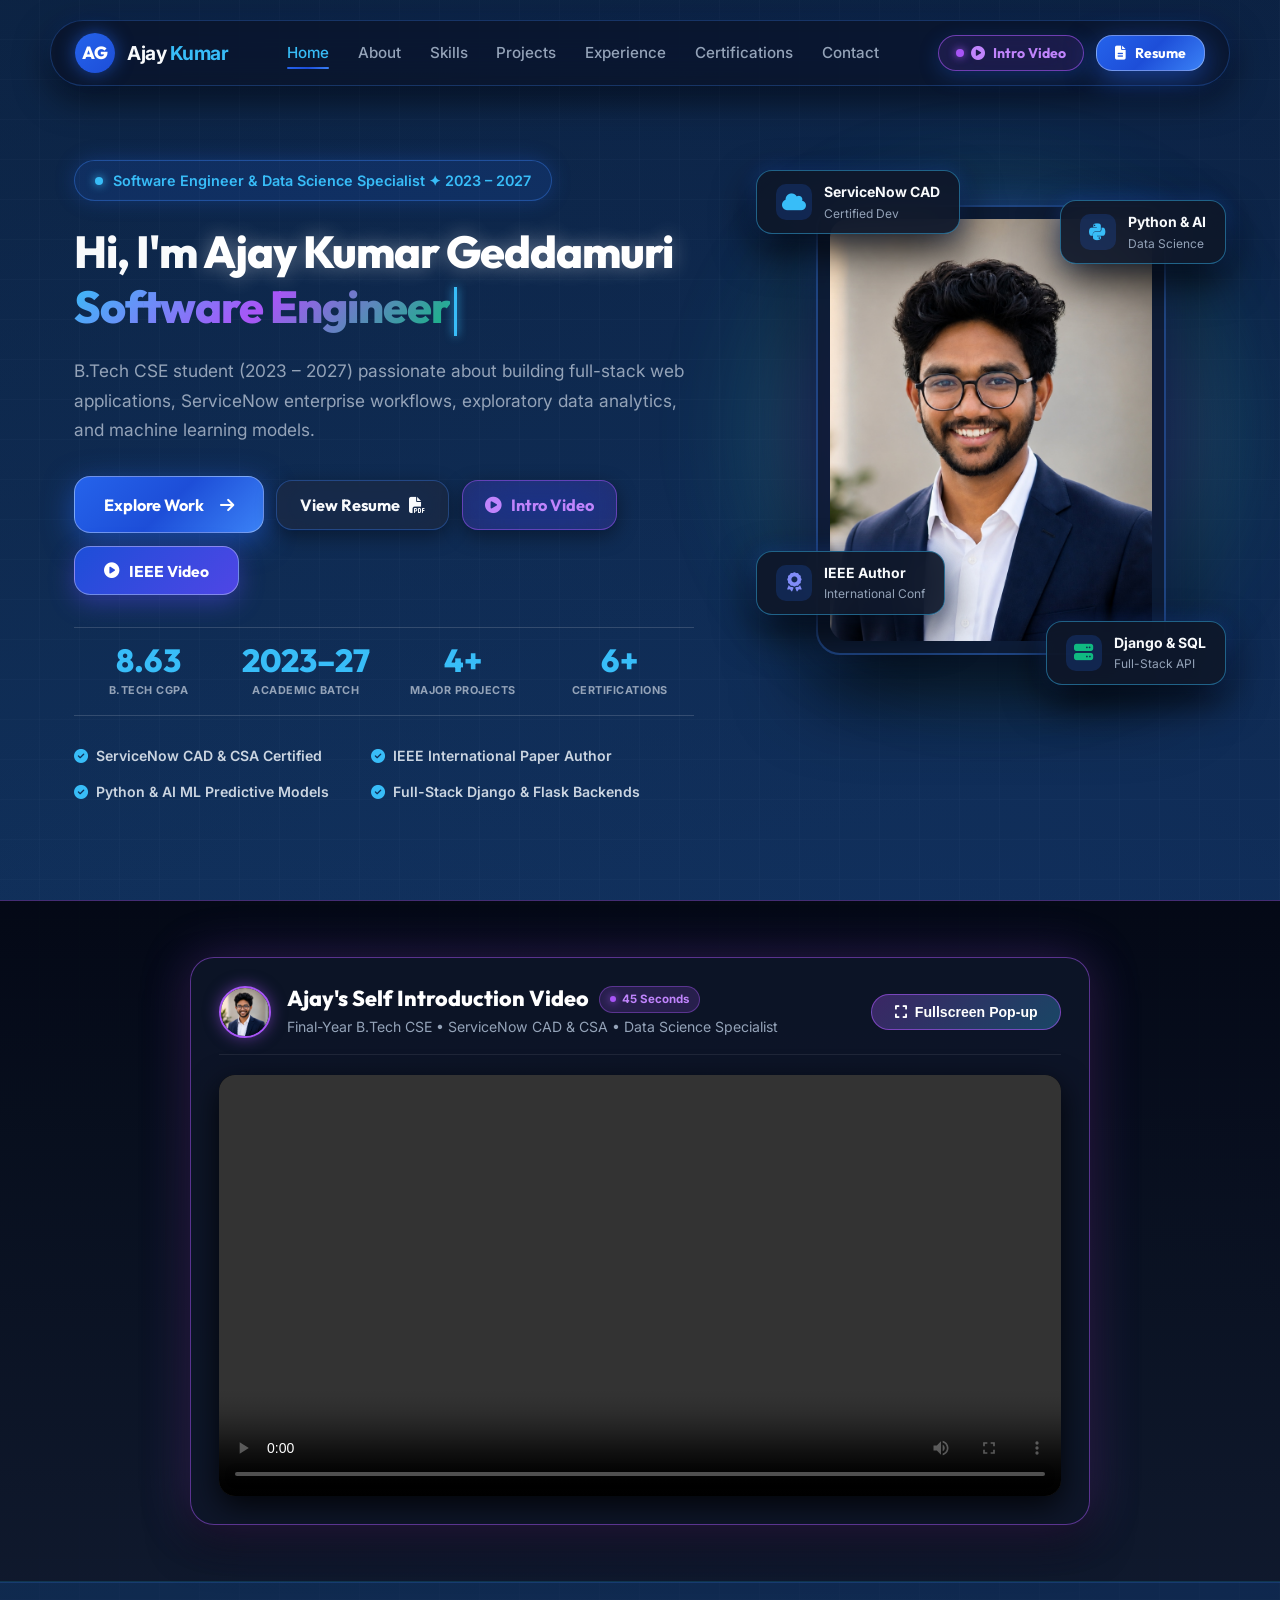
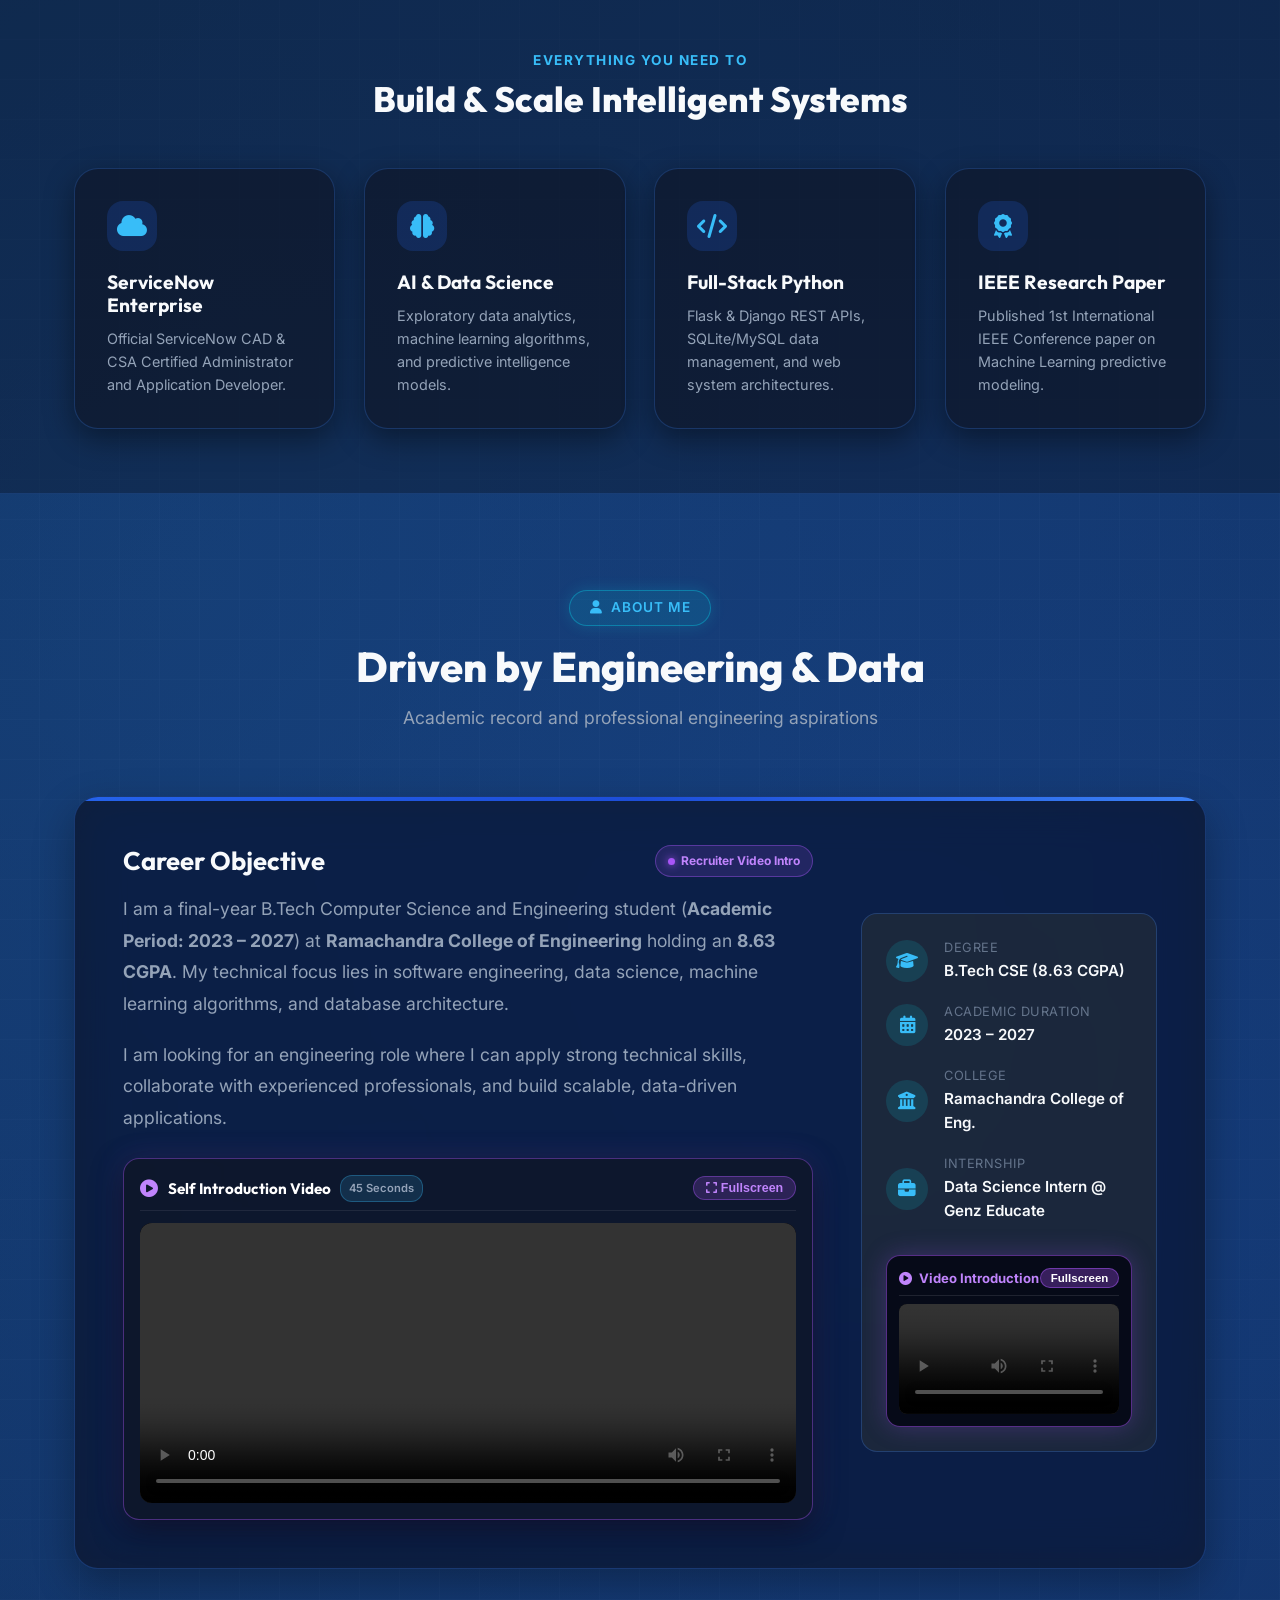
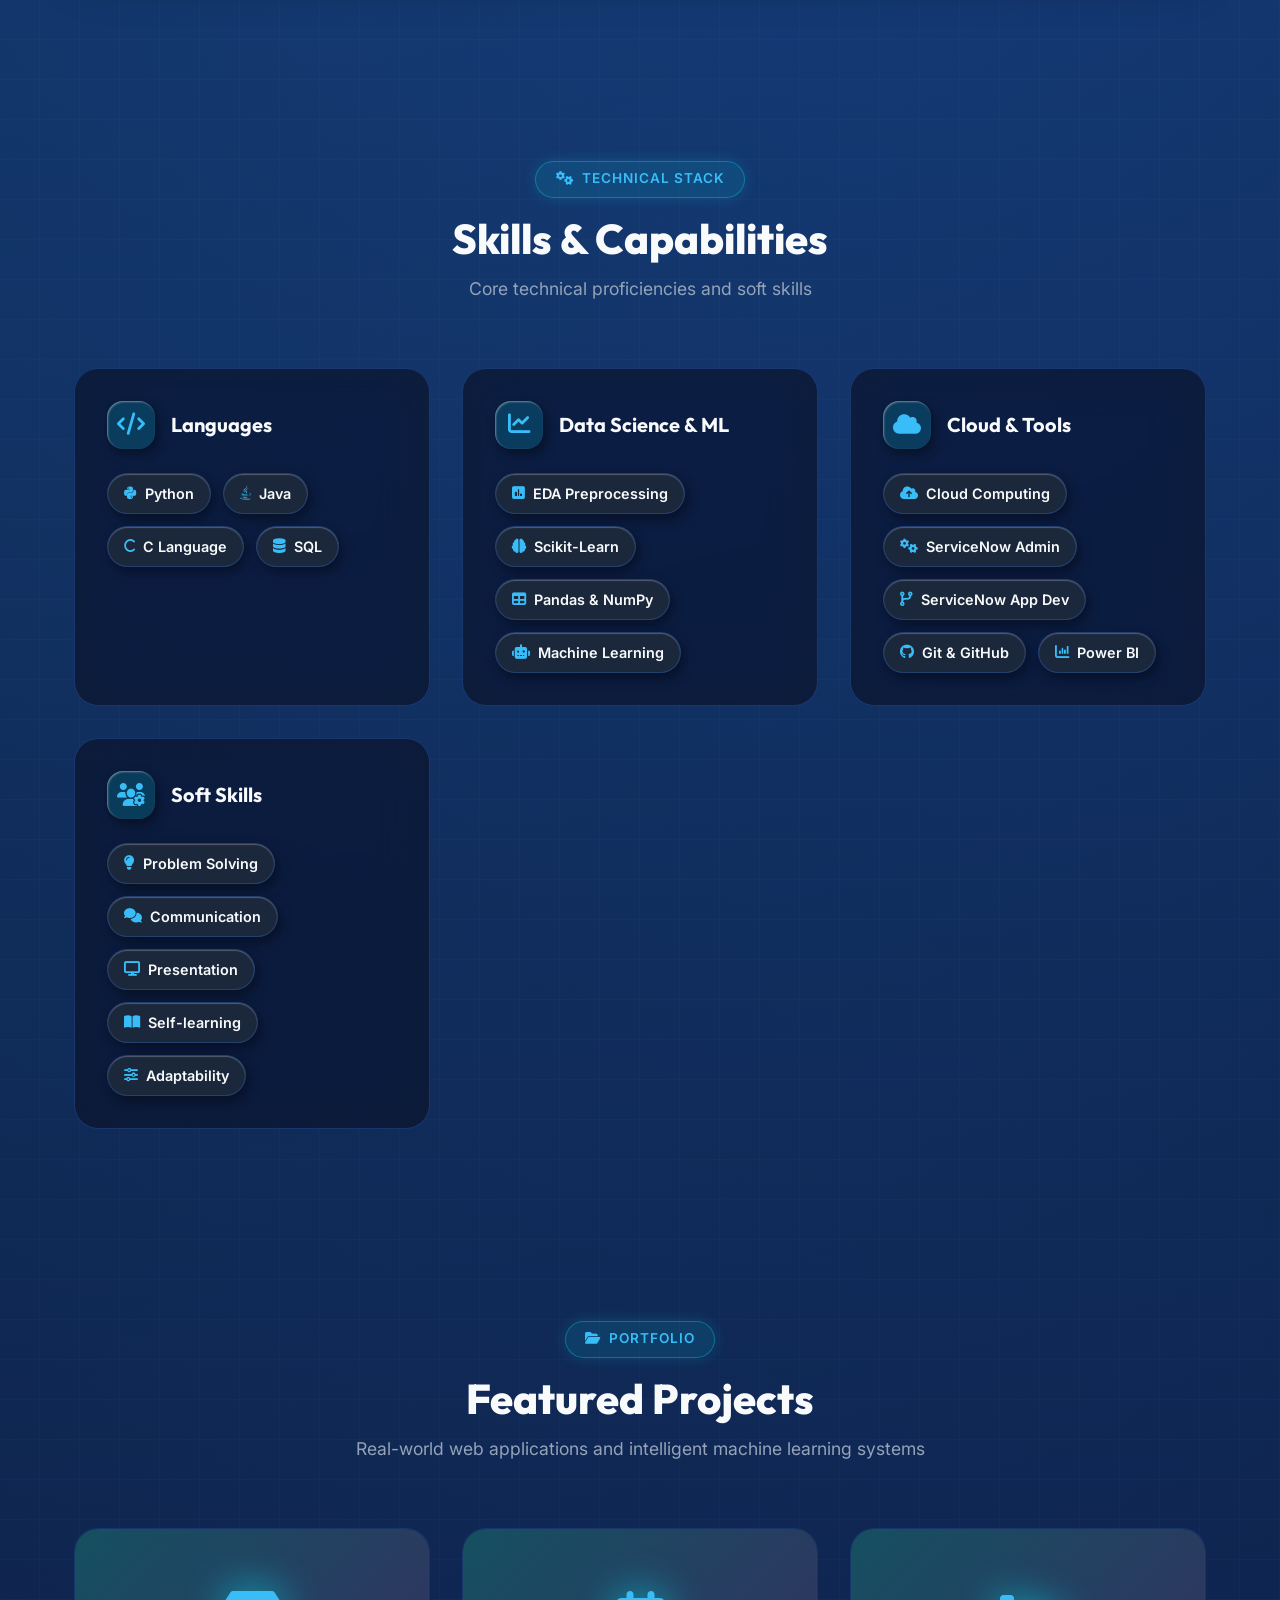
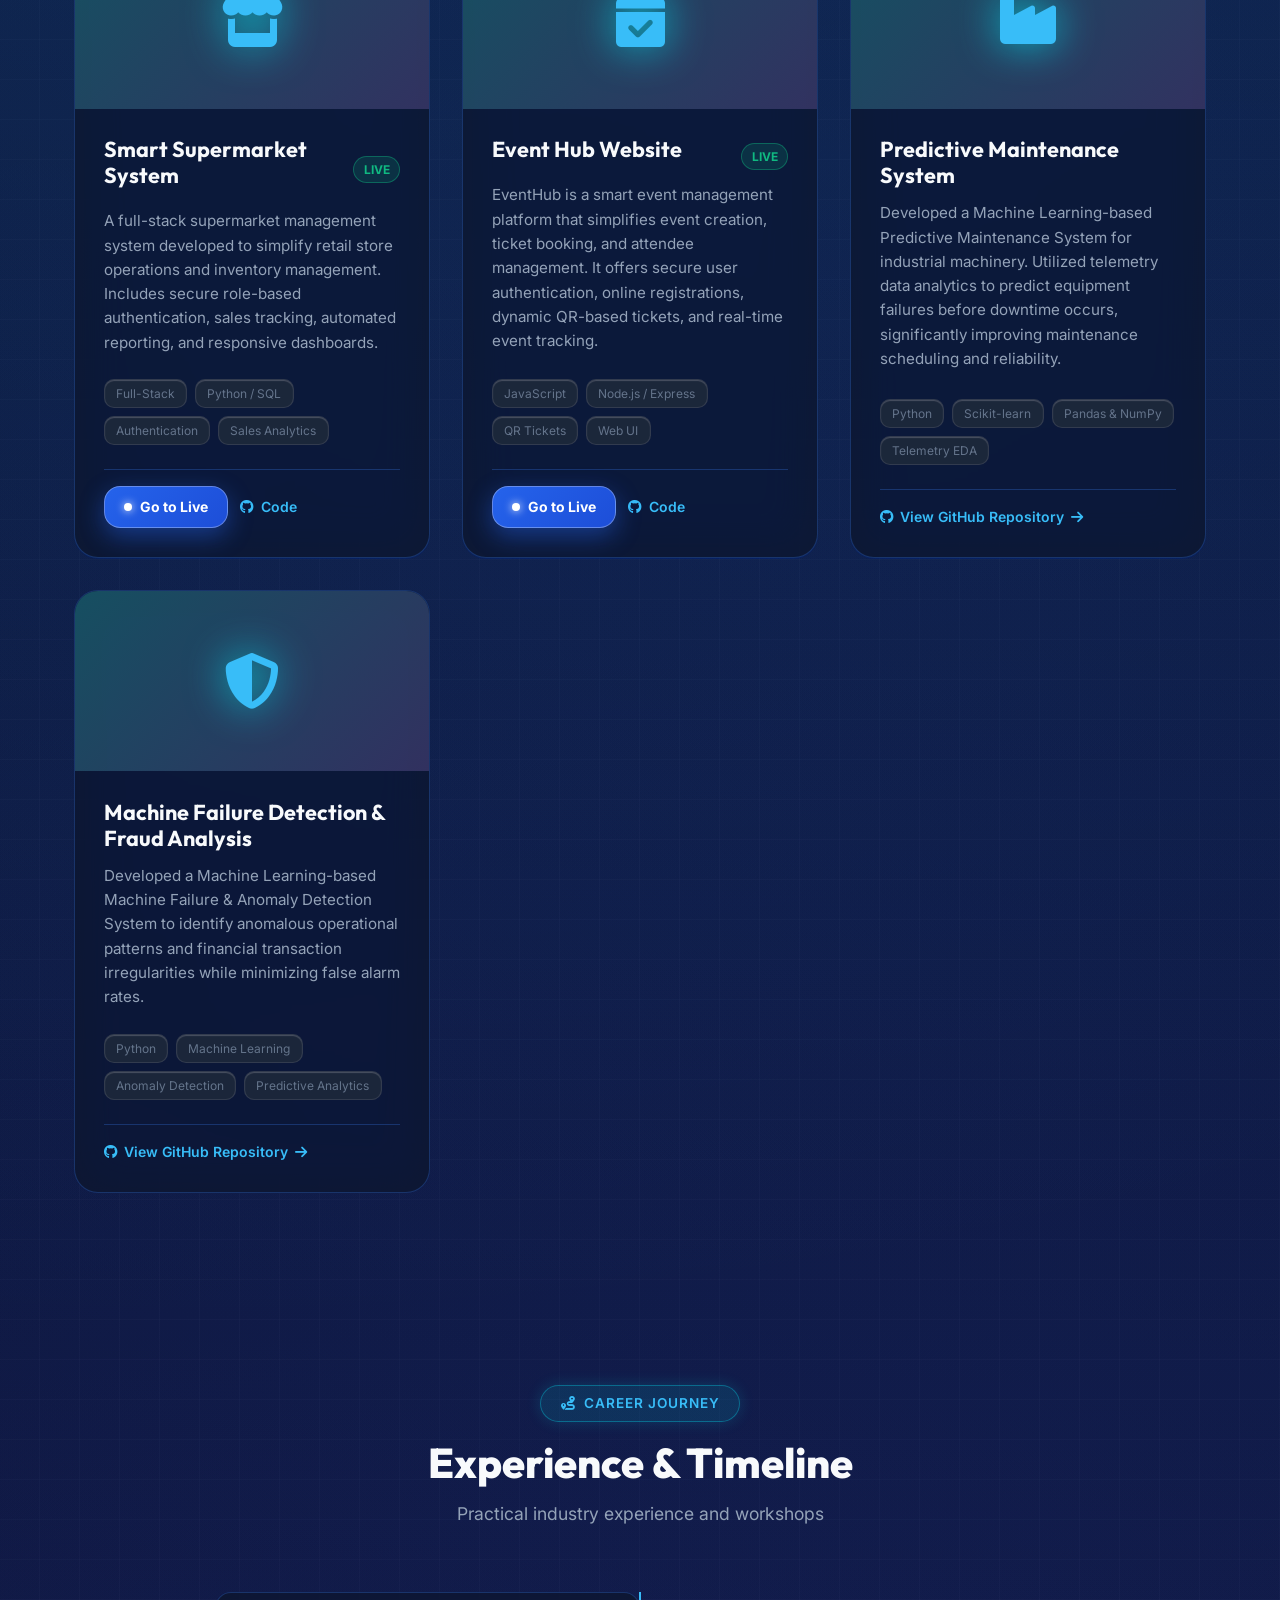
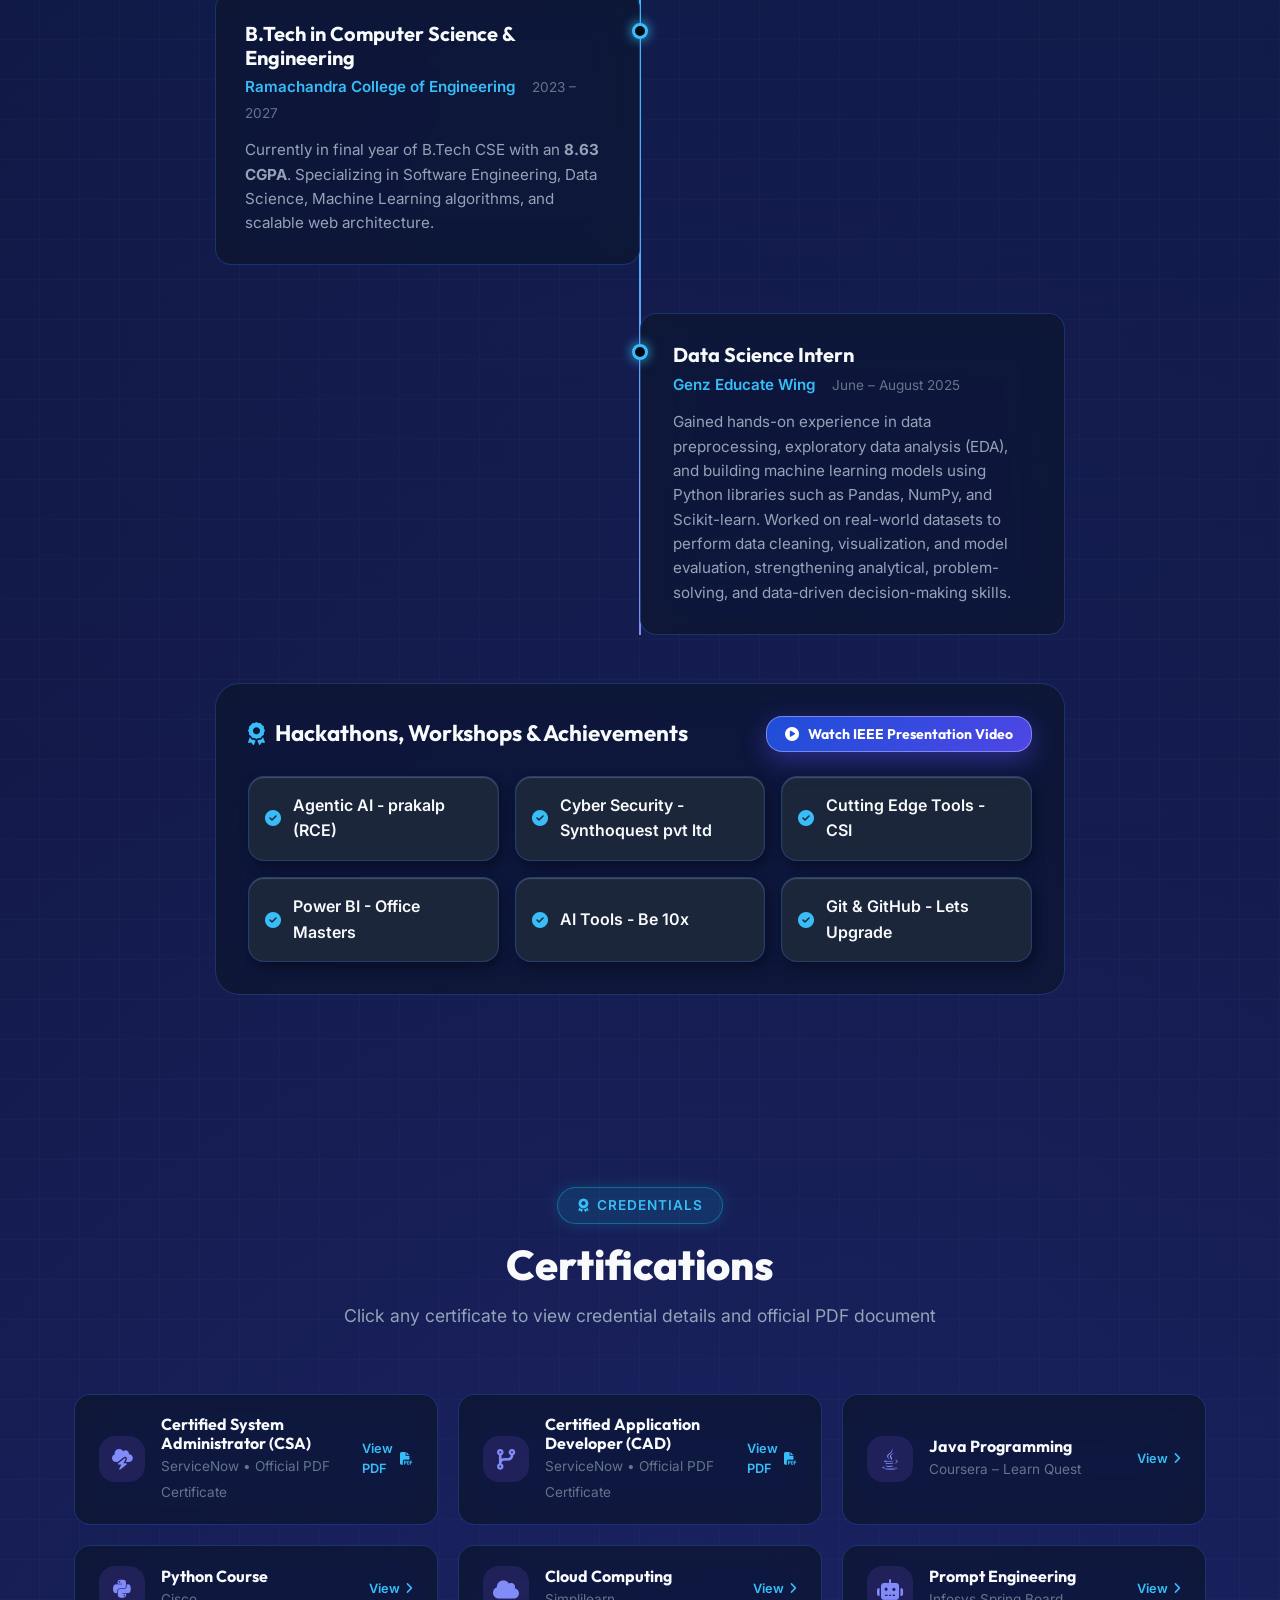
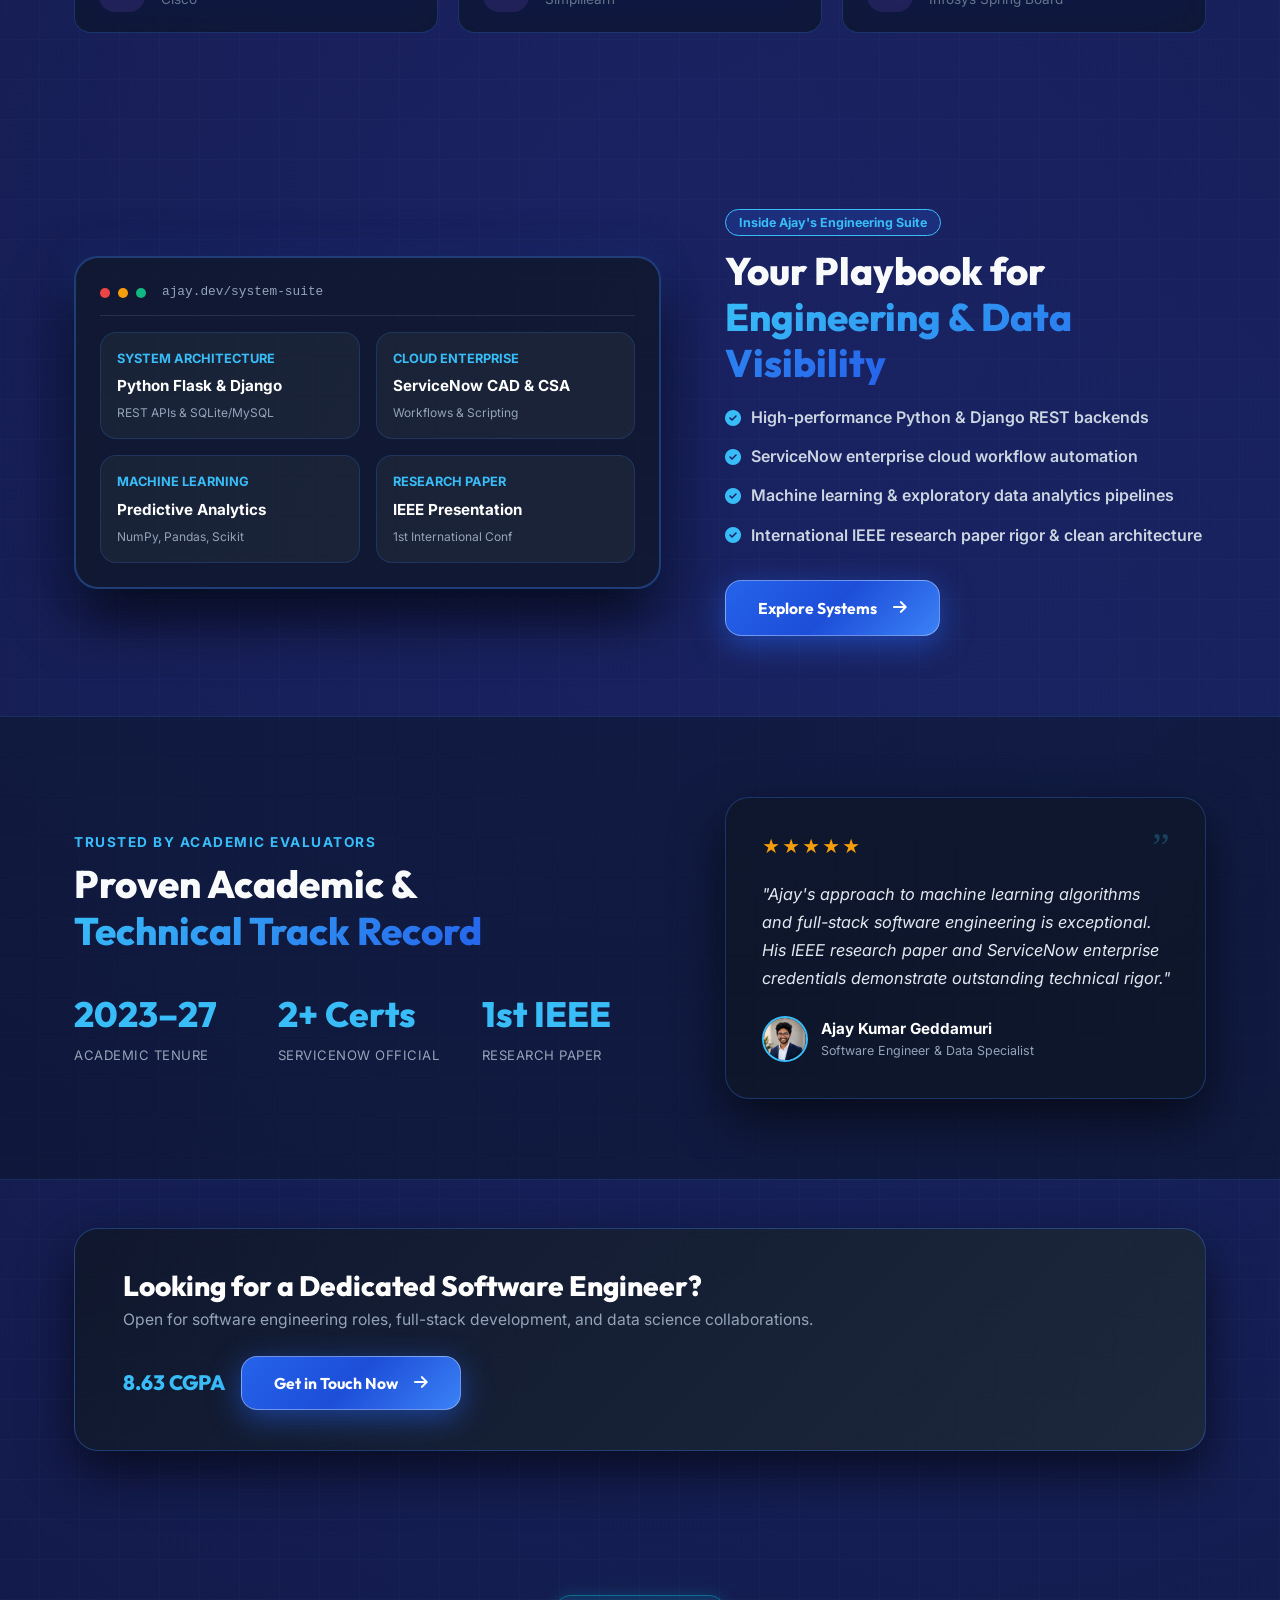
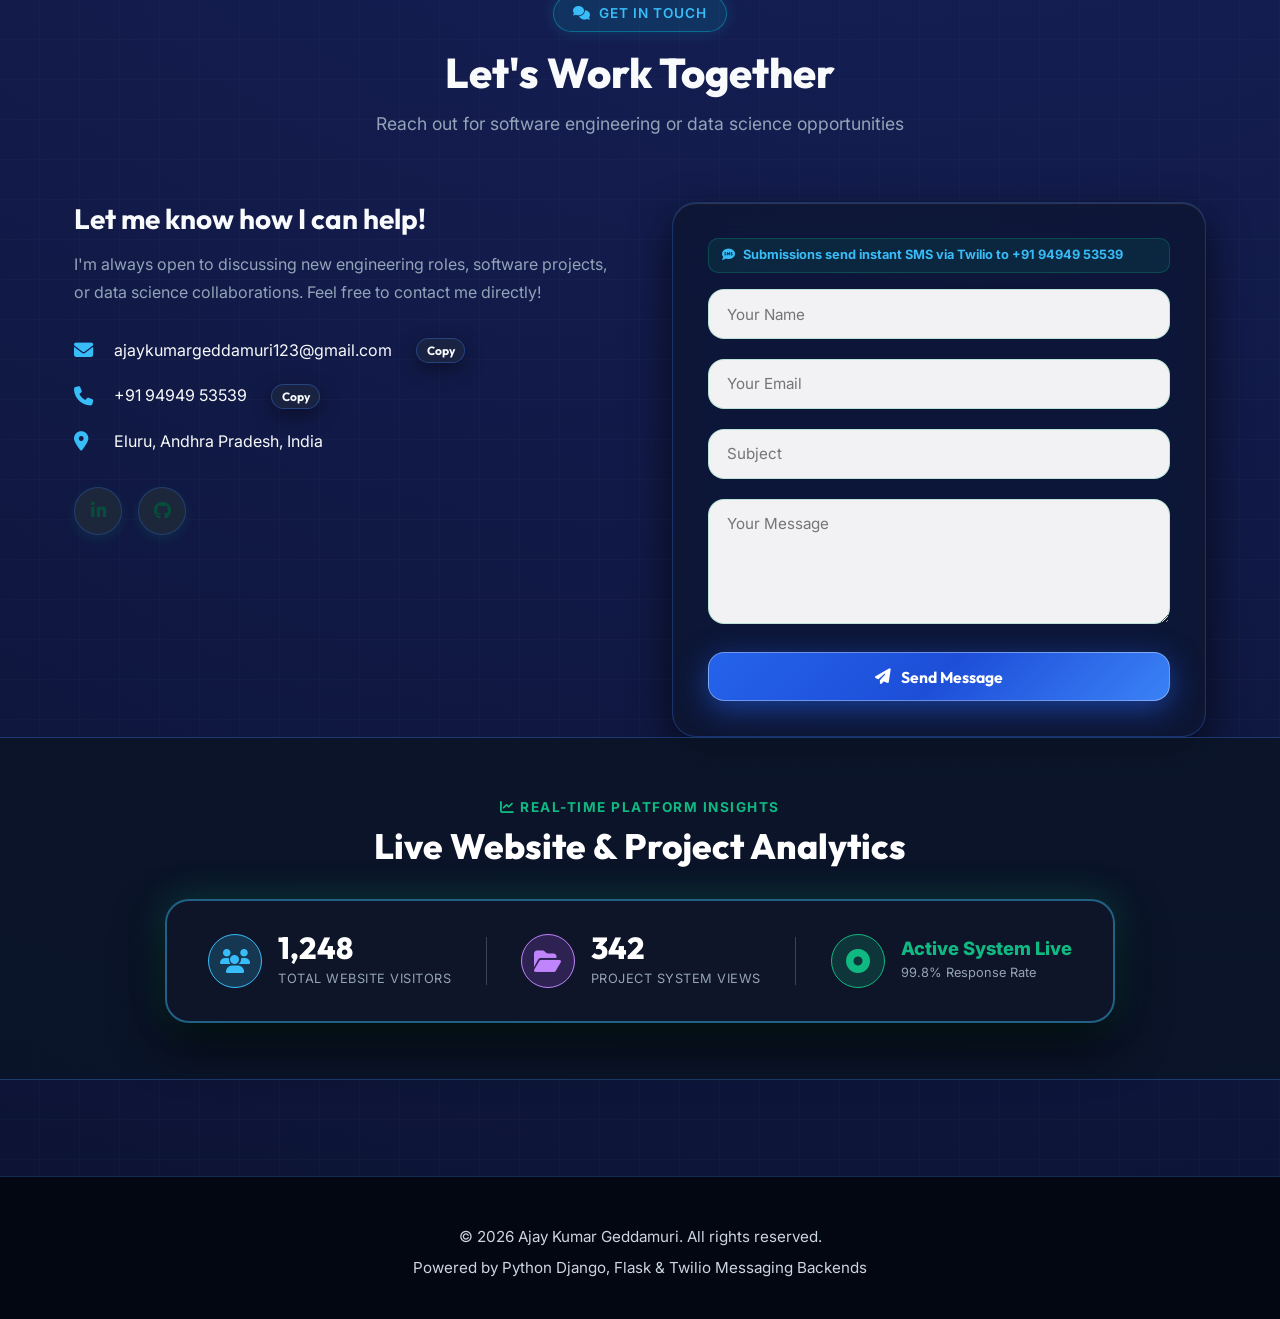
==== index.html @ c43bd8c5 "Add dedicated featured Self Intro Video showcase section right below Hero banner for immediate recru" ====
<!DOCTYPE html>
<html lang="en">
<head>
    <meta charset="UTF-8">
    <meta name="viewport" content="width=device-width, initial-scale=1.0">
    <meta name="description" content="Ajay Kumar Geddamuri - Dynamic Software Engineer & Data Science Specialist Portfolio">
    <meta name="author" content="Ajay Kumar Geddamuri">
    <title>Ajay Kumar Geddamuri | Software Engineer & Data Science Specialist</title>
    
    <!-- Google Fonts -->
    <link rel="preconnect" href="https://fonts.googleapis.com">
    <link rel="preconnect" href="https://fonts.gstatic.com" crossorigin>
    <link href="https://fonts.googleapis.com/css2?family=Inter:wght@300;400;500;600;700&family=Outfit:wght@500;600;700;800&display=swap" rel="stylesheet">
    
    <!-- FontAwesome Icons -->
    <link rel="stylesheet" href="https://cdnjs.cloudflare.com/ajax/libs/font-awesome/6.4.0/css/all.min.css">
    
    <!-- Stylesheet -->
    <link rel="stylesheet" href="/static/styles.css">
</head>
<body>

    <!-- Header Glass Navbar -->
    <header class="header-navbar">
        <div class="nav-container">
            <a href="#home" class="logo-brand">
                <div class="logo-badge">AG</div>
                <span class="logo-text">Ajay <span>Kumar</span></span>
            </a>
            <ul class="nav-menu">
                <li><a href="#home" class="nav-link active">Home</a></li>
                <li><a href="#about" class="nav-link">About</a></li>
                <li><a href="#skills" class="nav-link">Skills</a></li>
                <li><a href="#projects" class="nav-link">Projects</a></li>
                <li><a href="#experience" class="nav-link">Experience</a></li>
                <li><a href="#certifications" class="nav-link">Certifications</a></li>
                <li><a href="#contact" class="nav-link">Contact</a></li>
            </ul>
            <div style="display: flex; align-items: center; gap: 0.75rem;">
                <button class="btn btn-intro-video" onclick="openSelfIntroModal()" id="btn-self-intro"
                    style="display:flex;align-items:center;gap:0.45rem;padding:0.5rem 1.1rem;font-size:0.88rem;font-weight:700;border-radius:50px;border:1.5px solid rgba(168,85,247,0.6);background:rgba(168,85,247,0.12);color:#c084fc;cursor:pointer;transition:all 0.3s;position:relative;overflow:hidden;">
                    <span style="width:8px;height:8px;border-radius:50%;background:#a855f7;box-shadow:0 0 8px #a855f7;animation:pulseDot 2s infinite;flex-shrink:0;"></span>
                    <i class="fa-solid fa-circle-play"></i> Intro Video
                </button>
                <button class="btn btn-primary btn-sm" onclick="openResumeModal()">
                    <i class="fa-solid fa-file-lines"></i> Resume
                </button>
                <button class="hamburger" aria-label="Toggle Menu">
                    <i class="fa-solid fa-bars"></i>
                </button>
            </div>
        </div>
    </header>

    <!-- Self Intro Video Modal -->
    <div id="selfIntroModal" style="display:none;position:fixed;inset:0;z-index:9999;background:rgba(3,7,18,0.92);backdrop-filter:blur(16px);-webkit-backdrop-filter:blur(16px);align-items:center;justify-content:center;">
        <div style="position:relative;width:90%;max-width:860px;background:rgba(15,23,42,0.95);border:1px solid rgba(168,85,247,0.35);border-radius:20px;overflow:hidden;box-shadow:0 0 60px rgba(168,85,247,0.25),0 0 120px rgba(56,189,248,0.1);">
            <!-- Modal Header -->
            <div style="display:flex;align-items:center;justify-content:space-between;padding:1.2rem 1.5rem;border-bottom:1px solid rgba(255,255,255,0.08);background:rgba(168,85,247,0.08);">
                <div style="display:flex;align-items:center;gap:0.75rem;">
                    <div style="width:10px;height:10px;border-radius:50%;background:#a855f7;box-shadow:0 0 10px #a855f7;animation:pulseDot 2s infinite;"></div>
                    <span style="font-family:var(--font-heading);font-weight:700;font-size:1.05rem;color:#fff;">Ajay Kumar Geddamuri</span>
                    <span style="font-size:0.78rem;color:#94a3b8;background:rgba(168,85,247,0.15);border:1px solid rgba(168,85,247,0.3);padding:0.2rem 0.7rem;border-radius:20px;">Self Introduction</span>
                </div>
                <button onclick="closeSelfIntroModal()" style="background:rgba(255,255,255,0.08);border:1px solid rgba(255,255,255,0.15);color:#94a3b8;width:36px;height:36px;border-radius:50%;cursor:pointer;font-size:1.1rem;display:flex;align-items:center;justify-content:center;transition:all 0.2s;" onmouseover="this.style.background='rgba(239,68,68,0.2)';this.style.color='#f87171'" onmouseout="this.style.background='rgba(255,255,255,0.08)';this.style.color='#94a3b8'">
                    <i class="fa-solid fa-xmark"></i>
                </button>
            </div>
            <!-- Video Player -->
            <div style="position:relative;background:#000;">
                <video id="selfIntroVideo" controls style="width:100%;display:block;max-height:520px;outline:none;" preload="metadata">
                    <source src="/static/assets/self_intro.mp4" type="video/mp4">
                    Your browser does not support HTML5 video.
                </video>
            </div>
            <!-- Modal Footer -->
            <div style="padding:1rem 1.5rem;display:flex;align-items:center;gap:1rem;border-top:1px solid rgba(255,255,255,0.06);">
                <div style="display:flex;align-items:center;gap:0.5rem;">
                    <img src="/static/assets/avatar.png" style="width:36px;height:36px;border-radius:50%;object-fit:cover;border:2px solid rgba(168,85,247,0.5);" alt="Ajay">
                    <div>
                        <div style="font-size:0.85rem;font-weight:700;color:#fff;">Ajay Kumar Geddamuri</div>
                        <div style="font-size:0.72rem;color:#94a3b8;">Software Engineer & Data Science Specialist</div>
                    </div>
                </div>
                <div style="margin-left:auto;display:flex;gap:0.6rem;">
                    <a href="#contact" onclick="closeSelfIntroModal()" style="display:flex;align-items:center;gap:0.4rem;padding:0.5rem 1.1rem;border-radius:50px;background:linear-gradient(135deg,#a855f7,#38bdf8);color:#fff;font-size:0.82rem;font-weight:700;text-decoration:none;border:none;cursor:pointer;">
                        <i class="fa-solid fa-envelope"></i> Contact Me
                    </a>
                </div>
            </div>
        </div>
    </div>

    <main>
        <!-- HERO SECTION (SEOWINS.io Cyber Blue UI Layout) -->
        <section id="home" class="hero">
            <div class="container">
                <div class="hero-grid">
                    <div class="hero-content">
                        <div class="status-pill" style="background: rgba(37, 99, 235, 0.15); border-color: rgba(59, 130, 246, 0.4); color: #38bdf8; box-shadow: 0 0 20px rgba(37, 99, 235, 0.25);">
                            <span class="pulse-dot" style="background: #38bdf8; box-shadow: 0 0 10px #38bdf8;"></span>
                            Software Engineer & Data Science Specialist ✦ 2023 – 2027
                        </div>

                        <h1 class="hero-title" style="font-size: 2.8rem; font-weight: 800; letter-spacing: -1px; line-height: 1.22; margin-bottom: 1.25rem;">
                            Hi, I'm <span style="color: #ffffff; text-shadow: 0 0 20px rgba(255,255,255,0.4); white-space: nowrap;">Ajay Kumar Geddamuri</span><br>
                            <span style="display: block; line-height: 1.2;">
                                <span class="typing-text" id="typing-text">Software Engineer</span><span class="typing-cursor"></span>
                            </span>
                        </h1>

                        <p class="hero-description" style="font-size: 1.08rem; color: #94a3b8; line-height: 1.7; margin-bottom: 2rem; max-width: 620px;">
                            B.Tech CSE student (2023 – 2027) passionate about building full-stack web applications, ServiceNow enterprise workflows, exploratory data analytics, and machine learning models.
                        </p>

                        <div class="hero-buttons" style="display: flex; gap: 0.8rem; align-items: center; flex-wrap: wrap; margin-bottom: 2rem;">
                            <a href="#projects" class="btn btn-primary" style="padding: 0.9rem 1.8rem; font-size: 1.02rem;">
                                Explore Work <i class="fa-solid fa-arrow-right" style="margin-left: 0.4rem;"></i>
                            </a>
                            <button class="btn btn-secondary" onclick="openResumeModal()" style="padding: 0.9rem 1.4rem; font-size: 1.02rem;">
                                View Resume <i class="fa-solid fa-file-pdf"></i>
                            </button>
                            <button class="btn btn-secondary" onclick="openSelfIntroModal()" style="padding: 0.9rem 1.4rem; font-size: 1.02rem; background: rgba(168, 85, 247, 0.15); border: 1.5px solid rgba(168, 85, 247, 0.5); color: #c084fc; font-weight: 700; cursor: pointer; transition: all 0.3s;" onmouseover="this.style.background='rgba(168, 85, 247, 0.3)';this.style.color='#fff'" onmouseout="this.style.background='rgba(168, 85, 247, 0.15)';this.style.color='#c084fc'">
                                <i class="fa-solid fa-circle-play" style="color: #c084fc;"></i> Intro Video
                            </button>
                            <button class="btn btn-ieee" onclick="openIEEEVideoModal()">
                                <i class="fa-solid fa-circle-play"></i> IEEE Video
                            </button>
                        </div>

                        <div style="display: grid; grid-template-columns: repeat(4, 1fr); gap: 0.5rem; margin: 1.8rem 0; padding: 1rem 0; border-top: 1px solid rgba(255,255,255,0.15); border-bottom: 1px solid rgba(255,255,255,0.15); max-width: 620px;">
                            <div style="display: flex; flex-direction: column; align-items: center; text-align: center;">
                                <div style="font-size: 2rem; font-weight: 800; color: #38bdf8; font-family: var(--font-heading); line-height: 1;">8.63</div>
                                <div style="font-size: 0.68rem; color: #94a3b8; text-transform: uppercase; letter-spacing: 0.5px; font-weight: 700; margin-top: 0.35rem;">B.TECH CGPA</div>
                            </div>
                            <div style="display: flex; flex-direction: column; align-items: center; text-align: center;">
                                <div style="font-size: 2rem; font-weight: 800; color: #38bdf8; font-family: var(--font-heading); line-height: 1;">2023–27</div>
                                <div style="font-size: 0.68rem; color: #94a3b8; text-transform: uppercase; letter-spacing: 0.5px; font-weight: 700; margin-top: 0.35rem;">ACADEMIC BATCH</div>
                            </div>
                            <div style="display: flex; flex-direction: column; align-items: center; text-align: center;">
                                <div style="font-size: 2rem; font-weight: 800; color: #38bdf8; font-family: var(--font-heading); line-height: 1;">4+</div>
                                <div style="font-size: 0.68rem; color: #94a3b8; text-transform: uppercase; letter-spacing: 0.5px; font-weight: 700; margin-top: 0.35rem;">MAJOR PROJECTS</div>
                            </div>
                            <div style="display: flex; flex-direction: column; align-items: center; text-align: center;">
                                <div style="font-size: 2rem; font-weight: 800; color: #38bdf8; font-family: var(--font-heading); line-height: 1;">6+</div>
                                <div style="font-size: 0.68rem; color: #94a3b8; text-transform: uppercase; letter-spacing: 0.5px; font-weight: 700; margin-top: 0.35rem;">CERTIFICATIONS</div>
                            </div>
                        </div>

                        <div style="display: grid; grid-template-columns: repeat(2, 1fr); gap: 0.85rem; max-width: 580px;">
                            <div style="display: flex; align-items: center; gap: 0.5rem; color: #cbd5e1; font-size: 0.88rem; font-weight: 600;">
                                <i class="fa-solid fa-circle-check" style="color: #38bdf8;"></i> ServiceNow CAD & CSA Certified
                            </div>
                            <div style="display: flex; align-items: center; gap: 0.5rem; color: #cbd5e1; font-size: 0.88rem; font-weight: 600;">
                                <i class="fa-solid fa-circle-check" style="color: #38bdf8;"></i> IEEE International Paper Author
                            </div>
                            <div style="display: flex; align-items: center; gap: 0.5rem; color: #cbd5e1; font-size: 0.88rem; font-weight: 600;">
                                <i class="fa-solid fa-circle-check" style="color: #38bdf8;"></i> Python & AI ML Predictive Models
                            </div>
                            <div style="display: flex; align-items: center; gap: 0.5rem; color: #cbd5e1; font-size: 0.88rem; font-weight: 600;">
                                <i class="fa-solid fa-circle-check" style="color: #38bdf8;"></i> Full-Stack Django & Flask Backends
                            </div>
                        </div>
                    </div>

                    <!-- SEOWINS RIGHT SIDE: AJAY PORTRAIT + FLOATING TECH BADGES -->
                    <div class="hero-image-wrapper">
                        <div class="hero-portrait-aura"></div>

                        <div class="avatar-glass-card">
                            <img src="/static/assets/avatar.png" alt="Ajay Kumar Geddamuri" class="profile-image-img">
                        </div>

                        <!-- Floating SEOWINS Orbiting Tech Badges -->
                        <div class="seowins-badge badge-top-left">
                            <div class="badge-icon"><i class="fa-solid fa-cloud" style="color: #38bdf8;"></i></div>
                            <div>
                                <div class="badge-text-primary">ServiceNow CAD</div>
                                <div class="badge-text-sub">Certified Dev</div>
                            </div>
                        </div>

                        <div class="seowins-badge badge-top-right">
                            <div class="badge-icon"><i class="fa-brands fa-python" style="color: #38bdf8;"></i></div>
                            <div>
                                <div class="badge-text-primary">Python & AI</div>
                                <div class="badge-text-sub">Data Science</div>
                            </div>
                        </div>

                        <div class="seowins-badge badge-bottom-left">
                            <div class="badge-icon"><i class="fa-solid fa-award" style="color: #818cf8;"></i></div>
                            <div>
                                <div class="badge-text-primary">IEEE Author</div>
                                <div class="badge-text-sub">International Conf</div>
                            </div>
                        </div>

                        <div class="seowins-badge badge-bottom-right">
                            <div class="badge-icon"><i class="fa-solid fa-server" style="color: #10b981;"></i></div>
                            <div>
                                <div class="badge-text-primary">Django & SQL</div>
                                <div class="badge-text-sub">Full-Stack API</div>
                            </div>
                        </div>
                    </div>
                </div>
            </div>
        </section>

        <!-- FEATURED RECRUITER VIDEO SHOWCASE SECTION -->
        <section id="video-intro" style="padding: 3.5rem 0; background: linear-gradient(180deg, rgba(3,7,18,0.95) 0%, rgba(15,23,42,0.95) 100%); border-top: 1px solid rgba(168, 85, 247, 0.35); border-bottom: 1px solid rgba(56, 189, 248, 0.25); position: relative;">
            <div class="container">
                <div style="max-width: 900px; margin: 0 auto; background: rgba(15, 23, 42, 0.85); border: 1.5px solid rgba(168, 85, 247, 0.5); border-radius: 24px; padding: 1.75rem; box-shadow: 0 0 50px rgba(168, 85, 247, 0.25), 0 20px 40px rgba(0,0,0,0.6); overflow: hidden;">
                    <div style="display: flex; align-items: center; justify-content: space-between; flex-wrap: wrap; gap: 1rem; margin-bottom: 1.25rem; padding-bottom: 1rem; border-bottom: 1px solid rgba(255,255,255,0.08);">
                        <div style="display: flex; align-items: center; gap: 1rem;">
                            <img src="/static/assets/avatar.png" style="width: 52px; height: 52px; border-radius: 50%; object-fit: cover; border: 2.5px solid #a855f7; box-shadow: 0 0 15px rgba(168,85,247,0.5);" alt="Ajay">
                            <div>
                                <div style="display: flex; align-items: center; gap: 0.6rem; flex-wrap: wrap;">
                                    <h3 style="font-size: 1.35rem; font-weight: 800; color: #ffffff; font-family: var(--font-heading); margin: 0;">Ajay's Self Introduction Video</h3>
                                    <span style="font-size: 0.72rem; color: #c084fc; background: rgba(168,85,247,0.18); border: 1px solid rgba(168,85,247,0.4); padding: 0.2rem 0.65rem; border-radius: 20px; font-weight: 700; display: inline-flex; align-items: center; gap: 0.35rem;">
                                        <span style="width: 6px; height: 6px; border-radius: 50%; background: #a855f7; box-shadow: 0 0 8px #a855f7; animation: pulseDot 2s infinite;"></span>
                                        45 Seconds
                                    </span>
                                </div>
                                <p style="font-size: 0.88rem; color: #94a3b8; margin-top: 0.2rem; margin-bottom: 0;">Final-Year B.Tech CSE • ServiceNow CAD & CSA • Data Science Specialist</p>
                            </div>
                        </div>
                        <button onclick="openSelfIntroModal()" style="background: linear-gradient(135deg, rgba(168,85,247,0.3), rgba(56,189,248,0.3)); border: 1.5px solid rgba(168,85,247,0.6); color: #fff; border-radius: 50px; padding: 0.55rem 1.4rem; font-size: 0.88rem; font-weight: 700; cursor: pointer; transition: all 0.3s; display: flex; align-items: center; gap: 0.5rem;">
                            <i class="fa-solid fa-expand"></i> Fullscreen Pop-up
                        </button>
                    </div>

                    <!-- Embedded Video Player -->
                    <div style="position: relative; border-radius: 16px; overflow: hidden; background: #000; box-shadow: 0 10px 30px rgba(0,0,0,0.8), inset 0 0 30px rgba(0,0,0,0.9);">
                        <video id="featuredHeroVideo" controls preload="metadata" style="width: 100%; display: block; max-height: 480px; outline: none; object-fit: contain;">
                            <source src="/static/assets/self_intro.mp4" type="video/mp4">
                            Your browser does not support HTML5 video.
                        </video>
                    </div>
                </div>
            </div>
        </section>

        <!-- SEOWINS 4-COLUMN FEATURE GRID SECTION -->
        <section style="padding: 4rem 0; background: rgba(11, 20, 38, 0.4); border-top: 1px solid rgba(59, 130, 246, 0.2); border-bottom: 1px solid rgba(59, 130, 246, 0.2);">
            <div class="container">
                <div style="text-align: center; margin-bottom: 3rem;">
                    <span style="font-size: 0.85rem; text-transform: uppercase; letter-spacing: 1.5px; color: #38bdf8; font-weight: 700;">Everything You Need to</span>
                    <h2 style="font-size: 2.2rem; font-weight: 800; margin-top: 0.3rem;">Build & Scale Intelligent Systems</h2>
                </div>

                <div style="display: grid; grid-template-columns: repeat(auto-fit, minmax(240px, 1fr)); gap: 1.8rem;">
                    <div style="background: rgba(15, 23, 42, 0.7); border: 1px solid rgba(59, 130, 246, 0.25); border-radius: var(--radius-lg); padding: 2rem; transition: var(--transition-smooth); box-shadow: 0 10px 30px rgba(0, 0, 0, 0.4);">
                        <div style="width: 50px; height: 50px; border-radius: var(--radius-md); background: rgba(37, 99, 235, 0.2); color: #38bdf8; display: flex; align-items: center; justify-content: center; font-size: 1.5rem; margin-bottom: 1.25rem;">
                            <i class="fa-solid fa-cloud"></i>
                        </div>
                        <h3 style="font-size: 1.2rem; margin-bottom: 0.6rem;">ServiceNow Enterprise</h3>
                        <p style="font-size: 0.9rem; color: #94a3b8; line-height: 1.6;">Official ServiceNow CAD & CSA Certified Administrator and Application Developer.</p>
                    </div>

                    <div style="background: rgba(15, 23, 42, 0.7); border: 1px solid rgba(59, 130, 246, 0.25); border-radius: var(--radius-lg); padding: 2rem; transition: var(--transition-smooth); box-shadow: 0 10px 30px rgba(0, 0, 0, 0.4);">
                        <div style="width: 50px; height: 50px; border-radius: var(--radius-md); background: rgba(37, 99, 235, 0.2); color: #38bdf8; display: flex; align-items: center; justify-content: center; font-size: 1.5rem; margin-bottom: 1.25rem;">
                            <i class="fa-solid fa-brain"></i>
                        </div>
                        <h3 style="font-size: 1.2rem; margin-bottom: 0.6rem;">AI & Data Science</h3>
                        <p style="font-size: 0.9rem; color: #94a3b8; line-height: 1.6;">Exploratory data analytics, machine learning algorithms, and predictive intelligence models.</p>
                    </div>

                    <div style="background: rgba(15, 23, 42, 0.7); border: 1px solid rgba(59, 130, 246, 0.25); border-radius: var(--radius-lg); padding: 2rem; transition: var(--transition-smooth); box-shadow: 0 10px 30px rgba(0, 0, 0, 0.4);">
                        <div style="width: 50px; height: 50px; border-radius: var(--radius-md); background: rgba(37, 99, 235, 0.2); color: #38bdf8; display: flex; align-items: center; justify-content: center; font-size: 1.5rem; margin-bottom: 1.25rem;">
                            <i class="fa-solid fa-code"></i>
                        </div>
                        <h3 style="font-size: 1.2rem; margin-bottom: 0.6rem;">Full-Stack Python</h3>
                        <p style="font-size: 0.9rem; color: #94a3b8; line-height: 1.6;">Flask & Django REST APIs, SQLite/MySQL data management, and web system architectures.</p>
                    </div>

                    <div style="background: rgba(15, 23, 42, 0.7); border: 1px solid rgba(59, 130, 246, 0.25); border-radius: var(--radius-lg); padding: 2rem; transition: var(--transition-smooth); box-shadow: 0 10px 30px rgba(0, 0, 0, 0.4);">
                        <div style="width: 50px; height: 50px; border-radius: var(--radius-md); background: rgba(37, 99, 235, 0.2); color: #38bdf8; display: flex; align-items: center; justify-content: center; font-size: 1.5rem; margin-bottom: 1.25rem;">
                            <i class="fa-solid fa-award"></i>
                        </div>
                        <h3 style="font-size: 1.2rem; margin-bottom: 0.6rem;">IEEE Research Paper</h3>
                        <p style="font-size: 0.9rem; color: #94a3b8; line-height: 1.6;">Published 1st International IEEE Conference paper on Machine Learning predictive modeling.</p>
                    </div>
                </div>
            </div>
        </section>

        <!-- ABOUT SECTION -->
        <section id="about" class="about">
            <div class="container">
                <div class="section-header">
                    <span class="section-tag"><i class="fa-solid fa-user"></i> About Me</span>
                    <h2 class="section-title">Driven by Engineering & Data</h2>
                    <p class="section-subtitle">Academic record and professional engineering aspirations</p>
                </div>

                <div class="about-glass-box">
                    <div class="about-content-grid">
                        <div class="about-text">
                            <div style="display: flex; align-items: center; justify-content: space-between; margin-bottom: 1rem;">
                                <h3 style="font-size: 1.6rem; color: var(--text-main); margin: 0;">Career Objective</h3>
                                <span style="display: inline-flex; align-items: center; gap: 0.4rem; font-size: 0.75rem; background: rgba(168, 85, 247, 0.15); border: 1px solid rgba(168, 85, 247, 0.4); color: #c084fc; padding: 0.25rem 0.75rem; border-radius: 20px; font-weight: 700;">
                                    <span style="width: 7px; height: 7px; border-radius: 50%; background: #a855f7; box-shadow: 0 0 8px #a855f7; animation: pulseDot 2s infinite;"></span>
                                    Recruiter Video Intro
                                </span>
                            </div>
                            <p style="margin-bottom: 1.2rem;">
                                I am a final-year B.Tech Computer Science and Engineering student (<strong>Academic Period: 2023 – 2027</strong>) at <strong>Ramachandra College of Engineering</strong> holding an <strong>8.63 CGPA</strong>. My technical focus lies in software engineering, data science, machine learning algorithms, and database architecture.
                            </p>
                            <p style="margin-bottom: 1.5rem;">
                                I am looking for an engineering role where I can apply strong technical skills, collaborate with experienced professionals, and build scalable, data-driven applications.
                            </p>

                            <!-- EMBEDDED SELF INTRO VIDEO CARD inside About Box -->
                            <div style="background: rgba(15, 23, 42, 0.85); border: 1px solid rgba(168, 85, 247, 0.4); border-radius: 16px; padding: 1rem; box-shadow: 0 10px 30px rgba(0,0,0,0.5), 0 0 30px rgba(168, 85, 247, 0.15); margin-top: 1rem; overflow: hidden; position: relative;">
                                <div style="display: flex; align-items: center; justify-content: space-between; margin-bottom: 0.75rem; padding-bottom: 0.5rem; border-bottom: 1px solid rgba(255,255,255,0.08);">
                                    <div style="display: flex; align-items: center; gap: 0.6rem;">
                                        <i class="fa-solid fa-circle-play" style="color: #c084fc; font-size: 1.1rem;"></i>
                                        <span style="font-weight: 700; font-size: 0.95rem; color: #ffffff; font-family: var(--font-heading);">Self Introduction Video</span>
                                        <span style="font-size: 0.7rem; color: #94a3b8; background: rgba(56,189,248,0.15); border: 1px solid rgba(56,189,248,0.3); padding: 0.15rem 0.5rem; border-radius: 12px; font-weight: 600;">45 Seconds</span>
                                    </div>
                                    <button onclick="openSelfIntroModal()" style="background: rgba(168,85,247,0.2); border: 1px solid rgba(168,85,247,0.4); color: #c084fc; border-radius: 20px; padding: 0.25rem 0.75rem; font-size: 0.78rem; font-weight: 700; cursor: pointer; transition: all 0.2s;" onmouseover="this.style.background='rgba(168,85,247,0.4)';this.style.color='#fff'" onmouseout="this.style.background='rgba(168,85,247,0.2)';this.style.color='#c084fc'">
                                        <i class="fa-solid fa-expand"></i> Fullscreen
                                    </button>
                                </div>

                                <div style="position: relative; border-radius: 12px; overflow: hidden; background: #000; box-shadow: inset 0 0 20px rgba(0,0,0,0.8);">
                                    <video id="aboutEmbeddedVideo" controls preload="metadata" style="width: 100%; display: block; max-height: 280px; object-fit: contain; outline: none;">
                                        <source src="/static/assets/self_intro.mp4" type="video/mp4">
                                        Your browser does not support HTML5 video.
                                    </video>
                                </div>
                            </div>
                        </div>

                        <div class="about-highlight-box">
                            <div class="info-row">
                                <div class="info-icon"><i class="fa-solid fa-graduation-cap"></i></div>
                                <div>
                                    <div class="info-label">Degree</div>
                                    <div class="info-val">B.Tech CSE (8.63 CGPA)</div>
                                </div>
                            </div>

                            <div class="info-row">
                                <div class="info-icon"><i class="fa-solid fa-calendar-days"></i></div>
                                <div>
                                    <div class="info-label">Academic Duration</div>
                                    <div class="info-val">2023 – 2027</div>
                                </div>
                            </div>

                            <div class="info-row">
                                <div class="info-icon"><i class="fa-solid fa-building-columns"></i></div>
                                <div>
                                    <div class="info-label">College</div>
                                    <div class="info-val">Ramachandra College of Eng.</div>
                                </div>
                            </div>

                            <div class="info-row">
                                <div class="info-icon"><i class="fa-solid fa-briefcase"></i></div>
                                <div>
                                    <div class="info-label">Internship</div>
                                    <div class="info-val">Data Science Intern @ Genz Educate</div>
                                </div>
                            </div>

                            <!-- Embedded Video Player inside Right Highlight Card -->
                            <div style="margin-top: 0.75rem; background: rgba(3, 7, 18, 0.85); border: 1.5px solid rgba(168, 85, 247, 0.5); border-radius: 14px; padding: 0.75rem; box-shadow: 0 0 25px rgba(168, 85, 247, 0.25);">
                                <div style="display: flex; align-items: center; justify-content: space-between; margin-bottom: 0.5rem; padding-bottom: 0.4rem; border-bottom: 1px solid rgba(255,255,255,0.1);">
                                    <span style="font-size: 0.82rem; font-weight: 700; color: #c084fc; display: flex; align-items: center; gap: 0.4rem;">
                                        <i class="fa-solid fa-circle-play"></i> Video Introduction
                                    </span>
                                    <button onclick="openSelfIntroModal()" style="background: rgba(168,85,247,0.3); border: 1px solid rgba(168,85,247,0.5); color: #fff; padding: 0.2rem 0.6rem; border-radius: 12px; font-size: 0.72rem; font-weight: 700; cursor: pointer; transition: all 0.2s;" onmouseover="this.style.background='rgba(168,85,247,0.6)'" onmouseout="this.style.background='rgba(168,85,247,0.3)'">
                                        Fullscreen
                                    </button>
                                </div>
                                <video id="highlightEmbeddedVideo" controls preload="metadata" style="width: 100%; border-radius: 8px; display: block; max-height: 220px; outline: none; background: #000;">
                                    <source src="/static/assets/self_intro.mp4" type="video/mp4">
                                    Your browser does not support HTML5 video.
                                </video>
                            </div>
                        </div>
                    </div>
                </div>
            </div>
        </section>

        <!-- SKILLS SECTION -->
        <section id="skills" class="skills">
            <div class="container">
                <div class="section-header">
                    <span class="section-tag"><i class="fa-solid fa-gears"></i> Technical Stack</span>
                    <h2 class="section-title">Skills & Capabilities</h2>
                    <p class="section-subtitle">Core technical proficiencies and soft skills</p>
                </div>

                <div class="skills-grid">
                    <!-- Languages -->
                    <div class="skill-category-card">
                        <div class="skill-card-header">
                            <div class="skill-card-icon"><i class="fa-solid fa-code"></i></div>
                            <h3 class="skill-card-title">Languages</h3>
                        </div>
                        <div class="skills-tags-wrapper">
                            <span class="skill-pill"><i class="fa-brands fa-python"></i> Python</span>
                            <span class="skill-pill"><i class="fa-brands fa-java"></i> Java</span>
                            <span class="skill-pill"><i class="fa-solid fa-c"></i> C Language</span>
                            <span class="skill-pill"><i class="fa-solid fa-database"></i> SQL</span>
                        </div>
                    </div>

                    <!-- Data Science & ML -->
                    <div class="skill-category-card">
                        <div class="skill-card-header">
                            <div class="skill-card-icon"><i class="fa-solid fa-chart-line"></i></div>
                            <h3 class="skill-card-title">Data Science & ML</h3>
                        </div>
                        <div class="skills-tags-wrapper">
                            <span class="skill-pill"><i class="fa-solid fa-square-poll-vertical"></i> EDA Preprocessing</span>
                            <span class="skill-pill"><i class="fa-solid fa-brain"></i> Scikit-Learn</span>
                            <span class="skill-pill"><i class="fa-solid fa-table"></i> Pandas & NumPy</span>
                            <span class="skill-pill"><i class="fa-solid fa-robot"></i> Machine Learning</span>
                        </div>
                    </div>

                    <!-- Cloud & Platforms -->
                    <div class="skill-category-card">
                        <div class="skill-card-header">
                            <div class="skill-card-icon"><i class="fa-solid fa-cloud"></i></div>
                            <h3 class="skill-card-title">Cloud & Tools</h3>
                        </div>
                        <div class="skills-tags-wrapper">
                            <span class="skill-pill"><i class="fa-solid fa-cloud-arrow-up"></i> Cloud Computing</span>
                            <span class="skill-pill"><i class="fa-solid fa-cogs"></i> ServiceNow Admin</span>
                            <span class="skill-pill"><i class="fa-solid fa-code-branch"></i> ServiceNow App Dev</span>
                            <span class="skill-pill"><i class="fa-brands fa-github"></i> Git & GitHub</span>
                            <span class="skill-pill"><i class="fa-solid fa-chart-column"></i> Power BI</span>
                        </div>
                    </div>

                    <!-- Soft Skills -->
                    <div class="skill-category-card">
                        <div class="skill-card-header">
                            <div class="skill-card-icon"><i class="fa-solid fa-users-gear"></i></div>
                            <h3 class="skill-card-title">Soft Skills</h3>
                        </div>
                        <div class="skills-tags-wrapper">
                            <span class="skill-pill"><i class="fa-solid fa-lightbulb"></i> Problem Solving</span>
                            <span class="skill-pill"><i class="fa-solid fa-comments"></i> Communication</span>
                            <span class="skill-pill"><i class="fa-solid fa-display"></i> Presentation</span>
                            <span class="skill-pill"><i class="fa-solid fa-book-open"></i> Self-learning</span>
                            <span class="skill-pill"><i class="fa-solid fa-sliders"></i> Adaptability</span>
                        </div>
                    </div>
                </div>
            </div>
        </section>

        <!-- PROJECTS SECTION -->
        <section id="projects" class="projects">
            <div class="container">
                <div class="section-header">
                    <span class="section-tag"><i class="fa-solid fa-folder-open"></i> Portfolio</span>
                    <h2 class="section-title">Featured Projects</h2>
                    <p class="section-subtitle">Real-world web applications and intelligent machine learning systems</p>
                </div>

                <div class="projects-grid">
                    <!-- Project 1: Smart Supermarket Management System (LIVE) -->
                    <div class="project-card">
                        <div class="project-banner">
                            <div class="project-banner-bg"></div>
                            <i class="fa-solid fa-store project-banner-icon"></i>
                        </div>
                        <div class="project-content">
                            <div style="display: flex; align-items: center; justify-content: space-between; margin-bottom: 0.5rem;">
                                <h3>Smart Supermarket System</h3>
                                <span style="font-size: 0.75rem; padding: 0.2rem 0.6rem; background: rgba(16,185,129,0.15); border: 1px solid rgba(16,185,129,0.4); color: var(--emerald-neon); border-radius: 20px; font-weight: 700;">LIVE</span>
                            </div>
                            <p>A full-stack supermarket management system developed to simplify retail store operations and inventory management. Includes secure role-based authentication, sales tracking, automated reporting, and responsive dashboards.</p>
                            <div class="project-tech">
                                <span>Full-Stack</span>
                                <span>Python / SQL</span>
                                <span>Authentication</span>
                                <span>Sales Analytics</span>
                            </div>
                            <div class="project-links">
                                <a href="https://super-market-management-system-khaki.vercel.app/" target="_blank" rel="noopener noreferrer" class="btn-live">
                                    <span class="pulse-dot-live"></span> Go to Live
                                </a>
                                <a href="https://github.com/ajaykumargeddamuri18" target="_blank" rel="noopener noreferrer" class="project-link">
                                    <i class="fa-brands fa-github"></i> Code
                                </a>
                            </div>
                        </div>
                    </div>

                    <!-- Project 2: Event Hub Website (LIVE) -->
                    <div class="project-card">
                        <div class="project-banner">
                            <div class="project-banner-bg"></div>
                            <i class="fa-solid fa-calendar-check project-banner-icon"></i>
                        </div>
                        <div class="project-content">
                            <div style="display: flex; align-items: center; justify-content: space-between; margin-bottom: 0.5rem;">
                                <h3>Event Hub Website</h3>
                                <span style="font-size: 0.75rem; padding: 0.2rem 0.6rem; background: rgba(16,185,129,0.15); border: 1px solid rgba(16,185,129,0.4); color: var(--emerald-neon); border-radius: 20px; font-weight: 700;">LIVE</span>
                            </div>
                            <p>EventHub is a smart event management platform that simplifies event creation, ticket booking, and attendee management. It offers secure user authentication, online registrations, dynamic QR-based tickets, and real-time event tracking.</p>
                            <div class="project-tech">
                                <span>JavaScript</span>
                                <span>Node.js / Express</span>
                                <span>QR Tickets</span>
                                <span>Web UI</span>
                            </div>
                            <div class="project-links">
                                <a href="https://event-hub-arjx.onrender.com/" target="_blank" rel="noopener noreferrer" class="btn-live">
                                    <span class="pulse-dot-live"></span> Go to Live
                                </a>
                                <a href="https://github.com/ajaykumargeddamuri18" target="_blank" rel="noopener noreferrer" class="project-link">
                                    <i class="fa-brands fa-github"></i> Code
                                </a>
                            </div>
                        </div>
                    </div>

                    <!-- Project 3: Predictive Maintenance for Industrial Equipment -->
                    <div class="project-card">
                        <div class="project-banner">
                            <div class="project-banner-bg"></div>
                            <i class="fa-solid fa-industry project-banner-icon"></i>
                        </div>
                        <div class="project-content">
                            <h3>Predictive Maintenance System</h3>
                            <p>Developed a Machine Learning-based Predictive Maintenance System for industrial machinery. Utilized telemetry data analytics to predict equipment failures before downtime occurs, significantly improving maintenance scheduling and reliability.</p>
                            <div class="project-tech">
                                <span>Python</span>
                                <span>Scikit-learn</span>
                                <span>Pandas & NumPy</span>
                                <span>Telemetry EDA</span>
                            </div>
                            <div class="project-links">
                                <a href="https://github.com/ajaykumargeddamuri18/Machine-Failure-Detection" target="_blank" rel="noopener noreferrer" class="project-link">
                                    <i class="fa-brands fa-github"></i> View GitHub Repository <i class="fa-solid fa-arrow-right"></i>
                                </a>
                            </div>
                        </div>
                    </div>

                    <!-- Project 4: Fraud Detection in Financial Transactions -->
                    <div class="project-card">
                        <div class="project-banner">
                            <div class="project-banner-bg"></div>
                            <i class="fa-solid fa-shield-halved project-banner-icon"></i>
                        </div>
                        <div class="project-content">
                            <h3>Machine Failure Detection & Fraud Analysis</h3>
                            <p>Developed a Machine Learning-based Machine Failure & Anomaly Detection System to identify anomalous operational patterns and financial transaction irregularities while minimizing false alarm rates.</p>
                            <div class="project-tech">
                                <span>Python</span>
                                <span>Machine Learning</span>
                                <span>Anomaly Detection</span>
                                <span>Predictive Analytics</span>
                            </div>
                            <div class="project-links">
                                <a href="https://github.com/ajaykumargeddamuri18/Machine-Failure-Detection" target="_blank" rel="noopener noreferrer" class="project-link">
                                    <i class="fa-brands fa-github"></i> View GitHub Repository <i class="fa-solid fa-arrow-right"></i>
                                </a>
                            </div>
                        </div>
                    </div>
                </div>
            </div>
        </section>

        <!-- EXPERIENCE SECTION -->
        <section id="experience" class="experience">
            <div class="container">
                <div class="section-header">
                    <span class="section-tag"><i class="fa-solid fa-route"></i> Career Journey</span>
                    <h2 class="section-title">Experience & Timeline</h2>
                    <p class="section-subtitle">Practical industry experience and workshops</p>
                </div>

                <div class="timeline">
                    <div class="timeline-item">
                        <div class="timeline-content">
                            <div class="timeline-header">
                                <h3>B.Tech in Computer Science & Engineering</h3>
                                <span class="company">Ramachandra College of Engineering</span>
                                <span class="period">2023 – 2027</span>
                            </div>
                            <p>
                                Currently in final year of B.Tech CSE with an <strong>8.63 CGPA</strong>. Specializing in Software Engineering, Data Science, Machine Learning algorithms, and scalable web architecture.
                            </p>
                        </div>
                    </div>

                    <div class="timeline-item">
                        <div class="timeline-content">
                            <div class="timeline-header">
                                <h3>Data Science Intern</h3>
                                <span class="company">Genz Educate Wing</span>
                                <span class="period">June – August 2025</span>
                            </div>
                            <p>
                                Gained hands-on experience in data preprocessing, exploratory data analysis (EDA), and building machine learning models using Python libraries such as Pandas, NumPy, and Scikit-learn. Worked on real-world datasets to perform data cleaning, visualization, and model evaluation, strengthening analytical, problem-solving, and data-driven decision-making skills.
                            </p>
                        </div>
                    </div>
                </div>

                <div class="workshops-box">
                    <div style="display: flex; align-items: center; justify-content: space-between; flex-wrap: wrap; gap: 1rem; margin-bottom: 1.5rem;">
                        <h3 style="margin-bottom: 0;"><i class="fa-solid fa-award"></i> Hackathons, Workshops & Achievements</h3>
                        <button class="btn btn-ieee btn-sm" onclick="openIEEEVideoModal()">
                            <i class="fa-solid fa-circle-play"></i> Watch IEEE Presentation Video
                        </button>
                    </div>

                    <div class="workshops-grid-items">
                        <div class="workshop-card-item"><i class="fa-solid fa-circle-check"></i> Agentic AI - prakalp (RCE)</div>
                        <div class="workshop-card-item"><i class="fa-solid fa-circle-check"></i> Cyber Security - Synthoquest pvt ltd</div>
                        <div class="workshop-card-item"><i class="fa-solid fa-circle-check"></i> Cutting Edge Tools - CSI</div>
                        <div class="workshop-card-item"><i class="fa-solid fa-circle-check"></i> Power BI - Office Masters</div>
                        <div class="workshop-card-item"><i class="fa-solid fa-circle-check"></i> AI Tools - Be 10x</div>
                        <div class="workshop-card-item"><i class="fa-solid fa-circle-check"></i> Git & GitHub - Lets Upgrade</div>
                    </div>
                </div>
            </div>
        </section>

        <!-- CERTIFICATIONS SECTION (CLICKABLE CARDS) -->
        <section id="certifications" class="certifications">
            <div class="container">
                <div class="section-header">
                    <span class="section-tag"><i class="fa-solid fa-award"></i> Credentials</span>
                    <h2 class="section-title">Certifications</h2>
                    <p class="section-subtitle">Click any certificate to view credential details and official PDF document</p>
                </div>

                <div class="certs-grid-container">
                    <div class="cert-card-clickable" onclick="openCertModal('servicenow_sysadmin')">
                        <div class="cert-badge-icon"><i class="fa-solid fa-cloud-bolt"></i></div>
                        <div>
                            <h4 style="font-size: 1rem; color: var(--text-main);">Certified System Administrator (CSA)</h4>
                            <span style="font-size: 0.85rem; color: var(--text-subtle);">ServiceNow • Official PDF Certificate</span>
                        </div>
                        <div class="cert-view-badge">View PDF <i class="fa-solid fa-file-pdf"></i></div>
                    </div>

                    <div class="cert-card-clickable" onclick="openCertModal('servicenow_appdev')">
                        <div class="cert-badge-icon"><i class="fa-solid fa-code-branch"></i></div>
                        <div>
                            <h4 style="font-size: 1rem; color: var(--text-main);">Certified Application Developer (CAD)</h4>
                            <span style="font-size: 0.85rem; color: var(--text-subtle);">ServiceNow • Official PDF Certificate</span>
                        </div>
                        <div class="cert-view-badge">View PDF <i class="fa-solid fa-file-pdf"></i></div>
                    </div>

                    <div class="cert-card-clickable" onclick="openCertModal('java_coursera')">
                        <div class="cert-badge-icon"><i class="fa-brands fa-java"></i></div>
                        <div>
                            <h4 style="font-size: 1rem; color: var(--text-main);">Java Programming</h4>
                            <span style="font-size: 0.85rem; color: var(--text-subtle);">Coursera – Learn Quest</span>
                        </div>
                        <div class="cert-view-badge">View <i class="fa-solid fa-angle-right"></i></div>
                    </div>

                    <div class="cert-card-clickable" onclick="openCertModal('python_cisco')">
                        <div class="cert-badge-icon"><i class="fa-brands fa-python"></i></div>
                        <div>
                            <h4 style="font-size: 1rem; color: var(--text-main);">Python Course</h4>
                            <span style="font-size: 0.85rem; color: var(--text-subtle);">Cisco</span>
                        </div>
                        <div class="cert-view-badge">View <i class="fa-solid fa-angle-right"></i></div>
                    </div>

                    <div class="cert-card-clickable" onclick="openCertModal('cloud_simplilearn')">
                        <div class="cert-badge-icon"><i class="fa-solid fa-cloud"></i></div>
                        <div>
                            <h4 style="font-size: 1rem; color: var(--text-main);">Cloud Computing</h4>
                            <span style="font-size: 0.85rem; color: var(--text-subtle);">Simplilearn</span>
                        </div>
                        <div class="cert-view-badge">View <i class="fa-solid fa-angle-right"></i></div>
                    </div>

                    <div class="cert-card-clickable" onclick="openCertModal('prompt_infosys')">
                        <div class="cert-badge-icon"><i class="fa-solid fa-robot"></i></div>
                        <div>
                            <h4 style="font-size: 1rem; color: var(--text-main);">Prompt Engineering</h4>
                            <span style="font-size: 0.85rem; color: var(--text-subtle);">Infosys Spring Board</span>
                        </div>
                        <div class="cert-view-badge">View <i class="fa-solid fa-angle-right"></i></div>
                    </div>
                </div>
            </div>
        </section>

        <!-- SEOWINS LAPTOP SHOWCASE MOCKUP SECTION -->
        <section style="padding: 5rem 0;">
            <div class="container">
                <div style="display: grid; grid-template-columns: 1.1fr 0.9fr; gap: 4rem; align-items: center;">
                    <!-- Laptop Mockup Display Container -->
                    <div style="background: rgba(15, 23, 42, 0.8); border: 2px solid rgba(59, 130, 246, 0.35); border-radius: var(--radius-lg); padding: 1.5rem; box-shadow: 0 25px 60px rgba(0, 0, 0, 0.8), 0 0 35px rgba(37, 99, 235, 0.25); position: relative; overflow: hidden;">
                        <div style="display: flex; align-items: center; gap: 0.5rem; margin-bottom: 1rem; padding-bottom: 0.75rem; border-bottom: 1px solid rgba(255, 255, 255, 0.1);">
                            <span style="width: 10px; height: 10px; border-radius: 50%; background: #ef4444; display: inline-block;"></span>
                            <span style="width: 10px; height: 10px; border-radius: 50%; background: #f59e0b; display: inline-block;"></span>
                            <span style="width: 10px; height: 10px; border-radius: 50%; background: #10b981; display: inline-block;"></span>
                            <span style="font-size: 0.8rem; color: #94a3b8; margin-left: 0.5rem; font-family: monospace;">ajay.dev/system-suite</span>
                        </div>

                        <div style="display: grid; grid-template-columns: repeat(2, 1fr); gap: 1rem;">
                            <div style="background: rgba(30, 41, 59, 0.7); border: 1px solid rgba(59, 130, 246, 0.2); border-radius: var(--radius-md); padding: 1rem;">
                                <div style="font-size: 0.8rem; color: #38bdf8; font-weight: 700; margin-bottom: 0.3rem;">SYSTEM ARCHITECTURE</div>
                                <div style="font-size: 0.95rem; font-weight: 700; color: #fff;">Python Flask & Django</div>
                                <div style="font-size: 0.75rem; color: #94a3b8; margin-top: 0.3rem;">REST APIs & SQLite/MySQL</div>
                            </div>

                            <div style="background: rgba(30, 41, 59, 0.7); border: 1px solid rgba(59, 130, 246, 0.2); border-radius: var(--radius-md); padding: 1rem;">
                                <div style="font-size: 0.8rem; color: #38bdf8; font-weight: 700; margin-bottom: 0.3rem;">CLOUD ENTERPRISE</div>
                                <div style="font-size: 0.95rem; font-weight: 700; color: #fff;">ServiceNow CAD & CSA</div>
                                <div style="font-size: 0.75rem; color: #94a3b8; margin-top: 0.3rem;">Workflows & Scripting</div>
                            </div>

                            <div style="background: rgba(30, 41, 59, 0.7); border: 1px solid rgba(59, 130, 246, 0.2); border-radius: var(--radius-md); padding: 1rem;">
                                <div style="font-size: 0.8rem; color: #38bdf8; font-weight: 700; margin-bottom: 0.3rem;">MACHINE LEARNING</div>
                                <div style="font-size: 0.95rem; font-weight: 700; color: #fff;">Predictive Analytics</div>
                                <div style="font-size: 0.75rem; color: #94a3b8; margin-top: 0.3rem;">NumPy, Pandas, Scikit</div>
                            </div>

                            <div style="background: rgba(30, 41, 59, 0.7); border: 1px solid rgba(59, 130, 246, 0.2); border-radius: var(--radius-md); padding: 1rem;">
                                <div style="font-size: 0.8rem; color: #38bdf8; font-weight: 700; margin-bottom: 0.3rem;">RESEARCH PAPER</div>
                                <div style="font-size: 0.95rem; font-weight: 700; color: #fff;">IEEE Presentation</div>
                                <div style="font-size: 0.75rem; color: #94a3b8; margin-top: 0.3rem;">1st International Conf</div>
                            </div>
                        </div>
                    </div>

                    <!-- Right Column Description -->
                    <div>
                        <span style="padding: 0.3rem 0.8rem; background: rgba(37, 99, 235, 0.2); border: 1px solid #38bdf8; color: #38bdf8; border-radius: 20px; font-size: 0.78rem; font-weight: 700;">Inside Ajay's Engineering Suite</span>
                        <h2 style="font-size: 2.4rem; font-weight: 800; margin: 0.8rem 0 1.2rem 0; line-height: 1.2;">
                            Your Playbook for <span style="background: linear-gradient(135deg, #38bdf8 0%, #2563eb 100%); -webkit-background-clip: text; -webkit-text-fill-color: transparent;">Engineering & Data Visibility</span>
                        </h2>

                        <div style="display: flex; flex-direction: column; gap: 0.85rem; margin-bottom: 2rem;">
                            <div style="display: flex; align-items: center; gap: 0.6rem; color: #cbd5e1; font-weight: 600;">
                                <i class="fa-solid fa-circle-check" style="color: #38bdf8;"></i> High-performance Python & Django REST backends
                            </div>
                            <div style="display: flex; align-items: center; gap: 0.6rem; color: #cbd5e1; font-weight: 600;">
                                <i class="fa-solid fa-circle-check" style="color: #38bdf8;"></i> ServiceNow enterprise cloud workflow automation
                            </div>
                            <div style="display: flex; align-items: center; gap: 0.6rem; color: #cbd5e1; font-weight: 600;">
                                <i class="fa-solid fa-circle-check" style="color: #38bdf8;"></i> Machine learning & exploratory data analytics pipelines
                            </div>
                            <div style="display: flex; align-items: center; gap: 0.6rem; color: #cbd5e1; font-weight: 600;">
                                <i class="fa-solid fa-circle-check" style="color: #38bdf8;"></i> International IEEE research paper rigor & clean architecture
                            </div>
                        </div>

                        <a href="#projects" class="btn btn-primary" style="padding: 0.9rem 2rem;">Explore Systems <i class="fa-solid fa-arrow-right" style="margin-left: 0.4rem;"></i></a>
                    </div>
                </div>
            </div>
        </section>

        <!-- SEOWINS TRUST & STATS + TESTIMONIAL GLASS BOX SECTION -->
        <section style="padding: 5rem 0; background: rgba(11, 20, 38, 0.5); border-top: 1px solid rgba(59, 130, 246, 0.2); border-bottom: 1px solid rgba(59, 130, 246, 0.2);">
            <div class="container">
                <div style="display: grid; grid-template-columns: 1.1fr 0.9fr; gap: 4rem; align-items: center;">
                    <!-- Left Side: Header & Stats -->
                    <div>
                        <span style="font-size: 0.85rem; text-transform: uppercase; letter-spacing: 1.5px; color: #38bdf8; font-weight: 700;">Trusted by Academic Evaluators</span>
                        <h2 style="font-size: 2.4rem; font-weight: 800; margin: 0.4rem 0 2rem 0; line-height: 1.2;">
                            Proven Academic & <br><span style="background: linear-gradient(135deg, #38bdf8 0%, #2563eb 100%); -webkit-background-clip: text; -webkit-text-fill-color: transparent;">Technical Track Record</span>
                        </h2>

                        <div style="display: grid; grid-template-columns: repeat(3, 1fr); gap: 1.5rem;">
                            <div>
                                <div style="font-size: 2.2rem; font-weight: 800; color: #38bdf8; font-family: var(--font-heading);">2023–27</div>
                                <div style="font-size: 0.82rem; color: #94a3b8; text-transform: uppercase; letter-spacing: 0.5px; margin-top: 0.2rem;">Academic Tenure</div>
                            </div>
                            <div>
                                <div style="font-size: 2.2rem; font-weight: 800; color: #38bdf8; font-family: var(--font-heading);">2+ Certs</div>
                                <div style="font-size: 0.82rem; color: #94a3b8; text-transform: uppercase; letter-spacing: 0.5px; margin-top: 0.2rem;">ServiceNow Official</div>
                            </div>
                            <div>
                                <div style="font-size: 2.2rem; font-weight: 800; color: #38bdf8; font-family: var(--font-heading);">1st IEEE</div>
                                <div style="font-size: 0.82rem; color: #94a3b8; text-transform: uppercase; letter-spacing: 0.5px; margin-top: 0.2rem;">Research Paper</div>
                            </div>
                        </div>
                    </div>

                    <!-- Right Side: SEOWINS Glass Testimonial Box -->
                    <div style="background: rgba(15, 23, 42, 0.85); border: 1px solid rgba(59, 130, 246, 0.3); border-radius: var(--radius-lg); padding: 2.2rem; position: relative; box-shadow: 0 20px 50px rgba(0, 0, 0, 0.6);">
                        <div style="display: flex; align-items: center; justify-content: space-between; margin-bottom: 1.25rem;">
                            <div style="color: #f59e0b; font-size: 1.1rem; letter-spacing: 2px;">★★★★★</div>
                            <div style="font-size: 2.5rem; color: rgba(56, 189, 248, 0.25); font-family: serif; line-height: 0;">”</div>
                        </div>

                        <p style="font-size: 1.02rem; color: #e2e8f0; line-height: 1.7; margin-bottom: 1.5rem; font-style: italic;">
                            "Ajay's approach to machine learning algorithms and full-stack software engineering is exceptional. His IEEE research paper and ServiceNow enterprise credentials demonstrate outstanding technical rigor."
                        </p>

                        <div style="display: flex; align-items: center; gap: 0.85rem;">
                            <img src="/static/assets/avatar.png" alt="Ajay Kumar Geddamuri" style="width: 46px; height: 46px; border-radius: 50%; object-fit: cover; border: 2px solid #38bdf8;">
                            <div>
                                <div style="font-weight: 700; color: #fff; font-size: 0.95rem;">Ajay Kumar Geddamuri</div>
                                <div style="font-size: 0.78rem; color: #94a3b8;">Software Engineer & Data Specialist</div>
                            </div>
                        </div>
                    </div>
                </div>
            </div>
        </section>

        <!-- SEOWINS BOTTOM CALLOUT BANNER SECTION -->
        <section style="padding: 3rem 0;">
            <div class="container">
                <div style="background: linear-gradient(135deg, rgba(15, 23, 42, 0.9) 0%, rgba(30, 41, 59, 0.95) 100%); border: 1px solid rgba(59, 130, 246, 0.35); border-radius: var(--radius-lg); padding: 2.5rem 3rem; display: flex; align-items: center; justify-content: space-between; flex-wrap: wrap; gap: 1.5rem; box-shadow: 0 20px 50px rgba(0, 0, 0, 0.6);">
                    <div>
                        <h3 style="font-size: 1.75rem; font-weight: 800; color: #fff; margin-bottom: 0.3rem;">Looking for a Dedicated Software Engineer?</h3>
                        <p style="color: #94a3b8; font-size: 0.98rem; margin-bottom: 0;">Open for software engineering roles, full-stack development, and data science collaborations.</p>
                    </div>

                    <div style="display: flex; align-items: center; gap: 1rem;">
                        <span style="font-size: 1.3rem; font-weight: 800; color: #38bdf8; font-family: var(--font-heading);">8.63 CGPA</span>
                        <a href="#contact" class="btn btn-primary" style="padding: 0.85rem 2rem;">Get in Touch Now <i class="fa-solid fa-arrow-right" style="margin-left: 0.4rem;"></i></a>
                    </div>
                </div>
            </div>
        </section>

        <!-- CONTACT SECTION -->
        <section id="contact" class="contact">
            <div class="container">
                <div class="section-header">
                    <span class="section-tag"><i class="fa-solid fa-comments"></i> Get In Touch</span>
                    <h2 class="section-title">Let's Work Together</h2>
                    <p class="section-subtitle">Reach out for software engineering or data science opportunities</p>
                </div>

                <div class="contact-content">
                    <div class="contact-info">
                        <h3>Let me know how I can help!</h3>
                        <p>I'm always open to discussing new engineering roles, software projects, or data science collaborations. Feel free to contact me directly!</p>
                        
                        <div class="contact-details">
                            <div class="contact-item">
                                <i class="fa-solid fa-envelope"></i>
                                <span>ajaykumargeddamuri123@gmail.com</span>
                                <button class="btn btn-secondary" style="padding: 0.25rem 0.6rem; font-size: 0.75rem; margin-left: 0.5rem;" onclick="copyToClipboard('ajaykumargeddamuri123@gmail.com', 'Email')">Copy</button>
                            </div>
                            <div class="contact-item">
                                <i class="fa-solid fa-phone"></i>
                                <span>+91 94949 53539</span>
                                <button class="btn btn-secondary" style="padding: 0.25rem 0.6rem; font-size: 0.75rem; margin-left: 0.5rem;" onclick="copyToClipboard('+919494953539', 'Phone Number')">Copy</button>
                            </div>
                            <div class="contact-item">
                                <i class="fa-solid fa-location-dot"></i>
                                <span>Eluru, Andhra Pradesh, India</span>
                            </div>
                        </div>

                        <div class="social-links-row">
                            <a href="https://linkedin.com/in/ajay-kumar-geddamuri-0a373a348" target="_blank" rel="noopener noreferrer" class="social-link-circle" title="LinkedIn"><i class="fa-brands fa-linkedin-in"></i></a>
                            <a href="https://github.com/ajaykumargeddamuri18" target="_blank" rel="noopener noreferrer" class="social-link-circle" title="GitHub"><i class="fa-brands fa-github"></i></a>
                        </div>
                    </div>

                    <form class="contact-form">
                        <div style="display: flex; align-items: center; gap: 0.5rem; font-size: 0.8rem; color: var(--cyan-electric); font-weight: 700; margin-bottom: 1rem; padding: 0.4rem 0.8rem; background: rgba(16, 185, 129, 0.1); border-radius: var(--radius-sm); border: 1px solid rgba(16, 185, 129, 0.25);">
                            <i class="fa-solid fa-comment-sms"></i> Submissions send instant SMS via Twilio to +91 94949 53539
                        </div>
                        <div class="form-group">
                            <input type="text" id="name" name="name" placeholder="Your Name" required>
                        </div>
                        <div class="form-group">
                            <input type="email" id="email" name="email" placeholder="Your Email" required>
                        </div>
                        <div class="form-group">
                            <input type="text" id="subject" name="subject" placeholder="Subject" required>
                        </div>
                        <div class="form-group">
                            <textarea id="message" name="message" placeholder="Your Message" rows="5" required></textarea>
                        </div>
                        <button type="submit" class="btn btn-primary" style="width: 100%;"><i class="fa-solid fa-paper-plane"></i> Send Message</button>
                    </form>
                </div>
            </div>
        <!-- LIVE VISITOR & ENGAGEMENT ANALYTICS SECTION -->
        <section id="visitor-analytics" style="padding: 3.5rem 0; background: rgba(11, 20, 38, 0.85); border-top: 1px solid rgba(59, 130, 246, 0.35); border-bottom: 1px solid rgba(59, 130, 246, 0.35);">
            <div class="container">
                <div style="text-align: center; margin-bottom: 2rem;">
                    <span style="font-size: 0.85rem; text-transform: uppercase; letter-spacing: 1.5px; color: #10b981; font-weight: 700;">
                        <i class="fa-solid fa-chart-line"></i> Real-Time Platform Insights
                    </span>
                    <h2 style="font-size: 2.2rem; font-weight: 800; margin-top: 0.3rem; color: #fff;">Live Website & Project Analytics</h2>
                </div>

                <div style="padding: 2rem 2.5rem; background: rgba(15, 23, 42, 0.95); border: 2px solid rgba(56, 189, 248, 0.45); border-radius: var(--radius-lg); display: flex; align-items: center; justify-content: space-around; flex-wrap: wrap; gap: 2rem; max-width: 950px; margin: 0 auto; box-shadow: 0 20px 50px rgba(0, 0, 0, 0.8), 0 0 35px rgba(16, 185, 129, 0.3);">
                    <div style="display: flex; align-items: center; gap: 1rem;">
                        <div style="width: 54px; height: 54px; border-radius: 50%; background: rgba(56, 189, 248, 0.2); color: #38bdf8; display: flex; align-items: center; justify-content: center; font-size: 1.5rem; border: 1.5px solid #38bdf8;">
                            <i class="fa-solid fa-users"></i>
                        </div>
                        <div style="text-align: left;">
                            <div style="font-size: 1.9rem; font-weight: 800; color: #fff; line-height: 1; font-family: var(--font-heading);" id="total-visitors-count">1,248</div>
                            <div style="font-size: 0.8rem; color: #94a3b8; text-transform: uppercase; letter-spacing: 0.5px; margin-top: 0.35rem;">Total Website Visitors</div>
                        </div>
                    </div>

                    <div style="height: 48px; width: 1px; background: rgba(255, 255, 255, 0.2);"></div>

                    <div style="display: flex; align-items: center; gap: 1rem;">
                        <div style="width: 54px; height: 54px; border-radius: 50%; background: rgba(168, 85, 247, 0.2); color: #c084fc; display: flex; align-items: center; justify-content: center; font-size: 1.5rem; border: 1.5px solid #c084fc;">
                            <i class="fa-solid fa-folder-open"></i>
                        </div>
                        <div style="text-align: left;">
                            <div style="font-size: 1.9rem; font-weight: 800; color: #fff; line-height: 1; font-family: var(--font-heading);" id="project-views-count">342</div>
                            <div style="font-size: 0.8rem; color: #94a3b8; text-transform: uppercase; letter-spacing: 0.5px; margin-top: 0.35rem;">Project System Views</div>
                        </div>
                    </div>

                    <div style="height: 48px; width: 1px; background: rgba(255, 255, 255, 0.2);"></div>

                    <div style="display: flex; align-items: center; gap: 1rem;">
                        <div style="width: 54px; height: 54px; border-radius: 50%; background: rgba(16, 185, 129, 0.2); color: #10b981; display: flex; align-items: center; justify-content: center; font-size: 1.5rem; border: 1.5px solid #10b981;">
                            <i class="fa-solid fa-circle-dot"></i>
                        </div>
                        <div style="text-align: left;">
                            <div style="font-size: 1.15rem; font-weight: 800; color: #10b981; line-height: 1;">Active System Live</div>
                            <div style="font-size: 0.8rem; color: #94a3b8; margin-top: 0.35rem;">99.8% Response Rate</div>
                        </div>
                    </div>
                </div>
            </div>
        </section>
    </main>

    <!-- FOOTER -->
    <footer class="footer">
        <div class="container">
            <div class="footer-content">
                <p>&copy; 2026 Ajay Kumar Geddamuri. All rights reserved.</p>
                <p>Powered by Python Django, Flask & Twilio Messaging Backends</p>
            </div>
        </div>
    </footer>

    <!-- RESUME VIEWER MODAL -->
    <div id="resume-modal" class="modal-overlay">
        <div class="modal-content-box" style="max-width: 850px;">
            <button class="modal-close-btn" onclick="closeModal('resume-modal')" aria-label="Close Resume Modal"><i class="fa-solid fa-xmark"></i></button>

            <div style="display: flex; align-items: center; justify-content: space-between; flex-wrap: wrap; gap: 1rem; margin-bottom: 1.25rem;">
                <div>
                    <h3 style="font-size: 1.6rem; margin-bottom: 0.2rem;">Ajay Kumar Geddamuri - Resume</h3>
                    <span style="font-size: 0.85rem; color: var(--cyan-electric); font-weight: 600;">Software Engineer & Data Science Specialist</span>
                </div>
                <div style="display: flex; gap: 0.5rem; flex-wrap: wrap;">
                    <a href="/static/assets/resume.png" target="_blank" rel="noopener noreferrer" class="btn btn-secondary btn-sm">
                        <i class="fa-solid fa-expand"></i> Open Full Image
                    </a>
                    <a href="/static/assets/resume.png" download="Ajay_Kumar_Geddamuri_Resume.png" class="btn btn-primary btn-sm">
                        <i class="fa-solid fa-download"></i> Download Resume
                    </a>
                </div>
            </div>

            <div style="background: #000; border-radius: var(--radius-md); overflow: hidden; border: 1px solid var(--border-glass); margin-bottom: 1rem; max-height: 600px; overflow-y: auto;">
                <img src="/static/assets/resume.png" alt="Ajay Kumar Geddamuri Resume" style="width: 100%; display: block; object-fit: contain;">
            </div>
        </div>
    </div>

    <!-- CERTIFICATE VIEWER MODAL -->
    <div id="cert-modal" class="modal-overlay">
        <div class="modal-content-box">
            <button class="modal-close-btn" onclick="closeModal('cert-modal')" aria-label="Close Modal"><i class="fa-solid fa-xmark"></i></button>
            <h3 id="cert-modal-title" style="font-size: 1.5rem; margin-bottom: 0.3rem;">Certificate Title</h3>
            <div id="cert-modal-issuer" style="font-size: 0.9rem; color: var(--cyan-electric); font-weight: 600; margin-bottom: 1.5rem;">Issuer</div>
            <div id="cert-modal-body"></div>
        </div>
    </div>

    <!-- IEEE PRESENTATION VIDEO MODAL -->
    <div id="ieee-video-modal" class="modal-overlay">
        <div class="modal-content-box" style="max-width: 750px;">
            <button class="modal-close-btn" onclick="closeModal('ieee-video-modal')" aria-label="Close Video Modal"><i class="fa-solid fa-xmark"></i></button>
            
            <div style="display: flex; align-items: center; gap: 0.75rem; margin-bottom: 0.5rem;">
                <span style="padding: 0.2rem 0.6rem; background: rgba(139,92,246,0.2); border: 1px solid var(--violet-neon); color: var(--violet-neon); border-radius: 20px; font-size: 0.75rem; font-weight: 700;">IEEE CONFERENCE</span>
                <span style="font-size: 0.85rem; color: var(--text-subtle);">International Research Presentation</span>
            </div>

            <h3 style="font-size: 1.6rem; margin-bottom: 1.25rem;">1st International IEEE Conference Presentation</h3>

            <div class="video-container">
                <video id="ieee-presentation-video" controls width="100%" style="border-radius: var(--radius-md); max-height: 440px; background: #000; width: 100%;">
                    <source src="/static/assets/WhatsApp Video 2026-07-24 at 8.39.20 PM.mp4" type="video/mp4">
                    <source src="/assets/WhatsApp Video 2026-07-24 at 8.39.20 PM.mp4" type="video/mp4">
                    Your browser does not support HTML5 video playback.
                </video>
                <div style="display: flex; align-items: center; justify-content: space-between; gap: 0.75rem; margin-top: 0.75rem; flex-wrap: wrap;">
                    <button class="btn btn-primary btn-sm" onclick="toggleVideoFullScreen('ieee-presentation-video')">
                        <i class="fa-solid fa-expand"></i> Full Screen Video
                    </button>
                    <button class="btn btn-secondary btn-sm" onclick="toggleModalFullScreen('ieee-video-modal')">
                        <i class="fa-solid fa-up-right-and-down-left-from-center"></i> Maximize View
                    </button>
                </div>
            </div>

            <div style="background: var(--bg-surface); border: 1px solid var(--border-glass); border-radius: var(--radius-md); padding: 1.25rem; margin-bottom: 1rem;">
                <h4 style="font-size: 1rem; color: var(--text-main); margin-bottom: 0.4rem;">Presentation Overview</h4>
                <p style="font-size: 0.9rem; color: var(--text-muted); line-height: 1.6;">
                    Paper presentation highlighting machine learning algorithms, data analytics frameworks, and intelligent predictive modeling techniques evaluated before an international panel of IEEE researchers and academicians.
                </p>
            </div>
        </div>
    </div>

    <script src="/static/script.js"></script>
</body>
</html>
---- static/styles.css ----
/* ==========================================================================
   AJAY KUMAR GEDDAMURI - SEOWINS.IO STYLE CYBER ROYAL BLUE DESIGN SYSTEM
   Aesthetics: Deep Midnight Void + Electric Royal Blue Aura + Floating Glass Badges
   ========================================================================== */

/* --------------------------------------------------------------------------
   1. COLOR PALETTE & SEOWINS CYBER BLUE TOKENS
   -------------------------------------------------------------------------- */
:root {
  /* SEOWINS Deep Midnight Void & Translucent Dark Glass Surfaces */
  --bg-dark: #030712;
  --bg-surface: rgba(15, 23, 42, 0.78);
  --bg-surface-elevated: rgba(30, 41, 59, 0.88);
  --bg-glass-card: rgba(37, 99, 235, 0.06);
  --border-glass: rgba(59, 130, 246, 0.28);
  --border-glass-hover: #38bdf8;

  /* SEOWINS Reflections & Neon Glows */
  --shadow-glass-raised: 0 16px 40px 0 rgba(0, 0, 0, 0.65), inset 0 1px 1px 0 rgba(255, 255, 255, 0.15);
  --shadow-glass-hover: 0 20px 55px 0 rgba(37, 99, 235, 0.4), inset 0 1px 2px 0 rgba(255, 255, 255, 0.3);
  --shadow-button-glass: 0 8px 30px rgba(37, 99, 235, 0.55), inset 0 1px 1px rgba(255, 255, 255, 0.4);

  /* SEOWINS Royal Blue & Neon Accents */
  --cyan-electric: #38bdf8;
  --blue-vibrant: #2563eb;
  --indigo-deep: #1d4ed8;
  --violet-neon: #818cf8;
  --pink-neon: #ec4899;
  --emerald-neon: #10b981;
  --amber-neon: #f59e0b;

  /* SEOWINS Royal Blue Gradients */
  --gradient-primary: linear-gradient(135deg, #2563eb 0%, #1d4ed8 50%, #3b82f6 100%);
  --gradient-glass-btn: linear-gradient(135deg, #2563eb 0%, #1d4ed8 100%);
  --gradient-accent: linear-gradient(135deg, #38bdf8 0%, #818cf8 100%);
  --gradient-emerald: linear-gradient(135deg, #10b981 0%, #059669 100%);
  --gradient-amber: linear-gradient(135deg, #f59e0b 0%, #d97706 100%);
  --gradient-live: linear-gradient(135deg, #2563eb 0%, #1d4ed8 100%);
  --gradient-text: linear-gradient(135deg, #ffffff 0%, #e2e8f0 40%, #38bdf8 100%);
  --gradient-hero-title: linear-gradient(135deg, #38bdf8 0%, #2563eb 50%, #60a5fa 100%);

  /* Typography */
  --font-body: 'Inter', -apple-system, BlinkMacSystemFont, sans-serif;
  --font-heading: 'Outfit', 'Inter', sans-serif;

  /* High-Contrast Dark Theme Text Colors */
  --text-main: #f8fafc;
  --text-muted: #94a3b8;
  --text-subtle: #64748b;

  /* Effects */
  --radius-sm: 10px;
  --radius-md: 16px;
  --radius-lg: 24px;
  --radius-full: 9999px;
  --glass-blur: blur(24px) saturate(190%);
  --transition-smooth: 0.35s cubic-bezier(0.16, 1, 0.3, 1);
}

/* --------------------------------------------------------------------------
   2. GLOBAL RESETS & SEOWINS NEON CYBER MESH BACKGROUND
   -------------------------------------------------------------------------- */
*, *::before, *::after {
  box-sizing: border-box;
  margin: 0;
  padding: 0;
}

html {
  scroll-behavior: smooth;
  font-size: 16px;
  color-scheme: dark;
}

body {
  font-family: var(--font-body);
  background-color: var(--bg-dark);
  color: var(--text-main);
  line-height: 1.6;
  overflow-x: hidden;
  position: relative;
  min-height: 100vh;

  /* SEOWINS Ambient Royal Blue Spotlight & Cyber Mesh Background */
  background-image: 
    radial-gradient(circle at 75% 25%, rgba(37, 99, 235, 0.38) 0%, transparent 55%),
    radial-gradient(circle at 15% 20%, rgba(56, 189, 248, 0.22) 0%, transparent 45%),
    radial-gradient(circle at 50% 75%, rgba(79, 70, 229, 0.25) 0%, transparent 50%),
    radial-gradient(circle at 85% 80%, rgba(37, 99, 235, 0.2) 0%, transparent 45%),
    linear-gradient(rgba(255, 255, 255, 0.02) 1px, transparent 1px),
    linear-gradient(90deg, rgba(255, 255, 255, 0.02) 1px, transparent 1px);
  background-size: 100% 100%, 100% 100%, 100% 100%, 100% 100%, 40px 40px, 40px 40px;
  background-position: 0 0, 0 0, 0 0, 0 0, -1px -1px, -1px -1px;
}

.container {
  width: 100%;
  max-width: 1180px;
  margin: 0 auto;
  padding: 0 1.5rem;
  position: relative;
  z-index: 1;
}

section {
  padding: 6rem 0;
  position: relative;
  z-index: 1;
}

/* Headings */
h1, h2, h3, h4, h5 {
  font-family: var(--font-heading);
  color: var(--text-main);
  line-height: 1.2;
}

.gradient-headline {
  background: var(--gradient-primary);
  -webkit-background-clip: text;
  background-clip: text;
  -webkit-text-fill-color: transparent;
  display: inline-block;
}

.gradient-text-alt {
  background: var(--gradient-accent);
  -webkit-background-clip: text;
  background-clip: text;
  -webkit-text-fill-color: transparent;
  display: inline-block;
}

.section-header {
  text-align: center;
  margin-bottom: 4rem;
}

.section-tag {
  display: inline-flex;
  align-items: center;
  gap: 0.5rem;
  padding: 0.4rem 1.2rem;
  background: rgba(0, 242, 254, 0.1);
  border: 1px solid rgba(0, 242, 254, 0.3);
  border-radius: var(--radius-full);
  color: var(--cyan-electric);
  font-size: 0.85rem;
  font-weight: 600;
  letter-spacing: 1px;
  text-transform: uppercase;
  margin-bottom: 1rem;
  box-shadow: 0 0 15px rgba(0, 242, 254, 0.15);
}

.section-title {
  font-size: 2.6rem;
  font-weight: 800;
  margin-bottom: 0.75rem;
}

.section-subtitle {
  color: var(--text-muted);
  font-size: 1.1rem;
  max-width: 600px;
  margin: 0 auto;
}

/* Buttons System - SEOWINS.io Cyber Blue Profiles */
.btn {
  display: inline-flex;
  align-items: center;
  justify-content: center;
  gap: 0.6rem;
  padding: 0.85rem 1.8rem;
  border-radius: var(--radius-md);
  font-family: var(--font-heading);
  font-weight: 700;
  font-size: 0.98rem;
  text-decoration: none;
  cursor: pointer;
  transition: var(--transition-smooth);
  border: 1px solid rgba(59, 130, 246, 0.35);
  position: relative;
  overflow: hidden;
  backdrop-filter: var(--glass-blur);
  -webkit-backdrop-filter: var(--glass-blur);
  box-shadow: 0 6px 20px rgba(37, 99, 235, 0.25);
}

.btn:active {
  transform: translateY(1px) scale(0.98) !important;
}

.btn-primary {
  background: var(--gradient-primary);
  color: #ffffff;
  border-color: rgba(255, 255, 255, 0.35);
  box-shadow: 0 8px 30px rgba(37, 99, 235, 0.55);
}

.btn-primary:hover {
  transform: translateY(-3px) scale(1.02);
  background: linear-gradient(135deg, #3b82f6 0%, #1d4ed8 100%);
  box-shadow: 0 14px 40px rgba(37, 99, 235, 0.75);
}

.btn-secondary {
  background: rgba(30, 41, 59, 0.7);
  border-color: rgba(59, 130, 246, 0.35);
  color: var(--text-main);
  backdrop-filter: var(--glass-blur);
  -webkit-backdrop-filter: var(--glass-blur);
  box-shadow: 0 6px 20px rgba(0, 0, 0, 0.4);
}

.btn-secondary:hover {
  background: rgba(37, 99, 235, 0.25);
  border-color: var(--cyan-electric);
  color: var(--cyan-electric);
  transform: translateY(-3px);
  box-shadow: 0 10px 30px rgba(56, 189, 248, 0.35);
}

/* Glowing "Go to Live" Glass Button */
.btn-live {
  background: linear-gradient(135deg, #2563eb 0%, #1d4ed8 100%);
  color: #ffffff;
  padding: 0.55rem 1.2rem;
  border-radius: var(--radius-md);
  font-size: 0.875rem;
  font-weight: 700;
  text-decoration: none;
  display: inline-flex;
  align-items: center;
  gap: 0.5rem;
  box-shadow: 0 8px 25px rgba(37, 99, 235, 0.45);
  transition: var(--transition-smooth);
  border: 1px solid rgba(255, 255, 255, 0.3);
  backdrop-filter: var(--glass-blur);
  -webkit-backdrop-filter: var(--glass-blur);
  cursor: pointer;
}

.btn-live:hover {
  transform: translateY(-2px);
  box-shadow: 0 12px 35px rgba(37, 99, 235, 0.65);
  background: linear-gradient(135deg, #3b82f6 0%, #2563eb 100%);
}

.pulse-dot-live {
  width: 8px;
  height: 8px;
  border-radius: 50%;
  background: #ffffff;
  box-shadow: 0 0 8px #ffffff;
  animation: pulseDot 1.5s infinite;
}

/* IEEE Video Glass Button */
.btn-ieee {
  background: linear-gradient(135deg, #1d4ed8 0%, #4f46e5 100%);
  color: #ffffff;
  border: 1px solid rgba(255, 255, 255, 0.35);
  backdrop-filter: var(--glass-blur);
  -webkit-backdrop-filter: var(--glass-blur);
  box-shadow: 0 8px 25px rgba(79, 70, 229, 0.45);
}

.btn-ieee:hover {
  transform: translateY(-3px);
  box-shadow: 0 12px 35px rgba(79, 70, 229, 0.65);
}

.btn-sm {
  padding: 0.5rem 1.1rem;
  font-size: 0.875rem;
}

/* --------------------------------------------------------------------------
   3. HEADER & GLASS NAVBAR
   -------------------------------------------------------------------------- */
.header-navbar {
  position: fixed;
  top: 1.25rem;
  left: 50%;
  transform: translateX(-50%);
  width: calc(100% - 3rem);
  max-width: 1180px;
  z-index: 1000;
  background: rgba(11, 20, 38, 0.82);
  backdrop-filter: var(--glass-blur);
  -webkit-backdrop-filter: var(--glass-blur);
  border: 1px solid rgba(59, 130, 246, 0.28);
  border-radius: var(--radius-full);
  padding: 0.75rem 1.5rem;
  transition: var(--transition-smooth);
  box-shadow: 0 12px 35px rgba(0, 0, 0, 0.6), 0 0 20px rgba(37, 99, 235, 0.15);
}

.nav-container {
  display: flex;
  align-items: center;
  justify-content: space-between;
}

.logo-brand {
  display: flex;
  align-items: center;
  gap: 0.75rem;
  text-decoration: none;
  color: var(--text-main);
}

.logo-badge {
  width: 40px;
  height: 40px;
  border-radius: 50%;
  background: linear-gradient(135deg, #2563eb 0%, #1d4ed8 100%);
  display: flex;
  align-items: center;
  justify-content: center;
  color: #ffffff;
  font-family: var(--font-heading);
  font-weight: 800;
  font-size: 1.1rem;
  box-shadow: 0 0 18px rgba(37, 99, 235, 0.6);
}

.logo-text {
  font-size: 1.2rem;
  font-weight: 700;
  letter-spacing: -0.5px;
}

.logo-text span {
  color: var(--cyan-electric);
}

.nav-menu {
  display: flex;
  align-items: center;
  gap: 1.8rem;
  list-style: none;
}

.nav-link {
  color: var(--text-muted);
  text-decoration: none;
  font-weight: 500;
  font-size: 0.95rem;
  transition: var(--transition-smooth);
  position: relative;
  padding: 0.4rem 0;
}

.nav-link:hover,
.nav-link.active {
  color: var(--cyan-electric);
}

.nav-link::after {
  content: '';
  position: absolute;
  bottom: 0;
  left: 0;
  width: 0;
  height: 2px;
  background: var(--gradient-primary);
  transition: var(--transition-smooth);
  border-radius: 2px;
}

.nav-link:hover::after,
.nav-link.active::after {
  width: 100%;
}

.hamburger {
  display: none;
  background: none;
  border: none;
  color: var(--text-main);
  font-size: 1.5rem;
  cursor: pointer;
}

/* --------------------------------------------------------------------------
   4. HERO SECTION
   -------------------------------------------------------------------------- */
.hero {
  padding-top: 10rem;
  padding-bottom: 6rem;
  display: flex;
  align-items: center;
  min-height: 90vh;
}

.hero-grid {
  display: grid;
  grid-template-columns: 1.2fr 0.8fr;
  gap: 4rem;
  align-items: start;
}

.status-pill {
  display: inline-flex;
  align-items: center;
  gap: 0.6rem;
  padding: 0.5rem 1.25rem;
  background: rgba(16, 185, 129, 0.12);
  border: 1px solid rgba(16, 185, 129, 0.35);
  border-radius: var(--radius-full);
  color: var(--emerald-neon);
  font-size: 0.9rem;
  font-weight: 600;
  margin-bottom: 1.5rem;
  box-shadow: 0 0 15px rgba(16, 185, 129, 0.2);
}

.pulse-dot {
  width: 8px;
  height: 8px;
  border-radius: 50%;
  background: var(--emerald-neon);
  box-shadow: 0 0 10px var(--emerald-neon);
  animation: pulseDot 2s infinite;
}

@keyframes pulseDot {
  0% { transform: scale(1); opacity: 1; }
  50% { transform: scale(1.4); opacity: 0.6; }
  100% { transform: scale(1); opacity: 1; }
}

.hero-title {
  font-size: 3.5rem;
  font-weight: 800;
  letter-spacing: -1px;
  margin-bottom: 1rem;
}

.hero-subtitle {
  font-size: 1.35rem;
  color: var(--text-muted);
  font-weight: 500;
  margin-bottom: 1.5rem;
}

.hero-description {
  font-size: 1.05rem;
  color: var(--text-muted);
  line-height: 1.7;
  margin-bottom: 2.5rem;
  max-width: 620px;
}

.hero-stats {
  display: flex;
  gap: 2.5rem;
  margin-bottom: 2.5rem;
  padding: 1.5rem 0;
  border-top: 1px solid var(--border-glass);
  border-bottom: 1px solid var(--border-glass);
}

.stat-item {
  display: flex;
  flex-direction: column;
}

.stat-number {
  font-family: var(--font-heading);
  font-size: 2.2rem;
  font-weight: 800;
  color: var(--cyan-electric);
  line-height: 1;
  margin-bottom: 0.3rem;
  text-shadow: 0 0 15px rgba(0, 242, 254, 0.3);
}

.stat-label {
  font-size: 0.85rem;
  color: var(--text-subtle);
  font-weight: 500;
  text-transform: uppercase;
  letter-spacing: 0.5px;
}

.hero-buttons {
  display: flex;
  align-items: center;
  gap: 1rem;
  flex-wrap: wrap;
}

.social-links {
  display: flex;
  align-items: center;
  gap: 0.8rem;
  margin-left: 0.5rem;
}

.social-btn {
  width: 44px;
  height: 44px;
  border-radius: 50%;
  background: var(--bg-glass-card);
  border: 1px solid var(--border-glass);
  color: var(--text-muted);
  display: flex;
  align-items: center;
  justify-content: center;
  text-decoration: none;
  font-size: 1.1rem;
  transition: var(--transition-smooth);
}

.social-btn:hover {
  background: rgba(0, 242, 254, 0.15);
  border-color: var(--cyan-electric);
  color: var(--cyan-electric);
  transform: translateY(-3px);
  box-shadow: 0 5px 15px rgba(0, 242, 254, 0.3);
}

/* SEOWINS.io Cyber Blue & Fusion Hero Portrait Frame */
.hero-image-wrapper {
  position: relative;
  display: flex;
  justify-content: center;
  align-items: center;
  min-height: 540px;
  z-index: 5;
  overflow: visible;
  padding: 20px 40px;
}

/* Radiant Ocean Blue, Purple Neon & Cyber Green Backlight Spotlight */
.hero-portrait-aura {
  position: absolute;
  width: 480px;
  height: 480px;
  border-radius: 50%;
  background: radial-gradient(circle, rgba(37, 99, 235, 0.5) 0%, rgba(168, 85, 247, 0.35) 40%, rgba(16, 185, 129, 0.25) 65%, transparent 80%);
  filter: blur(45px);
  z-index: 1;
  animation: auraPulse 6s ease-in-out infinite alternate;
}

@keyframes auraPulse {
  0% { transform: scale(0.95); opacity: 0.75; }
  100% { transform: scale(1.1); opacity: 1; }
}

/* Photo Glass Card (350px x 450px) */
.avatar-glass-card {
  position: relative;
  width: 350px;
  height: 450px;
  border-radius: var(--radius-lg);
  background: rgba(15, 23, 42, 0.85);
  backdrop-filter: var(--glass-blur);
  -webkit-backdrop-filter: var(--glass-blur);
  border: 2px solid rgba(59, 130, 246, 0.4);
  padding: 0.75rem;
  box-shadow: 0 35px 80px rgba(0, 0, 0, 0.85), 0 0 35px rgba(37, 99, 235, 0.4);
  overflow: hidden;
  z-index: 3;
  transition: var(--transition-smooth);
}

.profile-image-img {
  width: 100%;
  height: 100%;
  object-fit: cover;
  object-position: top center;
  border-radius: calc(var(--radius-lg) - 6px);
  display: block;
}

/* Floating Tech Badges (100% Visible with z-index: 25) */
.seowins-badge {
  position: absolute;
  padding: 0.65rem 1.2rem;
  background: rgba(15, 23, 42, 0.92);
  backdrop-filter: blur(20px);
  -webkit-backdrop-filter: blur(20px);
  border: 1.5px solid rgba(56, 189, 248, 0.45);
  border-radius: var(--radius-md);
  box-shadow: 0 16px 40px rgba(0, 0, 0, 0.8), 0 0 20px rgba(37, 99, 235, 0.35);
  display: flex;
  align-items: center;
  gap: 0.75rem;
  z-index: 25;
  transition: var(--transition-smooth);
  animation: floatBadge 5s infinite ease-in-out;
}

.seowins-badge:hover {
  transform: translateY(-5px) scale(1.06);
  border-color: #38bdf8;
  box-shadow: 0 20px 50px rgba(56, 189, 248, 0.6);
}

.badge-top-left {
  top: 10px;
  left: -20px;
  animation-delay: 0s;
}

.badge-top-right {
  top: 40px;
  right: -20px;
  animation-delay: -1.5s;
}

.badge-bottom-left {
  bottom: 85px;
  left: -20px;
  animation-delay: -3s;
}

.badge-bottom-right {
  bottom: 15px;
  right: -20px;
  animation-delay: -4.5s;
}

/* Dynamic Typewriter Effect Styling - Fixed 2-line container, photo never moves */
.typing-text {
  background: linear-gradient(135deg, #38bdf8 0%, #a855f7 50%, #10b981 100%);
  -webkit-background-clip: text;
  background-clip: text;
  -webkit-text-fill-color: transparent;
  display: inline;
  word-break: break-word;
  line-height: 1.2;
}

.typing-cursor {
  display: inline-block;
  width: 3px;
  height: 1.1em;
  background-color: #38bdf8;
  margin-left: 4px;
  vertical-align: middle;
  box-shadow: 0 0 10px #38bdf8;
  animation: blinkCursor 0.8s infinite;
}

@keyframes blinkCursor {
  0%, 100% { opacity: 1; }
  50% { opacity: 0; }
}

.badge-icon {
  width: 36px;
  height: 36px;
  border-radius: var(--radius-sm);
  background: rgba(37, 99, 235, 0.2);
  color: var(--cyan-electric);
  display: flex;
  align-items: center;
  justify-content: center;
  font-size: 1.2rem;
}

.badge-text-primary {
  font-size: 0.875rem;
  font-weight: 700;
  color: var(--text-main);
}

.badge-text-sub {
  font-size: 0.75rem;
  color: var(--text-muted);
}

@keyframes floatBadge {
  0%, 100% { transform: translateY(0); }
  50% { transform: translateY(-10px); }
}

/* --------------------------------------------------------------------------
   5. ABOUT SECTION
   -------------------------------------------------------------------------- */
.about-glass-box {
  background: var(--bg-surface);
  backdrop-filter: var(--glass-blur);
  border: 1px solid var(--border-glass);
  border-radius: var(--radius-lg);
  padding: 3rem;
  position: relative;
  overflow: hidden;
  box-shadow: 0 15px 40px rgba(0, 0, 0, 0.3);
}

.about-glass-box::before {
  content: '';
  position: absolute;
  top: 0; left: 0;
  width: 100%;
  height: 4px;
  background: var(--gradient-primary);
}

.about-content-grid {
  display: grid;
  grid-template-columns: 1.4fr 0.6fr;
  gap: 3rem;
  align-items: center;
}

.about-text {
  font-size: 1.1rem;
  line-height: 1.8;
  color: var(--text-muted);
}

.about-highlight-box {
  background: var(--bg-surface-elevated);
  border: 1px solid var(--border-glass);
  border-radius: var(--radius-md);
  padding: 1.5rem;
  display: flex;
  flex-direction: column;
  gap: 1.2rem;
}

.info-row {
  display: flex;
  align-items: center;
  gap: 1rem;
}

.info-icon {
  width: 42px;
  height: 42px;
  border-radius: 50%;
  background: rgba(0, 242, 254, 0.12);
  color: var(--cyan-electric);
  display: flex;
  align-items: center;
  justify-content: center;
  font-size: 1.1rem;
  flex-shrink: 0;
}

.info-label {
  font-size: 0.8rem;
  color: var(--text-subtle);
  text-transform: uppercase;
  letter-spacing: 0.5px;
}

.info-val {
  font-size: 0.95rem;
  font-weight: 600;
  color: var(--text-main);
}

/* --------------------------------------------------------------------------
   6. SKILLS SECTION
   -------------------------------------------------------------------------- */
.skills-grid {
  display: grid;
  grid-template-columns: repeat(auto-fit, minmax(270px, 1fr));
  gap: 2rem;
}

.skill-category-card {
  background: var(--bg-surface);
  backdrop-filter: var(--glass-blur);
  border: 1px solid var(--border-glass);
  border-radius: var(--radius-lg);
  padding: 2rem;
  transition: var(--transition-smooth);
  position: relative;
  overflow: hidden;
  box-shadow: var(--shadow-skeuo-raised);
}

.skill-category-card:hover {
  transform: translateY(-6px);
  border-color: var(--border-glass-hover);
  box-shadow: var(--shadow-skeuo-hover);
}

.skill-card-header {
  display: flex;
  align-items: center;
  gap: 1rem;
  margin-bottom: 1.5rem;
}

.skill-card-icon {
  width: 48px;
  height: 48px;
  border-radius: var(--radius-md);
  background: rgba(0, 242, 254, 0.15);
  color: var(--cyan-electric);
  display: flex;
  align-items: center;
  justify-content: center;
  font-size: 1.4rem;
  box-shadow: inset 1px 1px 2px rgba(255, 255, 255, 0.4), 3px 5px 12px rgba(0, 0, 0, 0.4);
}

.skill-card-title {
  font-size: 1.25rem;
}

.skills-tags-wrapper {
  display: flex;
  flex-wrap: wrap;
  gap: 0.75rem;
}

.skill-pill {
  display: inline-flex;
  align-items: center;
  gap: 0.5rem;
  padding: 0.5rem 1rem;
  background: var(--bg-surface-elevated);
  border: 1px solid var(--border-glass);
  border-radius: var(--radius-full);
  font-size: 0.9rem;
  font-weight: 600;
  color: var(--text-main);
  transition: var(--transition-smooth);
  box-shadow: 3px 5px 12px rgba(0, 0, 0, 0.4), inset 0 1px 1px rgba(255, 255, 255, 0.25);
}

.skill-pill:hover {
  background: rgba(0, 242, 254, 0.15);
  border-color: var(--cyan-electric);
  color: var(--cyan-electric);
  transform: scale(1.05);
  box-shadow: 0 0 15px rgba(0, 242, 254, 0.4);
}

.skill-pill i {
  color: var(--cyan-electric);
}

/* --------------------------------------------------------------------------
   7. PROJECTS SECTION
   -------------------------------------------------------------------------- */
.projects-grid {
  display: grid;
  grid-template-columns: repeat(auto-fit, minmax(340px, 1fr));
  gap: 2rem;
}

.project-card {
  background: var(--bg-surface);
  backdrop-filter: var(--glass-blur);
  border: 1px solid var(--border-glass);
  border-radius: var(--radius-lg);
  overflow: hidden;
  display: flex;
  flex-direction: column;
  transition: var(--transition-smooth);
  box-shadow: var(--shadow-skeuo-raised);
}

.project-card:hover {
  transform: translateY(-8px);
  border-color: var(--border-glass-hover);
  box-shadow: var(--shadow-skeuo-hover);
}

.project-banner {
  height: 180px;
  background: var(--bg-surface-elevated);
  position: relative;
  overflow: hidden;
  display: flex;
  align-items: center;
  justify-content: center;
}

.project-banner-bg {
  position: absolute;
  inset: 0;
  background: linear-gradient(135deg, rgba(0, 242, 254, 0.25) 0%, rgba(139, 92, 246, 0.25) 100%);
  opacity: 0.8;
  transition: var(--transition-smooth);
}

.project-card:hover .project-banner-bg {
  opacity: 1;
  transform: scale(1.05);
}

.project-banner-icon {
  font-size: 3.5rem;
  color: var(--cyan-electric);
  position: relative;
  z-index: 1;
  filter: drop-shadow(0 0 20px rgba(0, 242, 254, 0.7));
}

.project-content {
  padding: 1.8rem;
  display: flex;
  flex-direction: column;
  flex-grow: 1;
}

.project-content h3 {
  font-size: 1.35rem;
  margin-bottom: 0.75rem;
}

.project-content p {
  color: var(--text-muted);
  font-size: 0.95rem;
  line-height: 1.6;
  margin-bottom: 1.5rem;
  flex-grow: 1;
}

.project-tech {
  display: flex;
  flex-wrap: wrap;
  gap: 0.5rem;
  margin-bottom: 1.5rem;
}

.project-tech span {
  font-size: 0.75rem;
  padding: 0.25rem 0.7rem;
  background: var(--bg-surface-elevated);
  border-radius: var(--radius-sm);
  color: var(--text-subtle);
  border: 1px solid rgba(255, 255, 255, 0.1);
  box-shadow: inset 0 1px 1px rgba(255, 255, 255, 0.2);
}

.project-links {
  display: flex;
  align-items: center;
  gap: 0.75rem;
  padding-top: 1rem;
  border-top: 1px solid var(--border-glass);
}

.project-link {
  color: var(--cyan-electric);
  text-decoration: none;
  font-weight: 600;
  font-size: 0.875rem;
  display: inline-flex;
  align-items: center;
  gap: 0.4rem;
  transition: var(--transition-smooth);
}

.project-link:hover {
  color: #ffffff;
}

/* --------------------------------------------------------------------------
   8. EXPERIENCE TIMELINE
   -------------------------------------------------------------------------- */
.timeline {
  position: relative;
  max-width: 850px;
  margin: 0 auto 3rem auto;
}

.timeline::before {
  content: '';
  position: absolute;
  left: 50%;
  top: 0; bottom: 0;
  width: 2px;
  background: linear-gradient(180deg, var(--cyan-electric) 0%, var(--violet-neon) 100%);
  transform: translateX(-50%);
}

.timeline-item {
  position: relative;
  margin-bottom: 3rem;
}

.timeline-item:nth-child(odd) .timeline-content {
  margin-left: 0;
  margin-right: 50%;
  padding-right: 2rem;
}

.timeline-item:nth-child(even) .timeline-content {
  margin-left: 50%;
  margin-right: 0;
  padding-left: 2rem;
}

.timeline-content {
  background: var(--bg-surface);
  backdrop-filter: var(--glass-blur);
  border: 1px solid var(--border-glass);
  padding: 1.8rem;
  border-radius: var(--radius-md);
  box-shadow: var(--shadow-skeuo-raised);
  position: relative;
  transition: var(--transition-smooth);
}

.timeline-content:hover {
  border-color: var(--border-glass-hover);
  box-shadow: var(--shadow-skeuo-hover);
  transform: translateY(-4px);
}

.timeline-content::before {
  content: '';
  position: absolute;
  top: 30px;
  width: 16px;
  height: 16px;
  background: var(--bg-dark);
  border: 3px solid var(--cyan-electric);
  border-radius: 50%;
  box-shadow: 0 0 12px var(--cyan-electric);
}

.timeline-item:nth-child(odd) .timeline-content::before {
  right: -9px;
}

.timeline-item:nth-child(even) .timeline-content::before {
  left: -9px;
}

.timeline-header h3 {
  font-size: 1.25rem;
  margin-bottom: 0.3rem;
}

.company {
  color: var(--cyan-electric);
  font-weight: 600;
  margin-right: 0.8rem;
  font-size: 0.95rem;
}

.period {
  color: var(--text-subtle);
  font-size: 0.85rem;
}

.timeline-content p {
  color: var(--text-muted);
  margin-top: 0.8rem;
  font-size: 0.95rem;
  line-height: 1.6;
}

.workshops-box {
  background: var(--bg-surface);
  backdrop-filter: var(--glass-blur);
  border: 1px solid var(--border-glass);
  border-radius: var(--radius-lg);
  padding: 2rem;
  max-width: 850px;
  margin: 0 auto;
  box-shadow: var(--shadow-skeuo-raised);
}

.workshops-box h3 {
  font-size: 1.4rem;
  margin-bottom: 1.25rem;
  display: flex;
  align-items: center;
  gap: 0.6rem;
}

.workshops-box h3 i {
  color: var(--cyan-electric);
}

.workshops-grid-items {
  display: grid;
  grid-template-columns: repeat(auto-fit, minmax(240px, 1fr));
  gap: 1rem;
}

.workshop-card-item {
  background: var(--bg-surface-elevated);
  border: 1px solid var(--border-glass);
  border-radius: var(--radius-md);
  padding: 1rem;
  display: flex;
  align-items: center;
  gap: 0.75rem;
  font-weight: 600;
  color: var(--text-main);
  transition: var(--transition-smooth);
  box-shadow: 3px 5px 12px rgba(0, 0, 0, 0.4), inset 0 1px 1px rgba(255, 255, 255, 0.2);
}

.workshop-card-item:hover {
  border-color: var(--cyan-electric);
  box-shadow: 0 0 15px rgba(0, 242, 254, 0.3);
}

.workshop-card-item i {
  color: var(--cyan-electric);
}

/* --------------------------------------------------------------------------
   9. CERTIFICATIONS (CLICKABLE CARDS)
   -------------------------------------------------------------------------- */
.certs-grid-container {
  display: grid;
  grid-template-columns: repeat(auto-fit, minmax(300px, 1fr));
  gap: 1.25rem;
}

.cert-card-clickable {
  background: var(--bg-surface);
  backdrop-filter: var(--glass-blur);
  border: 1px solid var(--border-glass);
  border-radius: var(--radius-md);
  padding: 1.25rem 1.5rem;
  display: flex;
  align-items: center;
  gap: 1rem;
  cursor: pointer;
  transition: var(--transition-smooth);
  position: relative;
  box-shadow: var(--shadow-skeuo-raised);
}

.cert-card-clickable:hover {
  background: var(--bg-surface-elevated);
  border-color: var(--cyan-electric);
  transform: translateY(-4px);
  box-shadow: var(--shadow-skeuo-hover);
}

.cert-badge-icon {
  width: 46px;
  height: 46px;
  border-radius: var(--radius-md);
  background: rgba(139, 92, 246, 0.15);
  color: var(--violet-neon);
  display: flex;
  align-items: center;
  justify-content: center;
  font-size: 1.3rem;
  flex-shrink: 0;
}

.cert-view-badge {
  margin-left: auto;
  font-size: 0.8rem;
  color: var(--cyan-electric);
  font-weight: 600;
  display: flex;
  align-items: center;
  gap: 0.3rem;
}

/* --------------------------------------------------------------------------
   10. MODAL POPUPS (CERTIFICATE & VIDEO MODAL)
   -------------------------------------------------------------------------- */
.modal-overlay {
  position: fixed;
  inset: 0;
  background: rgba(6, 78, 59, 0.35);
  backdrop-filter: blur(16px);
  -webkit-backdrop-filter: blur(16px);
  z-index: 2000;
  display: flex;
  align-items: center;
  justify-content: center;
  padding: 1.5rem;
  opacity: 0;
  pointer-events: none;
  transition: opacity 0.3s ease;
}

.modal-overlay.active {
  opacity: 1;
  pointer-events: auto;
}

.modal-content-box {
  background: rgba(255, 255, 255, 0.95);
  border: 1px solid rgba(16, 185, 129, 0.3);
  border-radius: var(--radius-lg);
  max-width: 780px;
  width: 100%;
  max-height: 92vh;
  overflow-y: auto;
  padding: 2.5rem;
  position: relative;
  box-shadow: 0 25px 60px rgba(16, 185, 129, 0.25), 0 8px 24px rgba(0, 0, 0, 0.06);
  color: #0f172a;
  transform: translateY(20px);
  transition: all 0.35s cubic-bezier(0.16, 1, 0.3, 1);
}

.modal-content-box.modal-fullscreen {
  max-width: 96vw !important;
  width: 96vw !important;
  max-height: 96vh !important;
  height: 96vh !important;
  padding: 2rem !important;
  border-radius: var(--radius-md) !important;
}

.modal-content-box.modal-fullscreen .video-container video {
  max-height: calc(96vh - 200px) !important;
  height: 100% !important;
}

.modal-overlay.active .modal-content-box {
  transform: translateY(0);
}

.modal-close-btn {
  position: absolute;
  top: 1.25rem;
  right: 1.25rem;
  background: rgba(16, 185, 129, 0.1);
  border: 1px solid rgba(16, 185, 129, 0.3);
  color: #059669;
  width: 40px;
  height: 40px;
  border-radius: 50%;
  cursor: pointer;
  display: flex;
  align-items: center;
  justify-content: center;
  font-size: 1.1rem;
  box-shadow: 0 4px 12px rgba(16, 185, 129, 0.15);
  transition: var(--transition-smooth);
}

.modal-close-btn:hover {
  background: #10b981;
  color: #ffffff;
  transform: scale(1.1);
}

/* Scmorphisyim Video Chassis Frame */
.video-container {
  width: 100%;
  border-radius: var(--radius-md);
  overflow: hidden;
  background: #020408;
  margin-bottom: 1.5rem;
  padding: 0.5rem;
  border: 3px solid rgba(16, 185, 129, 0.3);
  box-shadow: inset 0 0 25px rgba(0, 0, 0, 0.95), 0 15px 35px rgba(16, 185, 129, 0.2);
  position: relative;
}

.video-container video {
  border-radius: calc(var(--radius-md) - 4px);
  outline: none;
  box-shadow: 0 0 20px rgba(0, 0, 0, 0.9);
}

.video-container video:-webkit-full-screen {
  max-height: 100vh !important;
  border-radius: 0 !important;
}

.video-container video:fullscreen {
  max-height: 100vh !important;
  border-radius: 0 !important;
}

.video-placeholder-poster {
  width: 100%;
  height: 280px;
  background: linear-gradient(135deg, #064e3b 0%, #047857 100%);
  display: flex;
  flex-direction: column;
  align-items: center;
  justify-content: center;
  color: #fff;
  text-align: center;
  padding: 2rem;
  position: relative;
}

.video-placeholder-icon {
  font-size: 4rem;
  color: #10b981;
  margin-bottom: 1rem;
  filter: drop-shadow(0 0 20px rgba(16, 185, 129, 0.6));
  animation: pulseDot 2s infinite;
}

/* --------------------------------------------------------------------------
   11. CONTACT & FOOTER
   -------------------------------------------------------------------------- */
.contact-content {
  display: grid;
  grid-template-columns: 1fr 1fr;
  gap: 4rem;
  align-items: start;
}

.contact-info h3 {
  font-size: 1.75rem;
  margin-bottom: 1rem;
}

.contact-info p {
  color: var(--text-muted);
  margin-bottom: 2rem;
  line-height: 1.7;
}

.contact-details {
  margin-bottom: 2rem;
}

.contact-item {
  display: flex;
  align-items: center;
  gap: 1rem;
  margin-bottom: 1.25rem;
  color: var(--text-main);
}

.contact-item i {
  color: var(--cyan-electric);
  font-size: 1.2rem;
  width: 24px;
}

.social-links-row {
  display: flex;
  gap: 1rem;
}

.social-link-circle {
  width: 48px;
  height: 48px;
  background: var(--bg-surface-elevated);
  border: 1px solid var(--border-glass);
  color: #064e3b;
  border-radius: 50%;
  display: flex;
  align-items: center;
  justify-content: center;
  text-decoration: none;
  font-size: 1.1rem;
  box-shadow: 0 4px 12px rgba(16, 185, 129, 0.12);
  transition: var(--transition-smooth);
}

.social-link-circle:hover {
  background: var(--gradient-primary);
  color: #ffffff;
  border-color: transparent;
  transform: translateY(-3px);
  box-shadow: 0 8px 20px rgba(16, 185, 129, 0.4);
}

.contact-form {
  background: var(--bg-surface);
  backdrop-filter: var(--glass-blur);
  -webkit-backdrop-filter: var(--glass-blur);
  border: 1px solid var(--border-glass);
  padding: 2.2rem;
  border-radius: var(--radius-lg);
  box-shadow: var(--shadow-glass-raised);
}

.form-group {
  margin-bottom: 1.25rem;
}

.form-group input,
.form-group textarea {
  width: 100%;
  padding: 0.9rem 1.1rem;
  background: rgba(255, 255, 255, 0.95);
  border: 1px solid rgba(16, 185, 129, 0.25);
  border-radius: var(--radius-md);
  color: #0f172a;
  font-size: 0.95rem;
  font-family: inherit;
  transition: var(--transition-smooth);
}

.form-group input:focus,
.form-group textarea:focus {
  outline: none;
  border-color: #10b981;
  box-shadow: 0 0 15px rgba(16, 185, 129, 0.3);
}

.form-group textarea {
  resize: vertical;
  min-height: 120px;
}

.footer {
  background: #030712;
  border-top: 1px solid rgba(59, 130, 246, 0.3);
  color: #94a3b8;
  text-align: center;
  padding: 3rem 0 2rem 0;
  position: relative;
  z-index: 10;
}

.footer-content p {
  margin-bottom: 0.4rem;
  font-size: 0.95rem;
  color: #cbd5e1;
}

.toast-msg {
  position: fixed;
  bottom: 2rem;
  right: 2rem;
  background: linear-gradient(135deg, #10b981 0%, #059669 100%);
  color: #ffffff;
  padding: 0.85rem 1.5rem;
  border-radius: var(--radius-md);
  font-weight: 700;
  box-shadow: 0 10px 25px rgba(16, 185, 129, 0.4);
  z-index: 3000;
  transform: translateY(100px);
  opacity: 0;
  transition: all 0.3s cubic-bezier(0.68, -0.55, 0.265, 1.55);
}

.toast-msg.show {
  transform: translateY(0);
  opacity: 1;
}

@media (max-width: 868px) {
  .hamburger {
    display: flex;
    color: #0f172a;
  }

  .nav-menu {
    position: fixed;
    left: -100%;
    top: 5rem;
    flex-direction: column;
    background-color: rgba(255, 255, 255, 0.96);
    backdrop-filter: blur(20px);
    -webkit-backdrop-filter: blur(20px);
    width: calc(100% - 3rem);
    left: 1.5rem;
    right: 1.5rem;
    border-radius: var(--radius-lg);
    border: 1px solid rgba(16, 185, 129, 0.25);
    text-align: center;
    transition: 0.4s ease;
    box-shadow: 0 20px 40px rgba(16, 185, 129, 0.2);
    padding: 2rem 0;
  }

  .nav-menu.active {
    left: 1.5rem;
  }

  .hero-grid {
    grid-template-columns: 1fr;
    text-align: center;
    gap: 3rem;
  }

  .hero-title {
    font-size: 2.5rem;
  }

  .hero-subtitle {
    font-size: 1.2rem;
  }

  .hero-buttons {
    justify-content: center;
  }

  .hero-stats {
    justify-content: center;
  }

  .about-content-grid {
    grid-template-columns: 1fr;
  }

  .contact-content {
    grid-template-columns: 1fr;
    gap: 2.5rem;
  }
}
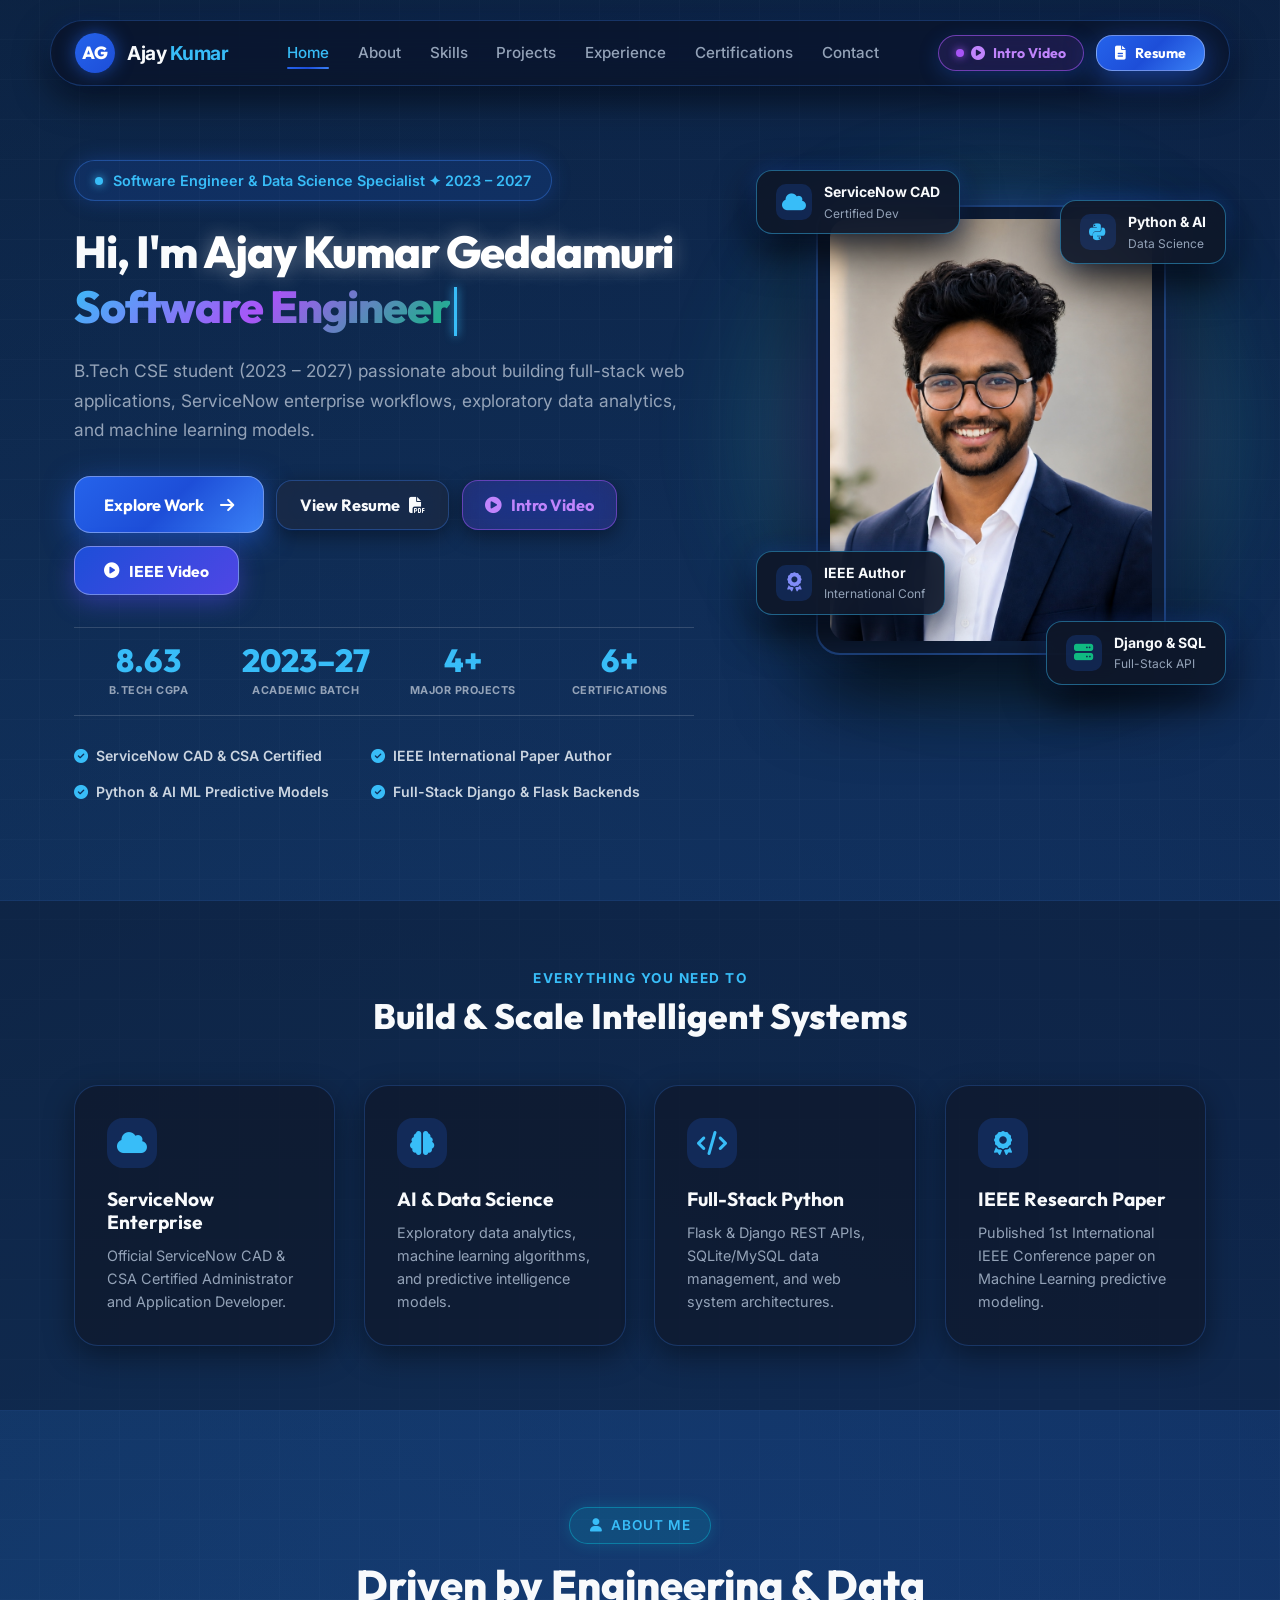
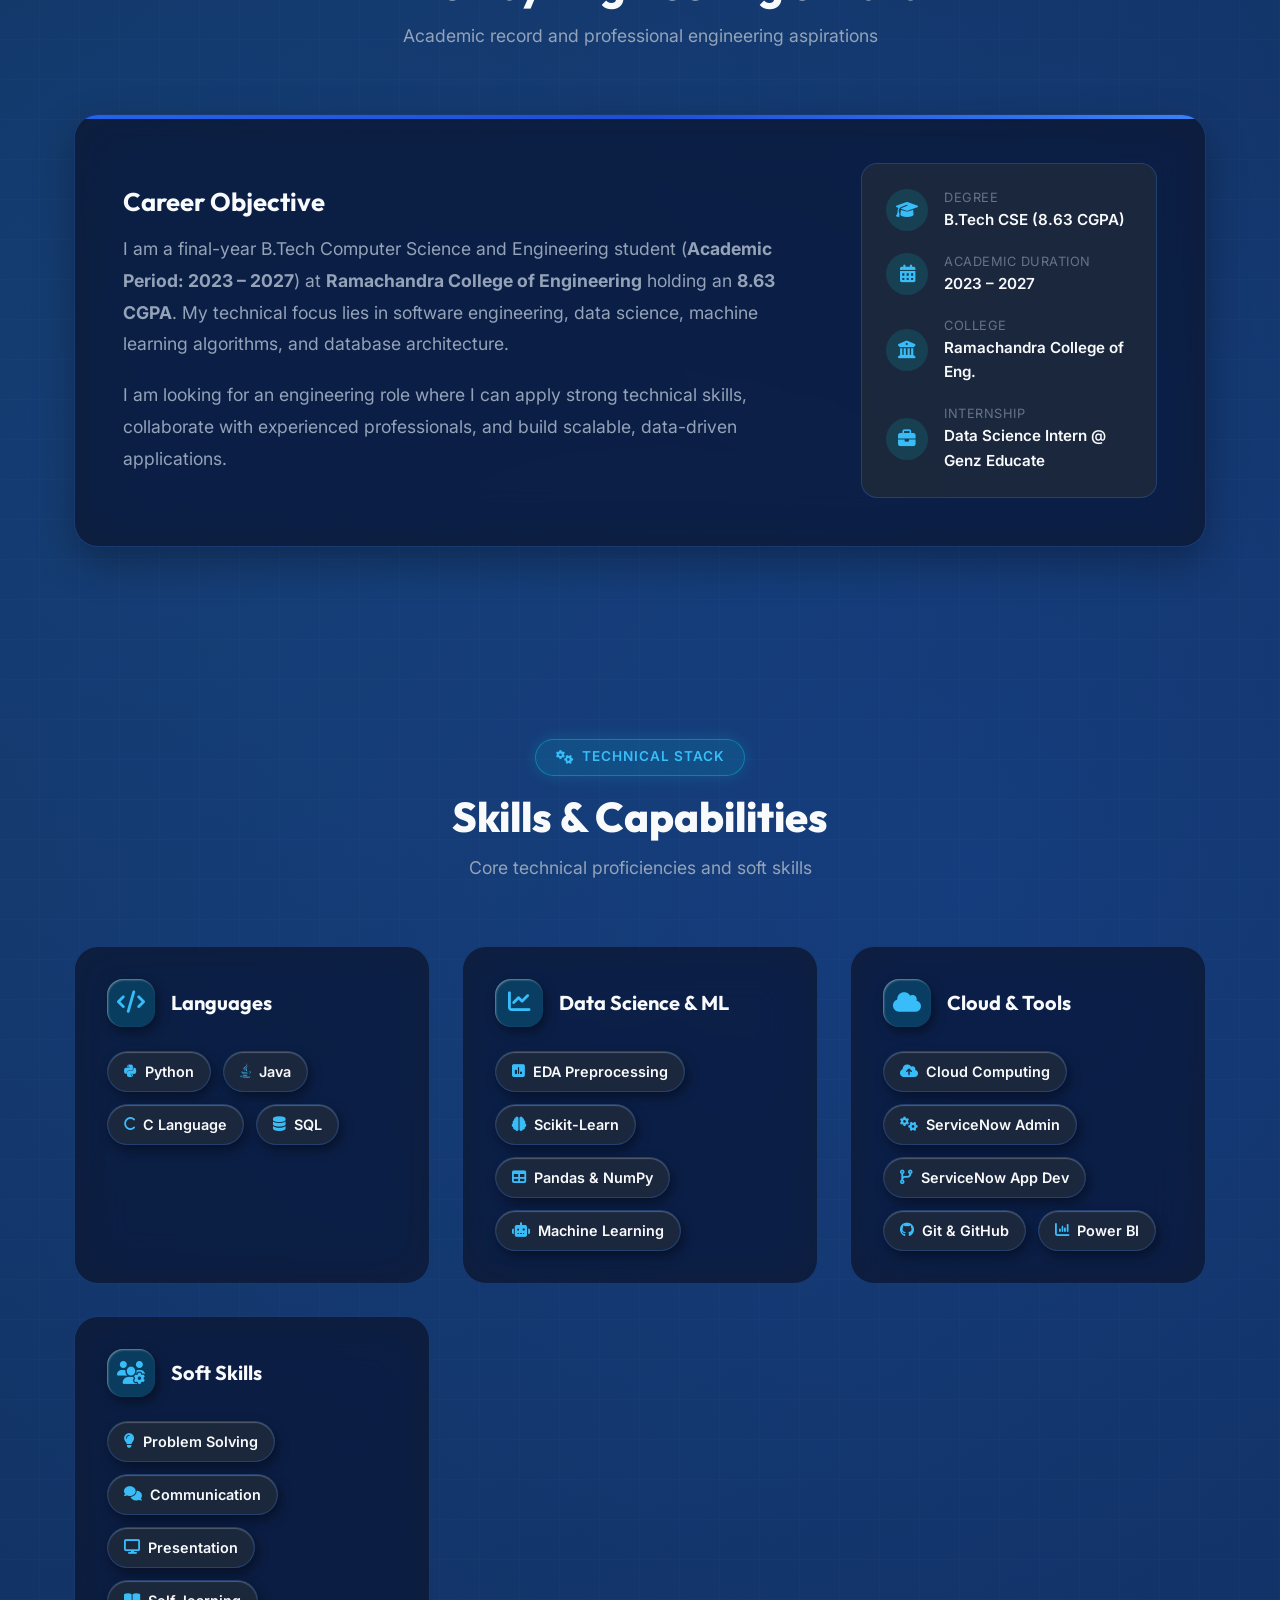
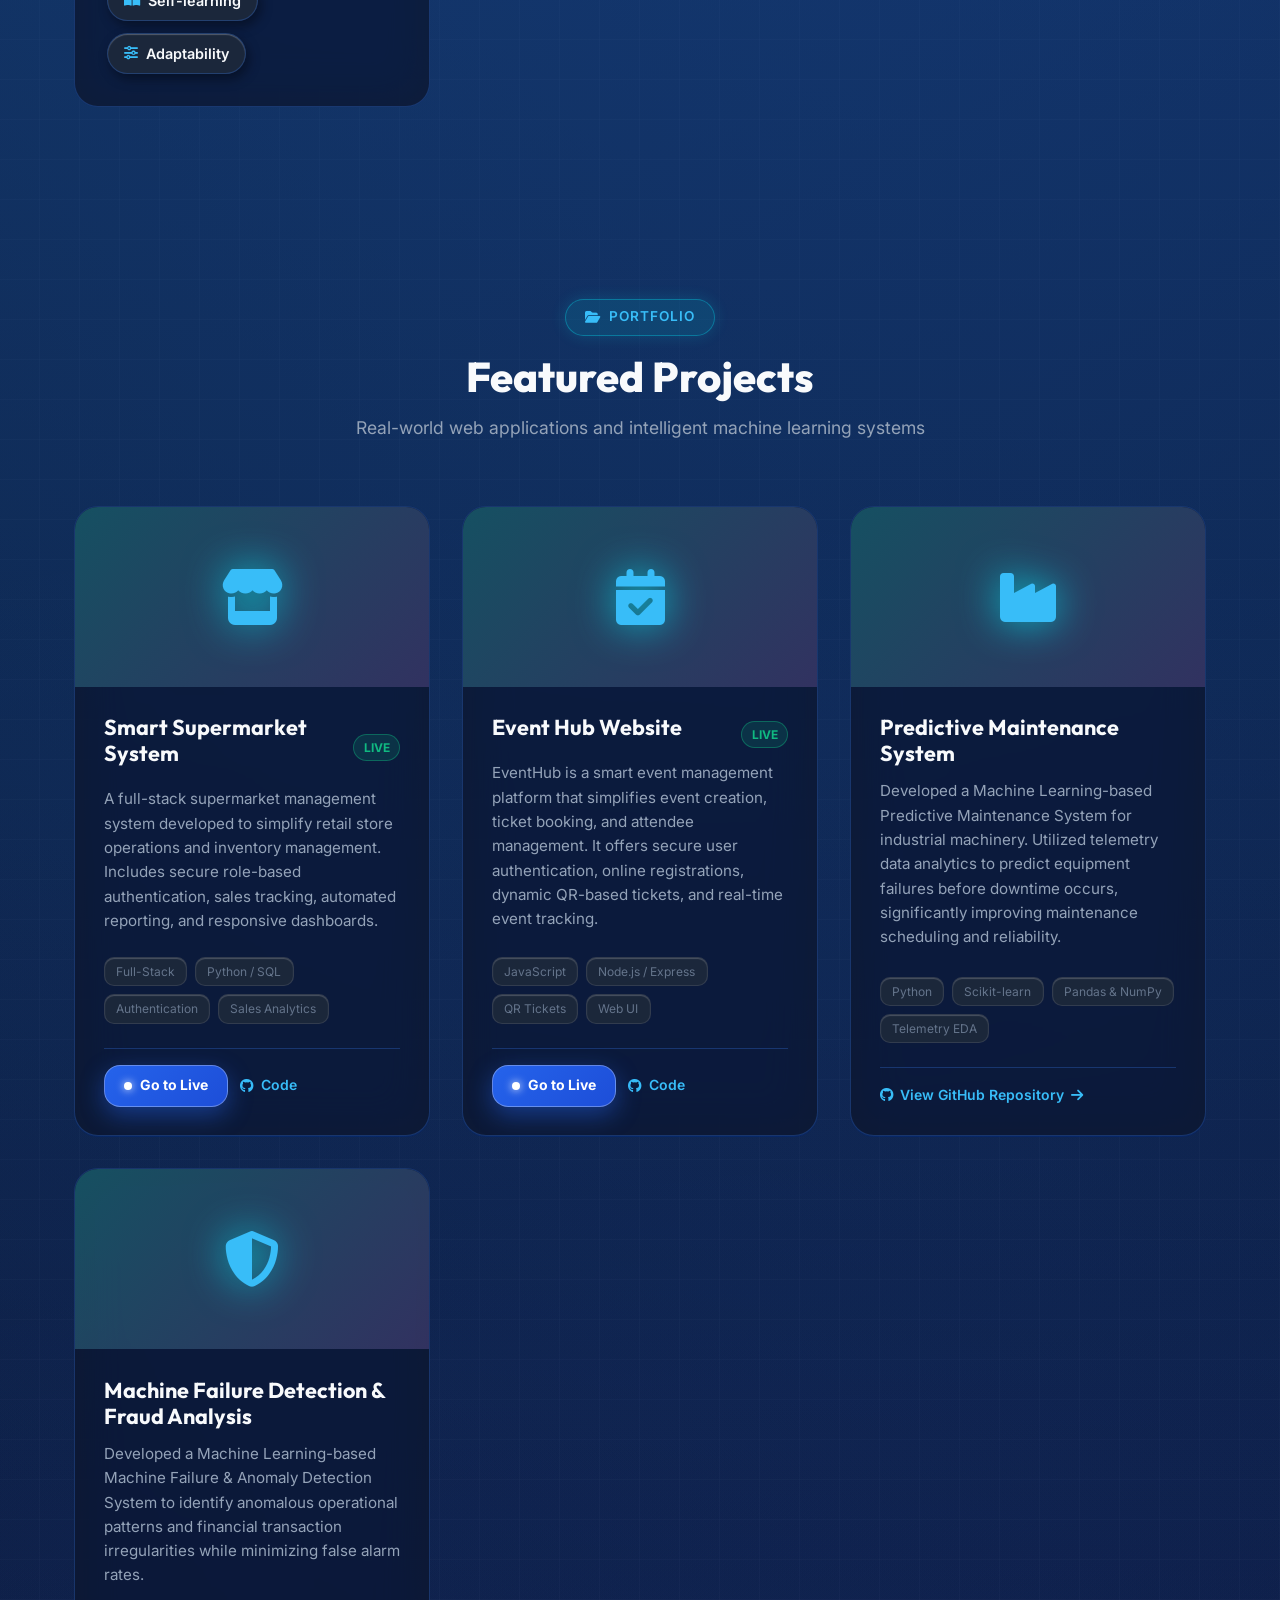
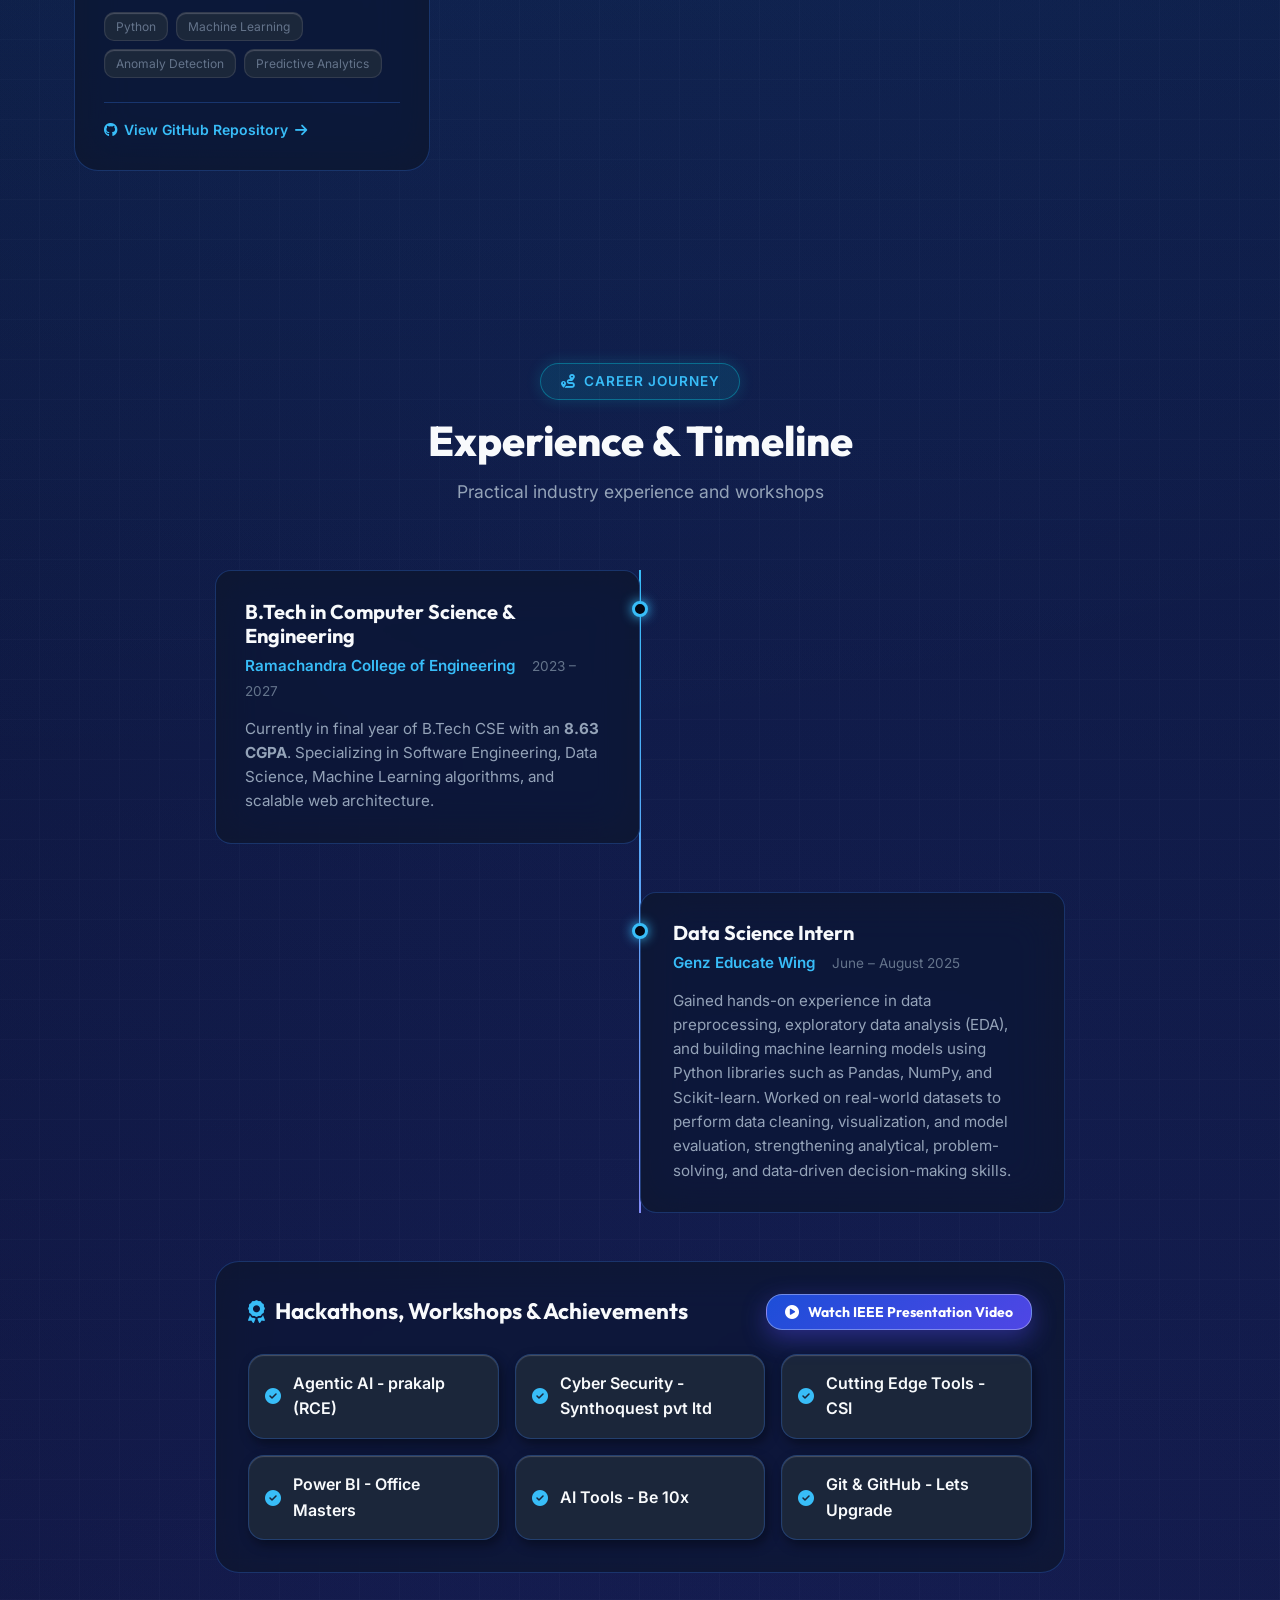
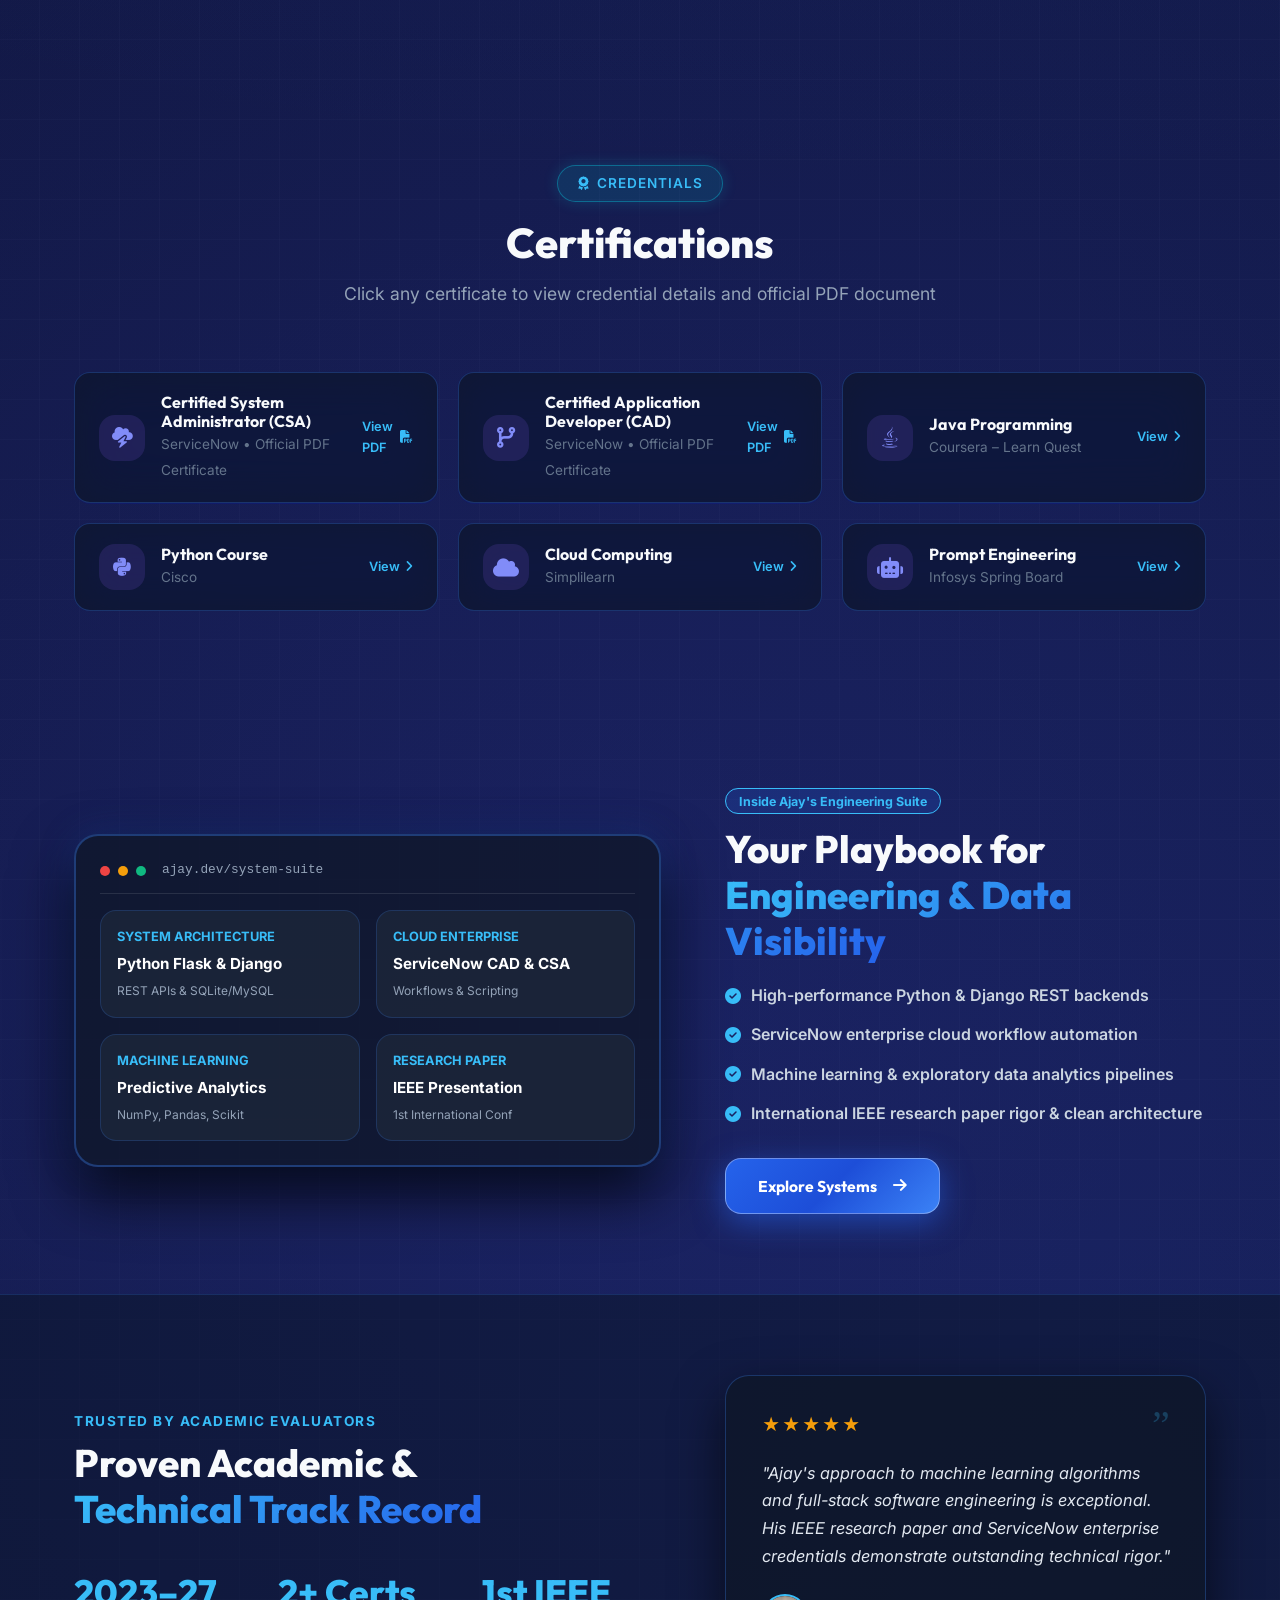
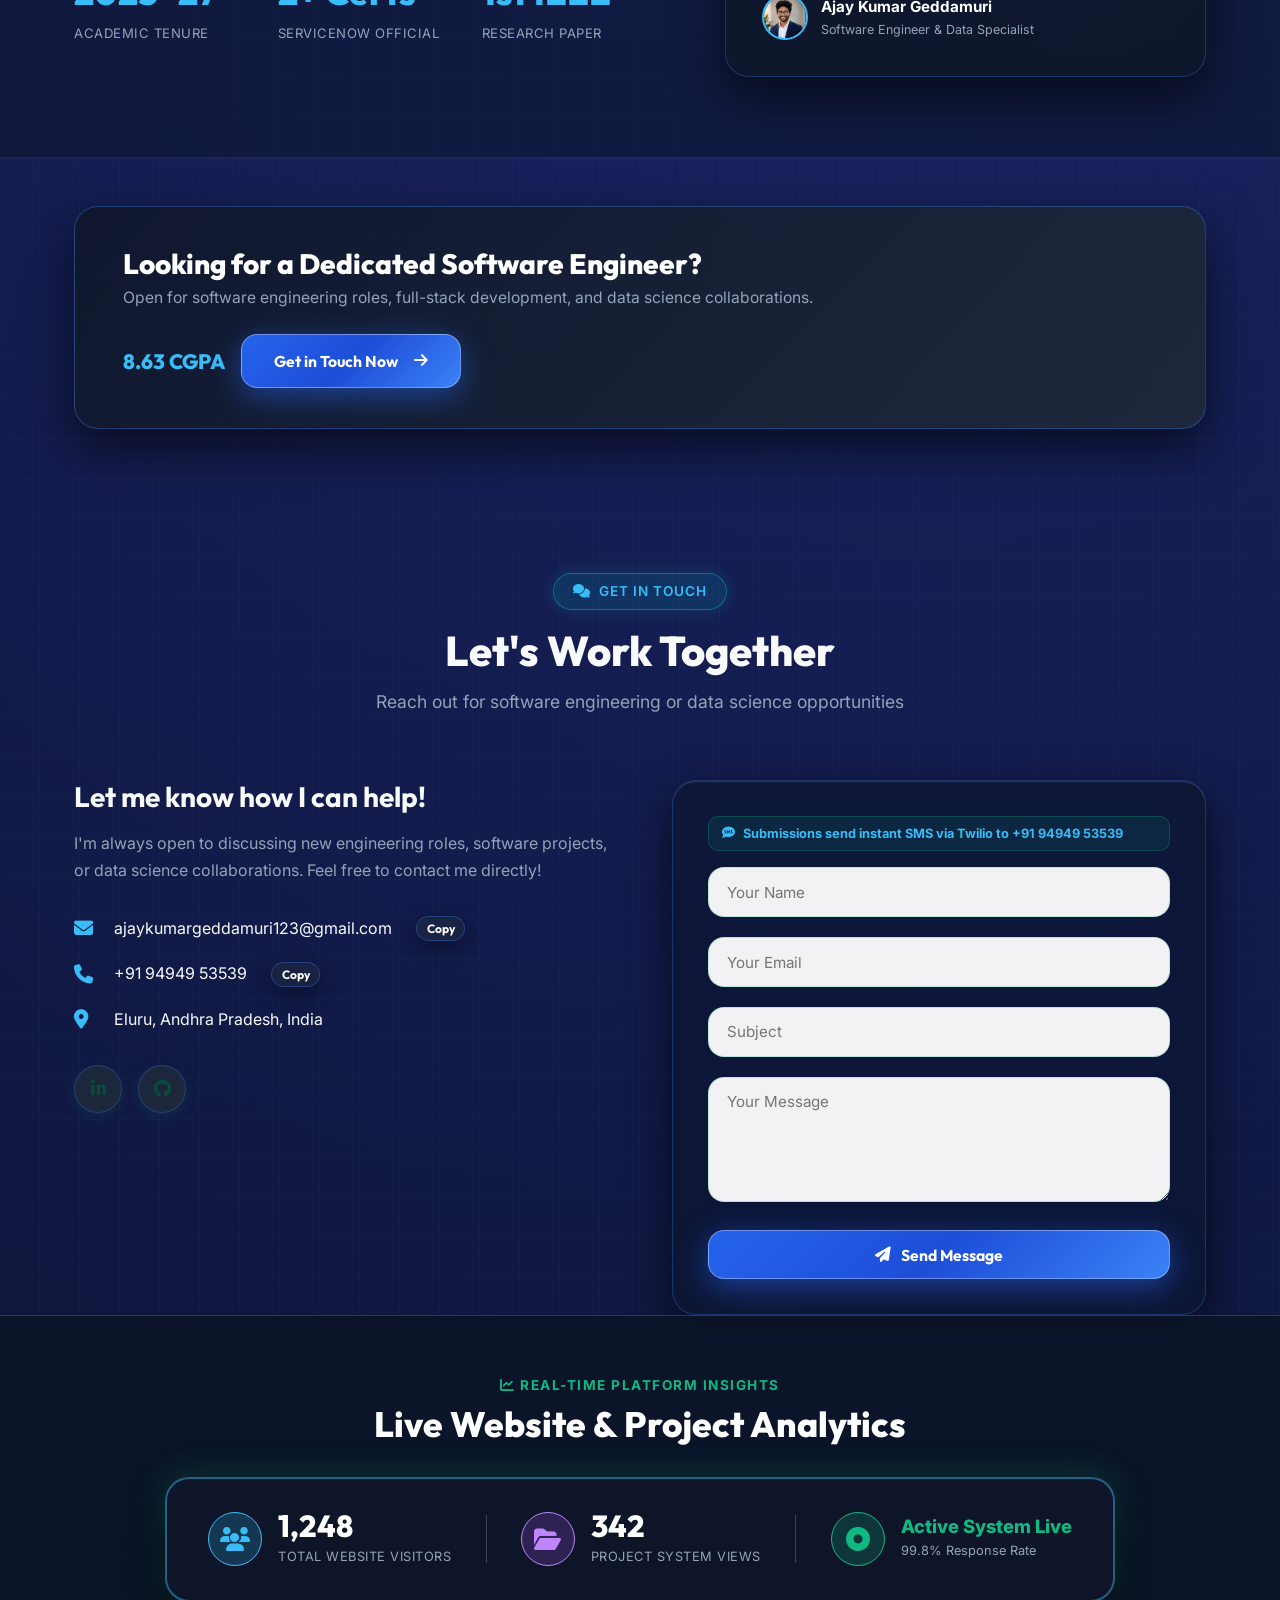
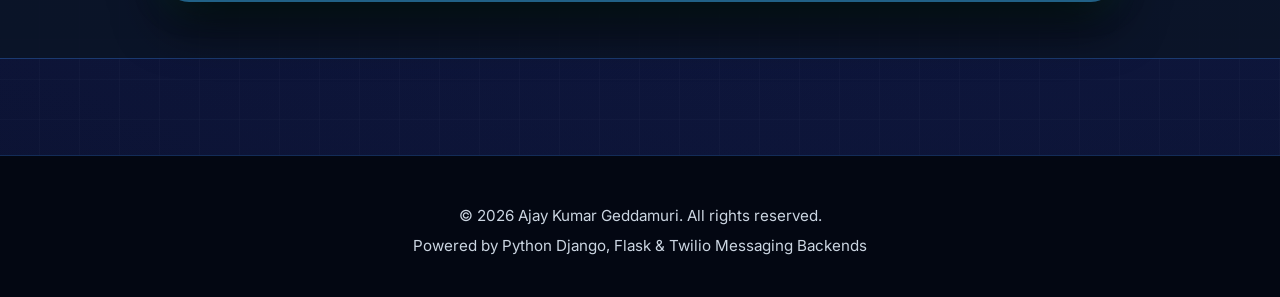
==== commit 96e4a45c: "Remove inline embedded video sections for clean professional layout while keeping top intro video bu" ====
--- a/index.html
+++ b/index.html
@@ -208,39 +208,7 @@
             </div>
         </section>
 
-        <!-- FEATURED RECRUITER VIDEO SHOWCASE SECTION -->
-        <section id="video-intro" style="padding: 3.5rem 0; background: linear-gradient(180deg, rgba(3,7,18,0.95) 0%, rgba(15,23,42,0.95) 100%); border-top: 1px solid rgba(168, 85, 247, 0.35); border-bottom: 1px solid rgba(56, 189, 248, 0.25); position: relative;">
-            <div class="container">
-                <div style="max-width: 900px; margin: 0 auto; background: rgba(15, 23, 42, 0.85); border: 1.5px solid rgba(168, 85, 247, 0.5); border-radius: 24px; padding: 1.75rem; box-shadow: 0 0 50px rgba(168, 85, 247, 0.25), 0 20px 40px rgba(0,0,0,0.6); overflow: hidden;">
-                    <div style="display: flex; align-items: center; justify-content: space-between; flex-wrap: wrap; gap: 1rem; margin-bottom: 1.25rem; padding-bottom: 1rem; border-bottom: 1px solid rgba(255,255,255,0.08);">
-                        <div style="display: flex; align-items: center; gap: 1rem;">
-                            <img src="/static/assets/avatar.png" style="width: 52px; height: 52px; border-radius: 50%; object-fit: cover; border: 2.5px solid #a855f7; box-shadow: 0 0 15px rgba(168,85,247,0.5);" alt="Ajay">
-                            <div>
-                                <div style="display: flex; align-items: center; gap: 0.6rem; flex-wrap: wrap;">
-                                    <h3 style="font-size: 1.35rem; font-weight: 800; color: #ffffff; font-family: var(--font-heading); margin: 0;">Ajay's Self Introduction Video</h3>
-                                    <span style="font-size: 0.72rem; color: #c084fc; background: rgba(168,85,247,0.18); border: 1px solid rgba(168,85,247,0.4); padding: 0.2rem 0.65rem; border-radius: 20px; font-weight: 700; display: inline-flex; align-items: center; gap: 0.35rem;">
-                                        <span style="width: 6px; height: 6px; border-radius: 50%; background: #a855f7; box-shadow: 0 0 8px #a855f7; animation: pulseDot 2s infinite;"></span>
-                                        45 Seconds
-                                    </span>
-                                </div>
-                                <p style="font-size: 0.88rem; color: #94a3b8; margin-top: 0.2rem; margin-bottom: 0;">Final-Year B.Tech CSE • ServiceNow CAD & CSA • Data Science Specialist</p>
-                            </div>
-                        </div>
-                        <button onclick="openSelfIntroModal()" style="background: linear-gradient(135deg, rgba(168,85,247,0.3), rgba(56,189,248,0.3)); border: 1.5px solid rgba(168,85,247,0.6); color: #fff; border-radius: 50px; padding: 0.55rem 1.4rem; font-size: 0.88rem; font-weight: 700; cursor: pointer; transition: all 0.3s; display: flex; align-items: center; gap: 0.5rem;">
-                            <i class="fa-solid fa-expand"></i> Fullscreen Pop-up
-                        </button>
-                    </div>
-
-                    <!-- Embedded Video Player -->
-                    <div style="position: relative; border-radius: 16px; overflow: hidden; background: #000; box-shadow: 0 10px 30px rgba(0,0,0,0.8), inset 0 0 30px rgba(0,0,0,0.9);">
-                        <video id="featuredHeroVideo" controls preload="metadata" style="width: 100%; display: block; max-height: 480px; outline: none; object-fit: contain;">
-                            <source src="/static/assets/self_intro.mp4" type="video/mp4">
-                            Your browser does not support HTML5 video.
-                        </video>
-                    </div>
-                </div>
-            </div>
-        </section>
+
 
         <!-- SEOWINS 4-COLUMN FEATURE GRID SECTION -->
         <section style="padding: 4rem 0; background: rgba(11, 20, 38, 0.4); border-top: 1px solid rgba(59, 130, 246, 0.2); border-bottom: 1px solid rgba(59, 130, 246, 0.2);">
@@ -298,40 +266,13 @@
                 <div class="about-glass-box">
                     <div class="about-content-grid">
                         <div class="about-text">
-                            <div style="display: flex; align-items: center; justify-content: space-between; margin-bottom: 1rem;">
-                                <h3 style="font-size: 1.6rem; color: var(--text-main); margin: 0;">Career Objective</h3>
-                                <span style="display: inline-flex; align-items: center; gap: 0.4rem; font-size: 0.75rem; background: rgba(168, 85, 247, 0.15); border: 1px solid rgba(168, 85, 247, 0.4); color: #c084fc; padding: 0.25rem 0.75rem; border-radius: 20px; font-weight: 700;">
-                                    <span style="width: 7px; height: 7px; border-radius: 50%; background: #a855f7; box-shadow: 0 0 8px #a855f7; animation: pulseDot 2s infinite;"></span>
-                                    Recruiter Video Intro
-                                </span>
-                            </div>
+                            <h3 style="font-size: 1.6rem; color: var(--text-main); margin-bottom: 1rem;">Career Objective</h3>
                             <p style="margin-bottom: 1.2rem;">
                                 I am a final-year B.Tech Computer Science and Engineering student (<strong>Academic Period: 2023 – 2027</strong>) at <strong>Ramachandra College of Engineering</strong> holding an <strong>8.63 CGPA</strong>. My technical focus lies in software engineering, data science, machine learning algorithms, and database architecture.
                             </p>
-                            <p style="margin-bottom: 1.5rem;">
+                            <p>
                                 I am looking for an engineering role where I can apply strong technical skills, collaborate with experienced professionals, and build scalable, data-driven applications.
                             </p>
-
-                            <!-- EMBEDDED SELF INTRO VIDEO CARD inside About Box -->
-                            <div style="background: rgba(15, 23, 42, 0.85); border: 1px solid rgba(168, 85, 247, 0.4); border-radius: 16px; padding: 1rem; box-shadow: 0 10px 30px rgba(0,0,0,0.5), 0 0 30px rgba(168, 85, 247, 0.15); margin-top: 1rem; overflow: hidden; position: relative;">
-                                <div style="display: flex; align-items: center; justify-content: space-between; margin-bottom: 0.75rem; padding-bottom: 0.5rem; border-bottom: 1px solid rgba(255,255,255,0.08);">
-                                    <div style="display: flex; align-items: center; gap: 0.6rem;">
-                                        <i class="fa-solid fa-circle-play" style="color: #c084fc; font-size: 1.1rem;"></i>
-                                        <span style="font-weight: 700; font-size: 0.95rem; color: #ffffff; font-family: var(--font-heading);">Self Introduction Video</span>
-                                        <span style="font-size: 0.7rem; color: #94a3b8; background: rgba(56,189,248,0.15); border: 1px solid rgba(56,189,248,0.3); padding: 0.15rem 0.5rem; border-radius: 12px; font-weight: 600;">45 Seconds</span>
-                                    </div>
-                                    <button onclick="openSelfIntroModal()" style="background: rgba(168,85,247,0.2); border: 1px solid rgba(168,85,247,0.4); color: #c084fc; border-radius: 20px; padding: 0.25rem 0.75rem; font-size: 0.78rem; font-weight: 700; cursor: pointer; transition: all 0.2s;" onmouseover="this.style.background='rgba(168,85,247,0.4)';this.style.color='#fff'" onmouseout="this.style.background='rgba(168,85,247,0.2)';this.style.color='#c084fc'">
-                                        <i class="fa-solid fa-expand"></i> Fullscreen
-                                    </button>
-                                </div>
-
-                                <div style="position: relative; border-radius: 12px; overflow: hidden; background: #000; box-shadow: inset 0 0 20px rgba(0,0,0,0.8);">
-                                    <video id="aboutEmbeddedVideo" controls preload="metadata" style="width: 100%; display: block; max-height: 280px; object-fit: contain; outline: none;">
-                                        <source src="/static/assets/self_intro.mp4" type="video/mp4">
-                                        Your browser does not support HTML5 video.
-                                    </video>
-                                </div>
-                            </div>
                         </div>
 
                         <div class="about-highlight-box">
@@ -365,22 +306,6 @@
                                     <div class="info-label">Internship</div>
                                     <div class="info-val">Data Science Intern @ Genz Educate</div>
                                 </div>
-                            </div>
-
-                            <!-- Embedded Video Player inside Right Highlight Card -->
-                            <div style="margin-top: 0.75rem; background: rgba(3, 7, 18, 0.85); border: 1.5px solid rgba(168, 85, 247, 0.5); border-radius: 14px; padding: 0.75rem; box-shadow: 0 0 25px rgba(168, 85, 247, 0.25);">
-                                <div style="display: flex; align-items: center; justify-content: space-between; margin-bottom: 0.5rem; padding-bottom: 0.4rem; border-bottom: 1px solid rgba(255,255,255,0.1);">
-                                    <span style="font-size: 0.82rem; font-weight: 700; color: #c084fc; display: flex; align-items: center; gap: 0.4rem;">
-                                        <i class="fa-solid fa-circle-play"></i> Video Introduction
-                                    </span>
-                                    <button onclick="openSelfIntroModal()" style="background: rgba(168,85,247,0.3); border: 1px solid rgba(168,85,247,0.5); color: #fff; padding: 0.2rem 0.6rem; border-radius: 12px; font-size: 0.72rem; font-weight: 700; cursor: pointer; transition: all 0.2s;" onmouseover="this.style.background='rgba(168,85,247,0.6)'" onmouseout="this.style.background='rgba(168,85,247,0.3)'">
-                                        Fullscreen
-                                    </button>
-                                </div>
-                                <video id="highlightEmbeddedVideo" controls preload="metadata" style="width: 100%; border-radius: 8px; display: block; max-height: 220px; outline: none; background: #000;">
-                                    <source src="/static/assets/self_intro.mp4" type="video/mp4">
-                                    Your browser does not support HTML5 video.
-                                </video>
                             </div>
                         </div>
                     </div>
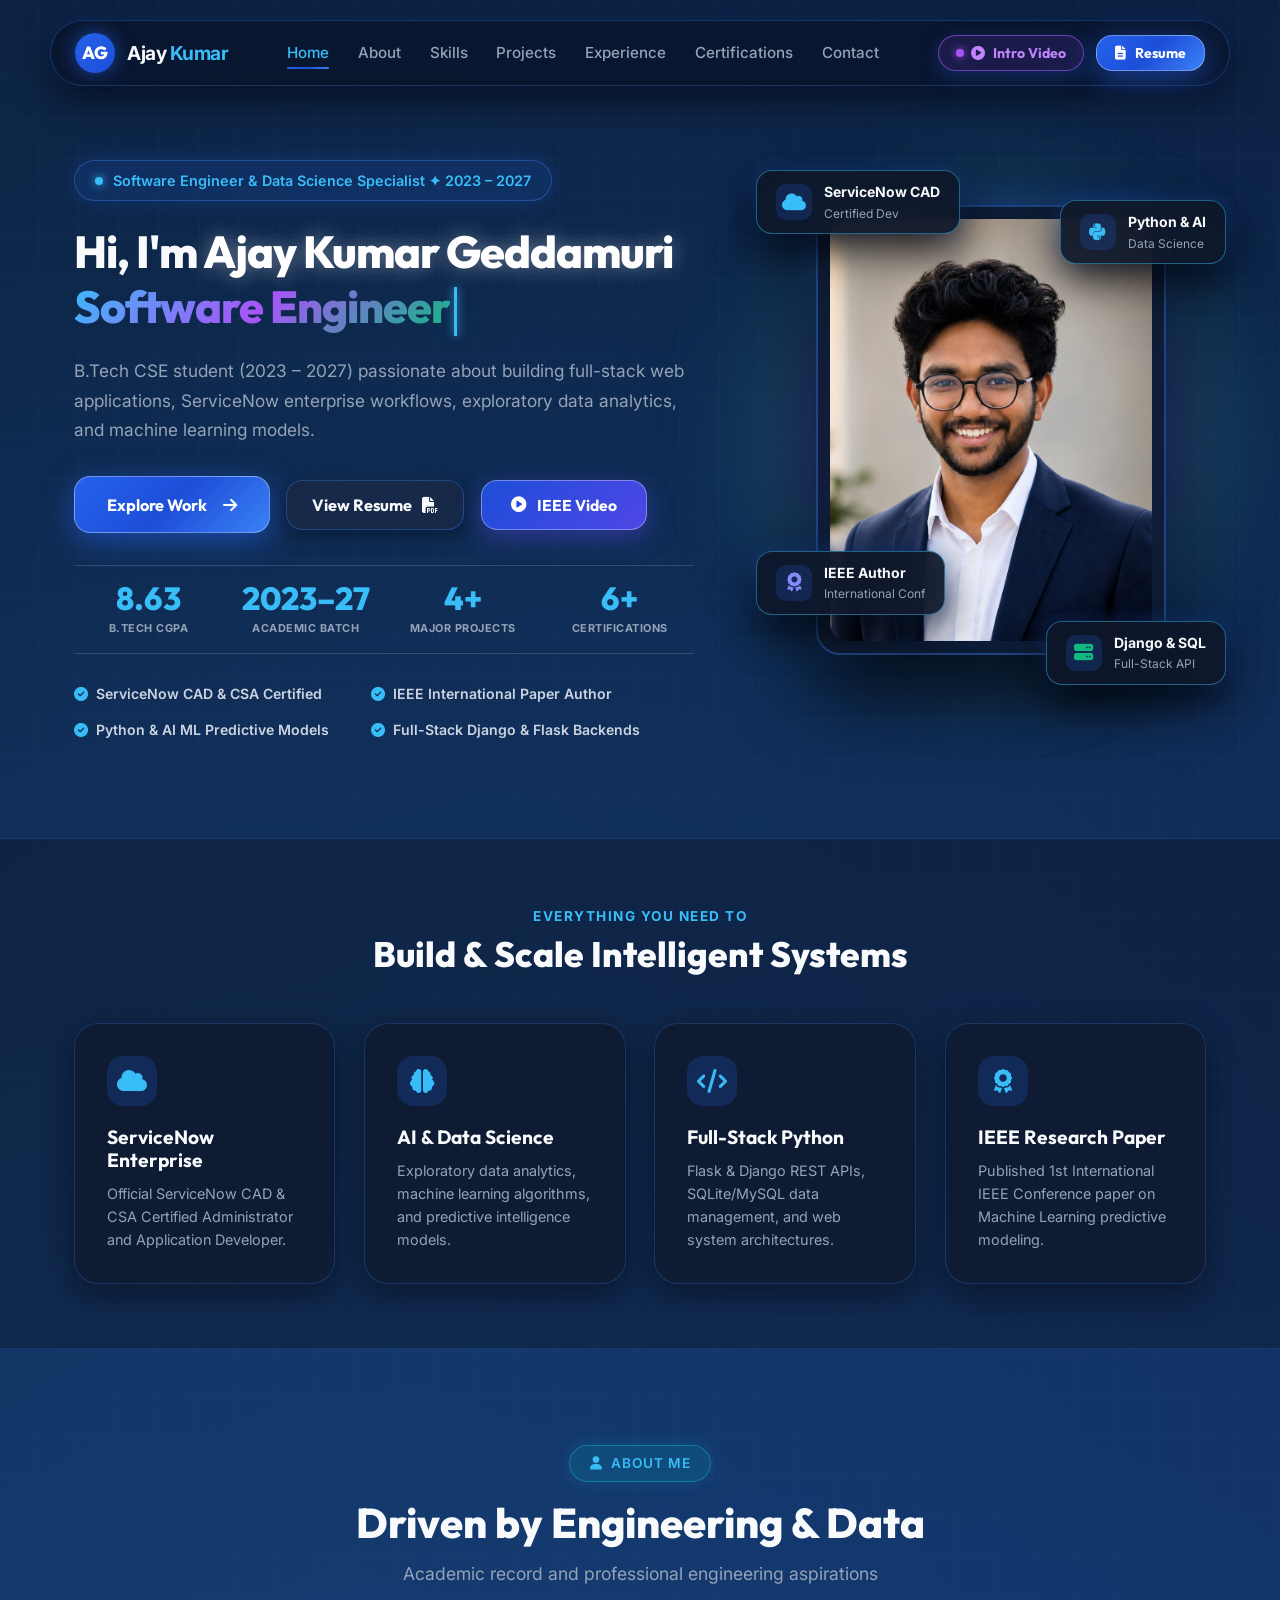
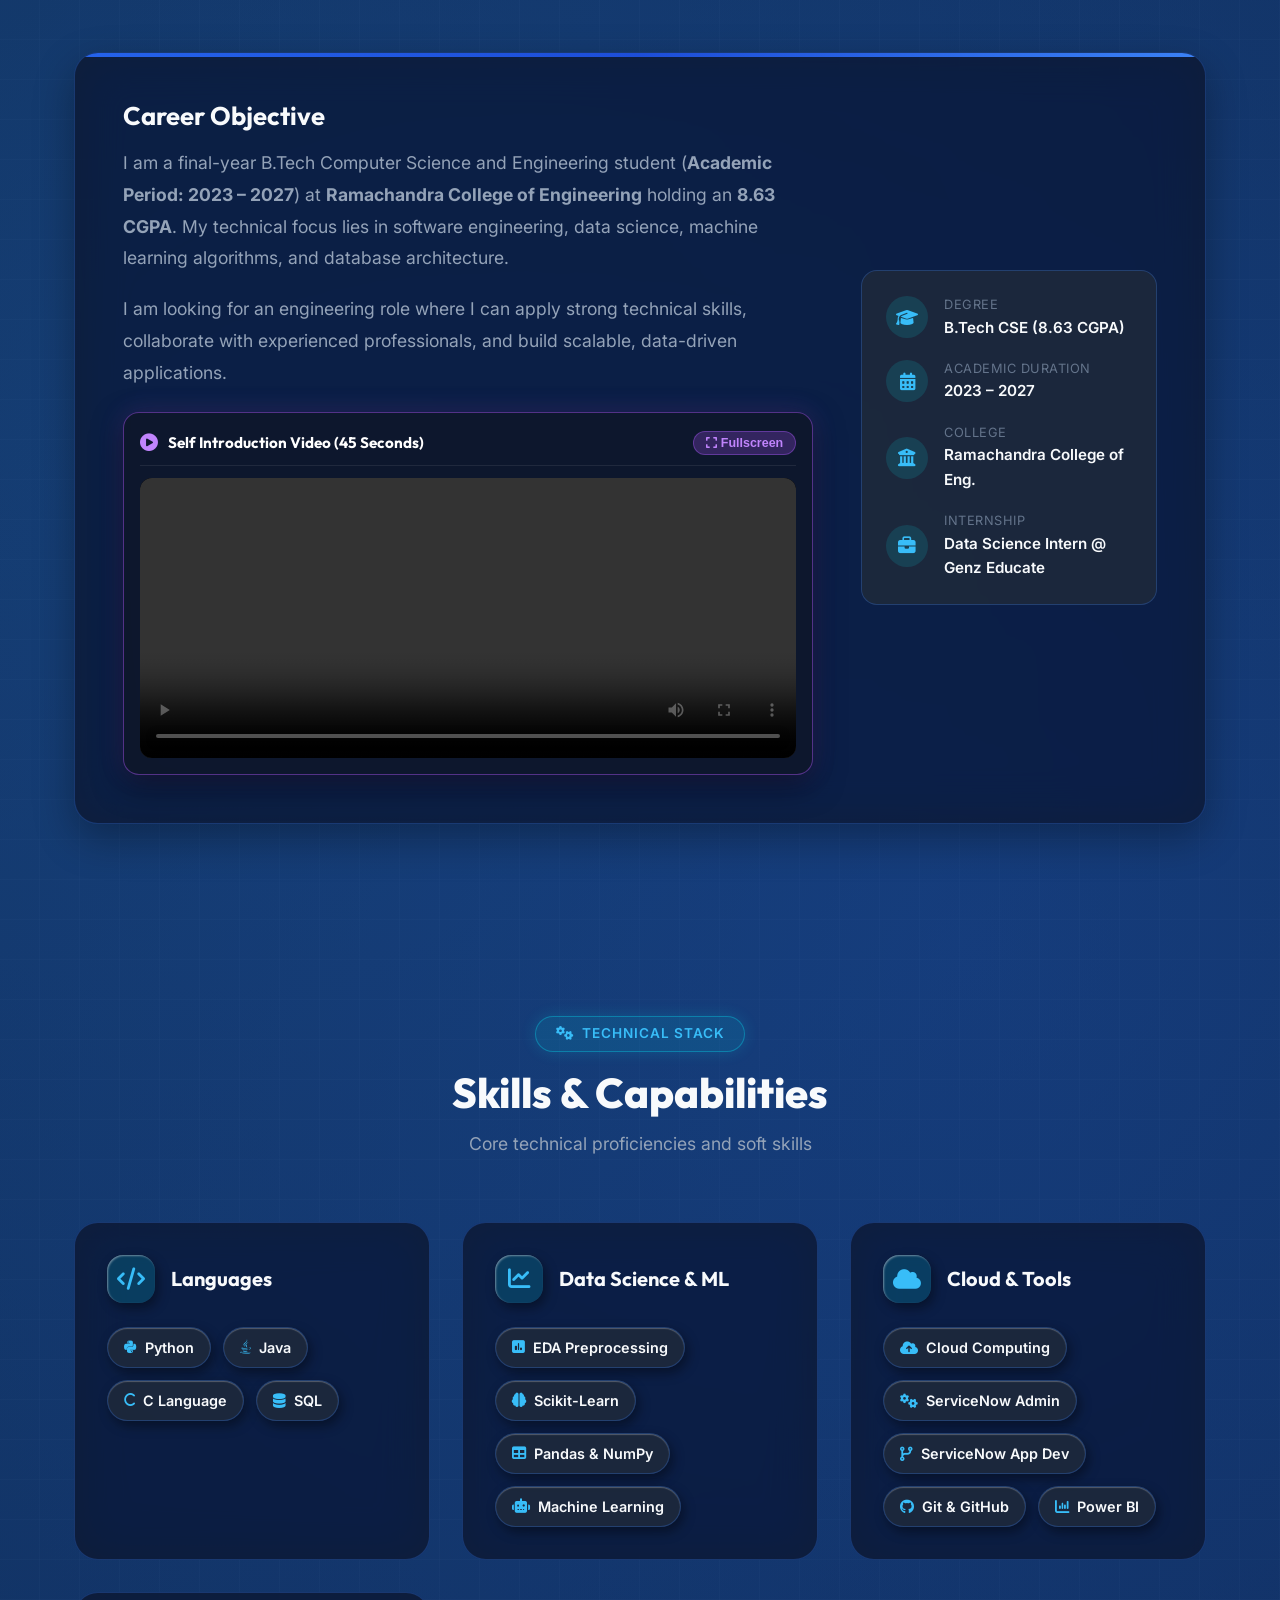
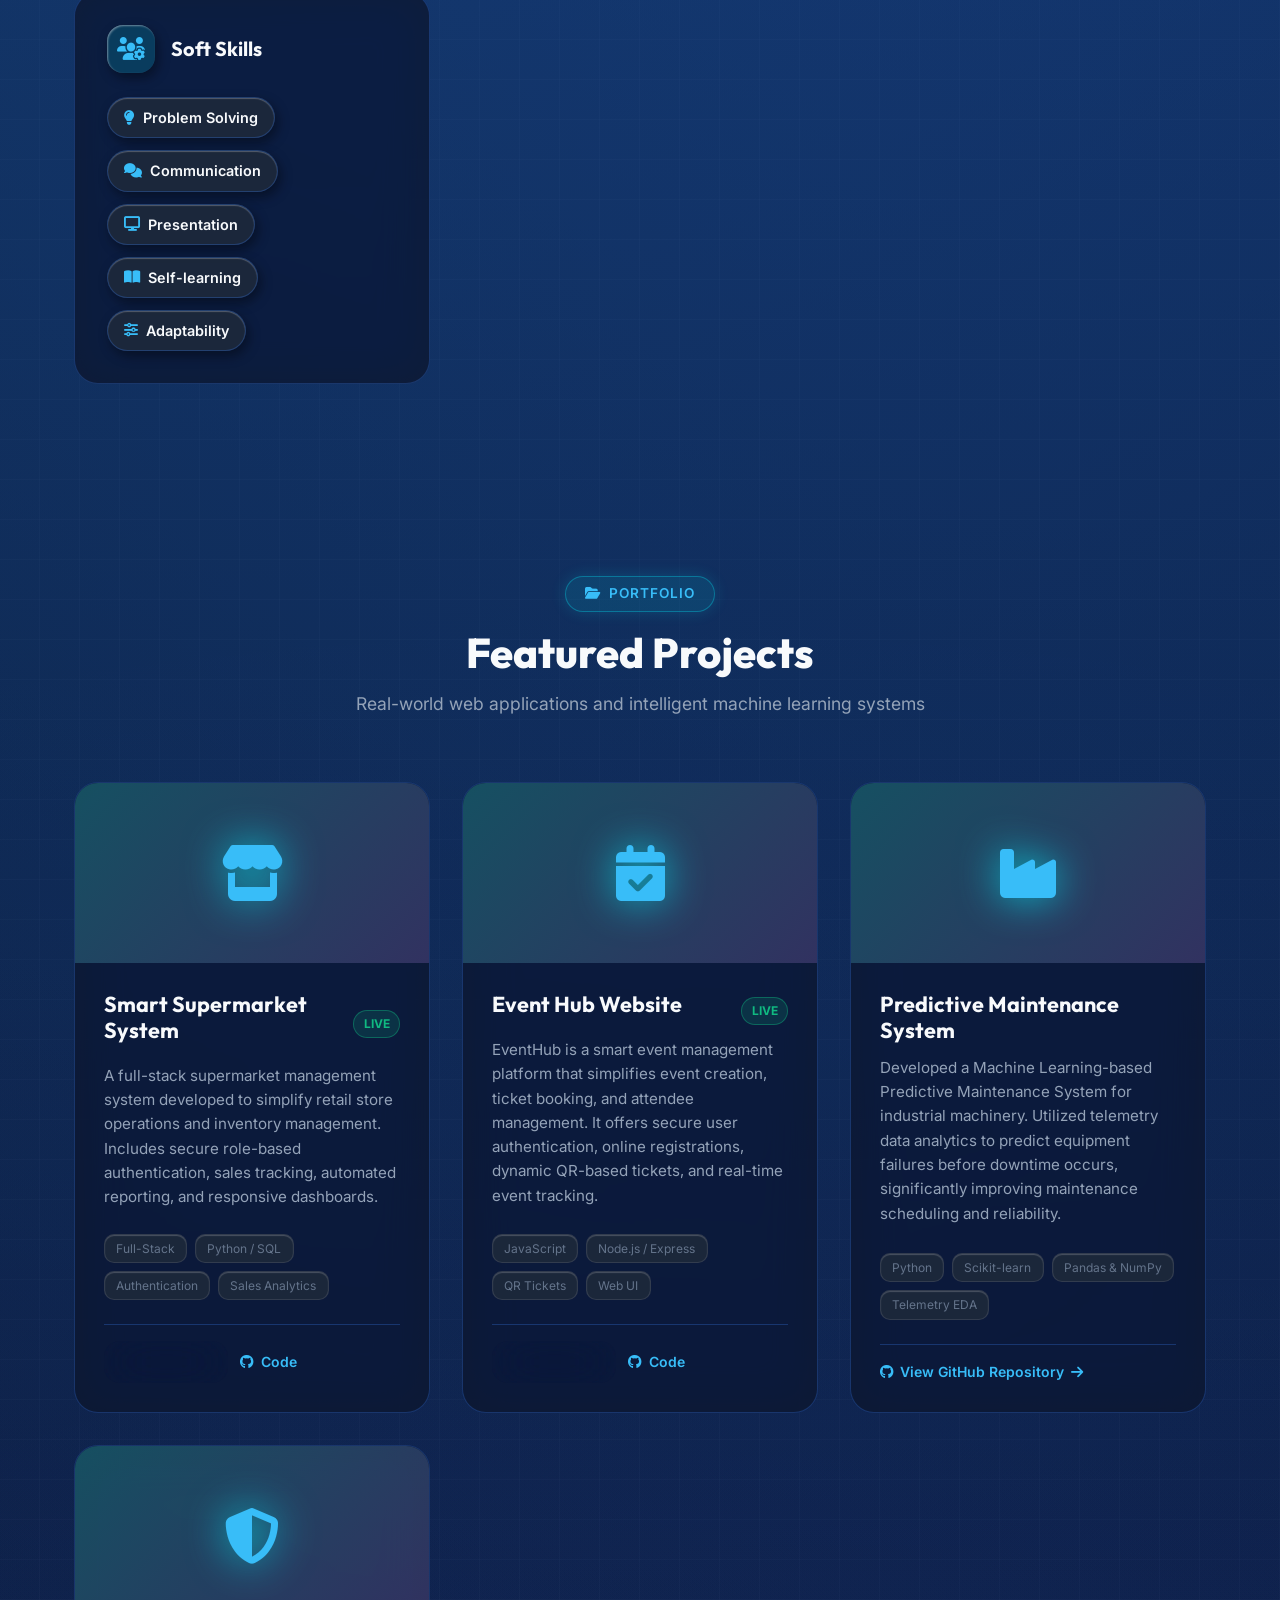
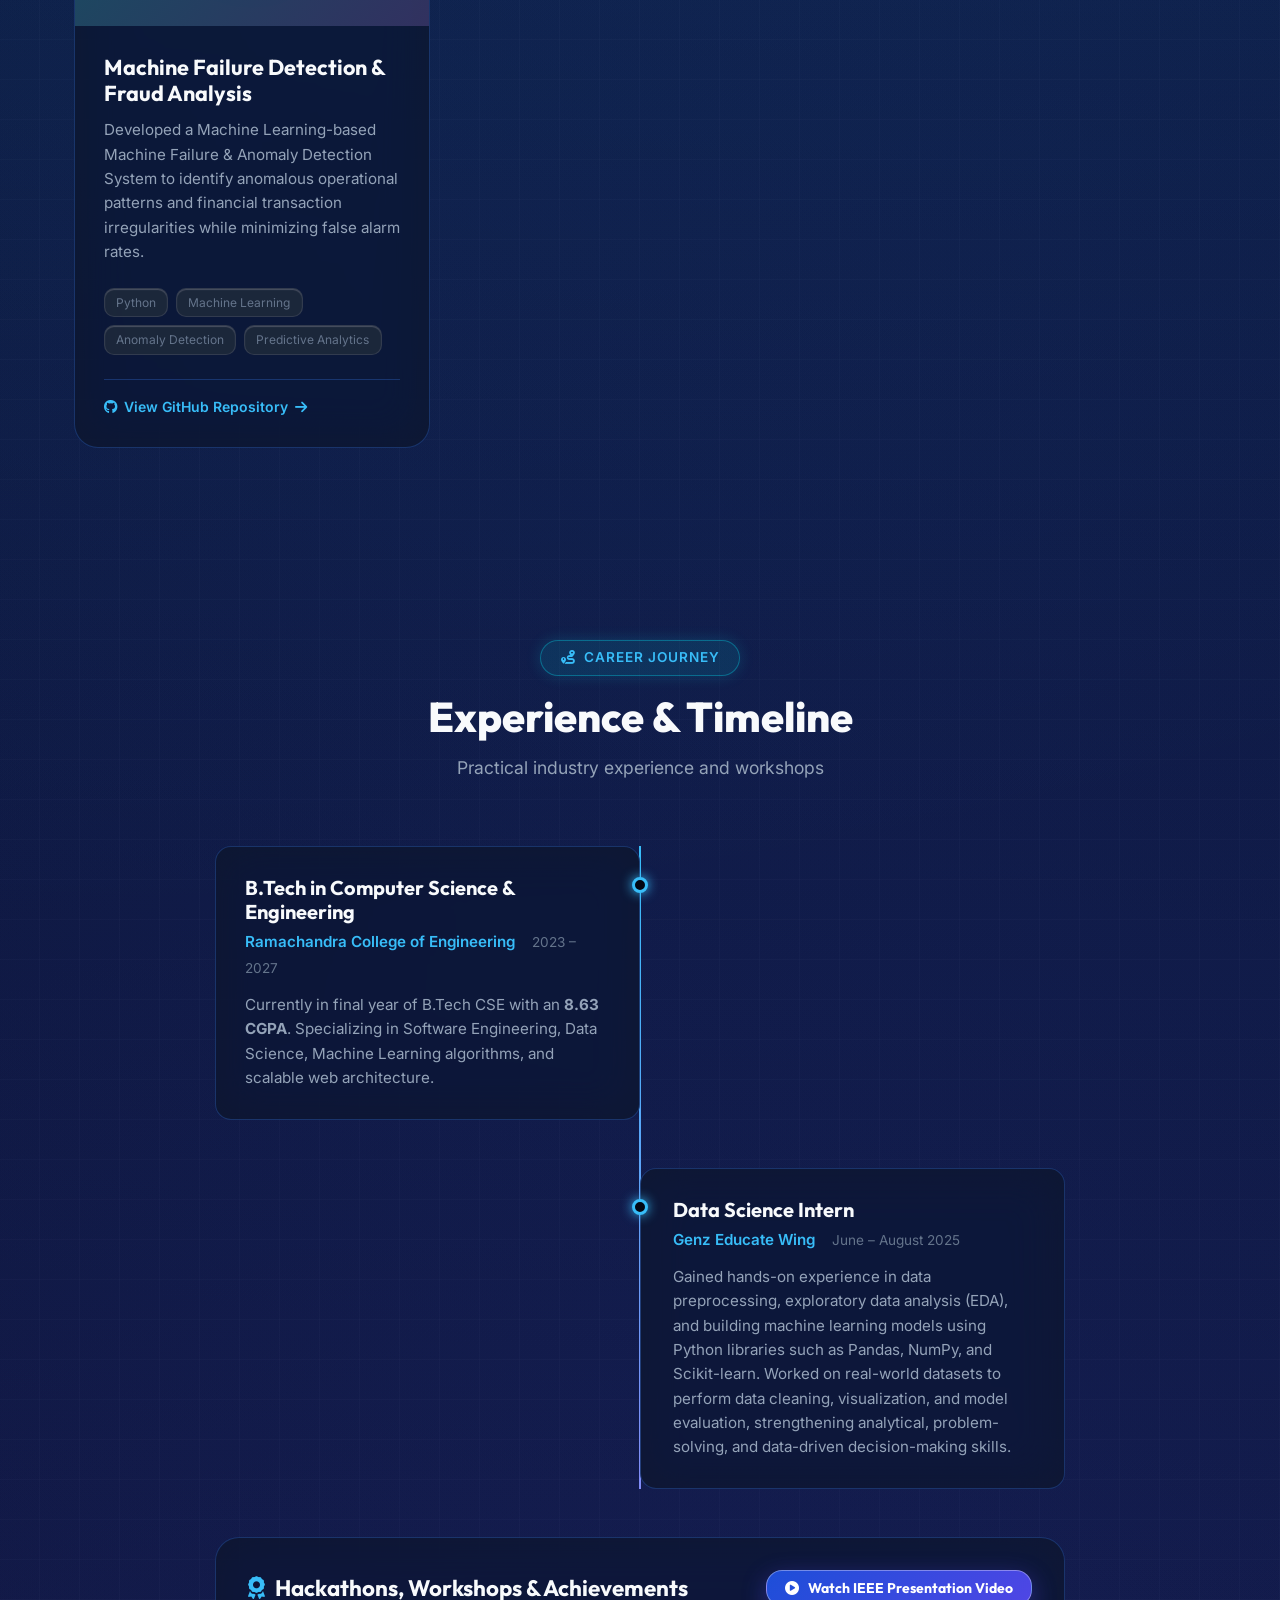
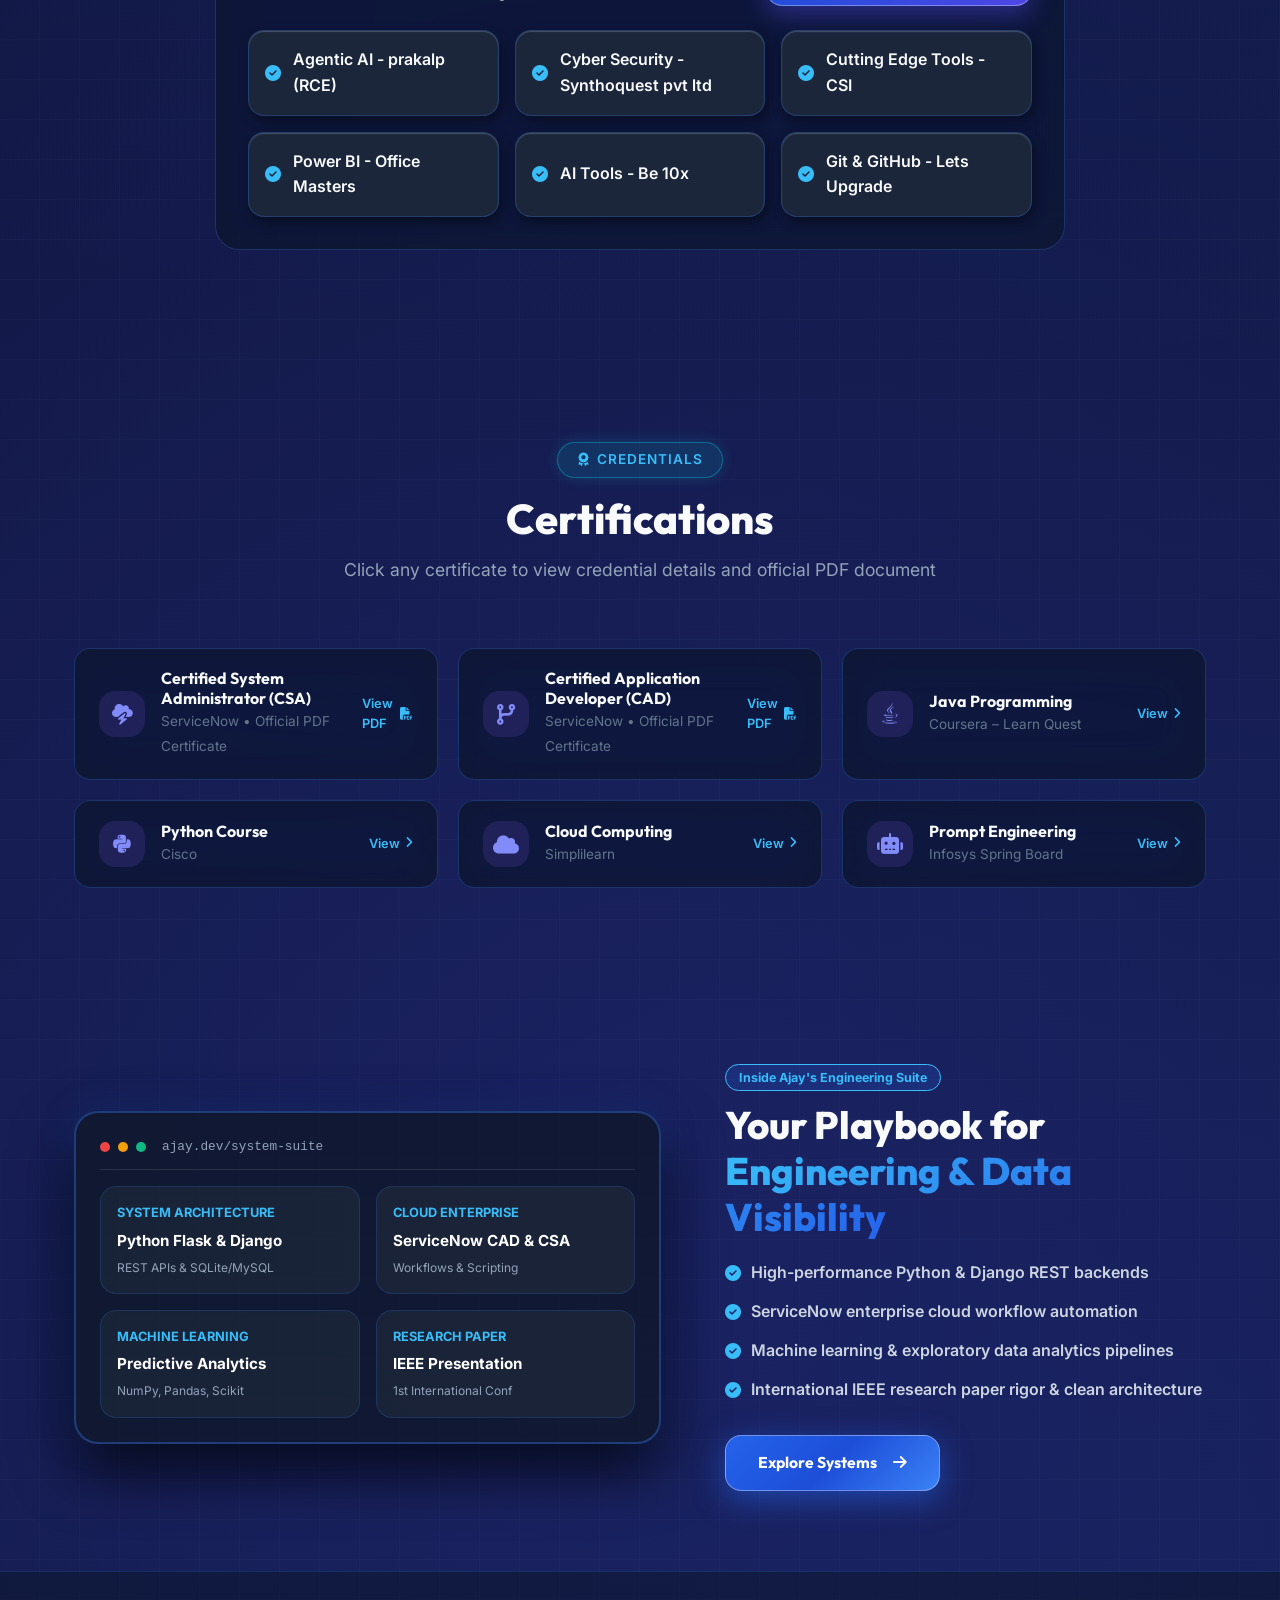
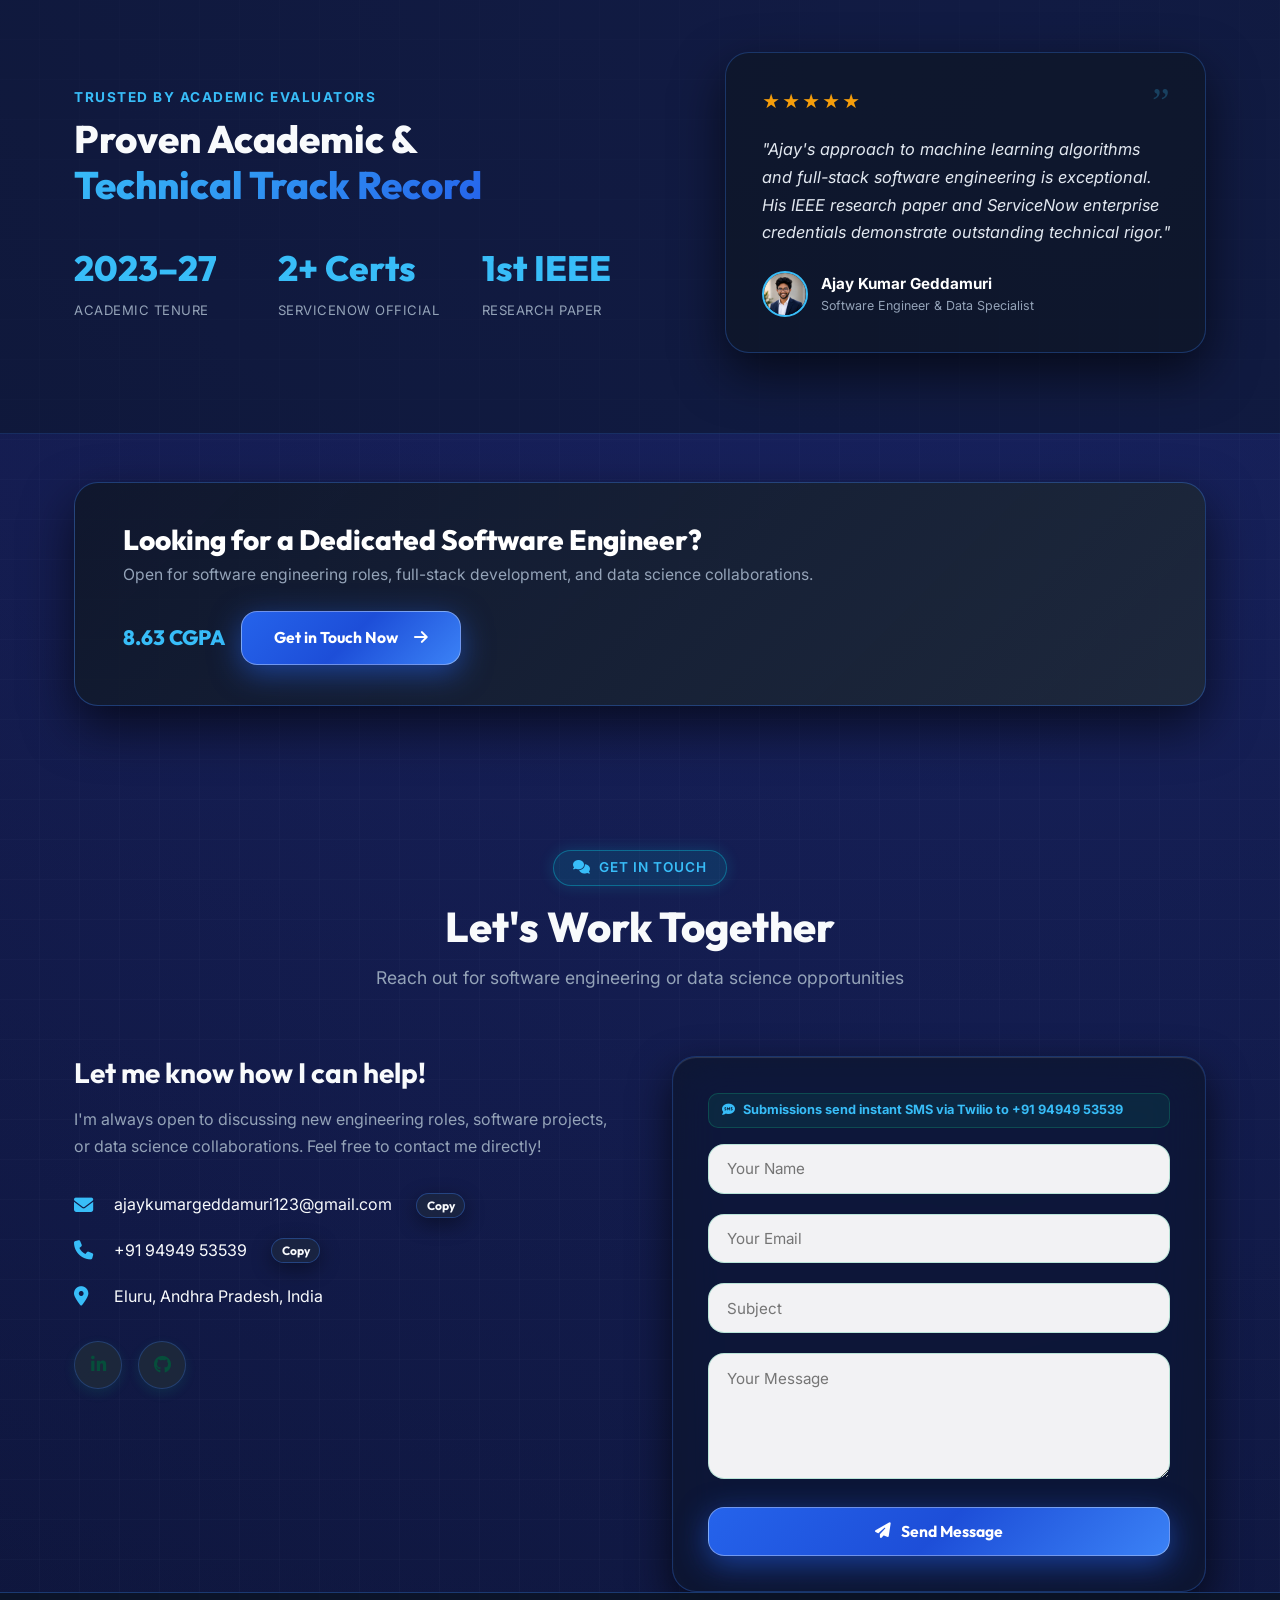
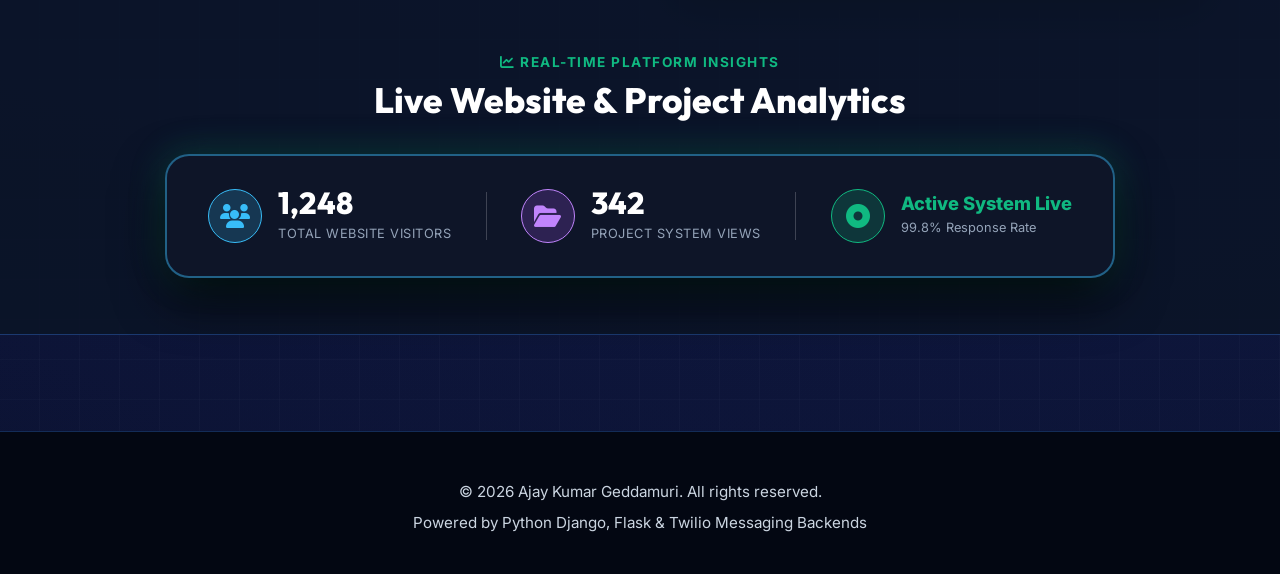
==== commit 03cf212d: "Remove Intro Video button from Hero buttons & embed video player directly inside Career Objective bo" ====
--- a/index.html
+++ b/index.html
@@ -113,15 +113,12 @@
                             B.Tech CSE student (2023 – 2027) passionate about building full-stack web applications, ServiceNow enterprise workflows, exploratory data analytics, and machine learning models.
                         </p>
 
-                        <div class="hero-buttons" style="display: flex; gap: 0.8rem; align-items: center; flex-wrap: wrap; margin-bottom: 2rem;">
-                            <a href="#projects" class="btn btn-primary" style="padding: 0.9rem 1.8rem; font-size: 1.02rem;">
+                        <div class="hero-buttons" style="display: flex; gap: 1rem; align-items: center; flex-wrap: wrap; margin-bottom: 2rem;">
+                            <a href="#projects" class="btn btn-primary" style="padding: 0.9rem 2rem; font-size: 1.02rem;">
                                 Explore Work <i class="fa-solid fa-arrow-right" style="margin-left: 0.4rem;"></i>
                             </a>
-                            <button class="btn btn-secondary" onclick="openResumeModal()" style="padding: 0.9rem 1.4rem; font-size: 1.02rem;">
+                            <button class="btn btn-secondary" onclick="openResumeModal()" style="padding: 0.9rem 1.6rem; font-size: 1.02rem;">
                                 View Resume <i class="fa-solid fa-file-pdf"></i>
-                            </button>
-                            <button class="btn btn-secondary" onclick="openSelfIntroModal()" style="padding: 0.9rem 1.4rem; font-size: 1.02rem; background: rgba(168, 85, 247, 0.15); border: 1.5px solid rgba(168, 85, 247, 0.5); color: #c084fc; font-weight: 700; cursor: pointer; transition: all 0.3s;" onmouseover="this.style.background='rgba(168, 85, 247, 0.3)';this.style.color='#fff'" onmouseout="this.style.background='rgba(168, 85, 247, 0.15)';this.style.color='#c084fc'">
-                                <i class="fa-solid fa-circle-play" style="color: #c084fc;"></i> Intro Video
                             </button>
                             <button class="btn btn-ieee" onclick="openIEEEVideoModal()">
                                 <i class="fa-solid fa-circle-play"></i> IEEE Video
@@ -270,9 +267,29 @@
                             <p style="margin-bottom: 1.2rem;">
                                 I am a final-year B.Tech Computer Science and Engineering student (<strong>Academic Period: 2023 – 2027</strong>) at <strong>Ramachandra College of Engineering</strong> holding an <strong>8.63 CGPA</strong>. My technical focus lies in software engineering, data science, machine learning algorithms, and database architecture.
                             </p>
-                            <p>
+                            <p style="margin-bottom: 1.5rem;">
                                 I am looking for an engineering role where I can apply strong technical skills, collaborate with experienced professionals, and build scalable, data-driven applications.
                             </p>
+
+                            <!-- EMBEDDED SELF INTRO VIDEO PLAYER inside Career Objective Box -->
+                            <div style="margin-top: 1.5rem; background: rgba(15, 23, 42, 0.85); border: 1.5px solid rgba(168, 85, 247, 0.45); border-radius: 16px; padding: 1rem; box-shadow: 0 10px 30px rgba(0,0,0,0.5), 0 0 25px rgba(168, 85, 247, 0.2); overflow: hidden; position: relative;">
+                                <div style="display: flex; align-items: center; justify-content: space-between; margin-bottom: 0.75rem; padding-bottom: 0.5rem; border-bottom: 1px solid rgba(255,255,255,0.08);">
+                                    <div style="display: flex; align-items: center; gap: 0.6rem;">
+                                        <i class="fa-solid fa-circle-play" style="color: #c084fc; font-size: 1.1rem;"></i>
+                                        <span style="font-weight: 700; font-size: 0.95rem; color: #ffffff; font-family: var(--font-heading);">Self Introduction Video (45 Seconds)</span>
+                                    </div>
+                                    <button onclick="openSelfIntroModal()" style="background: rgba(168,85,247,0.25); border: 1px solid rgba(168,85,247,0.4); color: #c084fc; border-radius: 20px; padding: 0.25rem 0.75rem; font-size: 0.78rem; font-weight: 700; cursor: pointer; transition: all 0.2s;" onmouseover="this.style.background='rgba(168,85,247,0.4)';this.style.color='#fff'" onmouseout="this.style.background='rgba(168,85,247,0.25)';this.style.color='#c084fc'">
+                                        <i class="fa-solid fa-expand"></i> Fullscreen
+                                    </button>
+                                </div>
+
+                                <div style="position: relative; border-radius: 12px; overflow: hidden; background: #000; box-shadow: inset 0 0 20px rgba(0,0,0,0.8);">
+                                    <video id="aboutEmbeddedVideo" controls preload="metadata" style="width: 100%; display: block; max-height: 280px; object-fit: contain; outline: none;">
+                                        <source src="/static/assets/self_intro.mp4" type="video/mp4">
+                                        Your browser does not support HTML5 video.
+                                    </video>
+                                </div>
+                            </div>
                         </div>
 
                         <div class="about-highlight-box">
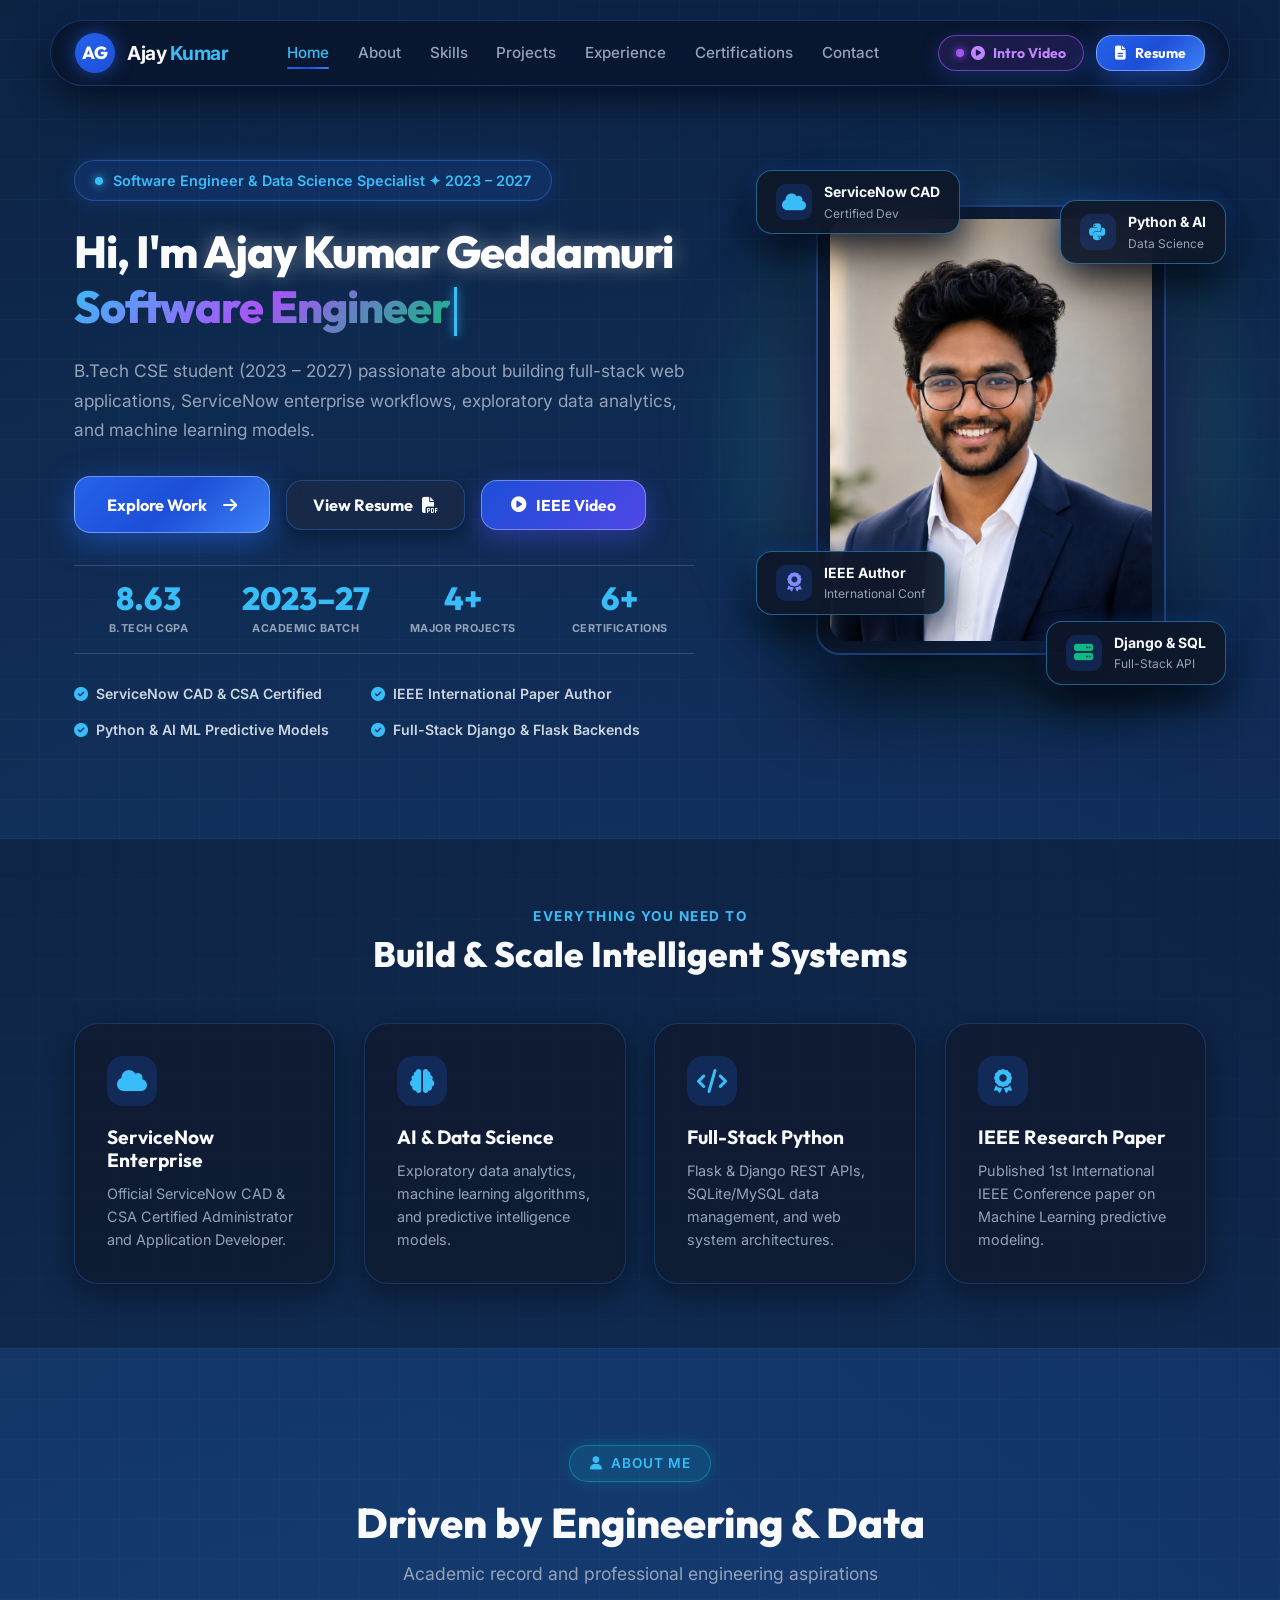
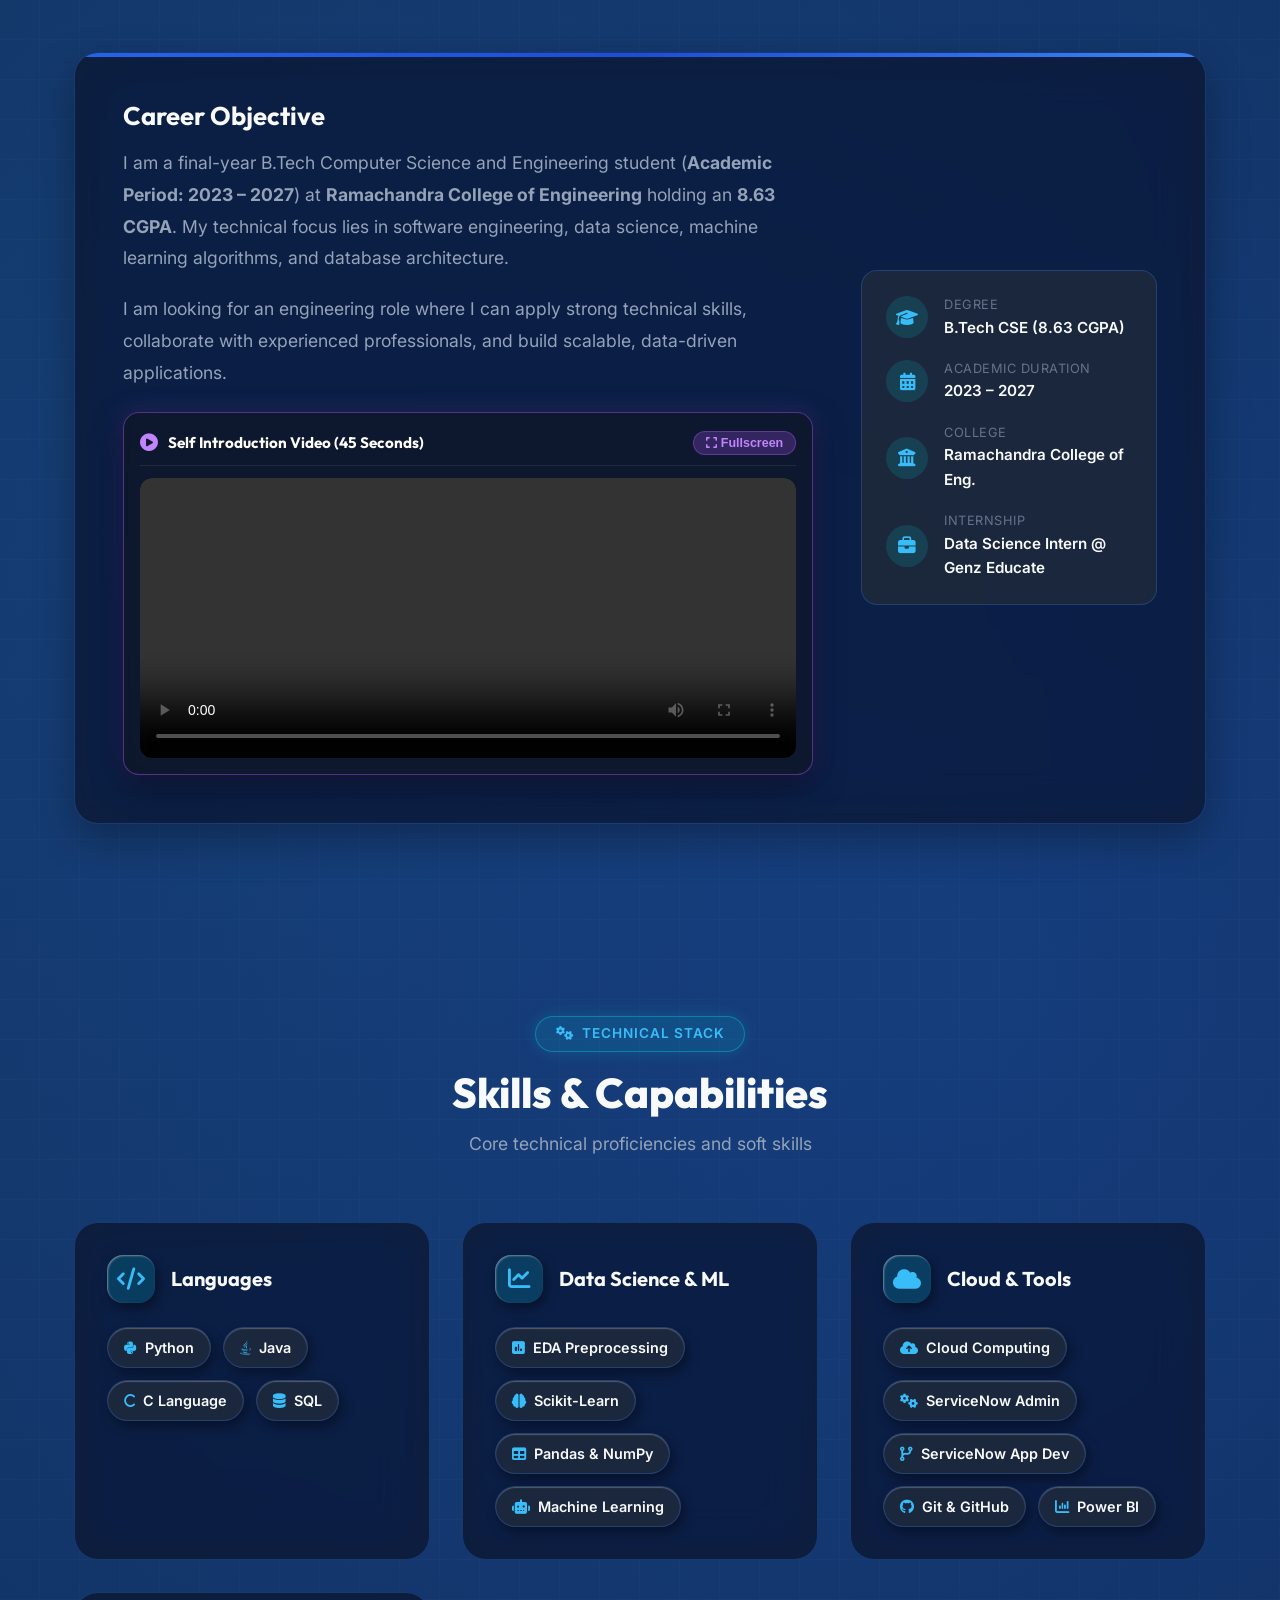
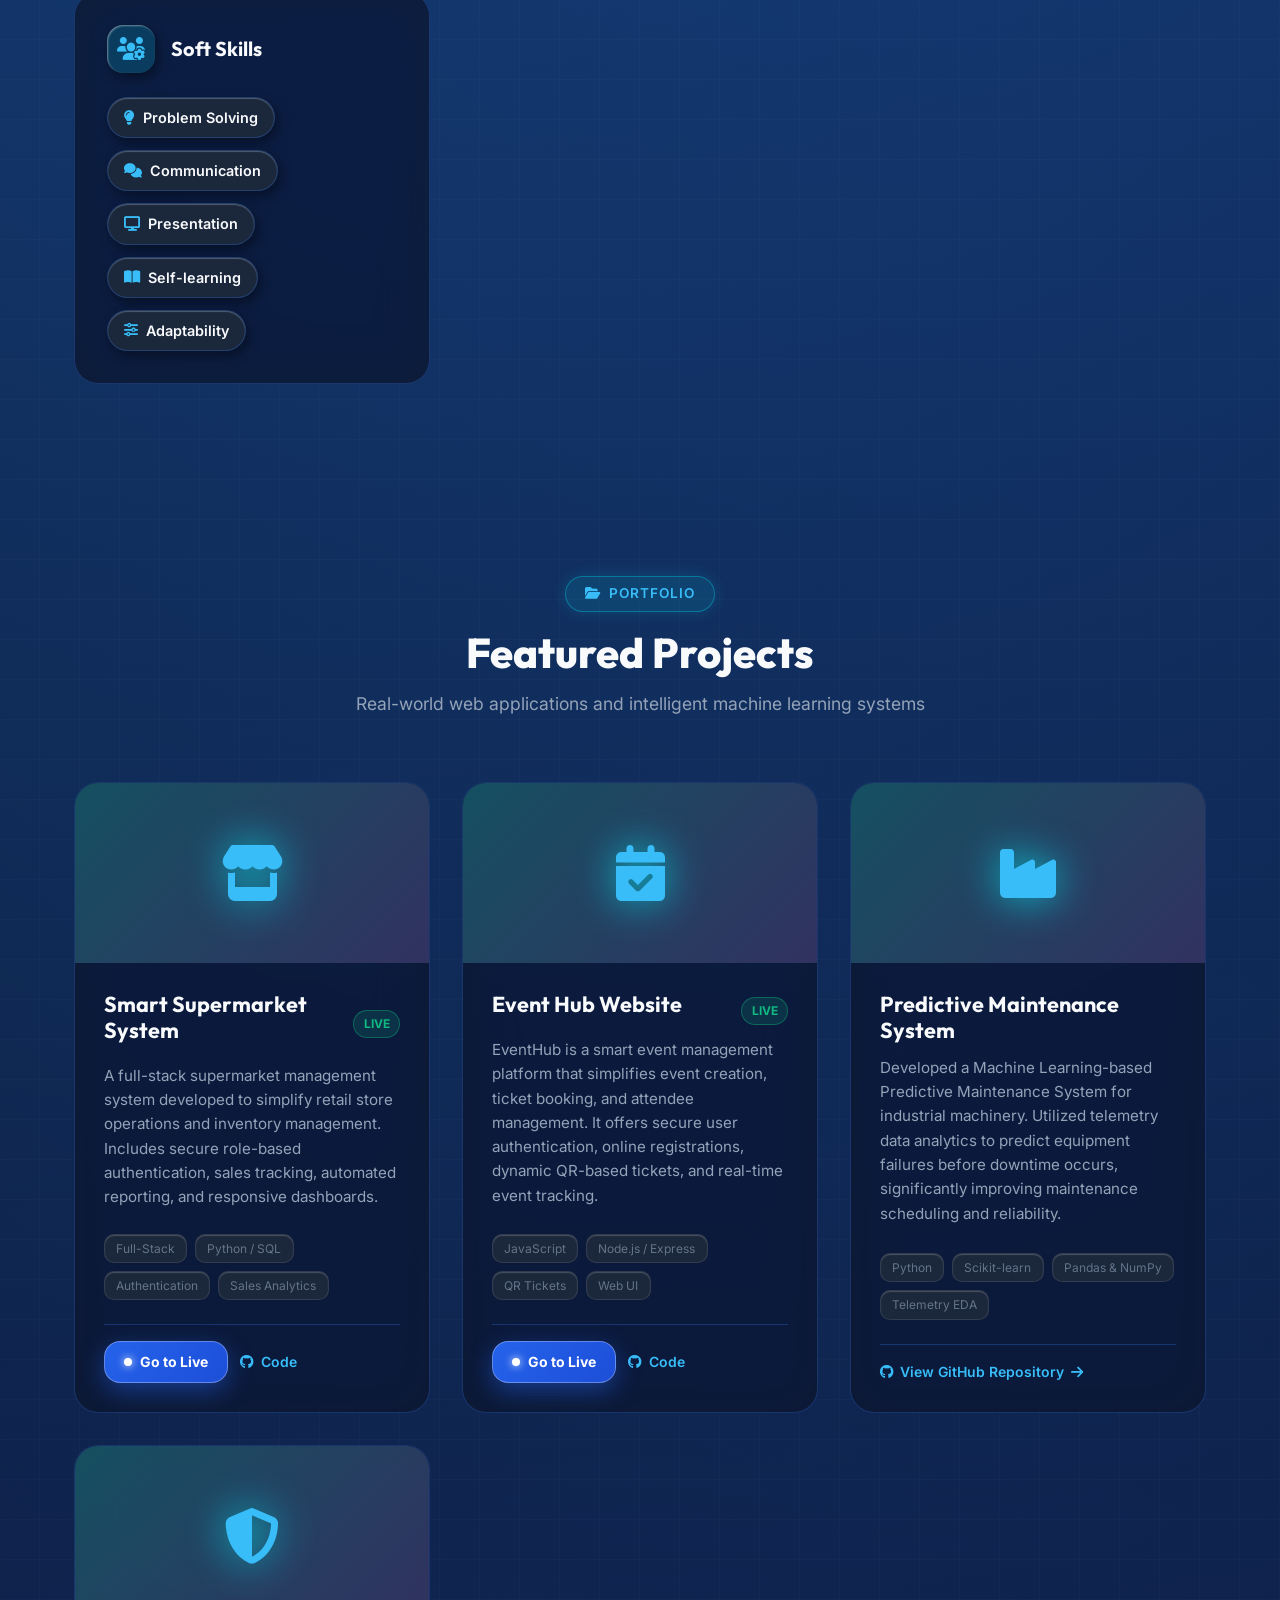
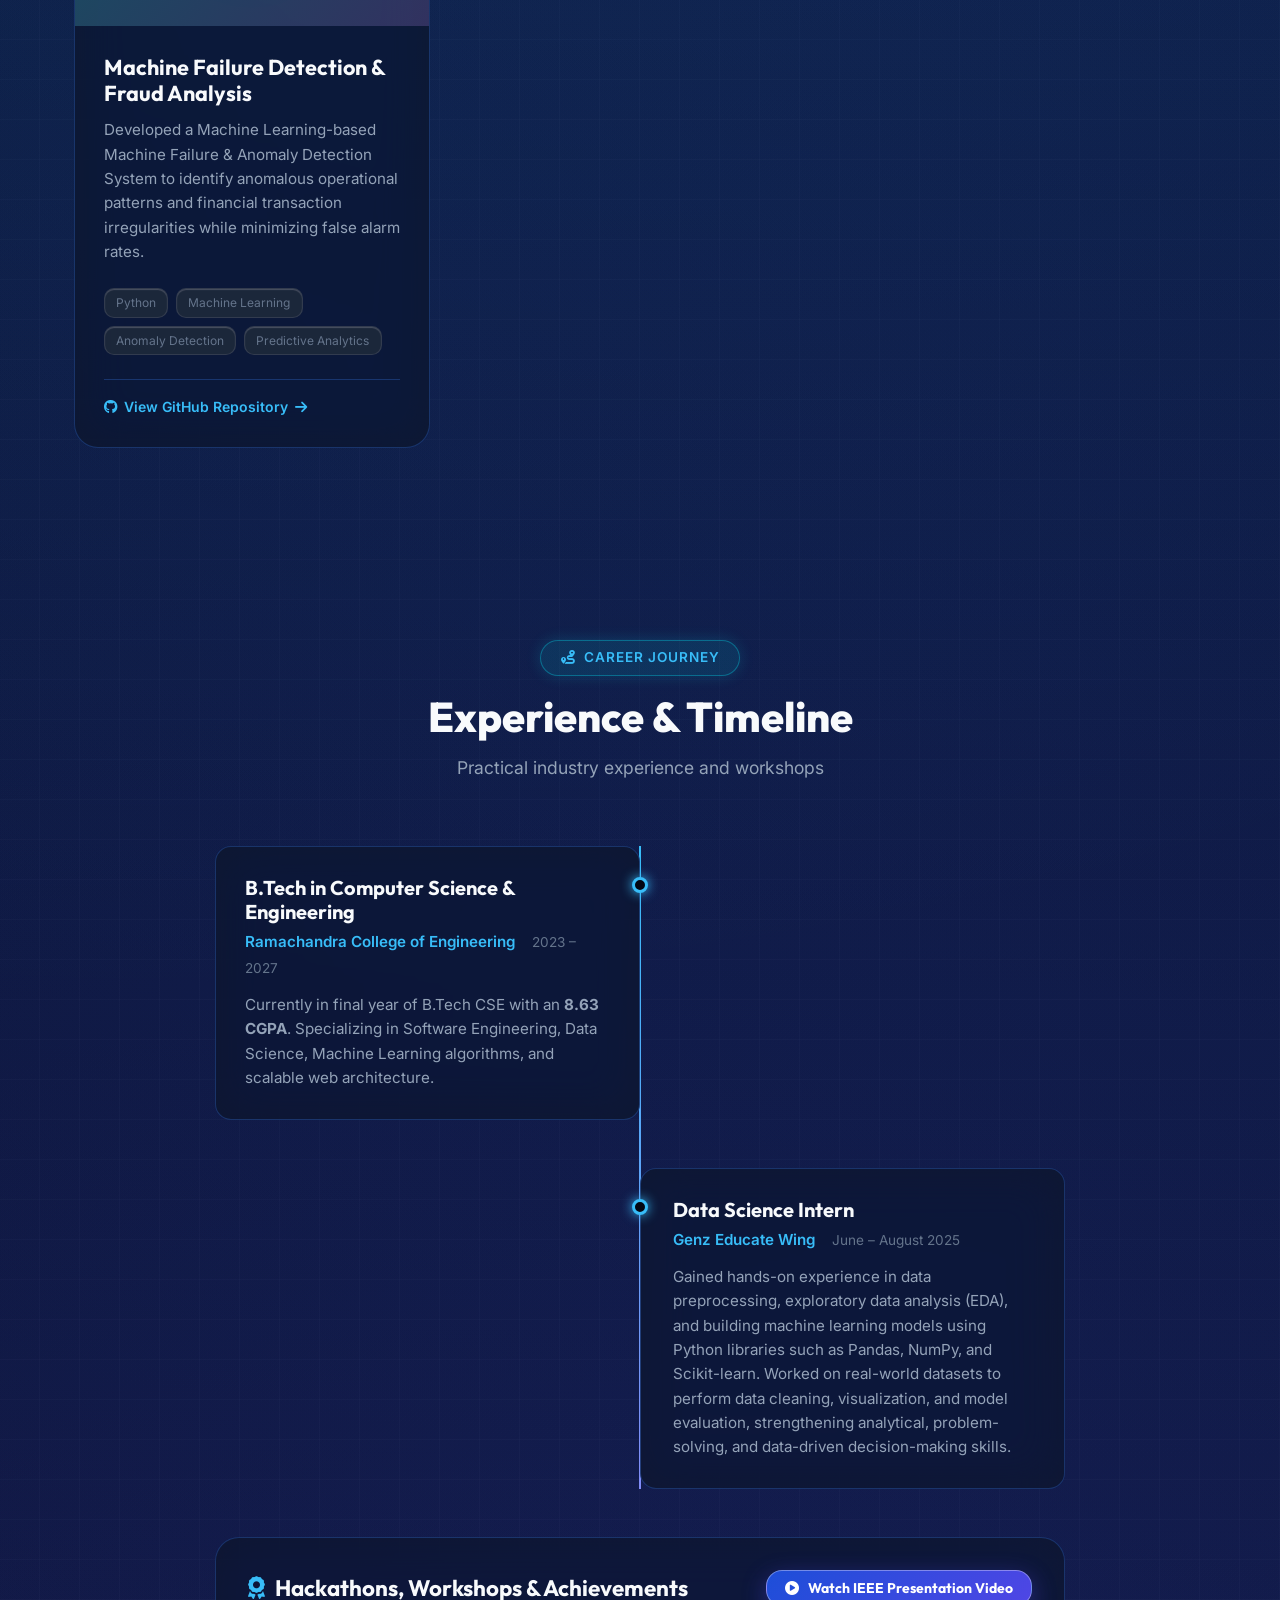
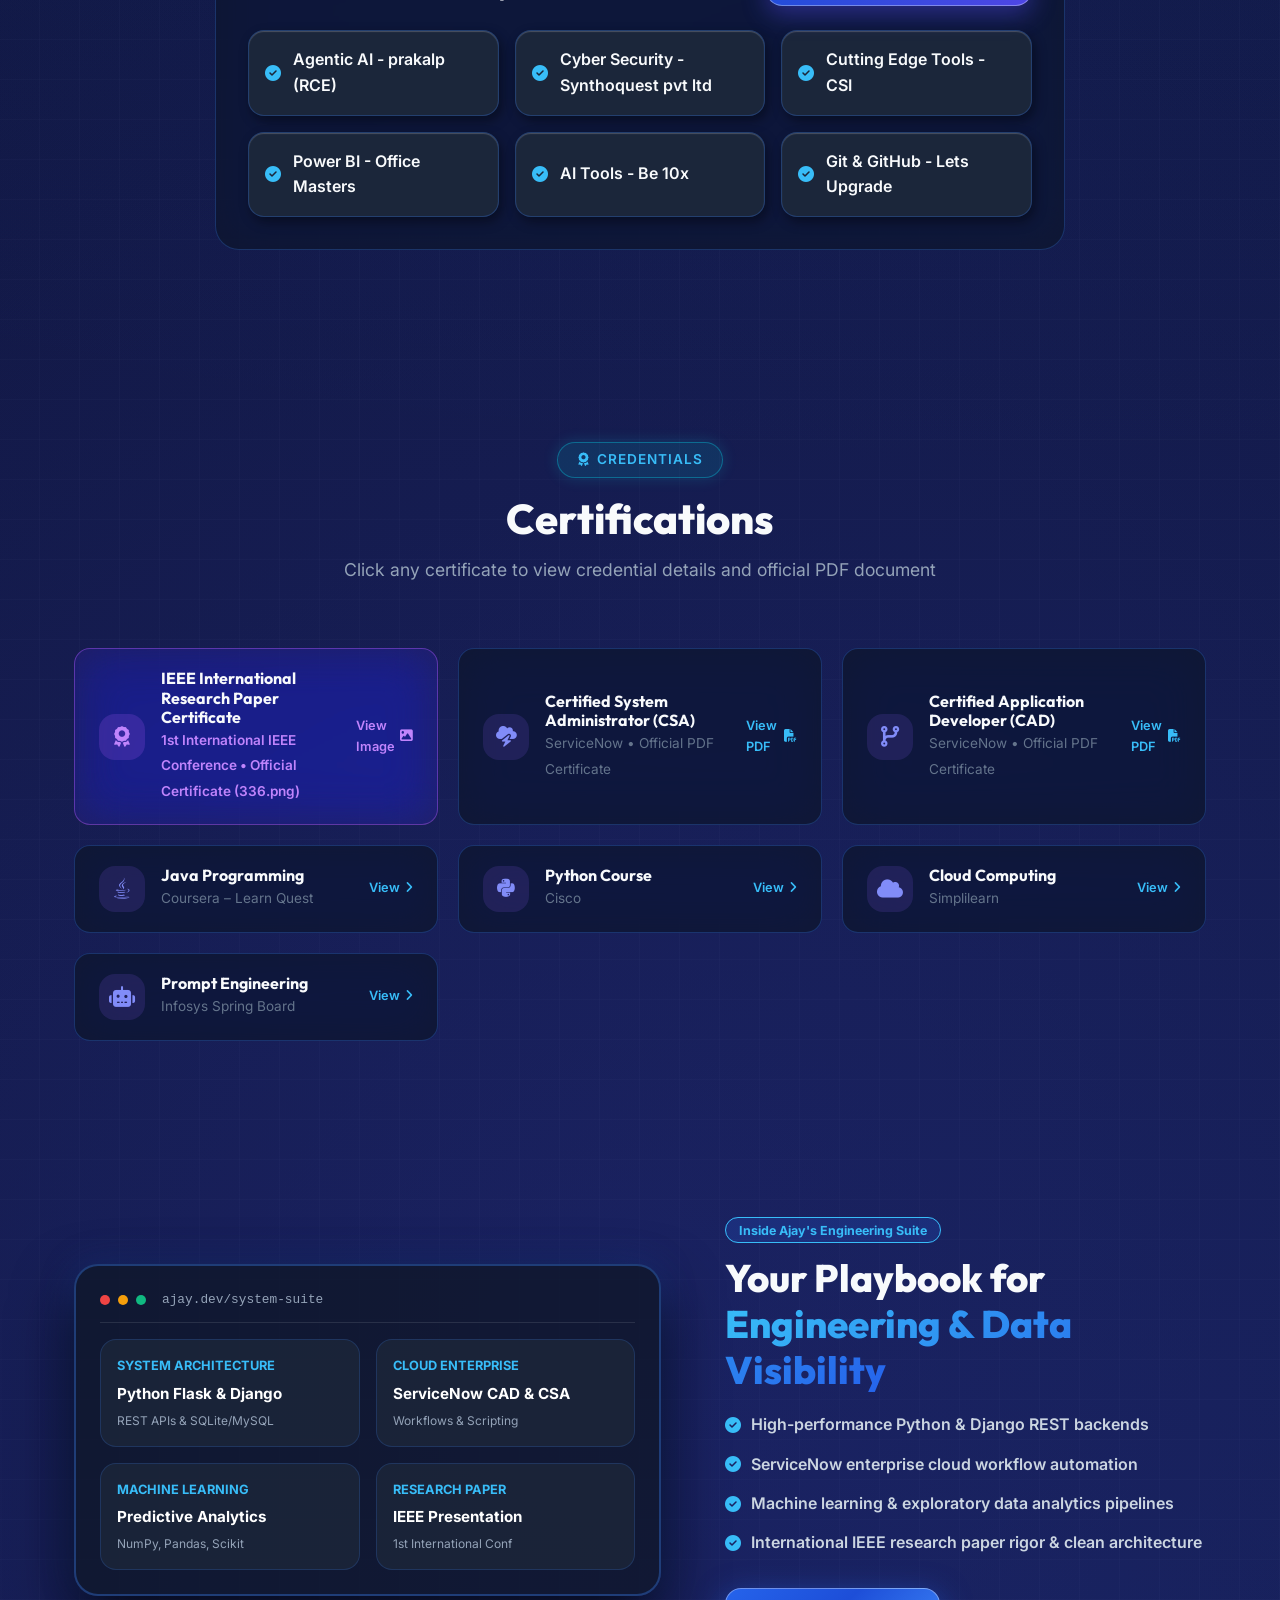
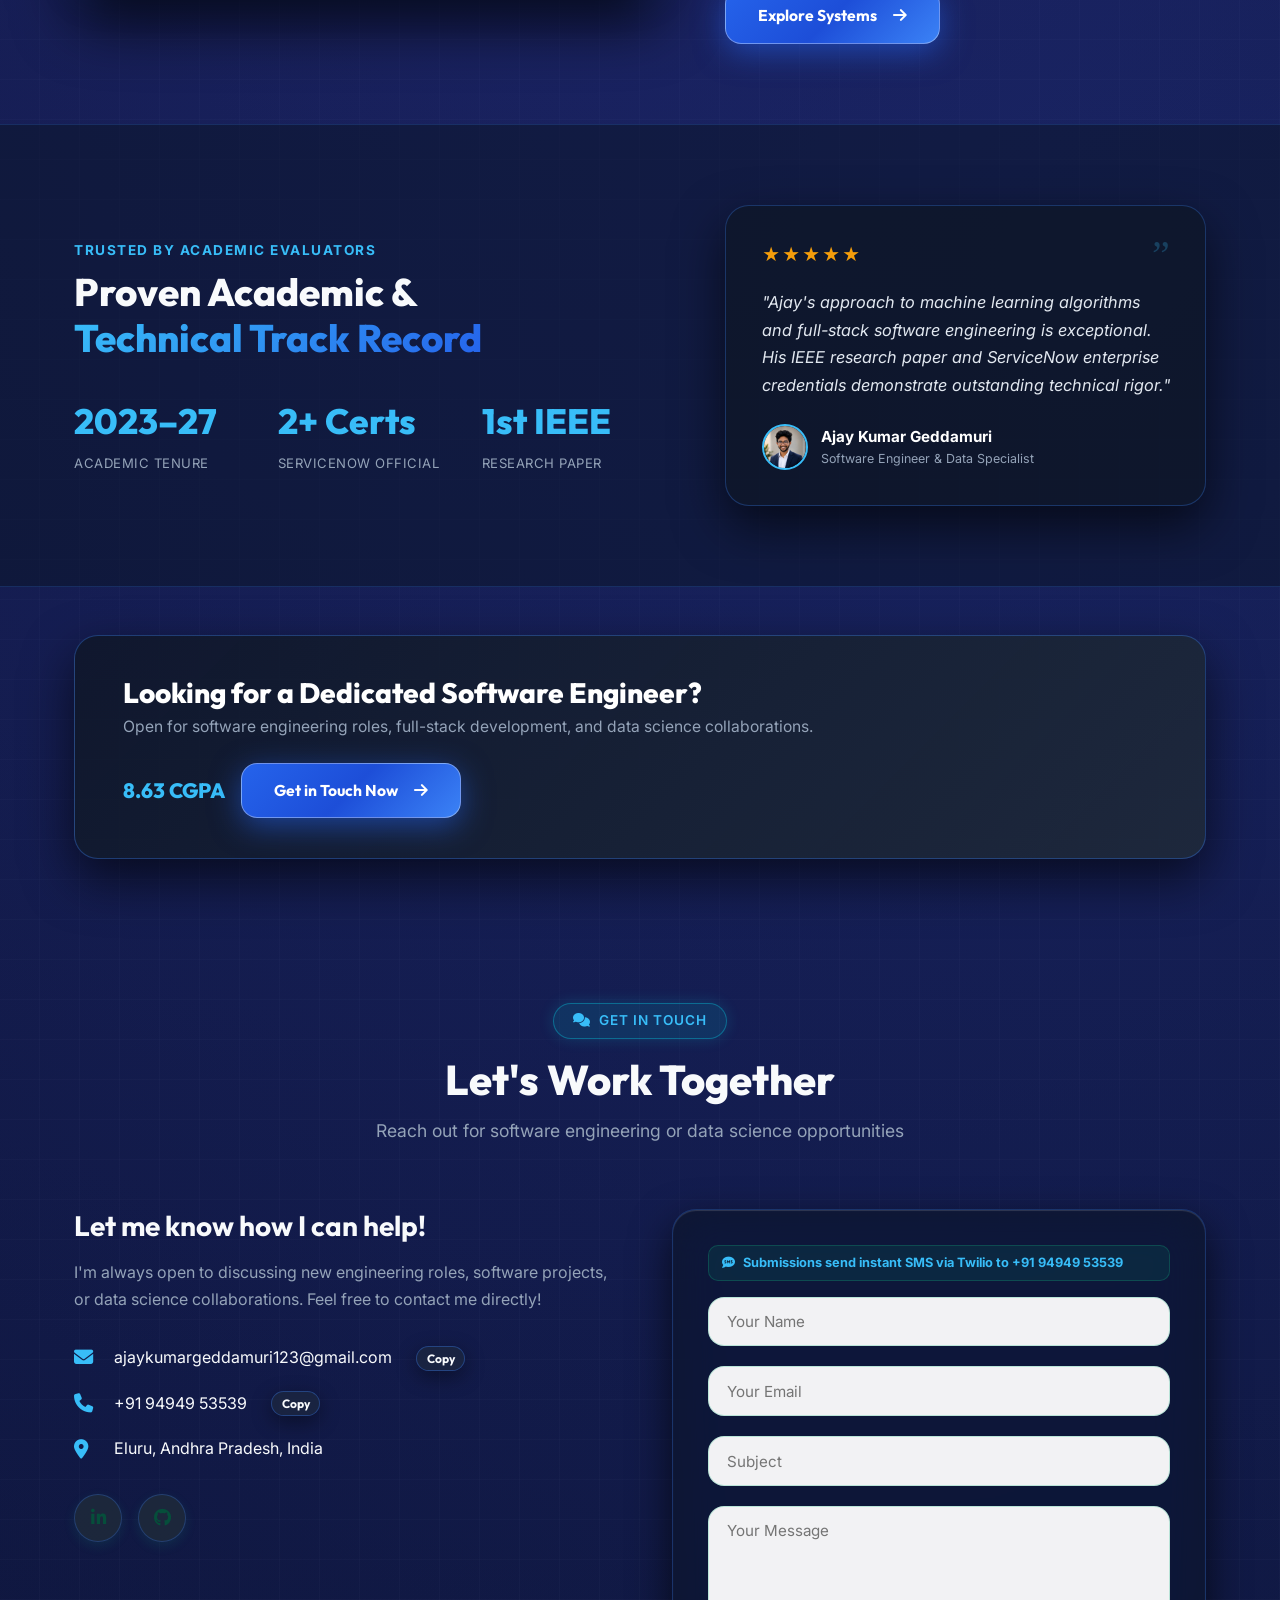
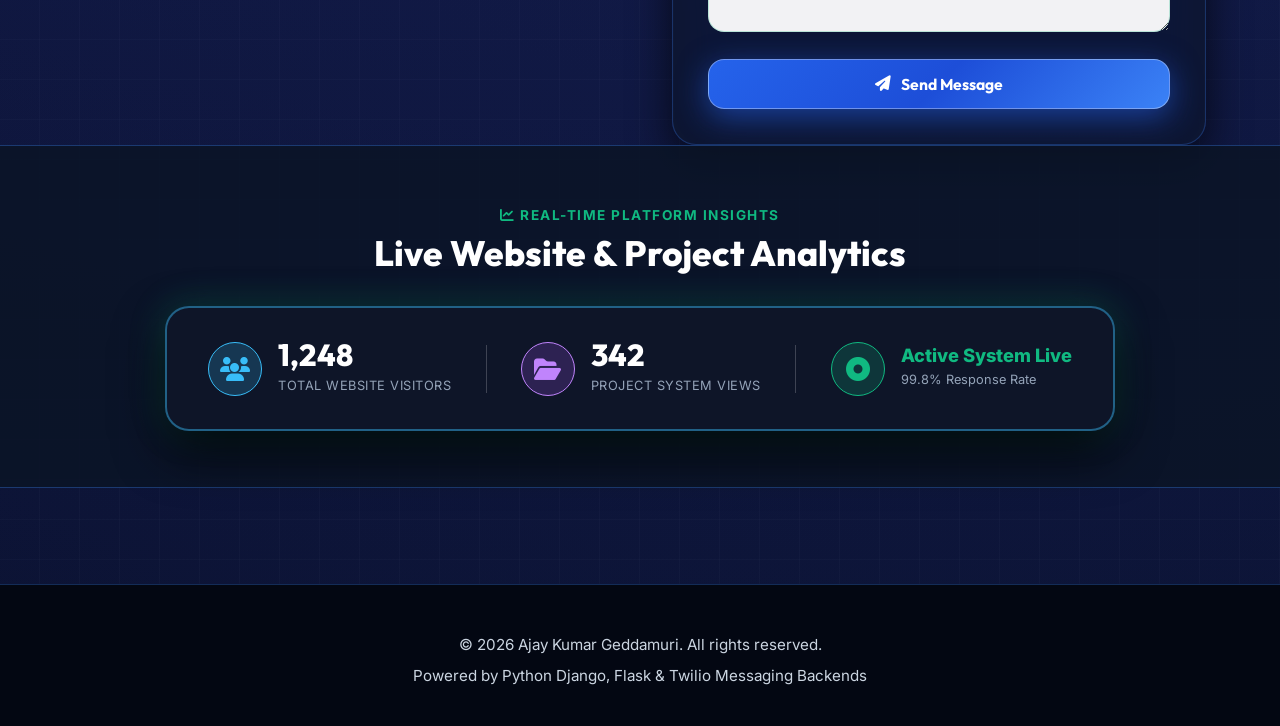
==== commit f21ba8c9: "Link updated resume (Ajay_Resume.png) and IEEE Conference Certificate (336.png) with interactive mod" ====
--- a/index.html
+++ b/index.html
@@ -585,6 +585,15 @@
                 </div>
 
                 <div class="certs-grid-container">
+                    <div class="cert-card-clickable" onclick="openCertModal('ieee_conference')" style="border: 1px solid rgba(168, 85, 247, 0.45); background: rgba(168, 85, 247, 0.08);">
+                        <div class="cert-badge-icon" style="background: rgba(168, 85, 247, 0.2); color: #c084fc;"><i class="fa-solid fa-award"></i></div>
+                        <div>
+                            <h4 style="font-size: 1rem; color: var(--text-main);">IEEE International Research Paper Certificate</h4>
+                            <span style="font-size: 0.85rem; color: #c084fc; font-weight: 600;">1st International IEEE Conference • Official Certificate (336.png)</span>
+                        </div>
+                        <div class="cert-view-badge" style="border-color: rgba(168, 85, 247, 0.5); color: #c084fc;">View Image <i class="fa-solid fa-image"></i></div>
+                    </div>
+
                     <div class="cert-card-clickable" onclick="openCertModal('servicenow_sysadmin')">
                         <div class="cert-badge-icon"><i class="fa-solid fa-cloud-bolt"></i></div>
                         <div>
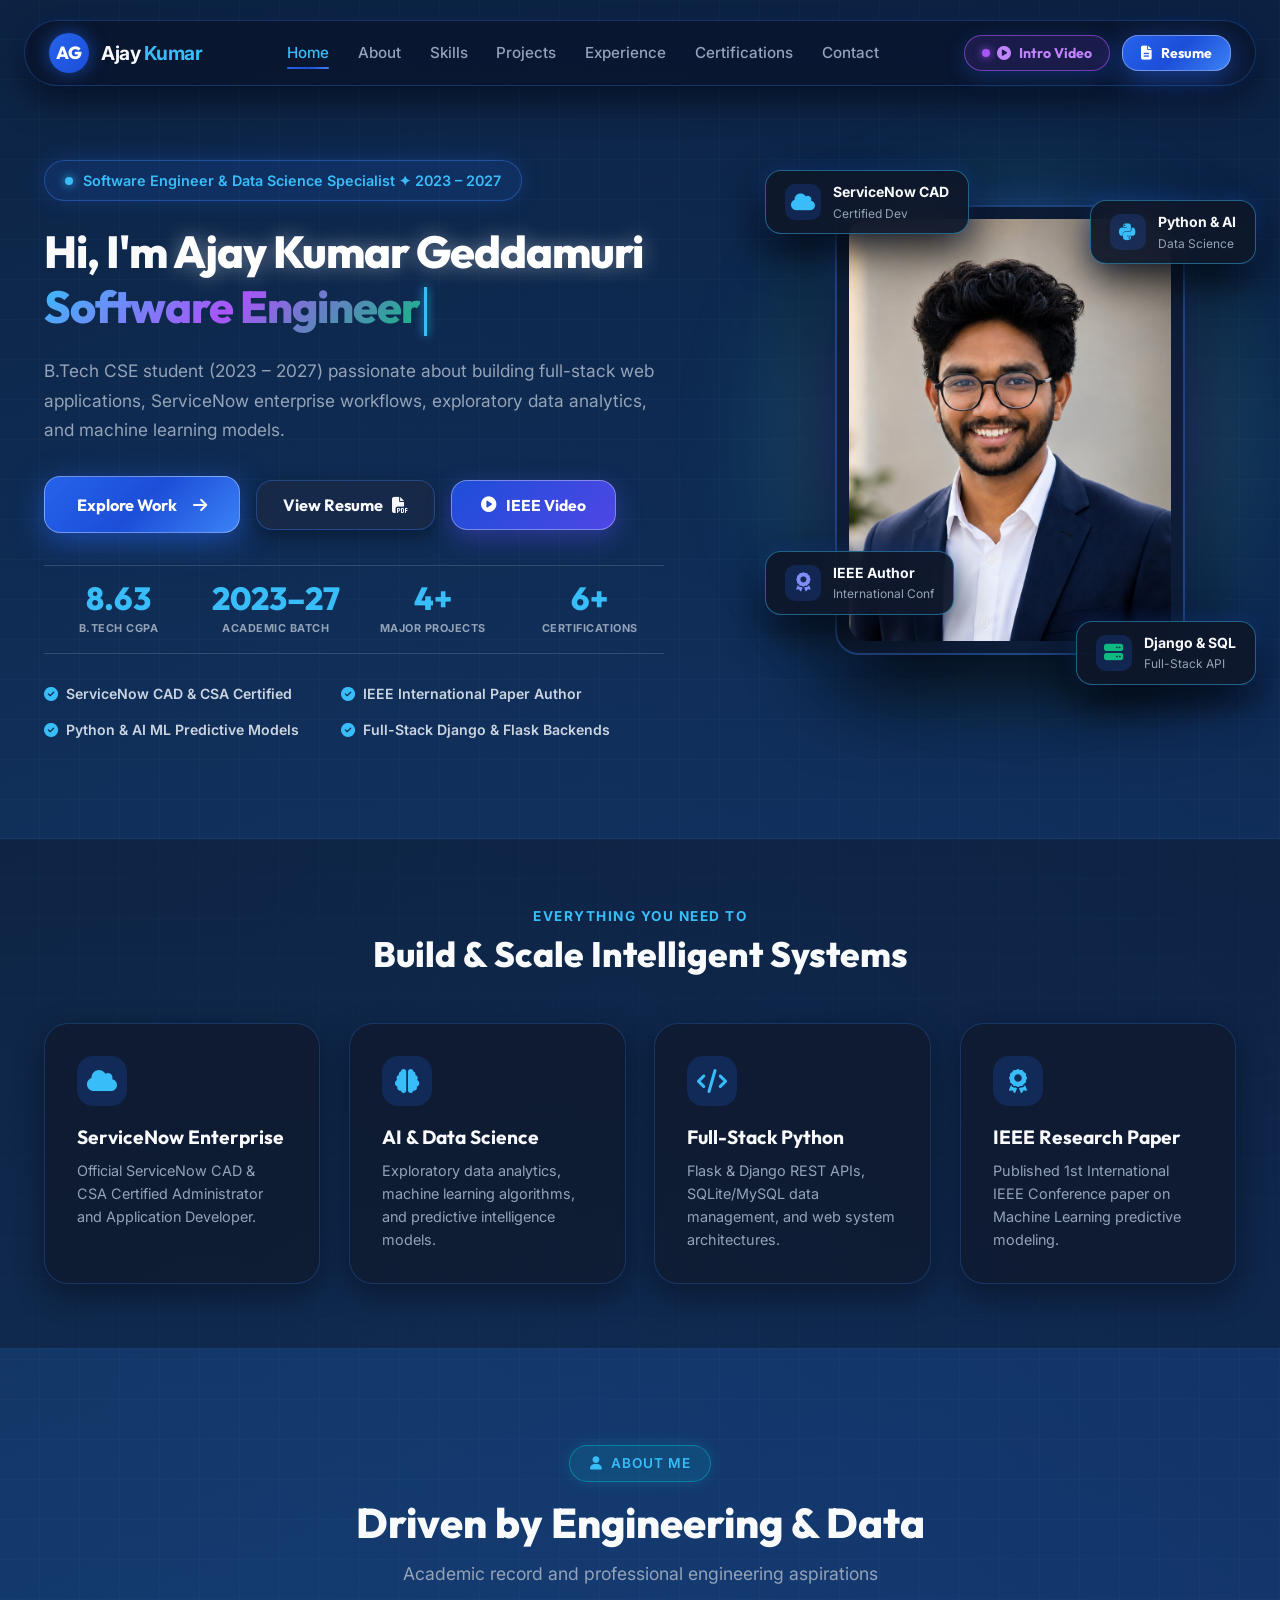
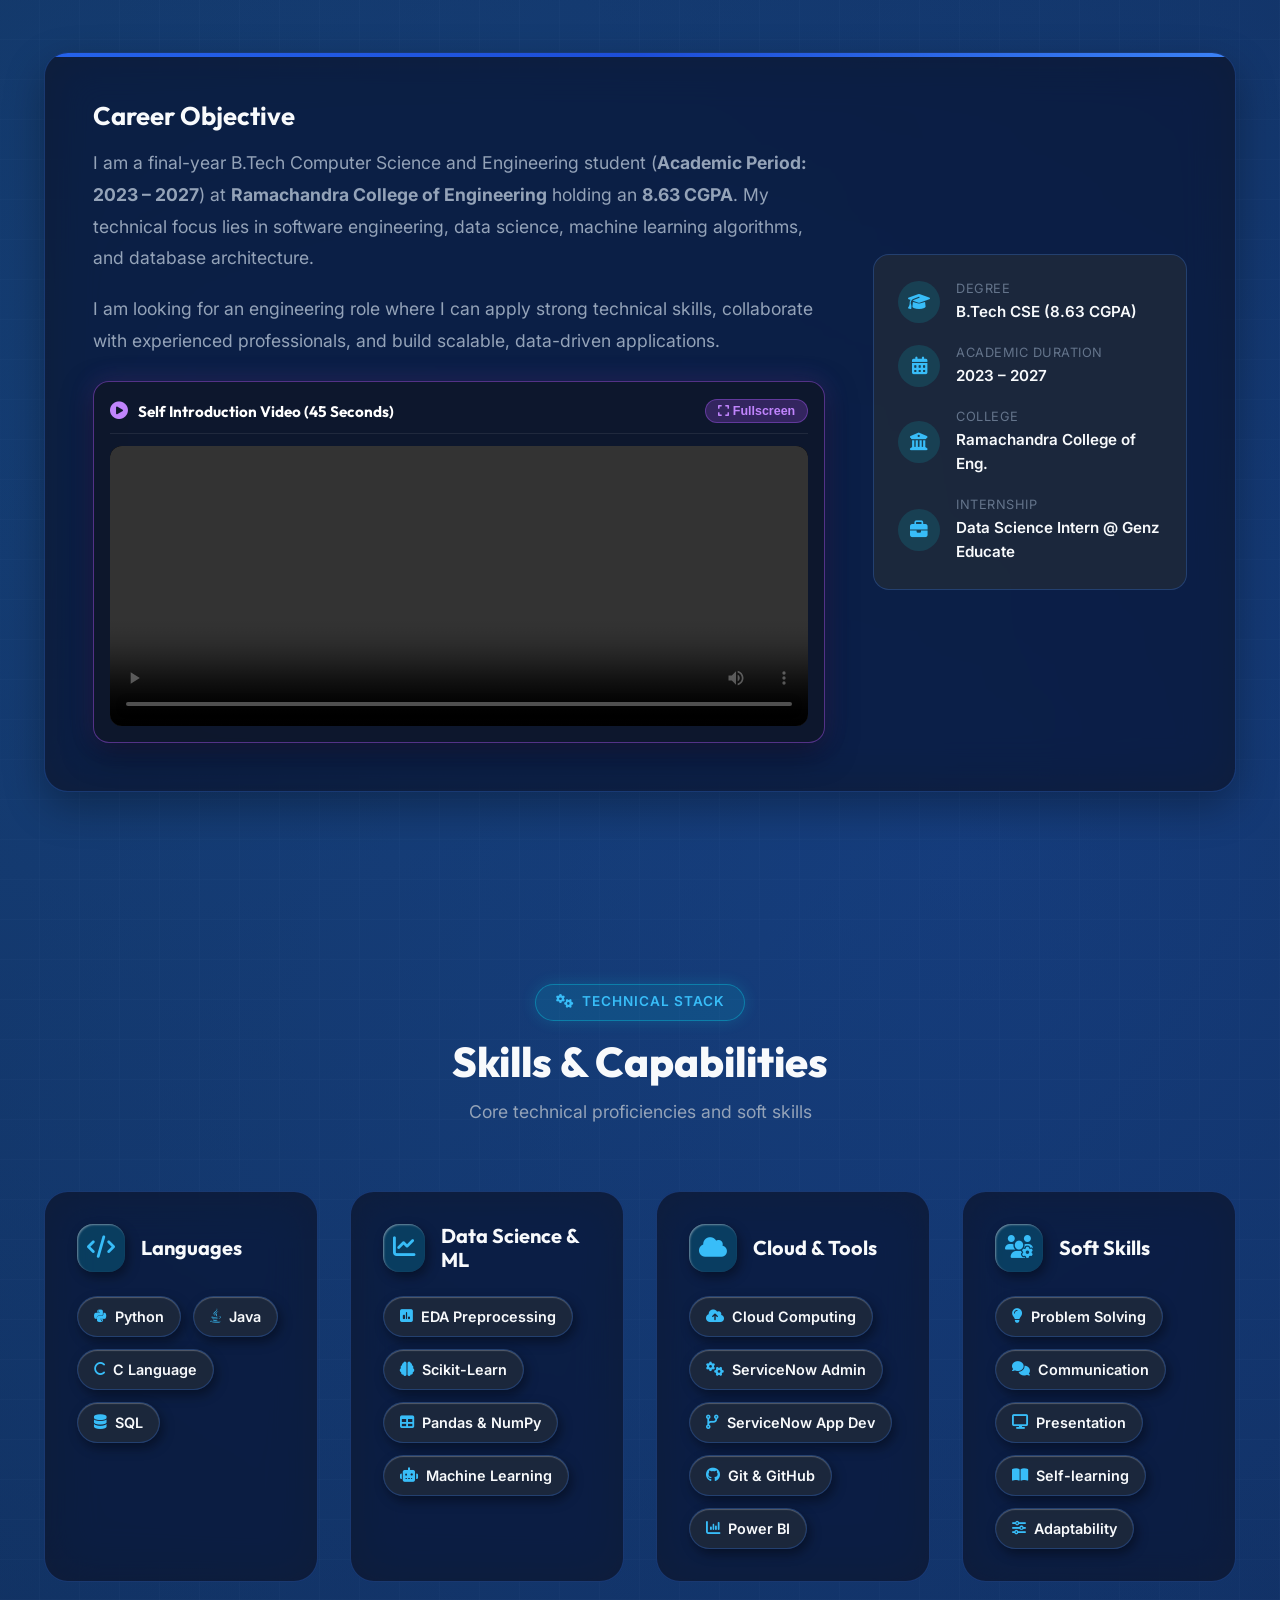
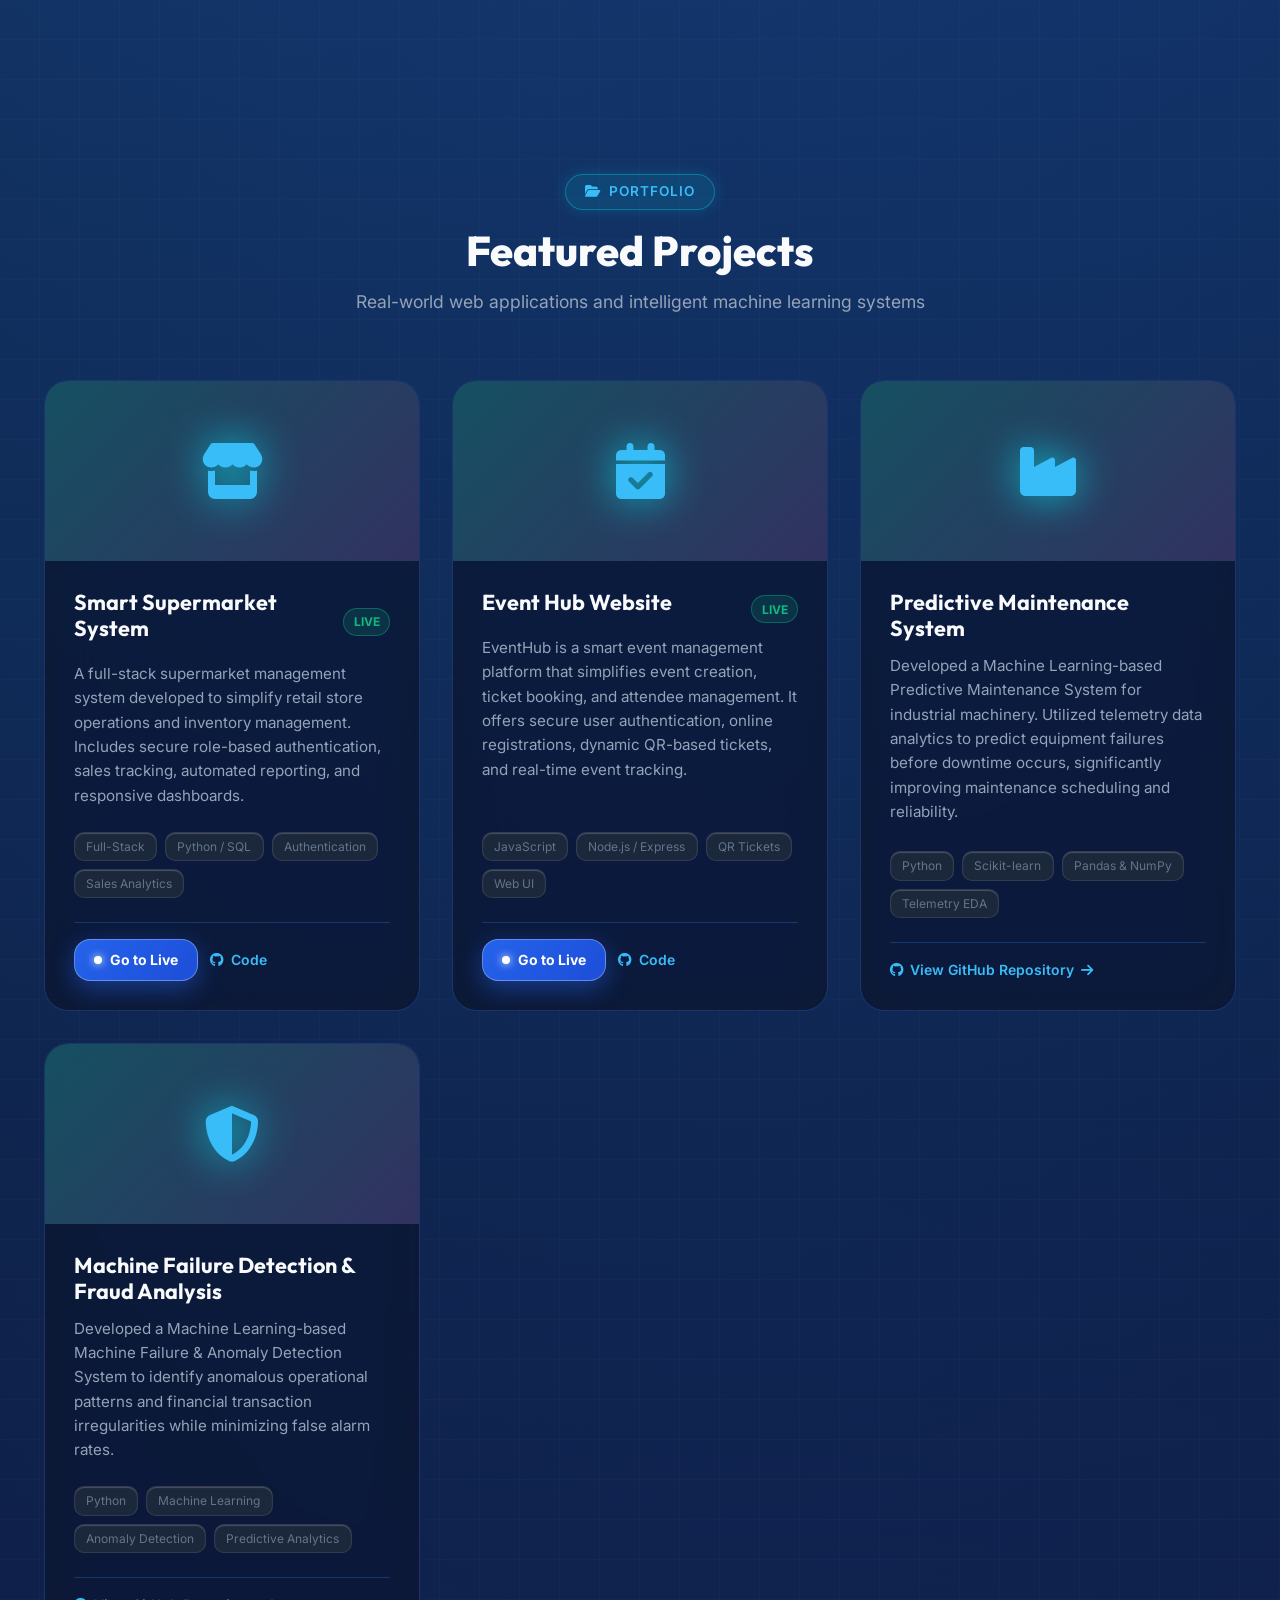
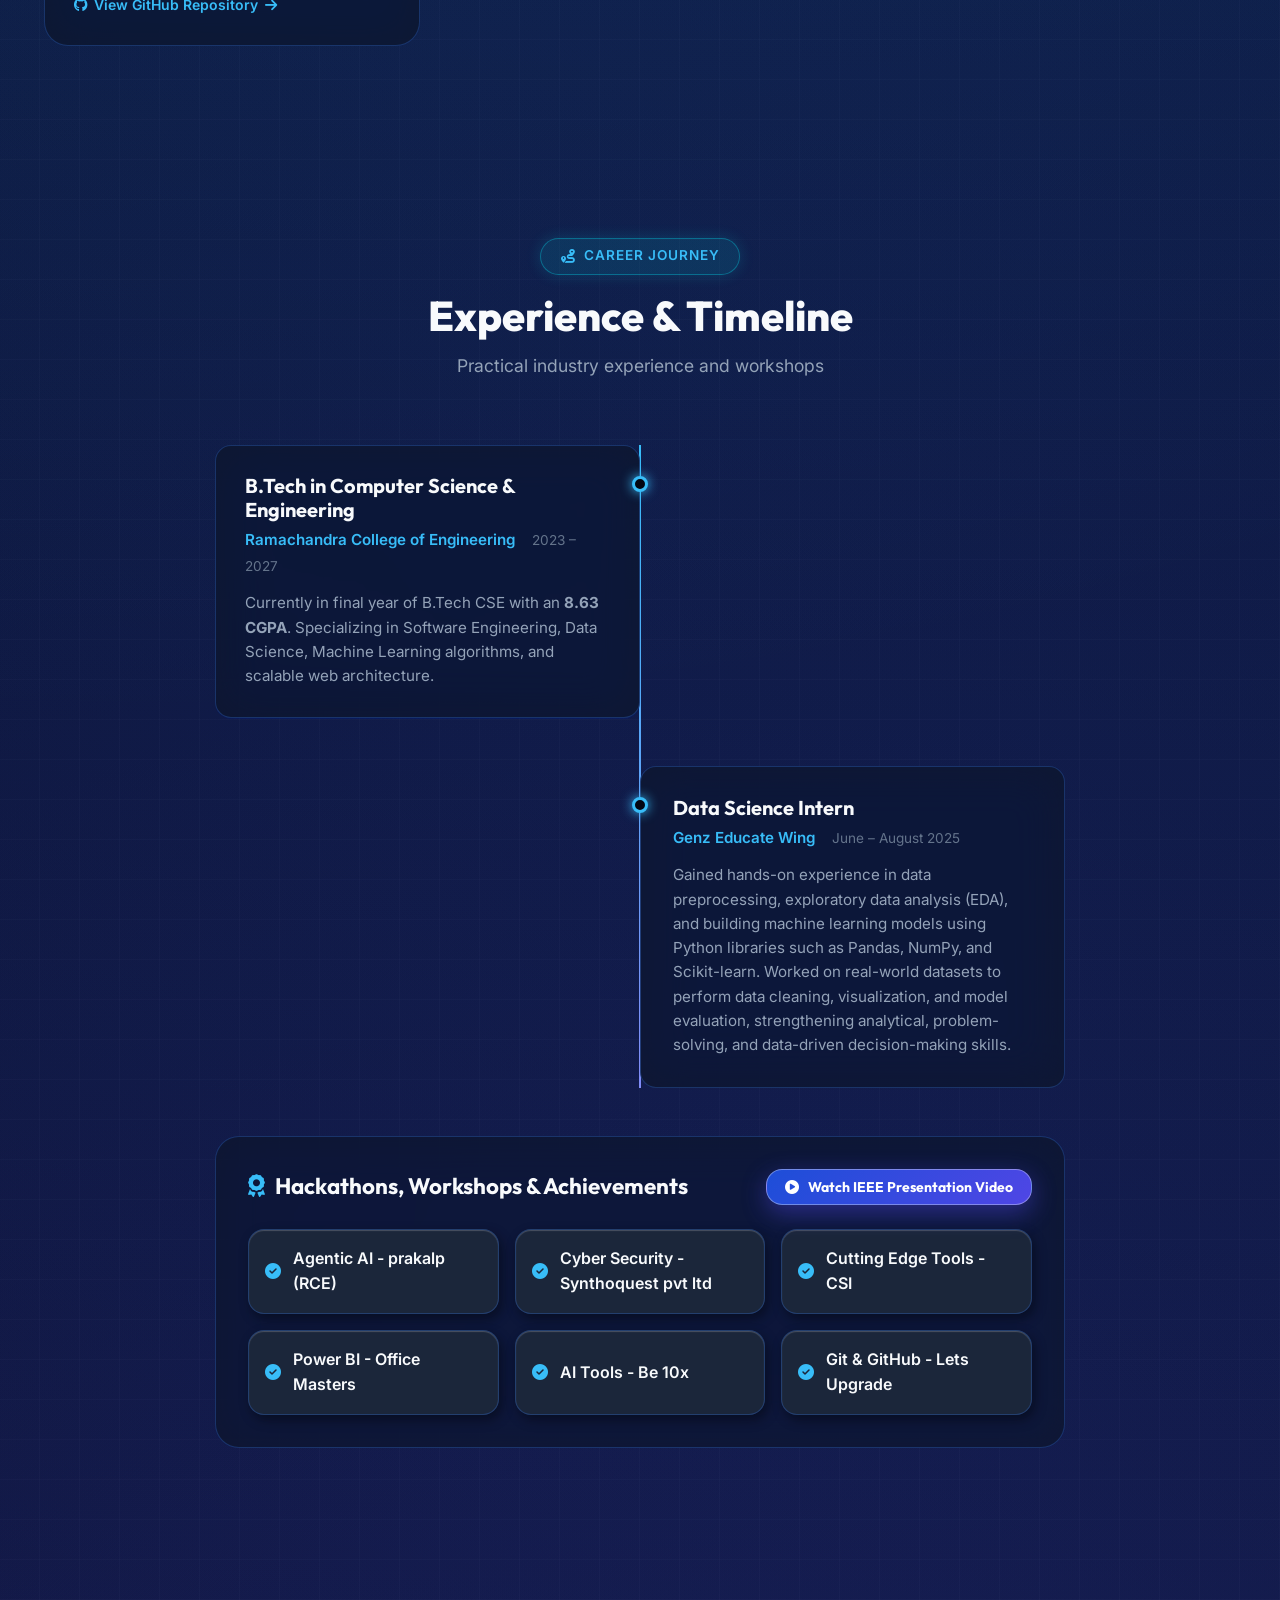
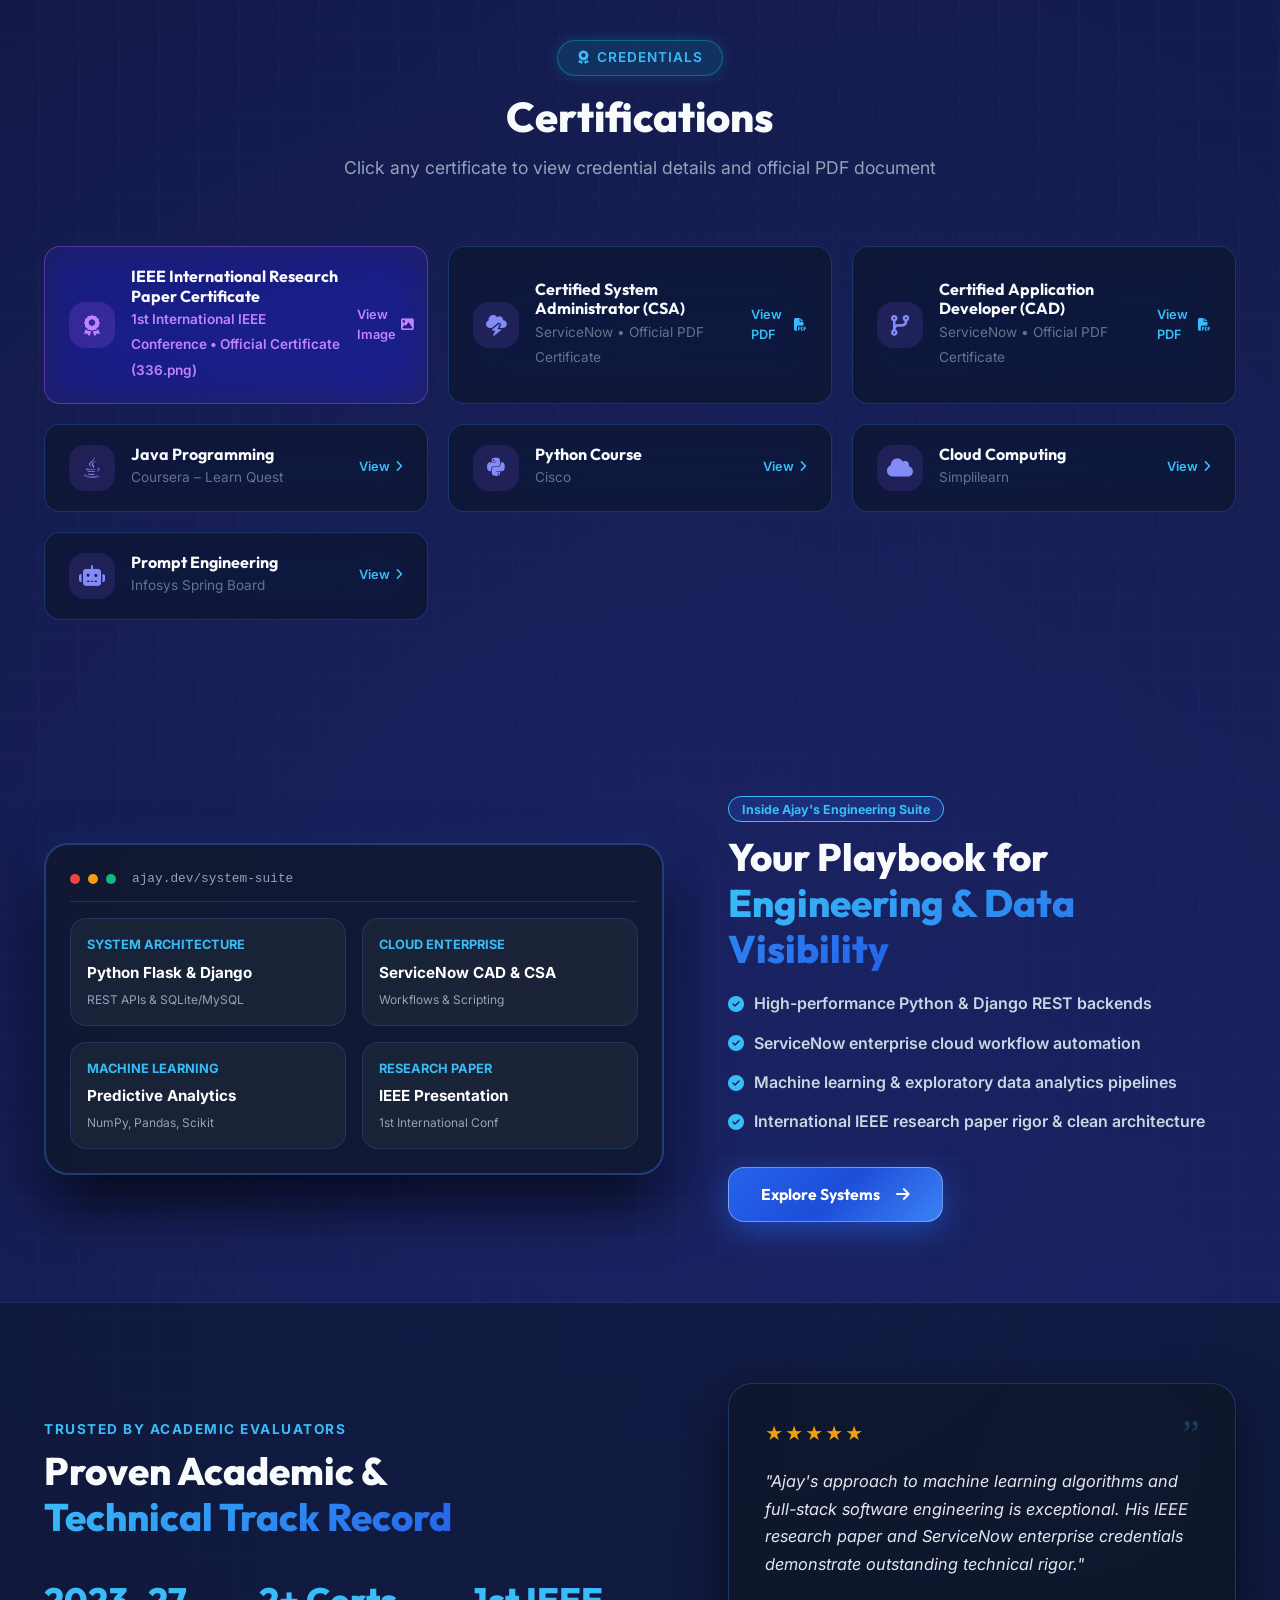
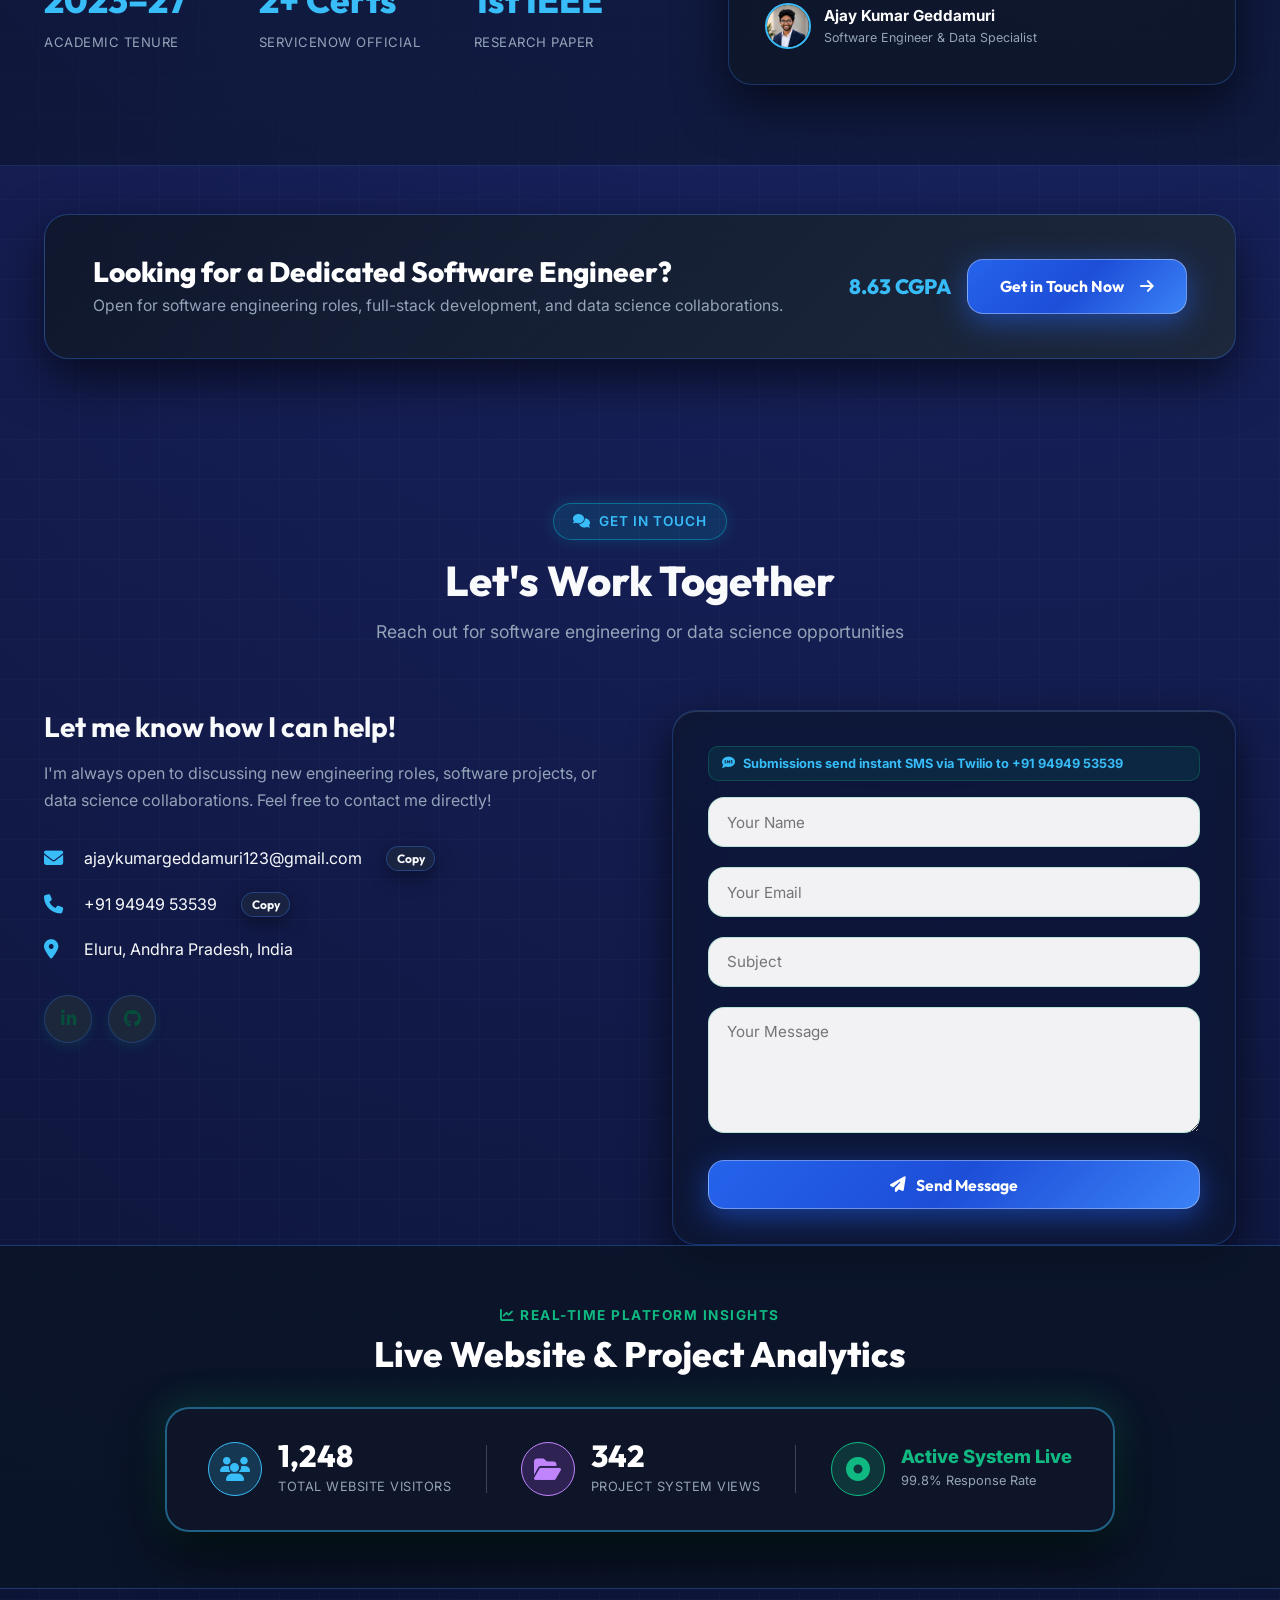
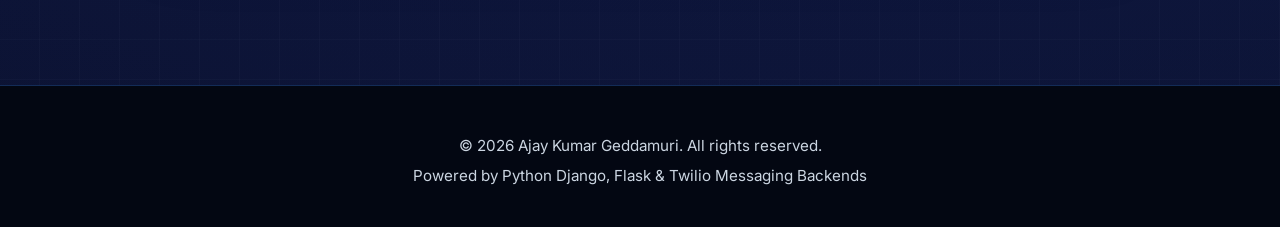
==== commit d7eb7224: "resume path updated" ====
--- a/index.html
+++ b/index.html
@@ -913,17 +913,24 @@
                     <span style="font-size: 0.85rem; color: var(--cyan-electric); font-weight: 600;">Software Engineer & Data Science Specialist</span>
                 </div>
                 <div style="display: flex; gap: 0.5rem; flex-wrap: wrap;">
-                    <a href="/static/assets/resume.png" target="_blank" rel="noopener noreferrer" class="btn btn-secondary btn-sm">
-                        <i class="fa-solid fa-expand"></i> Open Full Image
+                    <a href="/static/assets/Ajay Kumar Geddamuri.pdf" target="_blank" rel="noopener noreferrer" class="btn btn-secondary btn-sm">
+                        <i class="fa-solid fa-arrow-up-right-from-square"></i> Open PDF
                     </a>
-                    <a href="/static/assets/resume.png" download="Ajay_Kumar_Geddamuri_Resume.png" class="btn btn-primary btn-sm">
+                    <a href="/static/assets/Ajay Kumar Geddamuri.pdf" download="Ajay Kumar Geddamuri.pdf" class="btn btn-primary btn-sm">
                         <i class="fa-solid fa-download"></i> Download Resume
                     </a>
                 </div>
             </div>
 
-            <div style="background: #000; border-radius: var(--radius-md); overflow: hidden; border: 1px solid var(--border-glass); margin-bottom: 1rem; max-height: 600px; overflow-y: auto;">
-                <img src="/static/assets/resume.png" alt="Ajay Kumar Geddamuri Resume" style="width: 100%; display: block; object-fit: contain;">
+            <div style="background: #0f172a; border-radius: var(--radius-md); overflow: hidden; border: 1px solid var(--border-glass); margin-bottom: 1rem; height: 620px;">
+                <iframe src="/static/assets/Ajay Kumar Geddamuri.pdf" style="width: 100%; height: 100%; border: none; display: block;" title="Ajay Kumar Geddamuri Resume">
+                    <div style="padding: 2.5rem; text-align: center; color: var(--text-muted);">
+                        <p style="margin-bottom: 1rem; font-size: 1rem;">Your browser does not support inline PDF viewing.</p>
+                        <a href="/static/assets/Ajay Kumar Geddamuri.pdf" target="_blank" rel="noopener noreferrer" class="btn btn-primary btn-sm" style="display: inline-flex; align-items: center; gap: 0.5rem;">
+                            <i class="fa-solid fa-file-pdf"></i> View / Download Resume PDF
+                        </a>
+                    </div>
+                </iframe>
             </div>
         </div>
     </div>
--- a/static/styles.css
+++ b/static/styles.css
@@ -1503,3 +1503,777 @@
     gap: 2.5rem;
   }
 }
+
+
+/* ==========================================================================
+   12. RESPONSIVE LAYER  (320px -> 1440px+)
+   --------------------------------------------------------------------------
+   Append-only: nothing above this line was changed.
+   Breakpoints (desktop-first, smaller blocks override larger ones):
+     >=1280  wide desktop      <=1100 hamburger nav     <=1024 small laptop
+     <=900   stacked 2-col     <=868  hero stacks       <=768  tablet
+     <=600   large phone       <=560  hide header intro <=480  phone
+     <=400   small phone       320    smallest supported
+   Rules that use !important exist only to beat inline style="" attributes
+   in templates/index.html.
+   ========================================================================== */
+
+/* --------------------------------------------------------------------------
+   12.0 SAFETY NETS (all sizes)
+   -------------------------------------------------------------------------- */
+html {
+  -webkit-text-size-adjust: 100%;
+  text-size-adjust: 100%;
+}
+
+img, video, svg {
+  max-width: 100%;
+}
+
+/* Anchor targets stay visible below the fixed floating navbar */
+section[id] {
+  scroll-margin-top: 6rem;
+}
+
+/* Grid columns can never be wider than the screen (fixes 340px / 300px mins on 320px phones) */
+.skills-grid {
+  grid-template-columns: repeat(auto-fit, minmax(min(100%, 270px), 1fr));
+}
+
+.projects-grid {
+  grid-template-columns: repeat(auto-fit, minmax(min(100%, 340px), 1fr));
+}
+
+.certs-grid-container {
+  grid-template-columns: repeat(auto-fit, minmax(min(100%, 300px), 1fr));
+}
+
+.workshops-grid-items {
+  grid-template-columns: repeat(auto-fit, minmax(min(100%, 240px), 1fr));
+}
+
+main div[style*="minmax(240px, 1fr)"] {
+  grid-template-columns: repeat(auto-fit, minmax(min(100%, 240px), 1fr)) !important;
+}
+
+/* Flex children may shrink instead of overflowing */
+.project-content,
+.timeline-content,
+.cert-card-clickable > div,
+.info-row > div {
+  min-width: 0;
+}
+
+/* --------------------------------------------------------------------------
+   12.1 WIDE DESKTOP  (>= 1280px)
+   -------------------------------------------------------------------------- */
+@media (min-width: 1280px) {
+  .container {
+    max-width: 1240px;
+  }
+
+  .header-navbar {
+    max-width: 1240px;
+  }
+}
+
+/* --------------------------------------------------------------------------
+   12.2 COMPACT DESKTOP NAV  (1101px - 1279px)
+   -------------------------------------------------------------------------- */
+@media (min-width: 1101px) and (max-width: 1279px) {
+  .nav-menu {
+    gap: 1.1rem;
+  }
+
+  .nav-link {
+    font-size: 0.9rem;
+  }
+}
+
+/* --------------------------------------------------------------------------
+   12.3 HAMBURGER NAVIGATION  (<= 1100px)
+   The 7 links + 2 buttons no longer fit on one line below ~1100px.
+   -------------------------------------------------------------------------- */
+@media (max-width: 1100px) {
+  .hamburger {
+    display: inline-flex;
+    align-items: center;
+    justify-content: center;
+    width: 44px;
+    height: 44px;
+    flex-shrink: 0;
+    color: var(--text-main);
+    background: rgba(37, 99, 235, 0.14);
+    border: 1px solid var(--border-glass);
+    border-radius: var(--radius-full);
+    font-size: 1.25rem;
+    transition: var(--transition-smooth);
+  }
+
+  .hamburger:hover {
+    border-color: var(--cyan-electric);
+    color: var(--cyan-electric);
+  }
+
+  /* Dropdown panel: hidden by default, shown with .active (toggled by script.js) */
+  .nav-menu {
+    position: absolute;
+    top: calc(100% + 0.75rem);
+    left: 0;
+    right: 0;
+    width: auto;
+    flex-direction: column;
+    align-items: stretch;
+    gap: 0.25rem;
+    padding: 1rem;
+    text-align: center;
+    background: #0b1426;
+    border: 1px solid var(--border-glass);
+    border-radius: var(--radius-lg);
+    box-shadow: 0 20px 45px rgba(0, 0, 0, 0.7), 0 0 25px rgba(37, 99, 235, 0.2);
+    backdrop-filter: none;
+    -webkit-backdrop-filter: none;
+    max-height: calc(100vh - 7rem);
+    overflow-y: auto;
+    opacity: 0;
+    visibility: hidden;
+    pointer-events: none;
+    transform: translateY(-10px);
+    transition: opacity 0.25s ease, transform 0.25s ease, visibility 0.25s;
+  }
+
+  .nav-menu.active {
+    left: 0;
+    right: 0;
+    opacity: 1;
+    visibility: visible;
+    pointer-events: auto;
+    transform: translateY(0);
+  }
+
+  .nav-menu li {
+    width: 100%;
+  }
+
+  .nav-link {
+    display: block;
+    padding: 0.85rem 1rem;
+    border-radius: var(--radius-md);
+    font-size: 1rem;
+  }
+
+  .nav-link::after {
+    display: none;
+  }
+
+  .nav-link:hover,
+  .nav-link.active {
+    background: rgba(37, 99, 235, 0.18);
+  }
+}
+
+/* --------------------------------------------------------------------------
+   12.4 SMALL LAPTOP / LARGE TABLET LANDSCAPE  (<= 1024px)
+   Hero stays 2-column here, so shrink the portrait and spacing.
+   -------------------------------------------------------------------------- */
+@media (max-width: 1024px) {
+  .hero-grid {
+    gap: 2.5rem;
+  }
+
+  .hero-title {
+    font-size: 2.4rem !important;
+  }
+
+  .hero-image-wrapper {
+    min-height: 480px;
+    padding: 20px 24px;
+  }
+
+  .avatar-glass-card {
+    width: 300px;
+    height: 390px;
+  }
+
+  .hero-portrait-aura {
+    width: 400px;
+    height: 400px;
+  }
+
+  /* 4 hero stats share a narrow column here: keep "2023-27" on one line */
+  .hero-content > div[style*="repeat(4, 1fr)"] > div > div:first-child {
+    font-size: 1.6rem !important;
+    white-space: nowrap;
+  }
+}
+
+/* --------------------------------------------------------------------------
+   12.5 STACK INLINE 2-COLUMN SECTIONS  (<= 900px)
+   Laptop-mockup section and the trust/testimonial section.
+   -------------------------------------------------------------------------- */
+@media (max-width: 900px) {
+  main div[style*="grid-template-columns: 1.1fr 0.9fr"] {
+    grid-template-columns: 1fr !important;
+    gap: 2.5rem !important;
+  }
+}
+
+/* --------------------------------------------------------------------------
+   12.6 HERO STACKS  (<= 868px) - matches the existing breakpoint above
+   -------------------------------------------------------------------------- */
+@media (max-width: 868px) {
+  .hero {
+    min-height: auto;
+    padding-top: 7.5rem;
+    padding-bottom: 4rem;
+  }
+
+  .hero-grid {
+    gap: 3rem;
+  }
+
+  .hero-title {
+    font-size: clamp(1.7rem, 6.4vw, 2.5rem) !important;
+  }
+
+  /* Reserve two lines for the typewriter so the layout does not jump while typing */
+  .hero-title > span[style*="display: block"] {
+    min-height: 2.45em;
+  }
+
+  .hero-description {
+    margin-left: auto;
+    margin-right: auto;
+  }
+
+  .hero-content > div[style*="repeat(4, 1fr)"],
+  .hero-content > div[style*="repeat(2, 1fr)"] {
+    margin-left: auto !important;
+    margin-right: auto !important;
+  }
+
+  /* Keep the floating badges close to the portrait instead of at the screen edges */
+  .hero-image-wrapper {
+    min-height: 0;
+    width: 100%;
+    max-width: 460px;
+    margin: 0 auto;
+  }
+}
+
+/* --------------------------------------------------------------------------
+   12.7 TABLET  (<= 768px)
+   -------------------------------------------------------------------------- */
+@media (max-width: 768px) {
+  /* Section rhythm (also beats inline padding on the unnamed sections) */
+  section:not(.hero) {
+    padding-top: 3.5rem !important;
+    padding-bottom: 3.5rem !important;
+  }
+
+  .section-header {
+    margin-bottom: 2.5rem;
+  }
+
+  .section-title {
+    font-size: 2rem;
+  }
+
+  .section-subtitle {
+    font-size: 1rem;
+  }
+
+  .section-tag {
+    font-size: 0.75rem;
+    padding: 0.35rem 0.9rem;
+  }
+
+  main h2[style] {
+    font-size: clamp(1.6rem, 5.5vw, 2.2rem) !important;
+  }
+
+  /* Floating navbar */
+  .header-navbar {
+    top: 0.75rem;
+    width: calc(100% - 1.5rem);
+    padding: 0.55rem 1rem;
+  }
+
+  /* About */
+  .about-glass-box {
+    padding: 2rem 1.5rem;
+  }
+
+  .about-content-grid {
+    gap: 2rem;
+  }
+
+  .about-text {
+    font-size: 1rem;
+    line-height: 1.75;
+  }
+
+  main .about-text div[style*="justify-content: space-between; margin-bottom: 0.75rem"] {
+    flex-wrap: wrap;
+    gap: 0.5rem;
+  }
+
+  /* Skills / projects */
+  .skills-grid {
+    gap: 1.25rem;
+  }
+
+  .projects-grid {
+    gap: 1.5rem;
+  }
+
+  .project-content > div[style*="justify-content: space-between"] {
+    flex-wrap: wrap;
+    gap: 0.5rem;
+  }
+
+  .project-links {
+    flex-wrap: wrap;
+  }
+
+  /* Timeline: single column, line on the left, dots on the line */
+  .timeline-item {
+    margin-bottom: 2rem;
+  }
+
+  .timeline::before {
+    left: 12px;
+  }
+
+  .timeline-item:nth-child(odd) .timeline-content,
+  .timeline-item:nth-child(even) .timeline-content {
+    margin-left: 2.5rem;
+    margin-right: 0;
+    padding: 1.4rem 1.25rem;
+  }
+
+  .timeline-item:nth-child(odd) .timeline-content::before,
+  .timeline-item:nth-child(even) .timeline-content::before {
+    left: calc(-2.5rem + 4px);
+    right: auto;
+  }
+
+  .workshops-box {
+    padding: 1.5rem 1.25rem;
+  }
+
+  .workshops-box h3 {
+    font-size: 1.15rem;
+  }
+
+  /* Feature cards, mockup tiles, trust stats, callout, analytics (inline-styled) */
+  main div[style*="minmax(240px, 1fr)"] {
+    gap: 1.25rem !important;
+  }
+
+  main div[style*="minmax(240px, 1fr)"] > div {
+    padding: 1.5rem !important;
+  }
+
+  main div[style*="repeat(3, 1fr)"] > div > div:first-child {
+    font-size: clamp(1.4rem, 4.6vw, 2.2rem) !important;
+  }
+
+  main div[style*="padding: 2.2rem"] {
+    padding: 1.5rem !important;
+  }
+
+  main div[style*="padding: 2.5rem 3rem"] {
+    flex-direction: column;
+    align-items: flex-start !important;
+    padding: 1.75rem 1.5rem !important;
+  }
+
+  main div[style*="padding: 2.5rem 3rem"] h3 {
+    font-size: 1.4rem !important;
+  }
+
+  main div[style*="padding: 2.5rem 3rem"] > div:last-child {
+    width: 100%;
+    flex-wrap: wrap;
+  }
+
+  #visitor-analytics .container > div:last-child {
+    padding: 1.5rem 1.25rem !important;
+    gap: 1.5rem !important;
+    justify-content: center !important;
+  }
+
+  #visitor-analytics div[style*="height: 48px"] {
+    display: none !important;
+  }
+
+  /* Contact */
+  .contact-info h3 {
+    font-size: 1.5rem;
+  }
+
+  .contact-form {
+    padding: 1.5rem;
+  }
+
+  .contact-item span {
+    min-width: 0;
+    overflow-wrap: anywhere;
+  }
+
+  /* 16px inputs stop iOS Safari from zooming the page on focus */
+  .form-group input,
+  .form-group textarea {
+    font-size: 16px;
+  }
+
+  /* Modals */
+  .modal-overlay {
+    padding: 0.75rem;
+  }
+
+  .modal-content-box {
+    padding: 1.75rem 1.25rem;
+    max-height: 94vh;
+  }
+
+  .modal-content-box h3 {
+    padding-right: 2.5rem;
+  }
+
+  .modal-close-btn {
+    top: 0.75rem;
+    right: 0.75rem;
+    width: 38px;
+    height: 38px;
+  }
+
+  .modal-content-box.modal-fullscreen {
+    padding: 1.25rem !important;
+  }
+
+  #cert-modal-body div[style*="justify-content: space-between"] {
+    flex-wrap: wrap;
+    gap: 0.4rem;
+  }
+
+  /* Self-intro video modal (inline-styled) */
+  #selfIntroModal {
+    padding: 0.5rem;
+  }
+
+  #selfIntroModal > div {
+    width: 100% !important;
+    max-height: 94vh;
+    overflow-y: auto !important;
+    border-radius: 14px !important;
+  }
+
+  #selfIntroModal > div > div:first-child {
+    flex-wrap: wrap;
+    gap: 0.5rem;
+    padding: 0.85rem 1rem !important;
+  }
+
+  #selfIntroModal > div > div:first-child > div {
+    flex-wrap: wrap;
+  }
+
+  #selfIntroModal > div > div:last-child {
+    flex-wrap: wrap;
+    padding: 0.85rem 1rem !important;
+  }
+
+  #selfIntroVideo {
+    max-height: 55vh !important;
+  }
+}
+
+/* --------------------------------------------------------------------------
+   12.8 LARGE PHONE  (<= 600px)
+   -------------------------------------------------------------------------- */
+@media (max-width: 600px) {
+  .hero {
+    padding-top: 6.5rem;
+  }
+
+  /* 4 hero stats -> 2 x 2 */
+  .hero-content > div[style*="repeat(4, 1fr)"] {
+    grid-template-columns: repeat(2, 1fr) !important;
+    gap: 1.25rem 0.5rem !important;
+  }
+
+  .hero-content > div[style*="repeat(4, 1fr)"] > div > div:first-child {
+    font-size: 1.7rem !important;
+  }
+
+  /* Portrait + floating badges scale with the screen */
+  .hero-image-wrapper {
+    padding: 1.5rem 0 1rem;
+  }
+
+  .avatar-glass-card {
+    --avatar-w: clamp(220px, 72vw, 300px);
+    width: var(--avatar-w);
+    height: calc(var(--avatar-w) * 1.2857);
+  }
+
+  .hero-portrait-aura {
+    width: 320px;
+    height: 320px;
+    filter: blur(35px);
+  }
+
+  .seowins-badge {
+    padding: 0.4rem 0.7rem;
+    gap: 0.5rem;
+    border-radius: var(--radius-sm);
+  }
+
+  .seowins-badge .badge-icon {
+    width: 28px;
+    height: 28px;
+    font-size: 1rem;
+  }
+
+  .badge-text-primary {
+    font-size: 0.75rem;
+  }
+
+  .badge-text-sub {
+    font-size: 0.65rem;
+  }
+
+  .badge-top-left {
+    top: 0;
+    left: 0;
+  }
+
+  .badge-top-right {
+    top: 2.75rem;
+    right: 0;
+  }
+
+  .badge-bottom-left {
+    bottom: 4.5rem;
+    left: 0;
+  }
+
+  .badge-bottom-right {
+    bottom: 0;
+    right: 0;
+  }
+
+  .skill-category-card {
+    padding: 1.5rem;
+  }
+
+  .project-content {
+    padding: 1.4rem;
+  }
+
+  .cert-card-clickable {
+    padding: 1.1rem 1.15rem;
+  }
+}
+
+/* --------------------------------------------------------------------------
+   12.9 HIDE HEADER "INTRO VIDEO" BUTTON  (<= 560px)
+   It is still available in the About section and the hero.
+   -------------------------------------------------------------------------- */
+@media (max-width: 560px) {
+  #btn-self-intro {
+    display: none !important;
+  }
+}
+
+/* --------------------------------------------------------------------------
+   12.10 PHONE  (<= 480px)
+   -------------------------------------------------------------------------- */
+@media (max-width: 480px) {
+  .container {
+    padding: 0 1rem;
+  }
+
+  section:not(.hero) {
+    padding-top: 3rem !important;
+    padding-bottom: 3rem !important;
+  }
+
+  /* Header */
+  .header-navbar {
+    top: 0.5rem;
+    width: calc(100% - 1rem);
+    padding: 0.45rem 0.65rem;
+  }
+
+  .logo-badge {
+    width: 34px;
+    height: 34px;
+    font-size: 0.95rem;
+  }
+
+  .logo-text {
+    font-size: 1.05rem;
+  }
+
+  .nav-container > div[style*="display: flex"] {
+    gap: 0.4rem !important;
+  }
+
+  /* Hero */
+  .hero {
+    padding-top: 6rem;
+  }
+
+  .status-pill {
+    align-items: flex-start;
+    padding: 0.45rem 0.9rem;
+    border-radius: 1rem;
+    font-size: 0.78rem;
+    text-align: left;
+  }
+
+  .hero-description {
+    font-size: 1rem !important;
+  }
+
+  .hero-buttons > .btn {
+    flex: 1 1 100%;
+  }
+
+  .hero-content > div[style*="repeat(2, 1fr)"] {
+    grid-template-columns: 1fr !important;
+  }
+
+  /* Sections */
+  .section-title {
+    font-size: 1.7rem;
+  }
+
+  .about-glass-box {
+    padding: 1.5rem 1.1rem;
+  }
+
+  .skill-pill {
+    padding: 0.4rem 0.8rem;
+    font-size: 0.82rem;
+  }
+
+  .project-banner {
+    height: 140px;
+  }
+
+  .project-banner-icon {
+    font-size: 2.8rem;
+  }
+
+  /* Certificates: icon + title on one row, "View" link on its own row */
+  .cert-card-clickable {
+    flex-wrap: wrap;
+  }
+
+  .cert-card-clickable > div:nth-child(2) {
+    flex: 1 1 0;
+  }
+
+  .cert-view-badge {
+    flex: 0 0 100%;
+    justify-content: flex-end;
+    margin-left: 0;
+  }
+
+  .workshops-box h3 {
+    font-size: 1.05rem;
+  }
+
+  .workshop-card-item {
+    padding: 0.85rem;
+    font-size: 0.9rem;
+  }
+
+  /* Inline-styled blocks */
+  main div[style*="grid-template-columns: repeat(2, 1fr); gap: 1rem"] {
+    grid-template-columns: 1fr !important;
+  }
+
+  main div[style*="repeat(3, 1fr)"] {
+    grid-template-columns: 1fr !important;
+    gap: 1.25rem !important;
+  }
+
+  main div[style*="repeat(3, 1fr)"] > div > div:first-child {
+    font-size: 1.8rem !important;
+  }
+
+  main div[style*="padding: 2.5rem 3rem"] > div:last-child {
+    flex-direction: column;
+    align-items: stretch !important;
+    gap: 0.75rem !important;
+  }
+
+  main div[style*="padding: 2.5rem 3rem"] .btn {
+    width: 100%;
+  }
+
+  #visitor-analytics .container > div:last-child {
+    flex-direction: column;
+    align-items: flex-start !important;
+  }
+
+  /* Contact */
+  .contact-item {
+    flex-wrap: wrap;
+    gap: 0.4rem 0.75rem;
+  }
+
+  .contact-item span {
+    flex: 1 1 calc(100% - 40px);
+    font-size: 0.85rem;
+  }
+
+  .contact-item .btn {
+    margin-left: 36px !important;
+  }
+
+  .contact-form {
+    padding: 1.25rem 1rem;
+  }
+
+  /* Toast and modals */
+  .toast-msg {
+    left: 1rem;
+    right: 1rem;
+    bottom: 1rem;
+    text-align: center;
+    font-size: 0.9rem;
+  }
+
+  .modal-content-box {
+    padding: 1.5rem 1rem;
+  }
+
+  .modal-content-box h3 {
+    font-size: 1.2rem !important;
+  }
+}
+
+/* --------------------------------------------------------------------------
+   12.11 SMALL PHONE  (<= 400px)
+   "Resume" becomes an icon-only round button so the header fits on 320px.
+   -------------------------------------------------------------------------- */
+@media (max-width: 400px) {
+  .header-navbar .btn-primary.btn-sm {
+    width: 40px;
+    height: 40px;
+    padding: 0;
+    gap: 0;
+    font-size: 0;
+    border-radius: 50%;
+  }
+
+  .header-navbar .btn-primary.btn-sm i {
+    font-size: 1rem;
+  }
+}
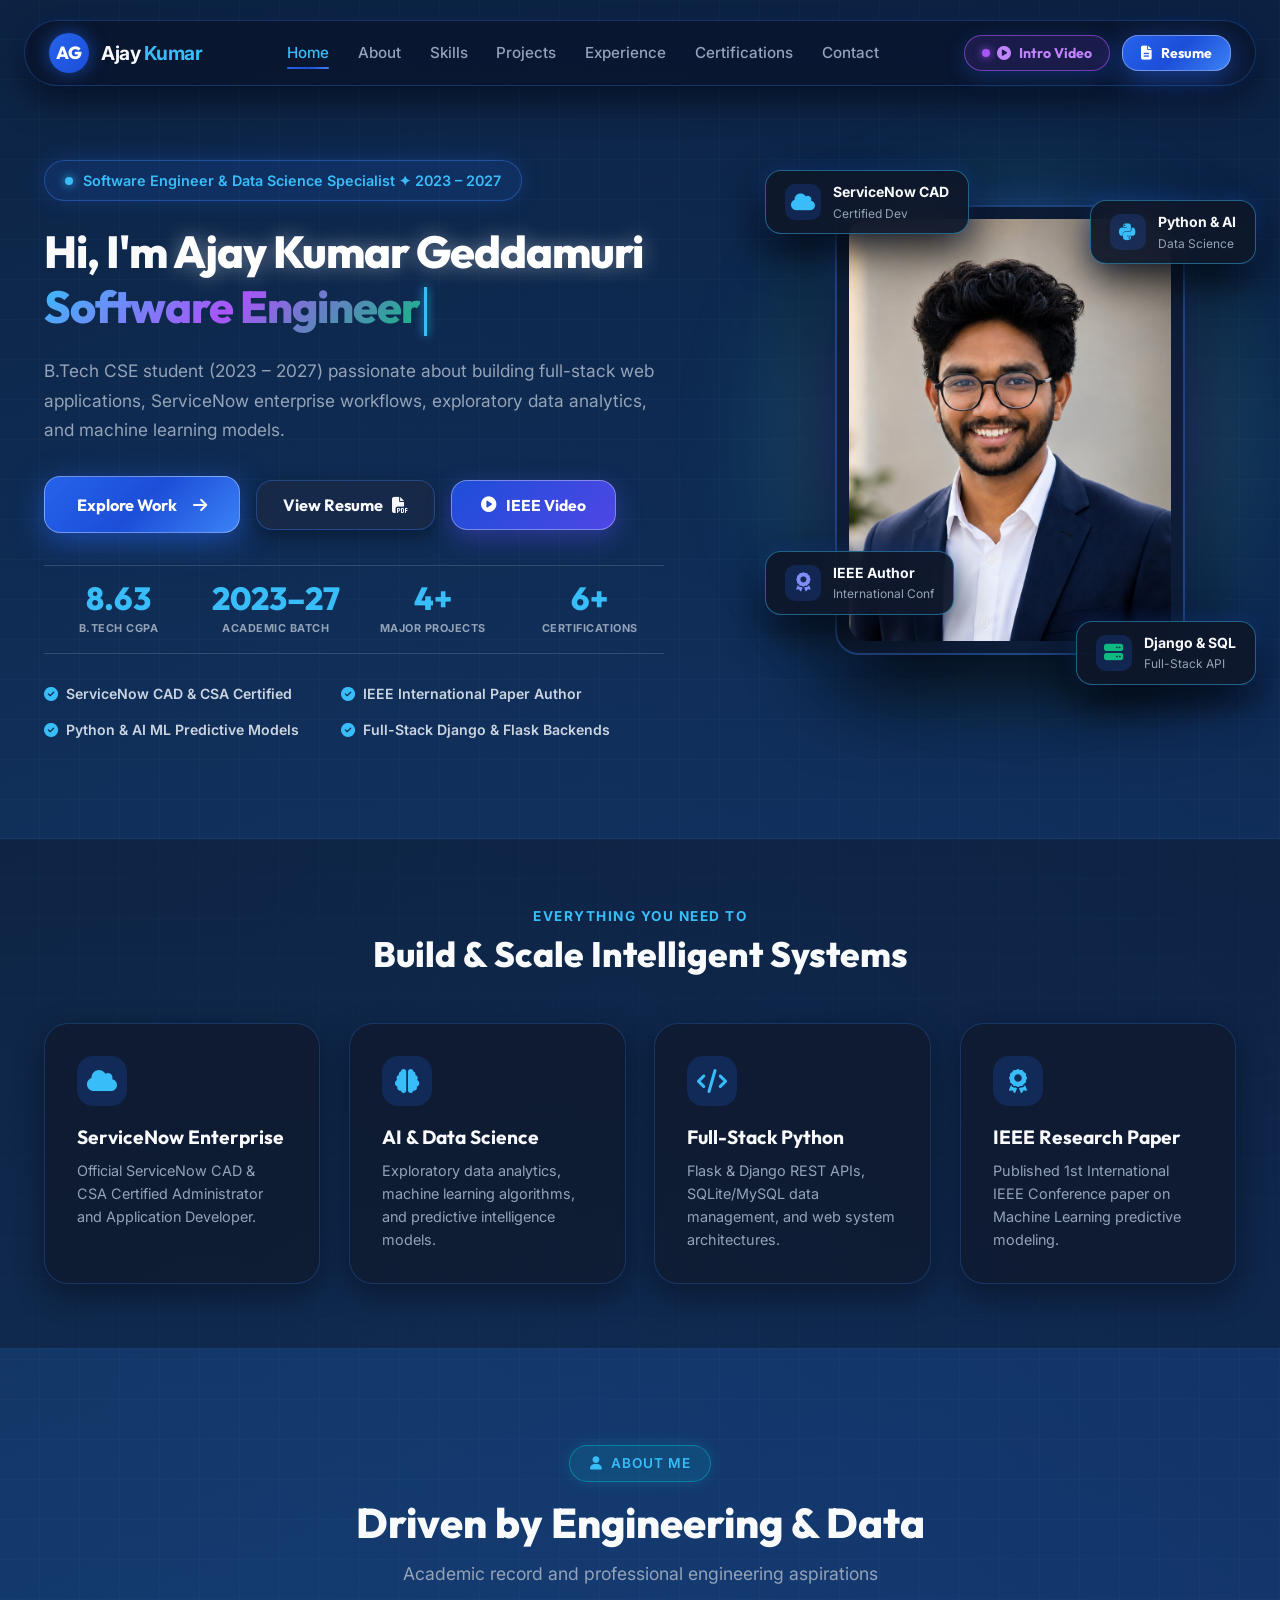
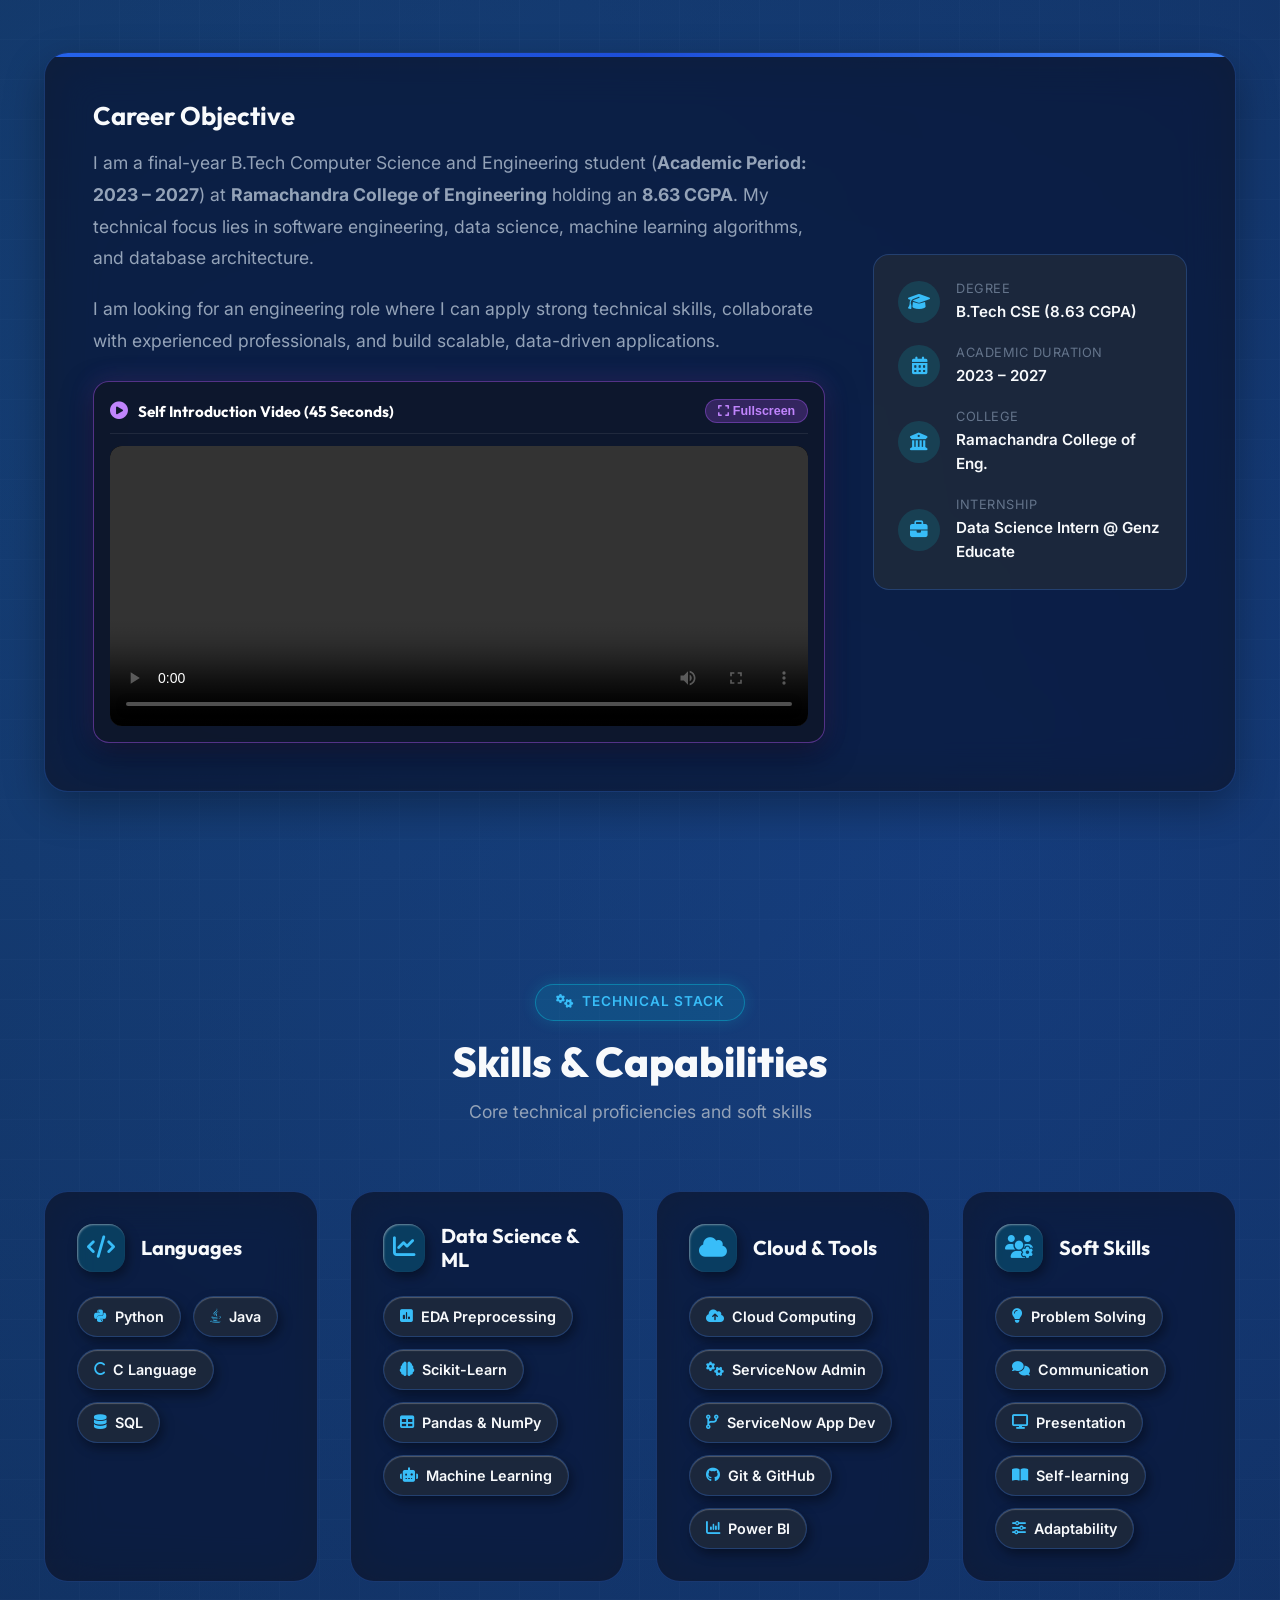
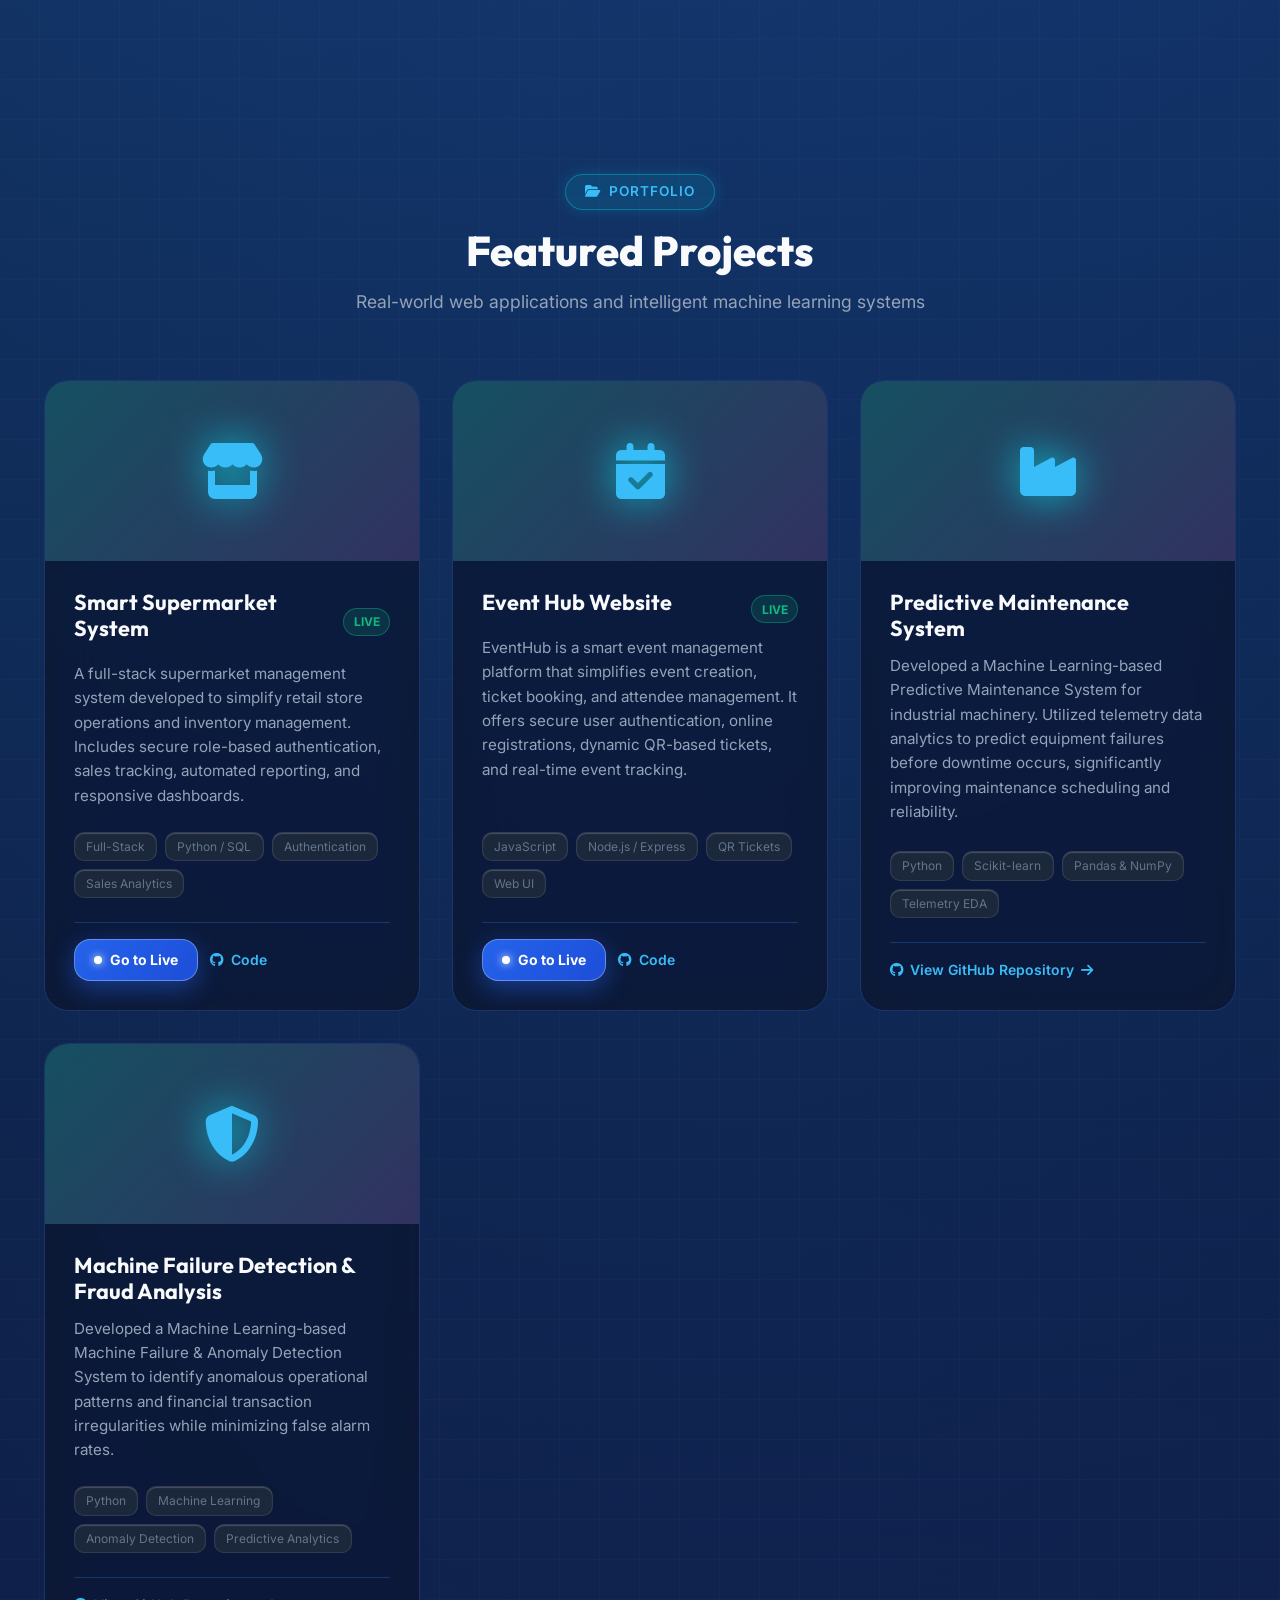
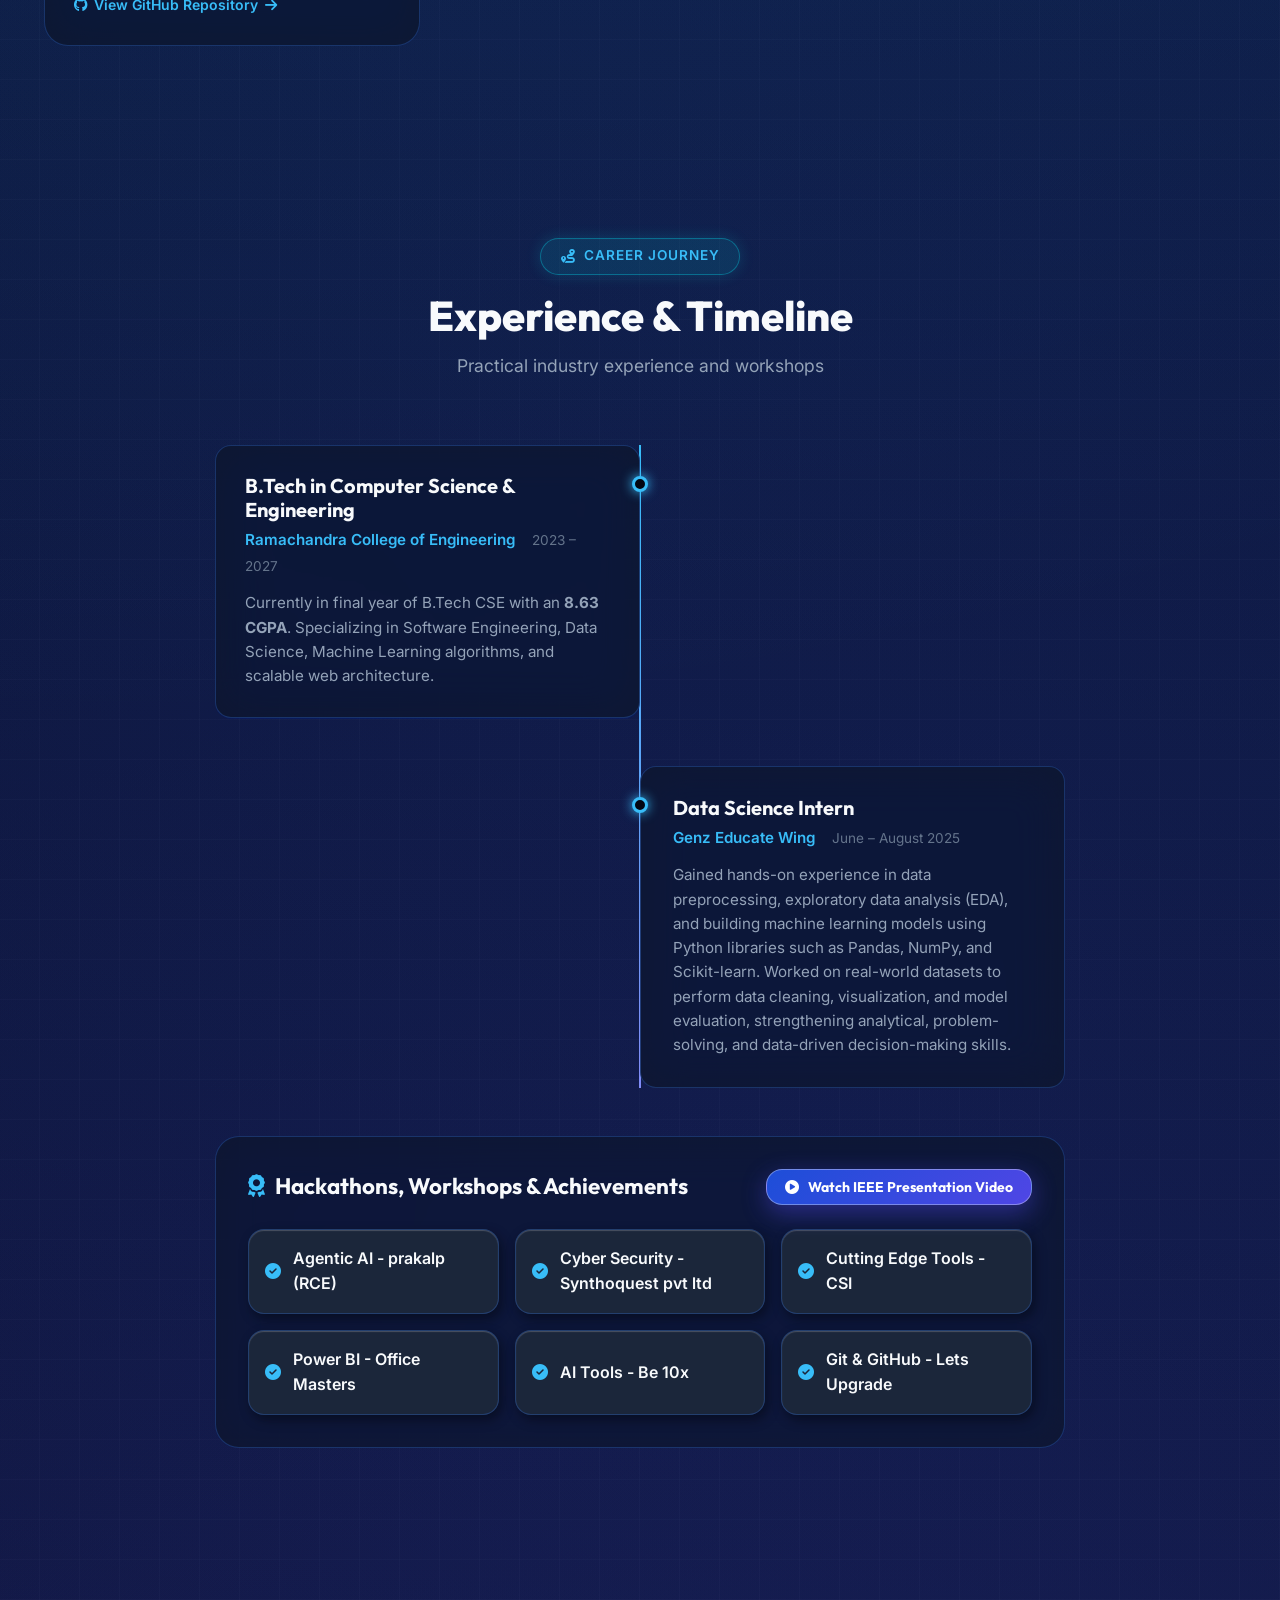
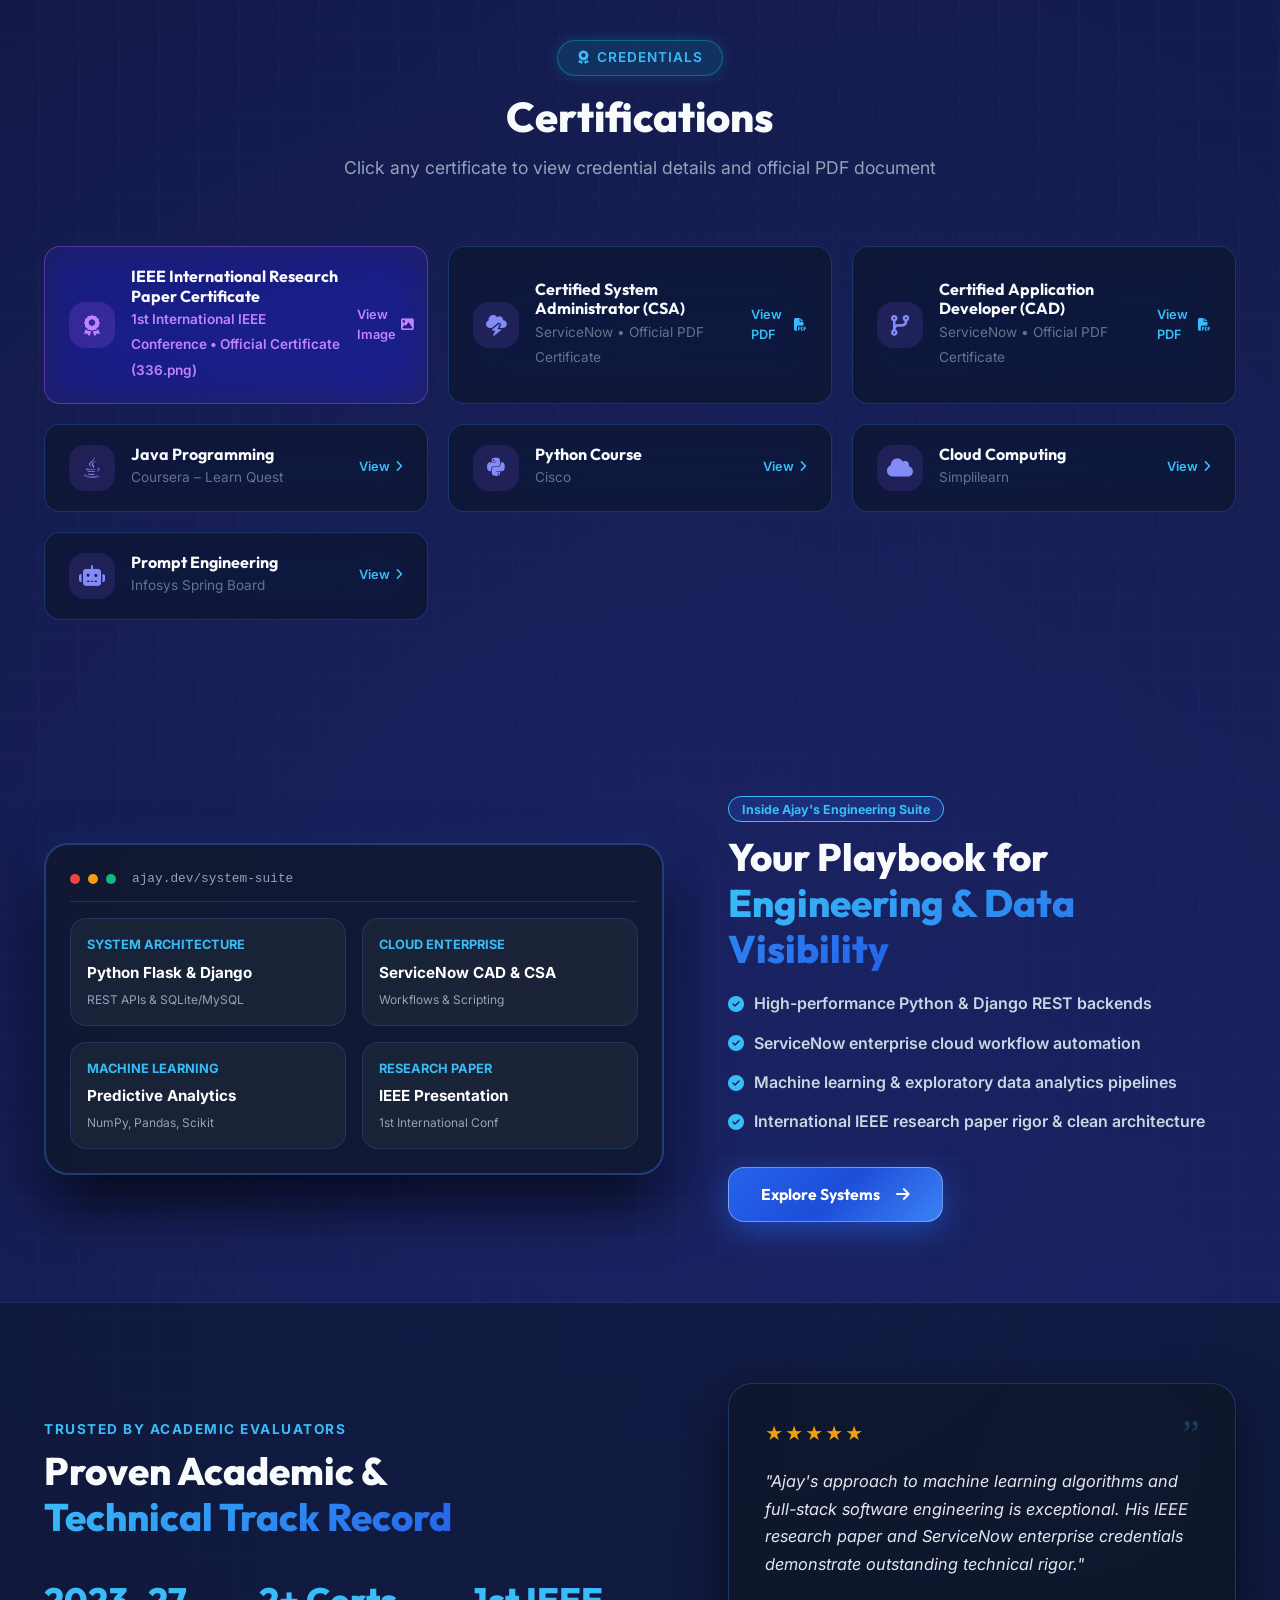
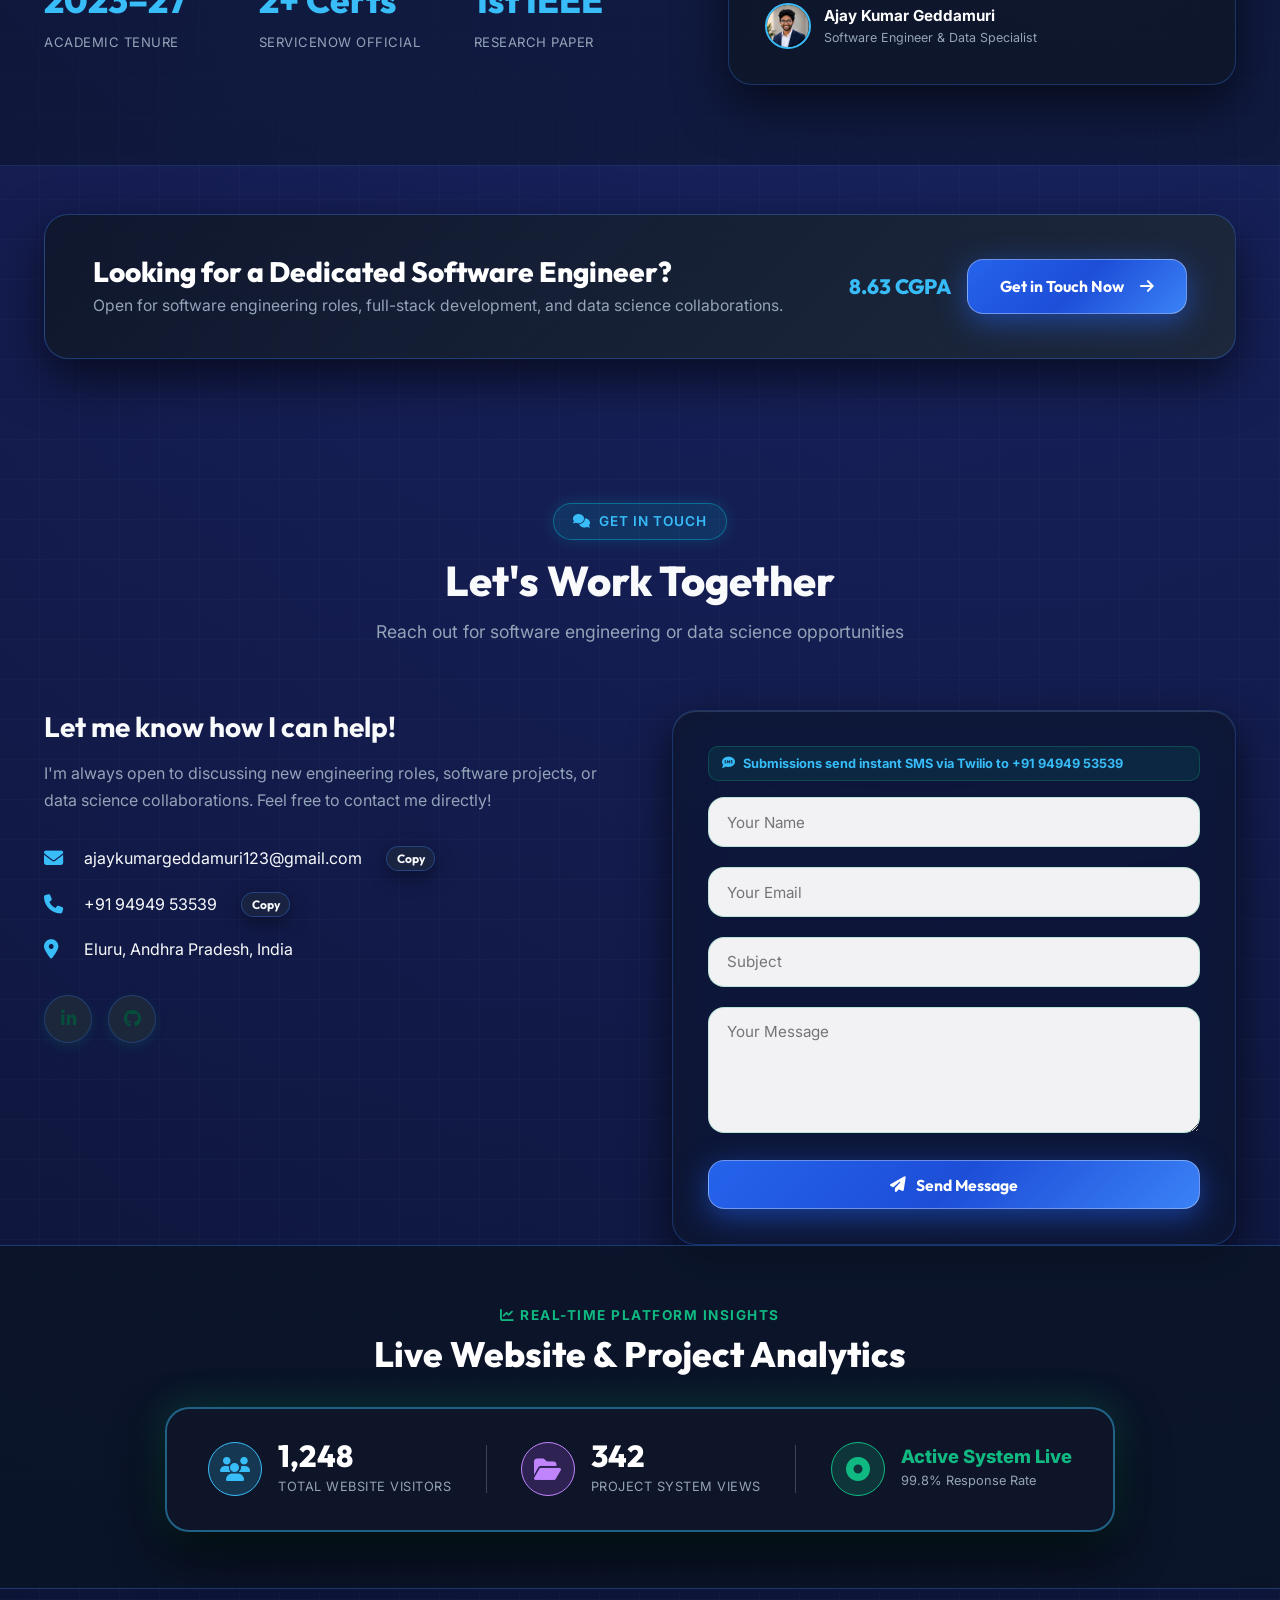
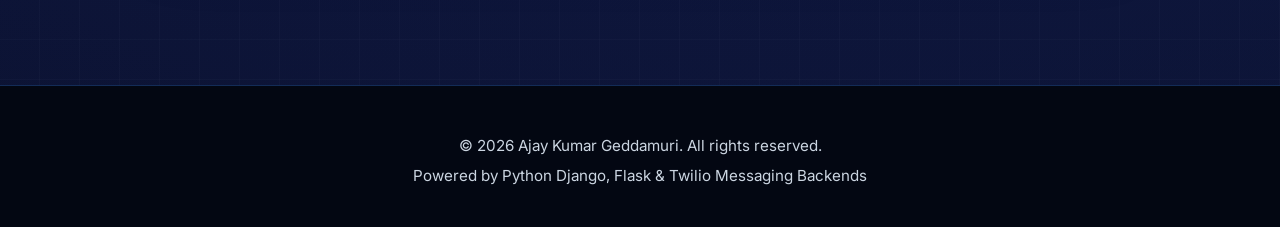
==== commit 7f3dc9f8: "resume view updated" ====
--- a/index.html
+++ b/index.html
@@ -922,15 +922,8 @@
                 </div>
             </div>
 
-            <div style="background: #0f172a; border-radius: var(--radius-md); overflow: hidden; border: 1px solid var(--border-glass); margin-bottom: 1rem; height: 620px;">
-                <iframe src="/static/assets/Ajay Kumar Geddamuri.pdf" style="width: 100%; height: 100%; border: none; display: block;" title="Ajay Kumar Geddamuri Resume">
-                    <div style="padding: 2.5rem; text-align: center; color: var(--text-muted);">
-                        <p style="margin-bottom: 1rem; font-size: 1rem;">Your browser does not support inline PDF viewing.</p>
-                        <a href="/static/assets/Ajay Kumar Geddamuri.pdf" target="_blank" rel="noopener noreferrer" class="btn btn-primary btn-sm" style="display: inline-flex; align-items: center; gap: 0.5rem;">
-                            <i class="fa-solid fa-file-pdf"></i> View / Download Resume PDF
-                        </a>
-                    </div>
-                </iframe>
+            <div style="background: #000; border-radius: var(--radius-md); overflow: hidden; border: 1px solid var(--border-glass); margin-bottom: 1rem; max-height: 75vh; overflow-y: auto;">
+                <img src="/static/assets/resume.png" alt="Ajay Kumar Geddamuri Resume" style="width: 100%; height: auto; display: block; object-fit: contain;">
             </div>
         </div>
     </div>
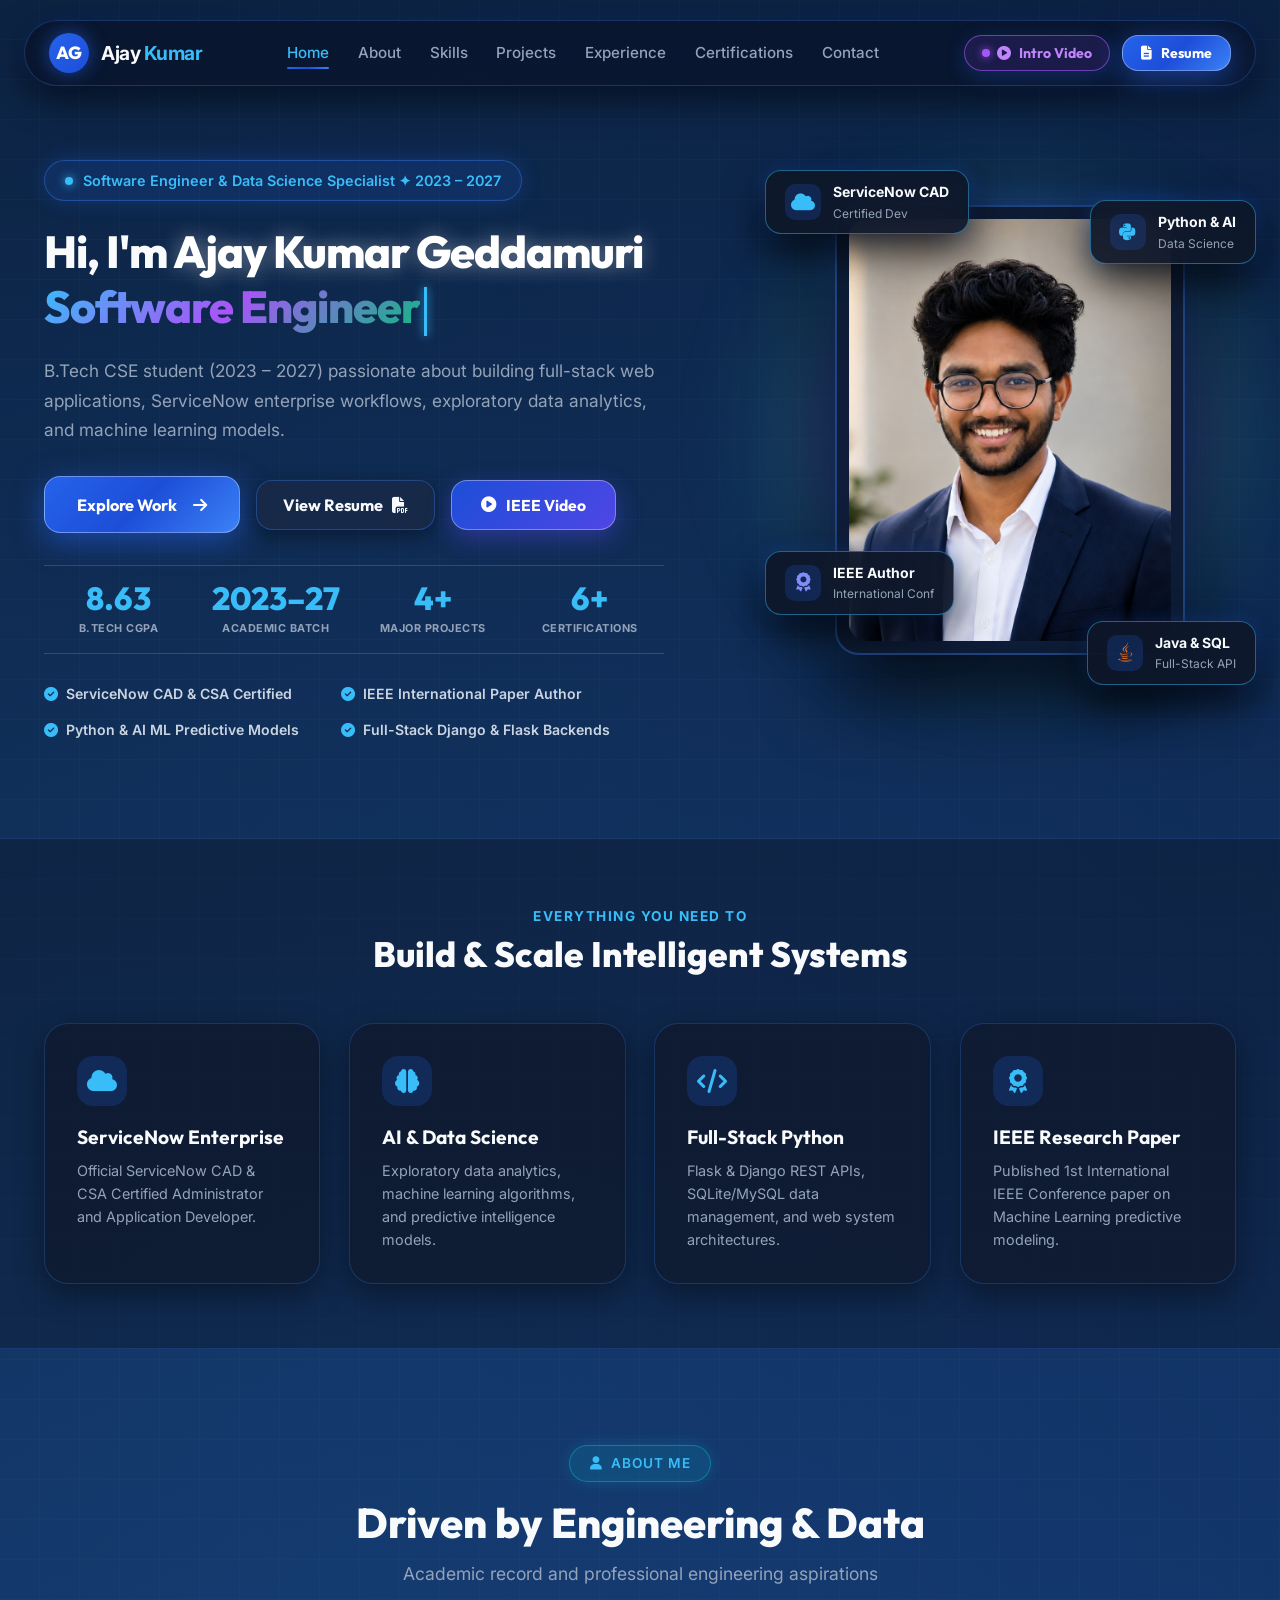
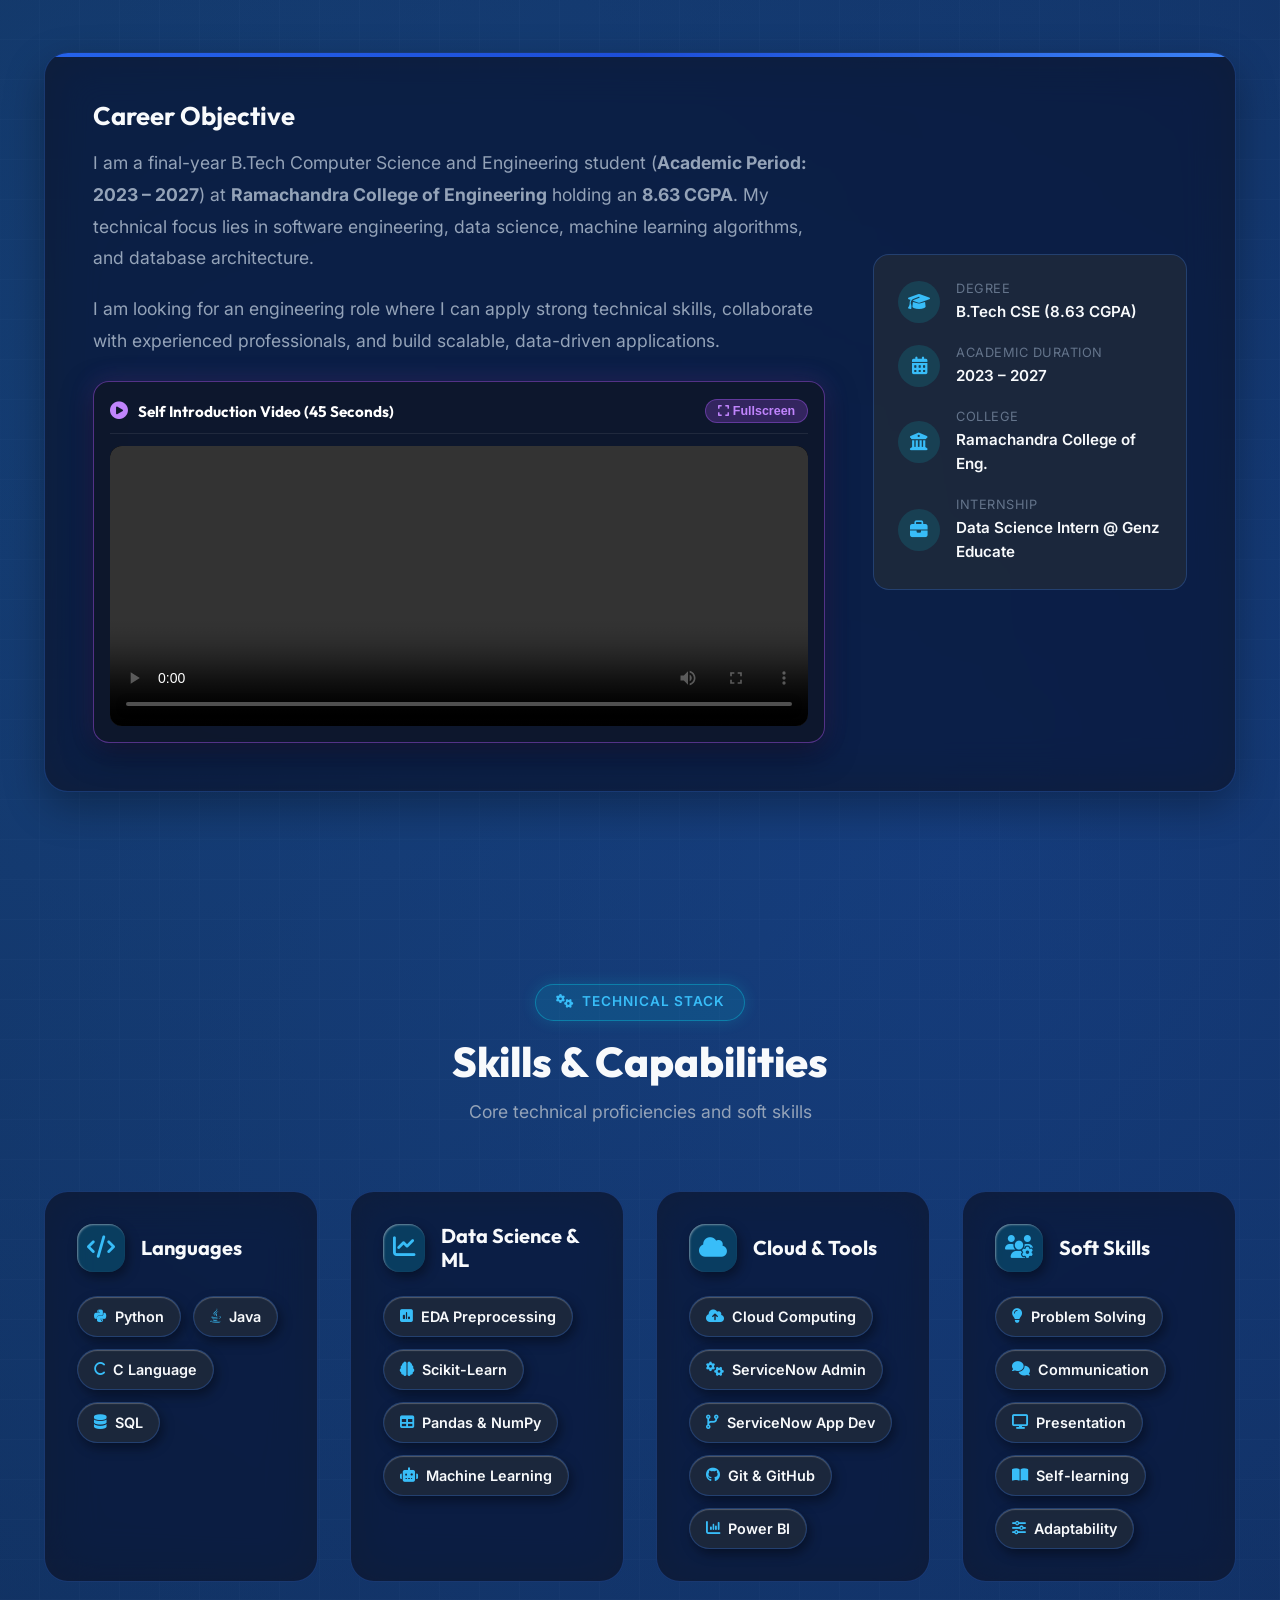
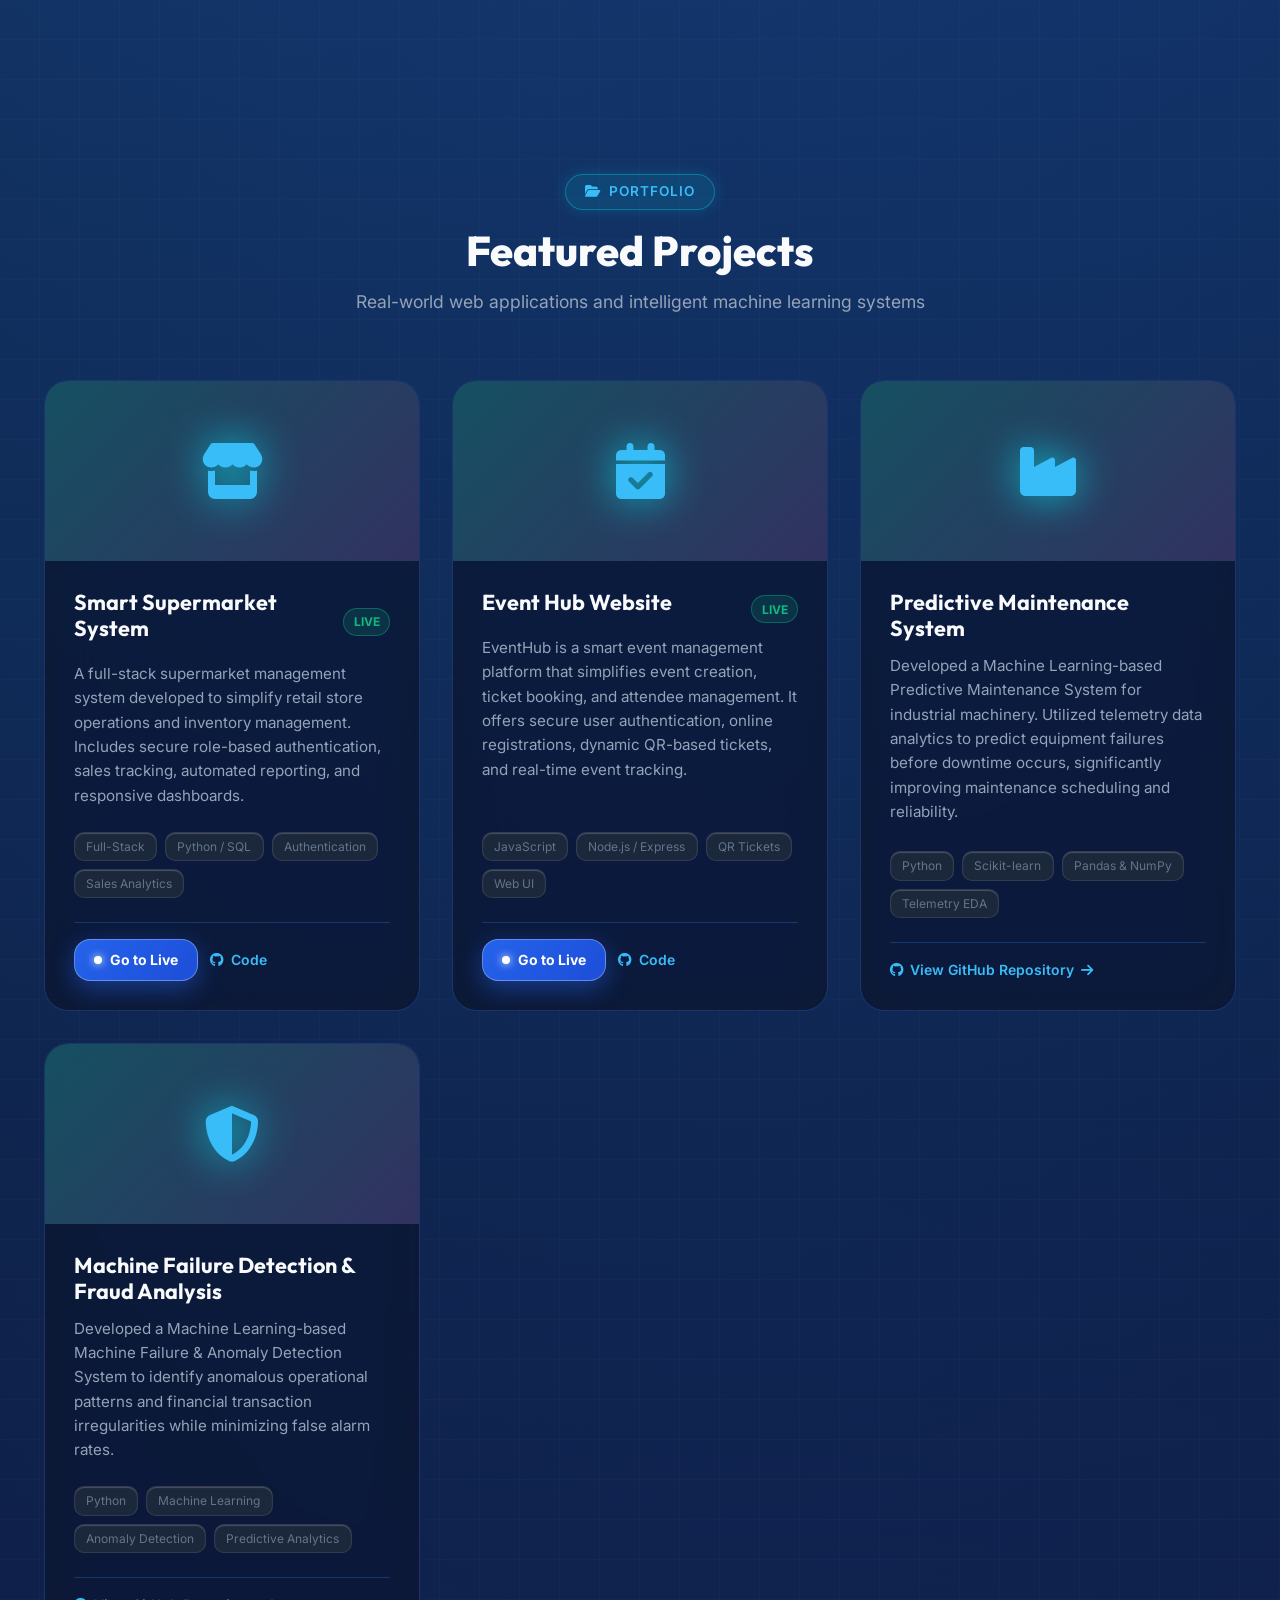
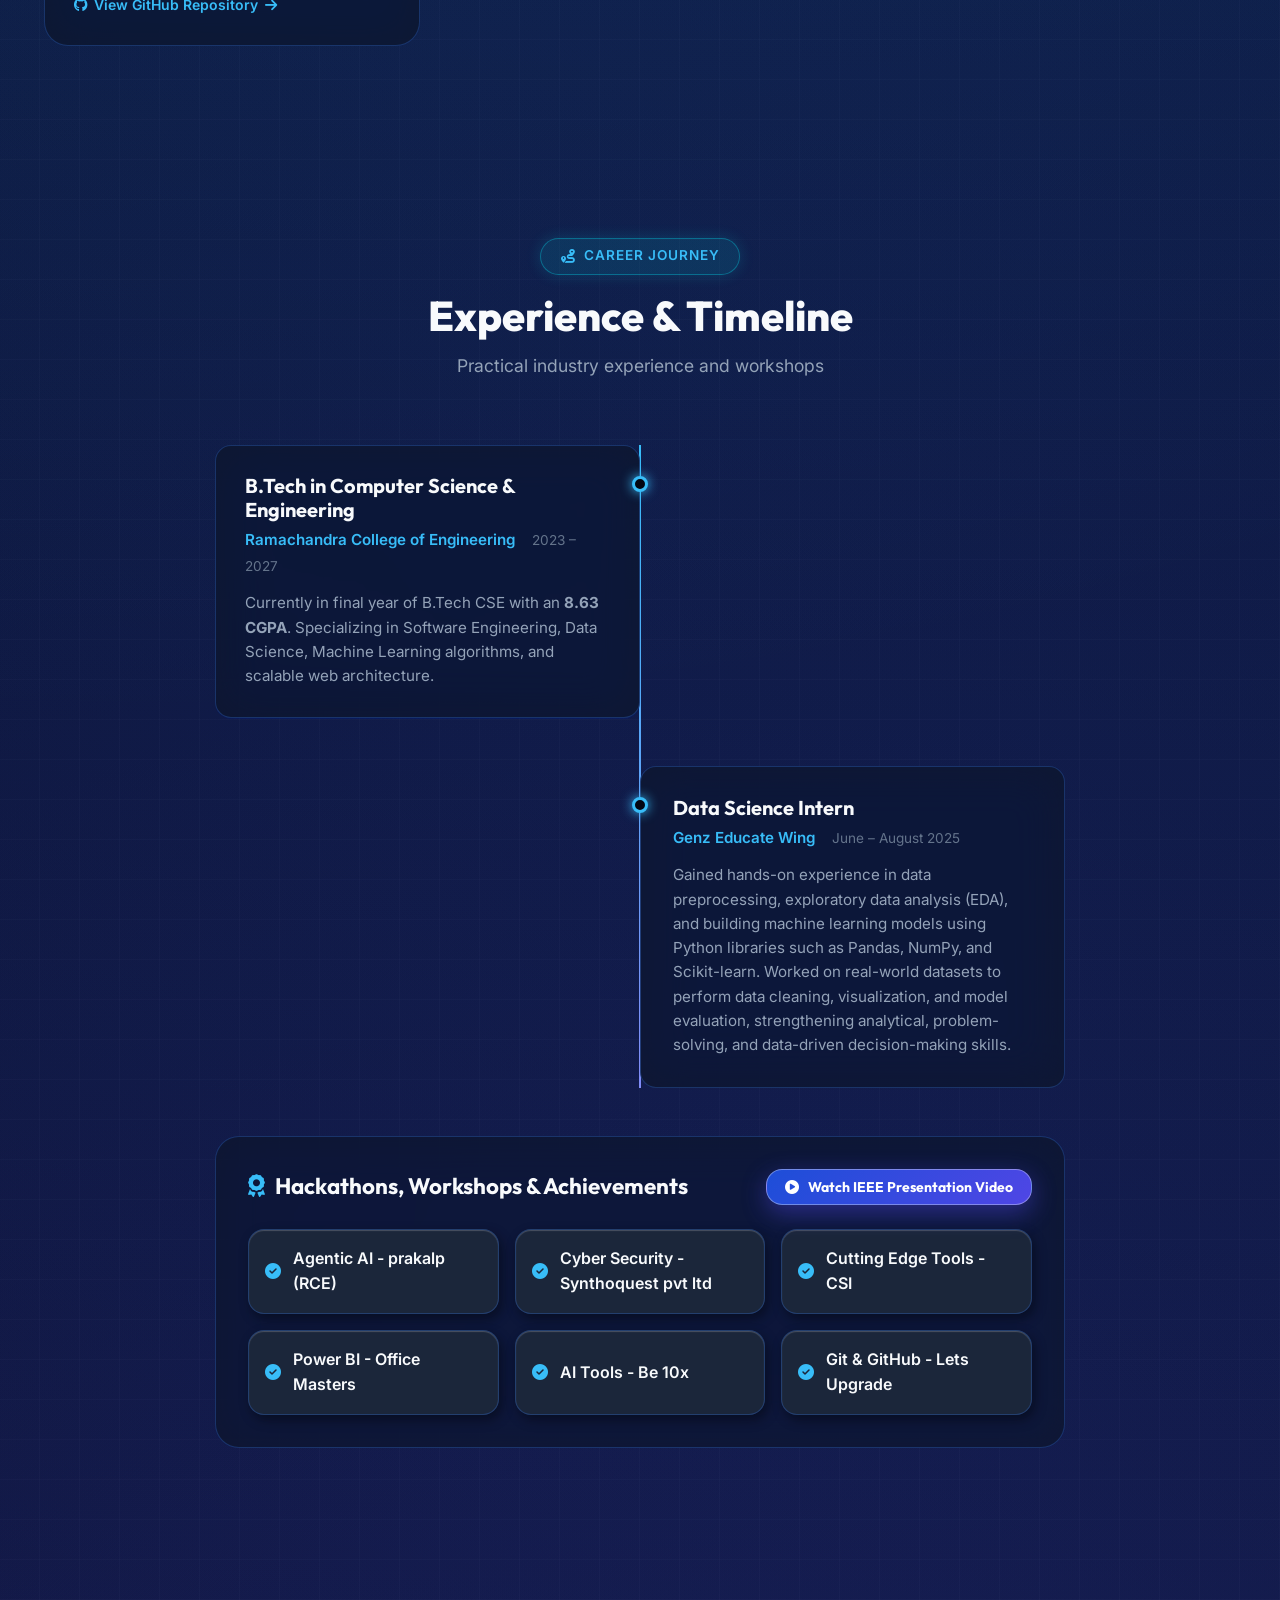
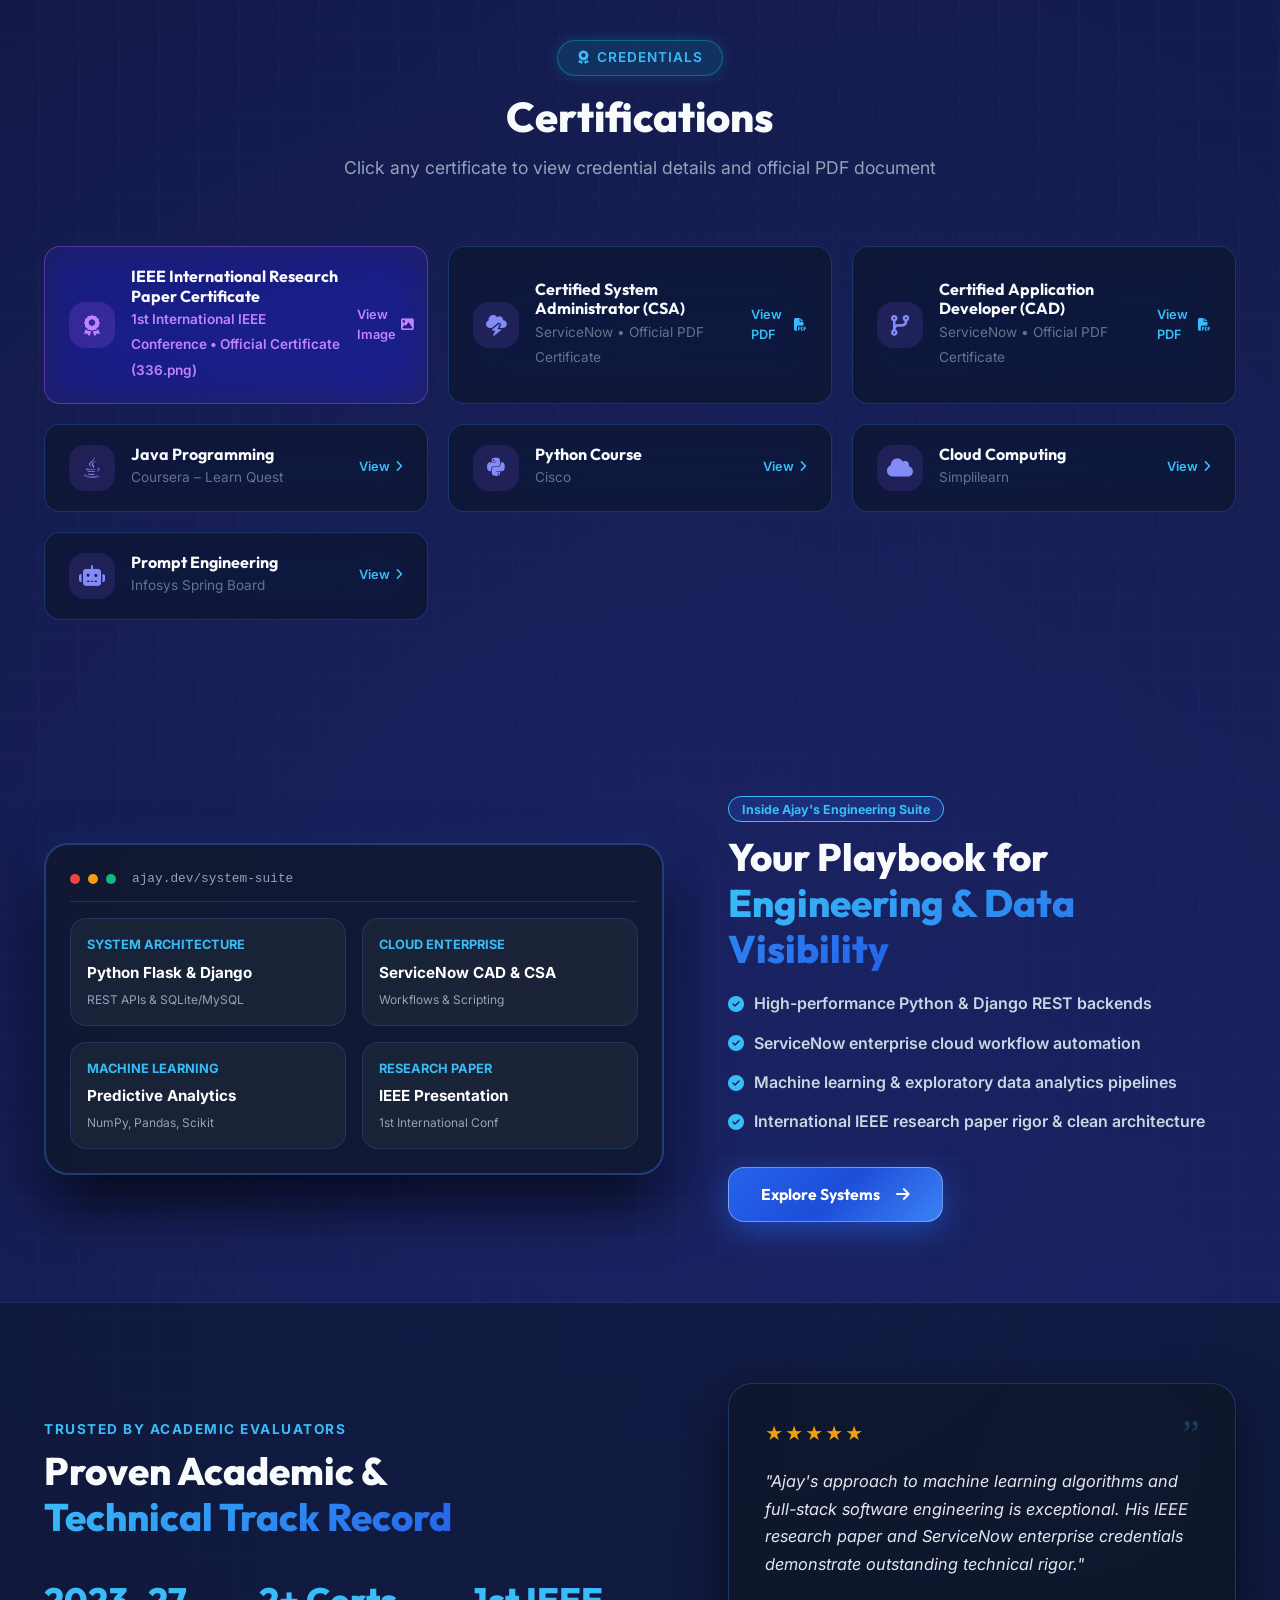
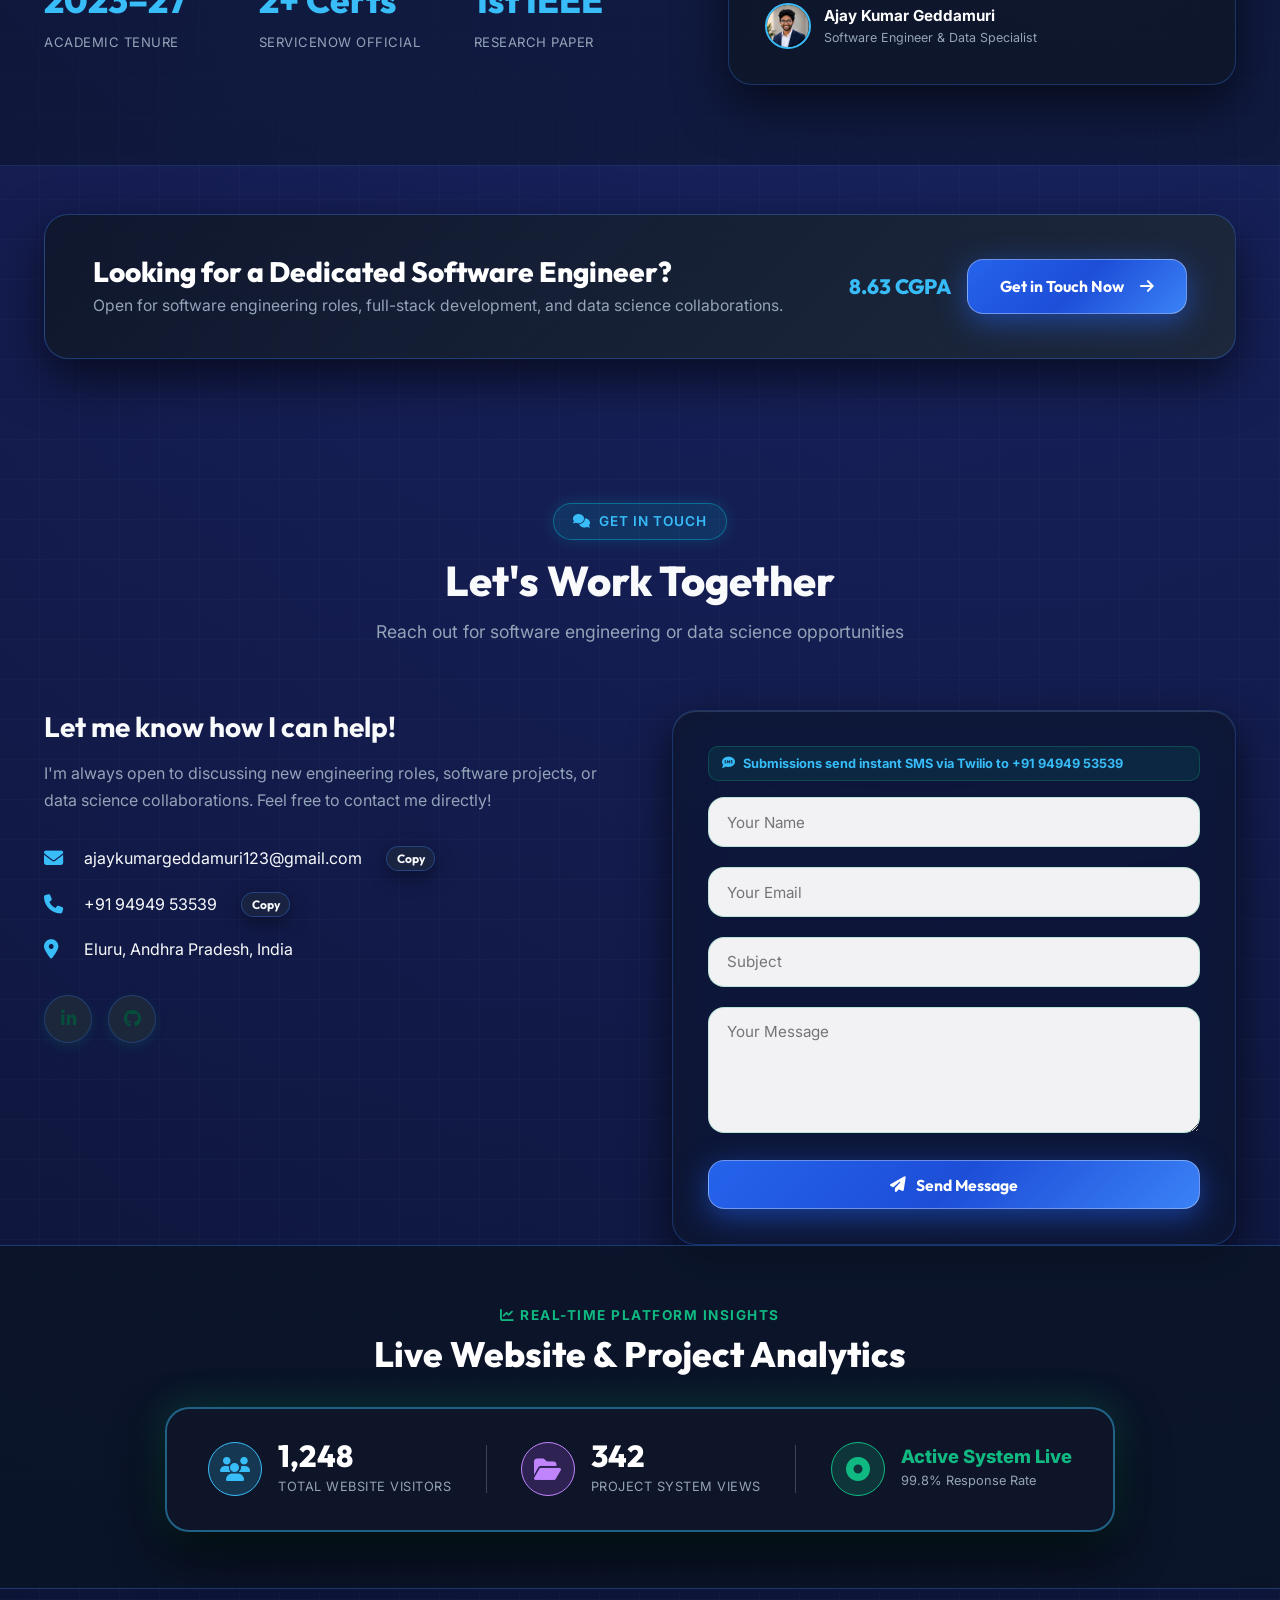
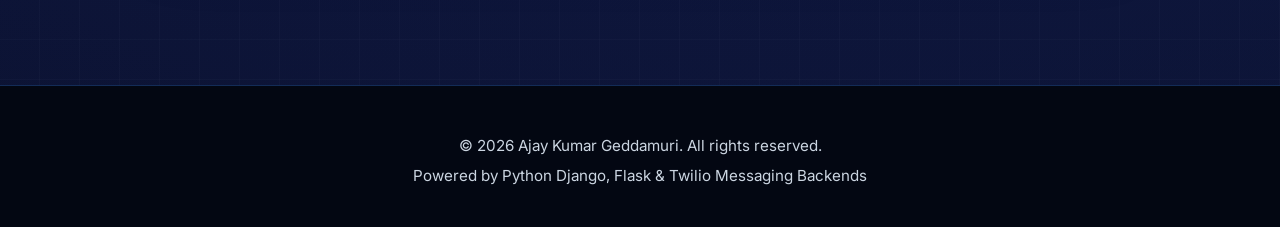
==== commit 09613e83: "resume view updated" ====
--- a/index.html
+++ b/index.html
@@ -194,9 +194,9 @@
                         </div>
 
                         <div class="seowins-badge badge-bottom-right">
-                            <div class="badge-icon"><i class="fa-solid fa-server" style="color: #10b981;"></i></div>
+                            <div class="badge-icon"><i class="fa-brands fa-java" style="color: #f97316;"></i></div>
                             <div>
-                                <div class="badge-text-primary">Django & SQL</div>
+                                <div class="badge-text-primary">Java & SQL</div>
                                 <div class="badge-text-sub">Full-Stack API</div>
                             </div>
                         </div>
@@ -904,7 +904,7 @@
 
     <!-- RESUME VIEWER MODAL -->
     <div id="resume-modal" class="modal-overlay">
-        <div class="modal-content-box" style="max-width: 850px;">
+        <div class="modal-content-box" style="max-width: 920px; width: 95%; padding: 1.75rem;">
             <button class="modal-close-btn" onclick="closeModal('resume-modal')" aria-label="Close Resume Modal"><i class="fa-solid fa-xmark"></i></button>
 
             <div style="display: flex; align-items: center; justify-content: space-between; flex-wrap: wrap; gap: 1rem; margin-bottom: 1.25rem;">
@@ -914,7 +914,7 @@
                 </div>
                 <div style="display: flex; gap: 0.5rem; flex-wrap: wrap;">
                     <a href="/static/assets/Ajay Kumar Geddamuri.pdf" target="_blank" rel="noopener noreferrer" class="btn btn-secondary btn-sm">
-                        <i class="fa-solid fa-arrow-up-right-from-square"></i> Open PDF
+                        <i class="fa-solid fa-file-pdf"></i> Open PDF
                     </a>
                     <a href="/static/assets/Ajay Kumar Geddamuri.pdf" download="Ajay Kumar Geddamuri.pdf" class="btn btn-primary btn-sm">
                         <i class="fa-solid fa-download"></i> Download Resume
@@ -922,7 +922,7 @@
                 </div>
             </div>
 
-            <div style="background: #000; border-radius: var(--radius-md); overflow: hidden; border: 1px solid var(--border-glass); margin-bottom: 1rem; max-height: 75vh; overflow-y: auto;">
+            <div style="background: #ffffff; border-radius: var(--radius-md); overflow: hidden; border: 1px solid var(--border-glass); margin-bottom: 0.5rem; max-height: 80vh; overflow-y: auto; box-shadow: 0 8px 32px rgba(0, 0, 0, 0.25);">
                 <img src="/static/assets/resume.png" alt="Ajay Kumar Geddamuri Resume" style="width: 100%; height: auto; display: block; object-fit: contain;">
             </div>
         </div>
